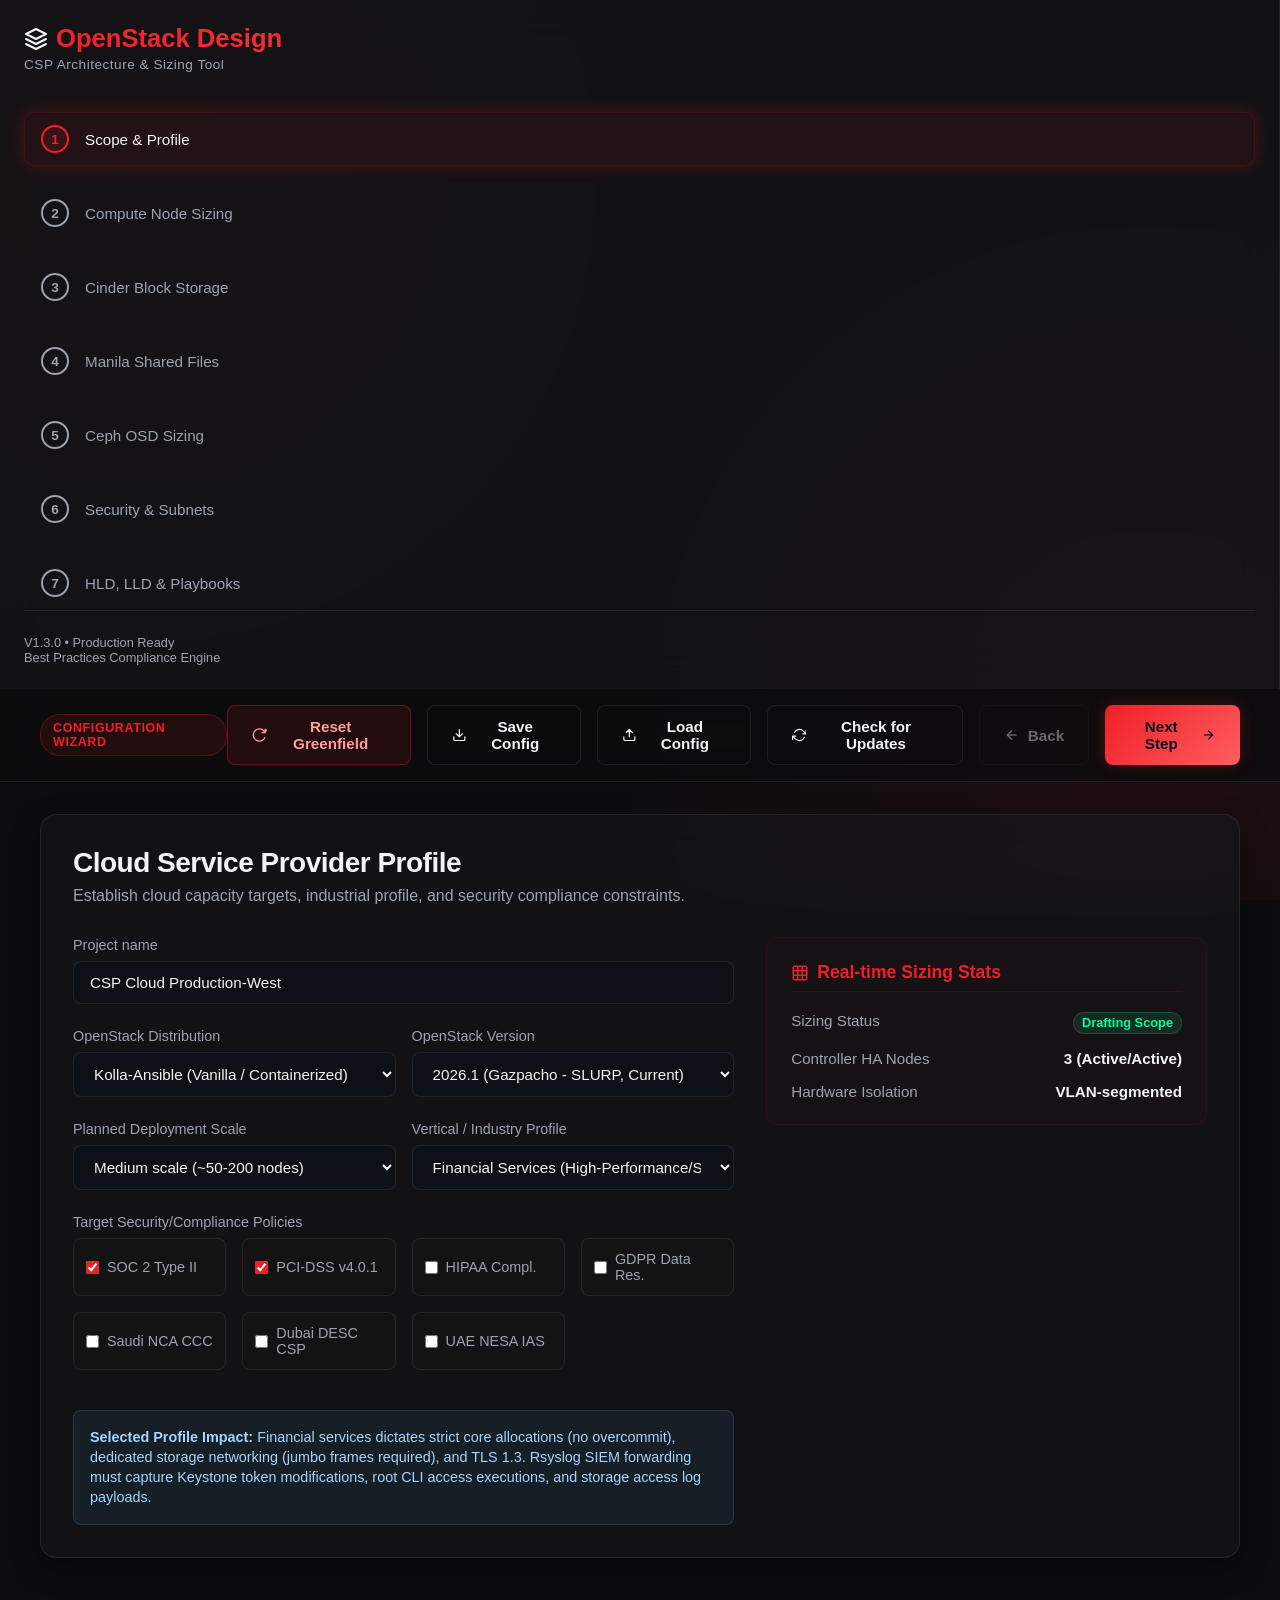
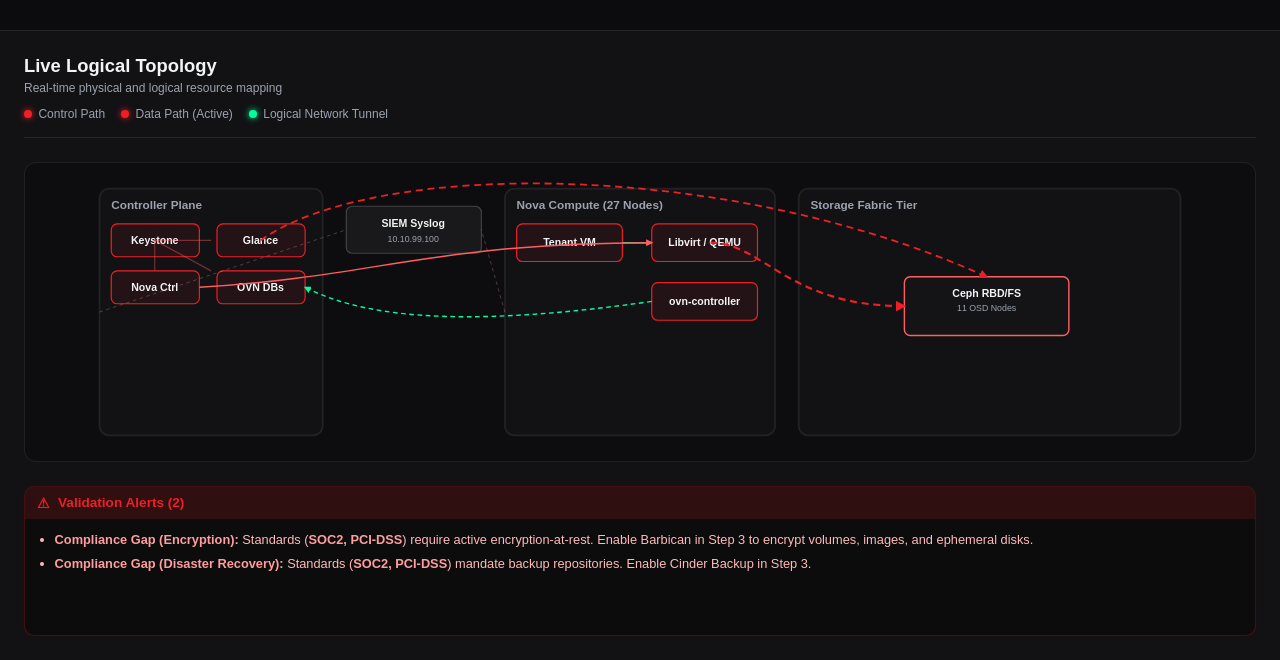
==== openstack_design_tool_standalone.html @ ddc2d39b "Fix page overflowing horizontally when RHOSP/RHOSO is selected .form-group is a child of a CSS grid " ====
<!DOCTYPE html>
<html lang="en">
<head>
  <meta charset="UTF-8">
  <meta name="viewport" content="width=device-width, initial-scale=1.0">
  <title>OpenStack Architecture & Sizing Tool | CSP Edition</title>
  <style>
/*
   OpenStack Architecture & Sizing Tool
   Ultra-Premium Glassmorphic Dark UI Stylesheet

   Intentionally no @import/remote font fetch: this stylesheet ships in an
   air-gapped/dark-site standalone HTML build, so 'Outfit'/'Source Code Pro'
   are first-preference only and fall back to system sans-serif/monospace
   fonts (no network call is made either way).
*/

:root {
  --bg-color: #0c0c0e;
  --glass-bg: rgba(22, 22, 25, 0.7);
  --glass-bg-hover: rgba(35, 35, 39, 0.85);
  --glass-border: rgba(255, 255, 255, 0.08);
  --glass-border-focus: rgba(240, 31, 38, 0.45);
  
  /* Accent Colors */
  --openstack-red: #f01f26;
  --accent-cyan: #f01f26;
  --accent-blue: #ff5e62;
  --accent-purple: #960f12;
  --accent-green: #00fe9c;
  --accent-yellow: #ffe066;
  --accent-red: #ff5e62;
  
  /* Text Colors */
  --text-main: #f3f4f6;
  --text-muted: #9ca3af;
  --text-cyan: #ffe3e3;
  
  --font-main: 'Outfit', sans-serif;
  --font-mono: 'Source Code Pro', monospace;
  
  --shadow-glow-cyan: 0 0 15px rgba(240, 31, 38, 0.25);
  --shadow-glow-blue: 0 0 15px rgba(255, 94, 98, 0.25);
  --shadow-glow-purple: 0 0 20px rgba(150, 15, 18, 0.3);
}

* {
  box-sizing: border-box;
  margin: 0;
  padding: 0;
}

body {
  font-family: var(--font-main);
  background-color: var(--bg-color);
  color: var(--text-main);
  min-height: 100vh;
  overflow-x: hidden;
  background-image: 
    radial-gradient(circle at 10% 20%, rgba(150, 15, 18, 0.08) 0%, transparent 40%),
    radial-gradient(circle at 90% 80%, rgba(240, 31, 38, 0.08) 0%, transparent 40%);
  background-attachment: fixed;
}

/* Scrollbar Customization */
::-webkit-scrollbar {
  width: 8px;
  height: 8px;
}
::-webkit-scrollbar-track {
  background: var(--bg-color);
}
::-webkit-scrollbar-thumb {
  background: var(--glass-border);
  border-radius: 4px;
}
::-webkit-scrollbar-thumb:hover {
  background: var(--accent-blue);
}

/* App Container Layout */
.app-container {
  display: flex;
  min-height: 100vh;
}

/* Sidebar Stepper Styling */
.sidebar {
  width: 320px;
  background: var(--glass-bg);
  border-right: 1px solid var(--glass-border);
  backdrop-filter: blur(20px);
  -webkit-backdrop-filter: blur(20px);
  padding: 2.5rem 1.5rem;
  display: flex;
  flex-direction: column;
  justify-content: space-between;
  position: sticky;
  top: 0;
  height: 100vh;
}

.brand {
  margin-bottom: 2.5rem;
}

.brand h1 {
  font-size: 1.6rem;
  font-weight: 700;
  background: linear-gradient(135deg, var(--accent-cyan), var(--accent-blue));
  -webkit-background-clip: text;
  -webkit-text-fill-color: transparent;
  display: flex;
  align-items: center;
  gap: 0.5rem;
}

.brand p {
  font-size: 0.85rem;
  color: var(--text-muted);
  margin-top: 0.25rem;
  letter-spacing: 0.5px;
}

.stepper {
  list-style: none;
  display: flex;
  flex-direction: column;
  gap: 1.25rem;
  flex-grow: 1;
}

.step-item {
  display: flex;
  align-items: center;
  gap: 1rem;
  padding: 0.75rem 1rem;
  border-radius: 10px;
  cursor: pointer;
  transition: all 0.3s ease;
  border: 1px solid transparent;
}

.step-item:hover {
  background: rgba(255, 255, 255, 0.03);
}

.step-item.active {
  background: rgba(240, 31, 38, 0.06);
  border: 1px solid rgba(240, 31, 38, 0.15);
  box-shadow: var(--shadow-glow-cyan);
}

.step-item.completed .step-number {
  background: var(--accent-green);
  color: #0b0f19;
  border-color: var(--accent-green);
}

.step-number {
  width: 28px;
  height: 28px;
  border-radius: 50%;
  border: 2px solid var(--text-muted);
  display: flex;
  align-items: center;
  justify-content: center;
  font-size: 0.85rem;
  font-weight: 600;
  transition: all 0.3s ease;
  color: var(--text-muted);
  flex-shrink: 0;
}

.step-item.active .step-number {
  border-color: var(--accent-cyan);
  color: var(--accent-cyan);
  background: rgba(240, 31, 38, 0.1);
}

.step-label {
  font-size: 0.95rem;
  font-weight: 500;
  color: var(--text-muted);
  transition: all 0.3s ease;
}

.step-item.active .step-label {
  color: var(--text-main);
}

.sidebar-footer {
  font-size: 0.8rem;
  color: var(--text-muted);
  border-top: 1px solid var(--glass-border);
  padding-top: 1.5rem;
}

/* Main Content Area */
.main-content {
  flex-grow: 1;
  padding: 2.5rem;
  overflow-y: auto;
  display: flex;
  flex-direction: column;
}

/* Card Styling */
.card {
  background: var(--glass-bg);
  border: 1px solid var(--glass-border);
  border-radius: 16px;
  padding: 2rem;
  backdrop-filter: blur(15px);
  -webkit-backdrop-filter: blur(15px);
  box-shadow: 0 10px 30px rgba(0, 0, 0, 0.3);
  margin-bottom: 2rem;
  transition: border 0.3s ease;
}

.card:hover {
  border-color: rgba(255, 255, 255, 0.12);
}

.step-panel {
  display: none;
}

.step-panel.active {
  display: block;
  animation: fadeIn 0.4s ease-out;
}

@keyframes fadeIn {
  from { opacity: 0; transform: translateY(10px); }
  to { opacity: 1; transform: translateY(0); }
}

/* Step Headers */
.step-header {
  margin-bottom: 2rem;
}

.step-header h2 {
  font-size: 1.75rem;
  font-weight: 600;
  margin-bottom: 0.5rem;
  color: var(--text-main);
  letter-spacing: -0.5px;
}

.step-header p {
  color: var(--text-muted);
  font-size: 1rem;
}

/* Split Form/Result Layout */
.form-grid {
  display: grid;
  grid-template-columns: 1.2fr 0.8fr;
  gap: 2rem;
}

@media (max-width: 1100px) {
  .form-grid {
    grid-template-columns: 1fr;
  }
}

.form-section {
  display: flex;
  flex-direction: column;
  gap: 1.5rem;
}

/* Form Controls */
.form-group {
  display: flex;
  flex-direction: column;
  gap: 0.5rem;
  /* Grid/flex items default to min-width:auto, which lets a <select>'s longest
     option text force this wider than its track and overflow the page. */
  min-width: 0;
}

.form-group-row {
  display: grid;
  grid-template-columns: 1fr 1fr;
  gap: 1rem;
}

label {
  font-size: 0.9rem;
  font-weight: 500;
  color: var(--text-muted);
  display: flex;
  align-items: center;
  gap: 0.5rem;
}

.label-info {
  cursor: help;
  color: var(--accent-cyan);
  font-size: 0.85rem;
}

input[type="text"],
input[type="number"],
select {
  background: rgba(10, 15, 26, 0.6);
  border: 1px solid var(--glass-border);
  border-radius: 8px;
  padding: 0.75rem 1rem;
  color: var(--text-main);
  font-family: var(--font-main);
  font-size: 0.95rem;
  outline: none;
  transition: all 0.3s ease;
  width: 100%;
  min-width: 0;
  max-width: 100%;
}

input[type="text"]:focus,
input[type="number"]:focus,
select:focus {
  border-color: var(--accent-cyan);
  box-shadow: 0 0 10px rgba(240, 31, 38, 0.15);
}

/* Checkbox Blocks */
.checkbox-grid {
  display: grid;
  grid-template-columns: repeat(auto-fill, minmax(130px, 1fr));
  gap: 1rem;
}

.checkbox-tile {
  background: rgba(20, 20, 22, 0.4);
  border: 1px solid var(--glass-border);
  border-radius: 8px;
  padding: 0.75rem;
  display: flex;
  align-items: center;
  gap: 0.5rem;
  cursor: pointer;
  transition: all 0.3s ease;
}

.checkbox-tile:hover {
  background: rgba(255, 255, 255, 0.03);
}

.checkbox-tile input {
  accent-color: var(--accent-cyan);
}

/* Sizing Stats Panel (Sticky/Summary) */
.sizing-summary {
  background: rgba(240, 31, 38, 0.02);
  border: 1px solid rgba(240, 31, 38, 0.08);
  border-radius: 12px;
  padding: 1.5rem;
  align-self: start;
  position: sticky;
  top: 2.5rem;
}

.summary-title {
  font-size: 1.1rem;
  font-weight: 600;
  margin-bottom: 1.25rem;
  color: var(--accent-cyan);
  border-bottom: 1px solid rgba(240, 31, 38, 0.1);
  padding-bottom: 0.5rem;
  display: flex;
  align-items: center;
  gap: 0.5rem;
}

.summary-list {
  display: flex;
  flex-direction: column;
  gap: 1rem;
}

.summary-item {
  display: flex;
  justify-content: space-between;
  font-size: 0.95rem;
}

.summary-item .label {
  color: var(--text-muted);
}

.summary-item .value {
  font-weight: 600;
}

.summary-badge {
  background: rgba(0, 254, 156, 0.1);
  color: var(--accent-green);
  border: 1px solid rgba(0, 254, 156, 0.2);
  padding: 0.15rem 0.5rem;
  border-radius: 20px;
  font-size: 0.8rem;
  font-weight: 500;
}

/* Warnings and Alerts */
.ui-warning {
  background: rgba(255, 94, 98, 0.08);
  border: 1px solid rgba(255, 94, 98, 0.2);
  color: #ff9fa2;
  padding: 0.75rem 1rem;
  border-radius: 8px;
  font-size: 0.85rem;
  display: flex;
  align-items: center;
  gap: 0.5rem;
  margin-top: 1rem;
}

.ui-info-block {
  background: rgba(79, 172, 254, 0.08);
  border: 1px solid rgba(79, 172, 254, 0.2);
  color: #a5d5ff;
  padding: 1rem;
  border-radius: 8px;
  font-size: 0.9rem;
  margin-top: 1rem;
  line-height: 1.4;
}

/* Navigation Buttons */
/* Navigation Header */
.wizard-nav-header {
  position: sticky;
  top: -2.5rem;
  margin-top: -2.5rem;
  margin-left: -2.5rem;
  margin-right: -2.5rem;
  margin-bottom: 2rem;
  padding: 1rem 2.5rem;
  background: rgba(12, 12, 14, 0.85);
  backdrop-filter: blur(20px);
  -webkit-backdrop-filter: blur(20px);
  border-bottom: 1px solid var(--glass-border);
  display: flex;
  justify-content: space-between;
  align-items: center;
  z-index: 100;
}

.wizard-nav-title {
  display: flex;
  align-items: center;
}

.nav-badge {
  background: rgba(240, 31, 38, 0.1);
  border: 1px solid rgba(240, 31, 38, 0.25);
  color: var(--openstack-red);
  padding: 0.35rem 0.75rem;
  border-radius: 20px;
  font-size: 0.78rem;
  font-weight: 600;
  letter-spacing: 0.05em;
  text-transform: uppercase;
}

.wizard-nav-buttons {
  display: flex;
  gap: 1rem;
}

.btn {
  font-family: var(--font-main);
  font-size: 0.95rem;
  font-weight: 600;
  padding: 0.75rem 1.5rem;
  border-radius: 8px;
  cursor: pointer;
  transition: all 0.3s ease;
  outline: none;
  display: flex;
  align-items: center;
  gap: 0.5rem;
}

.btn-secondary {
  background: transparent;
  border: 1px solid var(--glass-border);
  color: var(--text-main);
}

.btn-secondary:hover {
  background: rgba(255, 255, 255, 0.03);
  border-color: rgba(255, 255, 255, 0.2);
}

.btn-reset {
  background: rgba(240, 31, 38, 0.1);
  border: 1px solid rgba(240, 31, 38, 0.35);
  color: #ff9e9e;
}

.btn-reset:hover {
  background: rgba(240, 31, 38, 0.22);
  border-color: rgba(240, 31, 38, 0.5);
  color: #ffc2c2;
  transform: translateY(-2px);
}

.btn-primary {
  background: linear-gradient(135deg, var(--accent-cyan), var(--accent-blue));
  border: none;
  color: #0b0f19;
  box-shadow: var(--shadow-glow-cyan);
}

.btn-primary:hover {
  transform: translateY(-2px);
  box-shadow: 0 0 25px rgba(240, 31, 38, 0.4);
}

.btn:disabled {
  opacity: 0.4;
  cursor: not-allowed;
  transform: none !important;
  box-shadow: none !important;
}

/* Multi-Backend Selector Cards */
.backend-selector {
  display: grid;
  grid-template-columns: repeat(auto-fit, minmax(200px, 1fr));
  gap: 1rem;
}

.backend-card {
  background: rgba(20, 20, 22, 0.4);
  border: 1px solid var(--glass-border);
  border-radius: 12px;
  padding: 1.25rem;
  cursor: pointer;
  transition: all 0.3s ease;
  display: flex;
  flex-direction: column;
  gap: 0.5rem;
}

.backend-card:hover {
  border-color: var(--accent-blue);
  background: rgba(45, 45, 50, 0.4);
}

.backend-card.selected {
  border-color: var(--accent-cyan);
  background: rgba(240, 31, 38, 0.05);
  box-shadow: 0 0 12px rgba(240, 31, 38, 0.15);
}

.backend-title {
  font-weight: 600;
  font-size: 1rem;
  display: flex;
  align-items: center;
  justify-content: space-between;
}

.backend-dot {
  width: 8px;
  height: 8px;
  border-radius: 50%;
  background: var(--text-muted);
}

.backend-card.selected .backend-dot {
  background: var(--accent-cyan);
  box-shadow: 0 0 8px var(--accent-cyan);
}

.backend-desc {
  font-size: 0.85rem;
  color: var(--text-muted);
  line-height: 1.3;
}

.backend-specifics {
  margin-top: 1.5rem;
  animation: fadeIn 0.3s ease-out;
}

/* Dynamic Diagram CSS */
.diagram-container {
  background: rgba(5, 8, 16, 0.8);
  border: 1px solid var(--glass-border);
  border-radius: 12px;
  padding: 1.5rem;
  margin-top: 1.5rem;
  display: flex;
  flex-direction: column;
  align-items: center;
  gap: 1rem;
}

.diagram-title {
  font-size: 0.9rem;
  font-weight: 600;
  color: var(--text-cyan);
  align-self: flex-start;
  display: flex;
  align-items: center;
  gap: 0.5rem;
}

.flow-diagram {
  width: 100%;
  max-width: 650px;
  display: grid;
  grid-template-columns: repeat(3, 1fr);
  gap: 2rem;
  position: relative;
  padding: 1.5rem 0;
}

.flow-node {
  background: var(--glass-bg);
  border: 1px solid var(--glass-border);
  border-radius: 10px;
  padding: 1rem;
  display: flex;
  flex-direction: column;
  align-items: center;
  text-align: center;
  gap: 0.5rem;
  z-index: 2;
  transition: all 0.3s ease;
}

.flow-node.active {
  border-color: var(--accent-cyan);
  box-shadow: var(--shadow-glow-cyan);
}

.flow-node-title {
  font-size: 0.85rem;
  font-weight: 600;
}

.flow-node-detail {
  font-size: 0.75rem;
  color: var(--text-muted);
}

/* Lines drawn between nodes using SVG overlays */
.flow-connections {
  position: absolute;
  top: 0;
  left: 0;
  width: 100%;
  height: 100%;
  pointer-events: none;
  z-index: 1;
}

.flow-path {
  fill: none;
  stroke: var(--glass-border);
  stroke-width: 2;
  stroke-dasharray: 5, 5;
  transition: stroke 0.3s, stroke-width 0.3s;
}

.flow-node.active ~ .flow-connections .flow-path.active {
  stroke: var(--accent-cyan);
  stroke-width: 3;
  stroke-dasharray: none;
  animation: flowMove 1.5s linear infinite;
}

@keyframes flowMove {
  from { stroke-dashoffset: 10; }
  to { stroke-dashoffset: 0; }
}

/* Results Viewer Component */
.results-layout {
  display: grid;
  grid-template-columns: 260px 1fr;
  gap: 2rem;
  min-height: 500px;
}

@media (max-width: 900px) {
  .results-layout {
    grid-template-columns: 1fr;
  }
}

.results-tabs {
  display: flex;
  flex-direction: column;
  gap: 0.5rem;
}

.tab-btn {
  background: transparent;
  border: 1px solid transparent;
  color: var(--text-muted);
  text-align: left;
  padding: 0.85rem 1rem;
  border-radius: 8px;
  cursor: pointer;
  font-family: var(--font-main);
  font-size: 0.95rem;
  transition: all 0.3s ease;
  display: flex;
  align-items: center;
  gap: 0.75rem;
}

.tab-btn:hover {
  background: rgba(255, 255, 255, 0.03);
  color: var(--text-main);
}

.tab-btn.active {
  background: rgba(79, 172, 254, 0.08);
  border-color: rgba(79, 172, 254, 0.15);
  color: var(--accent-blue);
  font-weight: 500;
  box-shadow: var(--shadow-glow-blue);
}

.results-display {
  background: rgba(5, 8, 16, 0.6);
  border: 1px solid var(--glass-border);
  border-radius: 12px;
  position: relative;
  min-height: 400px;
  display: flex;
  flex-direction: column;
}

.display-header {
  border-bottom: 1px solid var(--glass-border);
  padding: 0.75rem 1.25rem;
  display: flex;
  justify-content: space-between;
  align-items: center;
  background: rgba(0, 0, 0, 0.2);
  border-top-left-radius: 12px;
  border-top-right-radius: 12px;
}

.display-title {
  font-size: 0.85rem;
  font-family: var(--font-mono);
  color: var(--accent-cyan);
}

.action-bar {
  display: flex;
  gap: 0.5rem;
}

.btn-icon {
  background: rgba(255, 255, 255, 0.05);
  border: 1px solid var(--glass-border);
  color: var(--text-muted);
  padding: 0.4rem 0.75rem;
  border-radius: 6px;
  cursor: pointer;
  font-size: 0.8rem;
  transition: all 0.2s ease;
  font-family: var(--font-main);
  display: flex;
  align-items: center;
  gap: 0.35rem;
}

.btn-icon:hover {
  background: rgba(255, 255, 255, 0.1);
  color: var(--text-main);
  border-color: rgba(255, 255, 255, 0.2);
}

.display-body {
  padding: 1.5rem;
  overflow-y: auto;
  flex-grow: 1;
}

.markdown-rendered {
  line-height: 1.6;
  font-size: 0.95rem;
}

.markdown-rendered h1,
.markdown-rendered h2,
.markdown-rendered h3 {
  margin-top: 1.5rem;
  margin-bottom: 0.75rem;
  color: var(--text-main);
  font-weight: 600;
}

.markdown-rendered h1 {
  font-size: 1.5rem;
  border-bottom: 1px solid var(--glass-border);
  padding-bottom: 0.4rem;
  color: var(--accent-cyan);
}

.markdown-rendered h2 {
  font-size: 1.25rem;
  border-bottom: 1px solid rgba(255,255,255,0.05);
  padding-bottom: 0.25rem;
}

.markdown-rendered h3 {
  font-size: 1.1rem;
}

.markdown-rendered p {
  margin-bottom: 1rem;
  color: #d1d5db;
}

.markdown-rendered ul,
.markdown-rendered ol {
  margin-bottom: 1rem;
  padding-left: 1.5rem;
}

.markdown-rendered li {
  margin-bottom: 0.35rem;
  color: #d1d5db;
}

.markdown-rendered code {
  font-family: var(--font-mono);
  background: rgba(255, 255, 255, 0.08);
  padding: 0.15rem 0.35rem;
  border-radius: 4px;
  font-size: 0.9rem;
  color: #ff9fa2;
}

.markdown-rendered pre {
  background: #060911;
  border: 1px solid var(--glass-border);
  border-radius: 8px;
  padding: 1.25rem;
  overflow-x: auto;
  margin-bottom: 1.25rem;
}

.markdown-rendered pre code {
  background: transparent;
  padding: 0;
  color: #e5e7eb;
  font-size: 0.85rem;
}

.markdown-rendered table {
  width: 100%;
  border-collapse: collapse;
  margin-bottom: 1.5rem;
  font-size: 0.9rem;
}

.markdown-rendered th,
.markdown-rendered td {
  border: 1px solid var(--glass-border);
  padding: 0.6rem 0.85rem;
  text-align: left;
}

.markdown-rendered th {
  background: rgba(255, 255, 255, 0.04);
  font-weight: 600;
  color: var(--text-cyan);
}

.markdown-rendered tr:nth-child(even) {
  background: rgba(255, 255, 255, 0.01);
}

/* Config Code Highlight styles */
.config-code {
  font-family: var(--font-mono);
  font-size: 0.85rem;
  white-space: pre;
  color: #e5e7eb;
  line-height: 1.5;
}

/* Notifications toast */
.toast {
  position: fixed;
  bottom: 2rem;
  right: 2rem;
  background: rgba(13, 20, 35, 0.9);
  border: 1px solid var(--accent-cyan);
  box-shadow: var(--shadow-glow-cyan);
  padding: 1rem 1.5rem;
  border-radius: 8px;
  z-index: 999;
  display: flex;
  align-items: center;
  gap: 0.75rem;
  animation: slideUp 0.3s ease-out;
}

@keyframes slideUp {
  from { transform: translateY(50px); opacity: 0; }
  to { transform: translateY(0); opacity: 1; }
}

.toast-message {
  font-size: 0.9rem;
  font-weight: 500;
}

.toast-icon {
  color: var(--accent-cyan);
}

/* Version & Compliance Reference / Update Check Modal */
.update-modal-overlay {
  position: fixed;
  inset: 0;
  background: rgba(0, 0, 0, 0.6);
  backdrop-filter: blur(4px);
  z-index: 1000;
  display: flex;
  align-items: center;
  justify-content: center;
  padding: 1.5rem;
}

.update-modal {
  background: var(--glass-bg);
  border: 1px solid var(--glass-border);
  border-radius: 12px;
  box-shadow: 0 20px 60px rgba(0, 0, 0, 0.5);
  width: 100%;
  max-width: 640px;
  max-height: 85vh;
  display: flex;
  flex-direction: column;
  overflow: hidden;
}

.update-modal-header {
  display: flex;
  align-items: center;
  justify-content: space-between;
  padding: 1.25rem 1.5rem;
  border-bottom: 1px solid var(--glass-border);
}

.update-modal-header h3 {
  font-size: 1.1rem;
  font-weight: 600;
}

.update-modal-close {
  background: none;
  border: none;
  color: var(--text-muted);
  font-size: 1.5rem;
  line-height: 1;
  cursor: pointer;
  padding: 0.25rem 0.5rem;
}
.update-modal-close:hover {
  color: var(--text-main);
}

.update-modal-body {
  padding: 1.25rem 1.5rem;
  overflow-y: auto;
  font-size: 0.88rem;
  line-height: 1.5;
}

.update-modal-body h4 {
  font-size: 0.95rem;
  margin: 1rem 0 0.4rem;
  color: var(--text-main);
}
.update-modal-body h4:first-child {
  margin-top: 0;
}

.update-modal-body table {
  width: 100%;
  border-collapse: collapse;
  margin-bottom: 0.75rem;
  font-size: 0.85rem;
}
.update-modal-body th, .update-modal-body td {
  text-align: left;
  padding: 0.3rem 0.5rem;
  border-bottom: 1px solid var(--glass-border);
}
.update-modal-body td.status-current { color: var(--accent-green); }
.update-modal-body td.status-eol, .update-modal-body td.status-eol-soon { color: var(--accent-yellow); }

.update-modal-footer {
  display: flex;
  align-items: center;
  justify-content: space-between;
  gap: 1rem;
  padding: 1rem 1.5rem;
  border-top: 1px solid var(--glass-border);
}

.update-modal-status {
  font-size: 0.8rem;
  color: var(--text-muted);
}

/* Tooltip styles */
.tooltip-container {
  position: relative;
  display: inline-flex;
  align-items: center;
  margin-left: 6px;
}

.tooltip-icon {
  cursor: help;
  color: var(--openstack-coral);
  width: 14px;
  height: 14px;
  border-radius: 50%;
  border: 1px solid var(--openstack-coral);
  display: inline-flex;
  align-items: center;
  justify-content: center;
  font-size: 9px;
  font-family: monospace;
  font-weight: bold;
  opacity: 0.6;
  transition: all 0.2s ease;
}

.tooltip-icon:hover {
  opacity: 1;
  background-color: rgba(240, 31, 38, 0.15);
  border-color: var(--openstack-red);
  color: var(--openstack-red);
}

.tooltip-text {
  visibility: hidden;
  position: absolute;
  bottom: 130%;
  left: 50%;
  transform: translateX(-50%);
  background-color: rgba(12, 12, 14, 0.98);
  border: 1px solid var(--glass-border);
  color: var(--text-main);
  text-align: left;
  padding: 8px 12px;
  border-radius: 6px;
  width: 260px;
  font-size: 0.78rem;
  line-height: 1.4;
  z-index: 1100;
  opacity: 0;
  transition: opacity 0.2s ease, visibility 0.2s ease;
  pointer-events: none;
  box-shadow: 0 8px 24px rgba(0, 0, 0, 0.6);
  backdrop-filter: blur(10px);
}

.tooltip-text strong {
  color: var(--openstack-red);
  display: block;
  margin-bottom: 4px;
  font-weight: 600;
}

.tooltip-container:hover .tooltip-text {
  visibility: visible;
  opacity: 1;
}

/* Offset positioning classes for border inputs */
.tooltip-container.left .tooltip-text {
  left: auto;
  right: 0;
  transform: none;
}
.tooltip-container.right .tooltip-text {
  left: 0;
  transform: none;
}

.ui-warning-block {
  background: rgba(240, 31, 38, 0.08);
  border: 1px solid rgba(240, 31, 38, 0.2);
  color: #ff9e9e;
  padding: 1rem;
  border-radius: 8px;
  font-size: 0.9rem;
  margin-top: 1rem;
  line-height: 1.4;
  display: flex;
  align-items: flex-start;
  gap: 0.8rem;
}

/* Right container layout */
.right-container {
  flex-grow: 1;
  display: flex;
  flex-direction: column;
  height: 100vh;
  overflow: hidden;
}

/* Main content adjusts to scrollable flex item */
.main-content {
  flex-grow: 1;
  padding: 2.5rem;
  overflow-y: auto;
}

/* Bottom docked live topology panel */
.topology-panel {
  height: 320px;
  width: 100%;
  background: var(--glass-bg);
  border-top: 1px solid var(--glass-border);
  border-left: none;
  backdrop-filter: blur(20px);
  -webkit-backdrop-filter: blur(20px);
  padding: 1.25rem 2rem;
  display: flex;
  flex-direction: row;
  align-items: center;
  justify-content: space-between;
  box-sizing: border-box;
  z-index: 10;
  gap: 2rem;
}

.topology-sidebar-col {
  width: 200px;
  flex-shrink: 0;
  display: flex;
  flex-direction: column;
  gap: 1.25rem;
  border-right: 1px solid var(--glass-border);
  padding-right: 1.5rem;
  justify-content: center;
}

.topology-header {
  width: 100%;
}

.topology-header h3 {
  font-size: 1.15rem;
  font-weight: 600;
  color: var(--text-main);
  margin: 0;
}

.topology-header p {
  font-size: 0.75rem;
  color: var(--text-muted);
  margin: 0.25rem 0 0 0;
}

.topology-diagram-wrapper {
  flex-grow: 1;
  display: flex;
  align-items: center;
  justify-content: center;
  height: 100%;
  min-height: auto;
  background: rgba(0, 0, 0, 0.25);
  border: 1px solid var(--glass-border);
  border-radius: 12px;
  padding: 0.5rem 1rem;
  box-sizing: border-box;
  overflow: hidden;
}

.topology-diagram-wrapper svg {
  width: 100%;
  height: 100%;
  max-height: 100%;
}

.topology-legend {
  width: 100%;
  display: flex;
  flex-direction: column;
  gap: 0.5rem;
  font-size: 0.75rem;
}

/* Warnings Panel */
.topology-warnings-panel {
  width: 320px;
  flex-shrink: 0;
  height: 100%;
  display: flex;
  flex-direction: column;
  background: rgba(0, 0, 0, 0.3);
  border: 1px solid var(--glass-border);
  border-radius: 10px;
  overflow: hidden;
  transition: all 0.3s ease;
}

.topology-warnings-panel.compliant {
  border-color: rgba(0, 254, 156, 0.2);
  box-shadow: 0 0 10px rgba(0, 254, 156, 0.05);
}

.topology-warnings-panel.has-warnings {
  border-color: rgba(240, 31, 38, 0.25);
  box-shadow: 0 0 10px rgba(240, 31, 38, 0.05);
}

.warnings-header {
  padding: 0.5rem 0.75rem;
  display: flex;
  align-items: center;
  gap: 0.5rem;
  font-weight: 600;
  font-size: 0.85rem;
}

.topology-warnings-panel.compliant .warnings-header {
  background: rgba(0, 254, 156, 0.15);
  color: var(--accent-green);
}

.topology-warnings-panel.has-warnings .warnings-header {
  background: rgba(240, 31, 38, 0.15);
  color: var(--openstack-red);
}

.warnings-content {
  flex-grow: 1;
  padding: 0.75rem;
  overflow-y: auto;
  font-size: 0.8rem;
}

.warnings-content ul {
  margin: 0;
  padding-left: 1.1rem;
  line-height: 1.4;
}

.warnings-content li {
  margin-bottom: 0.4rem;
  color: #ffbaba;
}

.warnings-content li strong {
  color: #ff9e9e;
}

.warnings-content li.compliant-msg {
  color: #a7f3d0;
  list-style-type: none;
  padding-left: 0;
  margin-left: -1.1rem;
}

.legend-item {
  display: flex;
  align-items: center;
  gap: 0.4rem;
  color: var(--text-muted);
}

.legend-dot {
  width: 8px;
  height: 8px;
  border-radius: 50%;
}

.legend-dot.ctrl {
  background: var(--accent-cyan);
  box-shadow: 0 0 6px var(--accent-cyan);
}

.legend-dot.data {
  background: var(--openstack-red);
  box-shadow: 0 0 6px var(--openstack-red);
}

.legend-dot.tunnel {
  background: var(--accent-green);
  box-shadow: 0 0 6px var(--accent-green);
}

/* Animations for connection flows */
@keyframes dash {
  to {
    stroke-dashoffset: -20;
  }
}

.flow-path-animated {
  stroke-dasharray: 6, 4;
  animation: dash 1.2s linear infinite;
}

/* Responsive collapse of topology panel */
@media (max-width: 1300px) {
  .app-container {
    flex-direction: column;
  }
  .sidebar {
    width: 100%;
    height: auto;
    position: relative;
    padding: 1.5rem;
  }
  .right-container {
    height: auto;
    overflow: visible;
  }
  .main-content {
    overflow-y: visible;
  }
  .wizard-nav-header {
    top: 0;
    margin-top: -2.5rem;
    margin-left: -2.5rem;
    margin-right: -2.5rem;
  }
  .topology-panel {
    flex-direction: column;
    height: auto;
    padding: 1.5rem;
    gap: 1.5rem;
  }
  .topology-sidebar-col {
    width: 100%;
    border-right: none;
    border-bottom: 1px solid var(--glass-border);
    padding-right: 0;
    padding-bottom: 1rem;
    gap: 0.75rem;
  }
  .topology-header {
    width: 100%;
  }
  .topology-diagram-wrapper {
    width: 100%;
    height: 300px;
  }
  .topology-legend {
    width: 100%;
    flex-direction: row;
    flex-wrap: wrap;
    gap: 1rem;
  }
  .topology-warnings-panel {
    width: 100%;
    height: auto;
    min-height: 150px;
  }
}

</style>
</head>
<body>
  <div class="app-container">
    <!-- Sidebar Stepper -->
    <aside class="sidebar">
      <div class="brand">
        <h1>
          <svg width="24" height="24" viewBox="0 0 24 24" fill="none" stroke="currentColor" stroke-width="2" stroke-linecap="round" stroke-linejoin="round"><path d="M12 2L2 7l10 5 10-5-10-5zM2 17l10 5 10-5M2 12l10 5 10-5"/></svg>
          OpenStack Design
        </h1>
        <p>CSP Architecture & Sizing Tool</p>
      </div>

      <ul class="stepper" id="stepper">
        <li class="step-item active" data-step="1">
          <span class="step-number">1</span>
          <span class="step-label">Scope & Profile</span>
        </li>
        <li class="step-item" data-step="2">
          <span class="step-number">2</span>
          <span class="step-label">Compute Node Sizing</span>
        </li>
        <li class="step-item" data-step="3">
          <span class="step-number">3</span>
          <span class="step-label">Cinder Block Storage</span>
        </li>
        <li class="step-item" data-step="4">
          <span class="step-number">4</span>
          <span class="step-label">Manila Shared Files</span>
        </li>
        <li class="step-item" data-step="5">
          <span class="step-number">5</span>
          <span class="step-label">Ceph OSD Sizing</span>
        </li>
        <li class="step-item" data-step="6">
          <span class="step-number">6</span>
          <span class="step-label">Security & Subnets</span>
        </li>
        <li class="step-item" data-step="7">
          <span class="step-number">7</span>
          <span class="step-label">HLD, LLD & Playbooks</span>
        </li>
      </ul>

      <div class="sidebar-footer">
        <p>V1.3.0 • Production Ready</p>
        <p>Best Practices Compliance Engine</p>
      </div>
    </aside>

    <!-- Right-hand flex container for main and bottom topology -->
    <div class="right-container">
      <!-- Main Content Panel -->
      <main class="main-content">
        <!-- Sticky Wizard Navigation Header -->
        <header class="wizard-nav-header">
          <div class="wizard-nav-title">
            <span class="nav-badge">Configuration Wizard</span>
          </div>
          <div class="wizard-nav-buttons">
            <button class="btn btn-reset" id="btn-reset" title="Reset all configuration inputs to default greenfield parameters">
              <svg width="16" height="16" viewBox="0 0 24 24" fill="none" stroke="currentColor" stroke-width="2"><path d="M21.5 2v6h-6M21.34 15.57a10 10 0 1 1-.57-8.38l5.67-5.67"/></svg>
              Reset Greenfield
            </button>
            <button class="btn btn-secondary" id="btn-save" title="Export current configuration to JSON file">
              <svg width="16" height="16" viewBox="0 0 24 24" fill="none" stroke="currentColor" stroke-width="2" stroke-linecap="round" stroke-linejoin="round"><path d="M21 15v4a2 2 0 0 1-2 2H5a2 2 0 0 1-2-2v-4M7 10l5 5 5-5M12 15V3"/></svg>
              Save Config
            </button>
            <button class="btn btn-secondary" id="btn-load" title="Import configuration from a JSON file">
              <svg width="16" height="16" viewBox="0 0 24 24" fill="none" stroke="currentColor" stroke-width="2" stroke-linecap="round" stroke-linejoin="round"><path d="M21 15v4a2 2 0 0 1-2 2H5a2 2 0 0 1-2-2v-4M17 8l-5-5-5 5M12 3v12"/></svg>
              Load Config
            </button>
            <input type="file" id="load-config-input" accept=".json" style="display: none;">
            <button class="btn btn-secondary" id="btn-check-updates" title="View bundled version/compliance reference data and check online for updates">
              <svg width="16" height="16" viewBox="0 0 24 24" fill="none" stroke="currentColor" stroke-width="2"><path d="M23 4v6h-6"/><path d="M1 20v-6h6"/><path d="M3.51 9a9 9 0 0 1 14.85-3.36L23 10M1 14l4.64 4.36A9 9 0 0 0 20.49 15"/></svg>
              Check for Updates
            </button>
            <button class="btn btn-secondary" id="btn-prev" disabled>
              <svg width="16" height="16" viewBox="0 0 24 24" fill="none" stroke="currentColor" stroke-width="2"><line x1="19" y1="12" x2="5" y2="12"/><polyline points="12 19 5 12 12 5"/></svg>
              Back
            </button>
            <button class="btn btn-primary" id="btn-next">
              Next Step
              <svg width="16" height="16" viewBox="0 0 24 24" fill="none" stroke="currentColor" stroke-width="2"><line x1="5" y1="12" x2="19" y2="12"/><polyline points="12 5 19 12 12 19"/></svg>
            </button>
          </div>
        </header>

        <!-- STEP 1: PROJECT SCOPE & COMPLIANCE -->
      <section class="step-panel active" id="step-panel-1">
        <div class="card">
          <div class="step-header">
            <h2>Cloud Service Provider Profile</h2>
            <p>Establish cloud capacity targets, industrial profile, and security compliance constraints.</p>
          </div>
          <div class="form-grid">
            <div class="form-section">
              <div class="form-group">
                <label for="projectName">Project name</label>
                <input type="text" id="projectName" value="CSP Cloud Production-West" placeholder="e.g. NextGen Cloud Core">
              </div>

              <div class="form-group-row">
                <div class="form-group">
                  <label for="openstackDistro">OpenStack Distribution</label>
                  <select id="openstackDistro">
                    <option value="kolla" selected>Kolla-Ansible (Vanilla / Containerized)</option>
                    <option value="juju">Canonical Charmed OpenStack (Juju classic charms — see Sunbeam note in Deployment Guide)</option>
                    <option value="rhosp">Red Hat OpenStack Services on OpenShift (RHOSO / RHOSP)</option>
                  </select>
                </div>
                <div class="form-group">
                  <label for="openstackVersion">OpenStack Version</label>
                  <select id="openstackVersion">
                    <option value="2024.1" selected>2024.1 (Caracal)</option>
                    <option value="2023.2">2023.2 (Bobcat)</option>
                    <option value="zed">Zed</option>
                  </select>
                </div>
              </div>

              <div class="form-group-row">
                <div class="form-group">
                  <label for="cspScale">Planned Deployment Scale</label>
                  <select id="cspScale">
                    <option value="small">Small scale (~10-50 nodes)</option>
                    <option value="medium" selected>Medium scale (~50-200 nodes)</option>
                    <option value="large">Large/Enterprise scale (200-1000+ nodes)</option>
                  </select>
                </div>
                <div class="form-group">
                  <label for="industry">Vertical / Industry Profile</label>
                  <select id="industry">
                    <option value="general">General Purpose CSP</option>
                    <option value="financial" selected>Financial Services (High-Performance/Strict SLA)</option>
                    <option value="healthcare">Healthcare & Life Sciences (HIPAA Isolated)</option>
                    <option value="telecom">Telecom NFV (NESA High-Availability)</option>
                    <option value="sovereign">Sovereign Gov Cloud (NCA / DESC Compliant)</option>
                  </select>
                </div>
              </div>

              <div class="form-group">
                <label>Target Security/Compliance Policies</label>
                <div class="checkbox-grid">
                  <label class="checkbox-tile">
                    <input type="checkbox" name="compliance" value="soc2" checked>
                    <span>SOC 2 Type II</span>
                  </label>
                  <label class="checkbox-tile">
                    <input type="checkbox" name="compliance" value="pci-dss" checked>
                    <span>PCI-DSS v4.0.1</span>
                  </label>
                  <label class="checkbox-tile">
                    <input type="checkbox" name="compliance" value="hipaa">
                    <span>HIPAA Compl.</span>
                  </label>
                  <label class="checkbox-tile">
                    <input type="checkbox" name="compliance" value="gdpr">
                    <span>GDPR Data Res.</span>
                  </label>
                  <label class="checkbox-tile">
                    <input type="checkbox" name="compliance" value="nca_cscc">
                    <span>Saudi NCA CCC</span>
                  </label>
                  <label class="checkbox-tile">
                    <input type="checkbox" name="compliance" value="desc_csp">
                    <span>Dubai DESC CSP</span>
                  </label>
                  <label class="checkbox-tile">
                    <input type="checkbox" name="compliance" value="nesa_ias">
                    <span>UAE NESA IAS</span>
                  </label>
                </div>
              </div>

              <div class="ui-info-block" id="compliance-info">
                <strong>Selected Profile Impact:</strong> Financial services dictates strict core allocations (no overcommit), dedicated storage networking (jumbo frames required), and TLS 1.3. Rsyslog SIEM forwarding must capture Keystone token modifications, root CLI access executions, and storage access log payloads.
              </div>
            </div>

            <!-- Side summary widget -->
            <div class="sizing-summary" id="summary-step-1">
              <h3 class="summary-title">
                <svg width="18" height="18" viewBox="0 0 24 24" fill="none" stroke="currentColor" stroke-width="2"><rect x="3" y="3" width="18" height="18" rx="2" ry="2"/><line x1="9" y1="3" x2="9" y2="21"/><line x1="15" y1="3" x2="15" y2="21"/><line x1="3" y1="9" x2="21" y2="9"/><line x1="3" y1="15" x2="21" y2="15"/></svg>
                Real-time Sizing Stats
              </h3>
              <div class="summary-list">
                <div class="summary-item">
                  <span class="label">Sizing Status</span>
                  <span class="value summary-badge">Drafting Scope</span>
                </div>
                <div class="summary-item">
                  <span class="label">Controller HA Nodes</span>
                  <span class="value">3 (Active/Active)</span>
                </div>
                <div class="summary-item">
                  <span class="label">Hardware Isolation</span>
                  <span class="value">VLAN-segmented</span>
                </div>
              </div>
            </div>
          </div>
        </div>
      </section>

      <!-- STEP 2: COMPUTE & HYPERVISOR SIZING -->
      <section class="step-panel" id="step-panel-2">
        <div class="card">
          <div class="step-header">
            <h2>Compute & Hypervisor Sizing</h2>
            <p>Define virtual machine profiles, target scale, overcommit limits, and physical compute hardware.</p>
          </div>
          <div class="form-grid">
            <div class="form-section">
              <h3>Target Workload Specs</h3>
              <div class="form-group-row">
                <div class="form-group">
                  <label for="vmCount">
                    Total Active VMs
                    <span class="tooltip-container">
                      <span class="tooltip-icon">i</span>
                      <span class="tooltip-text">
                        <strong>Total Active VMs</strong>
                        Total number of virtual machines sizing targets.
                        <br><em>Impact:</em> Drives physical node counts, network interface limits, and OVN database scaling.
                      </span>
                    </span>
                  </label>
                  <input type="number" id="vmCount" value="400" min="10">
                </div>
                <div class="form-group">
                  <label for="vmVcpus">
                    vCPUs per VM (Avg)
                    <span class="tooltip-container">
                      <span class="tooltip-icon">i</span>
                      <span class="tooltip-text">
                        <strong>vCPUs per VM</strong>
                        Average virtual CPUs assigned to VMs.
                        <br><em>Impact:</em> Determines the total physical core footprint needed on compute hypervisors.
                      </span>
                    </span>
                  </label>
                  <input type="number" id="vmVcpus" value="4" min="1">
                </div>
              </div>

              <div class="form-group-row">
                <div class="form-group">
                  <label for="vmRam">
                    RAM per VM (GB, Avg)
                    <span class="tooltip-container">
                      <span class="tooltip-icon">i</span>
                      <span class="tooltip-text">
                        <strong>vRAM per VM</strong>
                        Average RAM allocated to virtual machines.
                        <br><em>Impact:</em> Determines total physical RAM demands (GB) on compute hypervisors.
                      </span>
                    </span>
                  </label>
                  <input type="number" id="vmRam" value="16" min="1">
                </div>
                <div class="form-group">
                  <label for="vmDisk">
                    Ephemeral Storage per VM (GB)
                    <span class="tooltip-container">
                      <span class="tooltip-icon">i</span>
                      <span class="tooltip-text">
                        <strong>Ephemeral Disk</strong>
                        Local disk allocation size per instance.
                        <br><em>Impact:</em> Configures local ephemeral disk sizing or Ceph RBD volume pool targets.
                      </span>
                    </span>
                  </label>
                  <input type="number" id="vmDisk" value="50" min="0">
                </div>
              </div>

              <h3>Overcommit Allocation Ratios</h3>
              <div class="form-group-row">
                <div class="form-group">
                  <label for="cpuOvercommit">
                    CPU Overcommit (vCPU:Physical Core)
                    <span class="tooltip-container">
                      <span class="tooltip-icon">i</span>
                      <span class="tooltip-text">
                        <strong>CPU Overcommit</strong>
                        Ratio of virtual cores mapped to a single physical core.
                        <br><em>Impact:</em> Writes <code>cpu_allocation_ratio</code> in <code>nova.conf</code>. Higher ratios increase host density but risk VM performance lag.
                      </span>
                    </span>
                  </label>
                  <input type="number" id="cpuOvercommit" value="3" min="1" max="16" step="0.5">
                </div>
                <div class="form-group">
                  <label for="ramOvercommit">
                    RAM Overcommit (vRAM:Physical RAM)
                    <span class="tooltip-container">
                      <span class="tooltip-icon">i</span>
                      <span class="tooltip-text">
                        <strong>RAM Overcommit</strong>
                        Ratio of virtual RAM mapped to physical RAM.
                        <br><em>Impact:</em> Writes <code>ram_allocation_ratio</code> in <code>nova.conf</code>. Enforced at 1.0 in production to prevent system swapping.
                      </span>
                    </span>
                  </label>
                  <input type="number" id="ramOvercommit" value="1" min="0.5" max="2" step="0.1">
                </div>
              </div>

              <h3>Physical Node Specification</h3>
              <div class="form-group-row">
                <div class="form-group">
                  <label for="nodeCores">Cores per Physical Node</label>
                  <input type="number" id="nodeCores" value="64" min="8">
                </div>
                <div class="form-group">
                  <label for="nodeRam">RAM per Physical Node (GB)</label>
                  <input type="number" id="nodeRam" value="256" min="16">
                </div>
              </div>

              <div class="form-group-row">
                <div class="form-group">
                  <label for="nodeDisk">Local Disk per Node (GB, if Ephemeral)</label>
                  <input type="number" id="nodeDisk" value="1000" min="0">
                </div>
                <div class="form-group">
                  <label for="haBuffer">N+X HA Compute Buffer</label>
                  <input type="number" id="haBuffer" value="2" min="1" max="10">
                </div>
              </div>

              <h3>Nova Compute Customization</h3>
              <div class="form-group-row" style="margin-bottom: 1.5rem;">
                <div class="form-group">
                  <label for="novaCpuMode">
                    Nova CPU Mode
                    <span class="tooltip-container">
                      <span class="tooltip-icon">i</span>
                      <span class="tooltip-text">
                        <strong>Nova CPU Mode</strong>
                        Specifies the instruction set and architecture features exposed to instances.
                        <br><em>Impact:</em> Configures <code>cpu_mode</code> in <code>nova.conf</code>. 'host-passthrough' maximizes hardware capabilities but requires homogeneous host CPUs for live migration.
                      </span>
                    </span>
                  </label>
                  <select id="novaCpuMode">
                    <option value="host-model" selected>Host Model (host-model)</option>
                    <option value="host-passthrough">Host Passthrough (host-passthrough)</option>
                    <option value="custom">Custom (Broadwell-noTSX)</option>
                  </select>
                </div>
                <div class="form-group">
                  <label class="checkbox-tile" style="padding: 0.8rem; flex-direction: row; align-items: center; gap: 0.8rem; justify-content: flex-start; cursor: pointer; height: 100%;">
                    <input type="checkbox" id="novaInstanceHa" style="margin: 0; width: auto;">
                    <span style="font-weight: 600;">
                      Enable Nova Instance HA
                      <span class="tooltip-container">
                        <span class="tooltip-icon">i</span>
                        <span class="tooltip-text">
                          <strong>Nova Instance HA</strong>
                          Orchestrates automatic evacuation and reboot of VMs when their hypervisor host experiences hardware failure.
                          <br><em>Impact:</em> Configures scheduler filters and <code>resume_guests_state_on_host_boot = true</code> in <code>nova.conf</code>.
                        </span>
                      </span>
                    </span>
                  </label>
                </div>
              </div>

              <h3>Kubernetes Overlay (K8s on OpenStack)</h3>
              <div class="form-group" style="margin-bottom: 1rem;">
                <label class="checkbox-tile" style="padding: 0.8rem; flex-direction: row; align-items: center; gap: 0.8rem; justify-content: flex-start; cursor: pointer;">
                  <input type="checkbox" id="enableK8s" style="margin: 0; width: auto;">
                  <span style="font-weight: 600;">Enable Kubernetes VM Sizing Overlay</span>
                </label>
              </div>
              <div id="k8s-opts-group" style="display:none; flex-direction:column; gap:1.2rem; border: 1px solid var(--glass-border); padding: 1.2rem; border-radius: 8px; background: rgba(255,255,255,0.02); margin-bottom: 1.5rem;">
                <div class="form-group-row">
                  <div class="form-group">
                    <label for="k8sMasterCount">Master VMs Count</label>
                    <input type="number" id="k8sMasterCount" value="3" min="1">
                  </div>
                  <div class="form-group">
                    <label for="k8sWorkerCount">Worker VMs Count</label>
                    <input type="number" id="k8sWorkerCount" value="10" min="1">
                  </div>
                </div>
                <div class="form-group-row">
                  <div class="form-group">
                    <label for="k8sMasterVcpus">Master VM vCPUs</label>
                    <input type="number" id="k8sMasterVcpus" value="4" min="1">
                  </div>
                  <div class="form-group">
                    <label for="k8sMasterRam">Master VM RAM (GB)</label>
                    <input type="number" id="k8sMasterRam" value="16" min="1">
                  </div>
                </div>
                <div class="form-group-row">
                  <div class="form-group">
                    <label for="k8sWorkerVcpus">Worker VM vCPUs</label>
                    <input type="number" id="k8sWorkerVcpus" value="8" min="1">
                  </div>
                  <div class="form-group">
                    <label for="k8sWorkerRam">Worker VM RAM (GB)</label>
                    <input type="number" id="k8sWorkerRam" value="32" min="1">
                  </div>
                </div>
                <div class="form-group-row">
                  <div class="form-group">
                    <label for="k8sWorkerDisk">Worker VM Disk (GB)</label>
                    <input type="number" id="k8sWorkerDisk" value="100" min="1">
                  </div>
                  <div class="form-group">
                    <label for="k8sCni">CNI Network Plugin</label>
                    <select id="k8sCni">
                      <option value="calico" selected>Calico (BGP / VXLAN)</option>
                      <option value="cilium">Cilium (eBPF Routing)</option>
                    </select>
                  </div>
                </div>
                <div class="form-group">
                  <label for="k8sCsi">Persistent Volume CSI Driver</label>
                  <select id="k8sCsi">
                    <option value="cinder" selected>OpenStack Cinder CSI</option>
                    <option value="ceph-rbd">Ceph-RBD Native CSI</option>
                  </select>
                </div>
                <div class="form-group" style="margin-top: 1rem;">
                  <label class="checkbox-tile" style="padding: 0.6rem; flex-direction: row; align-items: center; gap: 0.8rem; justify-content: flex-start; cursor: pointer; background: rgba(255,255,255,0.01);">
                    <input type="checkbox" id="enableVelero" style="margin: 0; width: auto;">
                    <span style="font-weight: 500; font-size: 0.9rem;">Enable Velero Backups to StorageGrid S3</span>
                  </label>
                </div>
              </div>
            </div>

            <!-- Sizing statistics panel -->
            <div class="sizing-summary" id="summary-step-2">
              <h3 class="summary-title">
                <svg width="18" height="18" viewBox="0 0 24 24" fill="none" stroke="currentColor" stroke-width="2"><rect x="2" y="2" width="20" height="8" rx="2" ry="2"/><rect x="2" y="14" width="20" height="8" rx="2" ry="2"/><line x1="6" y1="6" x2="6.01" y2="6"/><line x1="6" y1="18" x2="6.01" y2="18"/></svg>
                Hypervisor Results
              </h3>
              <div class="summary-list">
                <div class="summary-item">
                  <span class="label">Total vCPUs Requested</span>
                  <span class="value" id="calc-total-vcpus">1600</span>
                </div>
                <div class="summary-item">
                  <span class="label">Total RAM Requested</span>
                  <span class="value" id="calc-total-ram">6400 GB</span>
                </div>
                <div class="summary-item">
                  <span class="label">Nodes Required for CPU</span>
                  <span class="value" id="calc-nodes-cpu">9</span>
                </div>
                <div class="summary-item">
                  <span class="label">Nodes Required for RAM</span>
                  <span class="value" id="calc-nodes-ram">25</span>
                </div>
                <div class="summary-item" id="row-nodes-storage" style="display:none;">
                  <span class="label">Nodes Required for Local Disk</span>
                  <span class="value" id="calc-nodes-storage">0</span>
                </div>
                <div class="summary-item">
                  <span class="label">Raw Compute Nodes</span>
                  <span class="value" id="calc-raw-nodes">25</span>
                </div>
                <div class="summary-item">
                  <span class="label">Final Nodes (+ HA Buffer)</span>
                  <span class="value summary-badge" id="calc-final-nodes">27 Nodes</span>
                </div>
              </div>

            </div>
          </div>
        </div>
      </section>

      <!-- STEP 3: CINDER STORAGE DESIGN -->
      <section class="step-panel" id="step-panel-3">
        <div class="card">
          <div class="step-header">
            <h2>Cinder Block Storage Integration</h2>
            <p>Determine overall volume capacity targets, choose backend storage solutions, and map out ports, data paths, and configuration specifics.</p>
          </div>
          <div class="form-grid">
            <div class="form-section">
              <div class="form-group">
                <label for="cinderCapacityTb">Total Usable Volume Capacity (TB)</label>
                <input type="number" id="cinderCapacityTb" value="150" min="5">
              </div>

              <h3>Select Block Storage Backend Arrays (Select one or more)</h3>
              <div class="backend-selector">
                <div class="backend-card selected" data-backend="ceph">
                  <div class="backend-title">
                    <span>Ceph RBD (Recommended)</span>
                    <span class="backend-dot"></span>
                  </div>
                  <div class="backend-desc">Distributed software-defined storage using Native RADOS block devices. Standard OpenStack design.</div>
                </div>

                <div class="backend-card" data-backend="netapp">
                  <div class="backend-title">
                    <span>NetApp ONTAP SAN/NAS</span>
                    <span class="backend-dot"></span>
                  </div>
                  <div class="backend-desc">Enterprise hybrid array using iSCSI or NFS protocols. Advanced hardware compression/dedup.</div>
                </div>

                <div class="backend-card" data-backend="emc">
                  <div class="backend-title">
                    <span>Dell EMC PowerFlex</span>
                    <span class="backend-dot"></span>
                  </div>
                  <div class="backend-desc">Software-defined elastic block platform with massive scalability and dedicated SDC driver.</div>
                </div>

                <div class="backend-card" data-backend="pure">
                  <div class="backend-title">
                    <span>Pure Storage FlashArray</span>
                    <span class="backend-dot"></span>
                  </div>
                  <div class="backend-desc">All-flash array with always-on dedup/compression. Official upstream driver over iSCSI, FC, or NVMe.</div>
                </div>

                <div class="backend-card" data-backend="hpe">
                  <div class="backend-title">
                    <span>HPE Alletra / Primera / 3PAR</span>
                    <span class="backend-dot"></span>
                  </div>
                  <div class="backend-desc">Enterprise SAN over FC or iSCSI via the array's WSAPI. Single driver family spans the 3PAR-to-Alletra MP lineage.</div>
                </div>

                <div class="backend-card" data-backend="dellps">
                  <div class="backend-title">
                    <span>Dell PowerStore / PowerMax</span>
                    <span class="backend-dot"></span>
                  </div>
                  <div class="backend-desc">Traditional unified/mainframe-class Dell SAN, distinct from PowerFlex. iSCSI, FC, or NVMe-TCP.</div>
                </div>

                <div class="backend-card" data-backend="vast">
                  <div class="backend-title">
                    <span>VAST Data</span>
                    <span class="backend-dot"></span>
                  </div>
                  <div class="backend-desc">NVMe-TCP block volumes off VAST's Universal Storage platform, managed via the VMS API.</div>
                </div>
              </div>

              <!-- Backend specific options -->
              <div id="cinder-backend-specifics" class="backend-specifics">
                <div id="cinder-opts-ceph" class="backend-opts-group">
                  <div class="ui-info-block">
                    <strong>Ceph Integration Parameters:</strong> Requires installation of <code>librbd1</code> on all Compute hosts. Blocks are mapped directly in QEMU, avoiding OS mount overhead. Port <strong>6789 (TCP)</strong> and OSD ports <strong>6800-7300 (TCP)</strong> must be open on the Storage network.
                  </div>
                </div>

                <div id="cinder-opts-netapp" class="backend-opts-group" style="display:none;">
                  <div class="form-group-row">
                    <div class="form-group">
                      <label for="cinderNetappIp">NetApp Cluster IP / Hostname</label>
                      <input type="text" id="cinderNetappIp" value="10.10.30.50">
                    </div>
                    <div class="form-group">
                      <label for="cinderNetappSvm">ONTAP SVM (Storage Virtual Machine)</label>
                      <input type="text" id="cinderNetappSvm" value="svm_cinder_prod">
                    </div>
                  </div>
                  <div class="form-group-row">
                    <div class="form-group">
                      <label for="cinderNetappProto">Storage Protocol</label>
                      <select id="cinderNetappProto">
                        <option value="iscsi" selected>iSCSI (Block device mapped to Nova via targetcli)</option>
                        <option value="nfs">NFS (Filesystem mounting, raw files as disks)</option>
                      </select>
                    </div>
                    <div class="form-group">
                      <label for="netappDedup">ONTAP Storage Efficiencies</label>
                      <select id="netappDedup">
                        <option value="true" selected>Deduplication & Compression Enabled</option>
                        <option value="false">Thin Provisioning Only</option>
                      </select>
                    </div>
                  </div>
                </div>

                <div id="cinder-opts-emc" class="backend-opts-group" style="display:none;">
                  <div class="form-group-row">
                    <div class="form-group">
                      <label for="cinderEmcIp">Dell PowerFlex Gateway IP</label>
                      <input type="text" id="cinderEmcIp" value="10.10.30.60">
                    </div>
                    <div class="form-group">
                      <label for="cinderEmcPool">PowerFlex Storage Pool</label>
                      <input type="text" id="cinderEmcPool" value="sp_gold_cinder">
                    </div>
                  </div>
                </div>

                <div id="cinder-opts-pure" class="backend-opts-group" style="display:none;">
                  <div class="form-group-row">
                    <div class="form-group">
                      <label for="pureIp">FlashArray Management IP</label>
                      <input type="text" id="pureIp" value="10.10.30.80">
                    </div>
                    <div class="form-group">
                      <label for="pureProto">Storage Protocol</label>
                      <select id="pureProto">
                        <option value="iscsi" selected>iSCSI (PureISCSIDriver)</option>
                        <option value="fc">Fibre Channel (PureFCDriver)</option>
                        <option value="nvme-roce">NVMe-oF / RoCE (PureNVMEDriver)</option>
                        <option value="nvme-tcp">NVMe-oF / TCP (PureNVMEDriver)</option>
                      </select>
                    </div>
                  </div>
                  <div class="ui-info-block">
                    Dedup/compression are always-on at the array level (not driver-toggled). No official Manila driver exists for FlashArray &mdash; file workloads require a separate FlashBlade array.
                  </div>
                </div>

                <div id="cinder-opts-hpe" class="backend-opts-group" style="display:none;">
                  <div class="form-group-row">
                    <div class="form-group">
                      <label for="hpeIp">Array WSAPI IP / Hostname</label>
                      <input type="text" id="hpeIp" value="10.10.30.90">
                    </div>
                    <div class="form-group">
                      <label for="hpePlatform">Array Platform</label>
                      <select id="hpePlatform">
                        <option value="primera_alletra" selected>Primera / Alletra 9k / Alletra MP (WSAPI 443)</option>
                        <option value="3par">3PAR (WSAPI 8080)</option>
                      </select>
                    </div>
                  </div>
                  <div class="form-group">
                    <label for="hpeProto">Storage Protocol</label>
                    <select id="hpeProto">
                      <option value="fc" selected>Fibre Channel (HPE3PARFCDriver)</option>
                      <option value="iscsi">iSCSI (HPE3PARISCSIDriver)</option>
                    </select>
                  </div>
                </div>

                <div id="cinder-opts-dellps" class="backend-opts-group" style="display:none;">
                  <div class="form-group-row">
                    <div class="form-group">
                      <label for="dellpsIp">Management IP (REST Gateway / Unisphere)</label>
                      <input type="text" id="dellpsIp" value="10.10.30.95">
                    </div>
                    <div class="form-group">
                      <label for="dellpsPlatform">Array Platform</label>
                      <select id="dellpsPlatform">
                        <option value="powerstore" selected>PowerStore (direct REST, port 443)</option>
                        <option value="powermax">PowerMax (via Unisphere, port 8443)</option>
                      </select>
                    </div>
                  </div>
                  <div class="form-group">
                    <label for="dellpsProto">Storage Protocol</label>
                    <select id="dellpsProto">
                      <option value="iscsi" selected>iSCSI</option>
                      <option value="fc">Fibre Channel</option>
                      <option value="nvme-tcp">NVMe-TCP</option>
                    </select>
                  </div>
                </div>

                <div id="cinder-opts-vast" class="backend-opts-group" style="display:none;">
                  <div class="form-group-row">
                    <div class="form-group">
                      <label for="vastIp">VMS Management IP</label>
                      <input type="text" id="vastIp" value="10.10.30.110">
                    </div>
                    <div class="form-group">
                      <label for="vastVippool">VIP Pool Name</label>
                      <input type="text" id="vastVippool" value="cinder-vip-pool">
                    </div>
                  </div>
                  <div class="ui-info-block">
                    Block volumes are served over NVMe-TCP only (data VIP port 4420) via <code>VASTVolumeDriver</code>. Requires VAST cluster release &ge; 5.3.
                  </div>
                </div>
              </div>

              <h3>Cinder Volume Backup</h3>
              <div class="form-group" style="margin-bottom: 1rem;">
                <label class="checkbox-tile" style="padding: 0.8rem; flex-direction: row; align-items: center; gap: 0.8rem; justify-content: flex-start; cursor: pointer;">
                  <input type="checkbox" id="enableCinderBackup" style="margin: 0; width: auto;">
                  <span style="font-weight: 600;">Enable Cinder Volume Backups</span>
                </label>
              </div>
              <div id="cinder-backup-opts-group" style="display:none; flex-direction:column; gap:1.2rem; border: 1px solid var(--glass-border); padding: 1.2rem; border-radius: 8px; background: rgba(255,255,255,0.02); margin-bottom: 1.5rem;">
                <div class="form-group">
                  <label for="cinderBackupTarget">Cinder Backup Target Store</label>
                  <select id="cinderBackupTarget">
                    <option value="storagegrid" selected>NetApp StorageGrid S3 Object Store</option>
                    <option value="ceph">Dedicated Ceph Backup Pool</option>
                  </select>
                </div>
              </div>

              <h3>Volume Encryption & DR Replication</h3>
              <div class="form-group-row" style="margin-bottom: 1rem;">
                <div class="form-group">
                  <label class="checkbox-tile" style="padding: 0.8rem; flex-direction: row; align-items: center; gap: 0.8rem; justify-content: flex-start; cursor: pointer; height: 100%;">
                    <input type="checkbox" id="enableBarbican" style="margin: 0; width: auto;">
                    <span style="font-weight: 600;">
                      Enable Volume Encryption (Barbican KMS)
                      <span class="tooltip-container">
                        <span class="tooltip-icon">i</span>
                        <span class="tooltip-text">
                          <strong>Volume Encryption</strong>
                          Secures tenant data-at-rest by encrypting virtual disks on block devices.
                          <br><em>Impact:</em> Configures Barbican integration in <code>cinder.conf</code> and <code>nova.conf</code>. Hypervisor/QEMU encryption incurs 5-15% CPU load.
                        </span>
                      </span>
                    </span>
                  </label>
                </div>
                <div class="form-group">
                  <label class="checkbox-tile" style="padding: 0.8rem; flex-direction: row; align-items: center; gap: 0.8rem; justify-content: flex-start; cursor: pointer; height: 100%;">
                    <input type="checkbox" id="enableCinderReplication" style="margin: 0; width: auto;">
                    <span style="font-weight: 600;">Enable Cinder DR Volume Replication</span>
                  </label>
                </div>
              </div>

              <div id="barbican-opts-group" style="display:none; flex-direction:column; gap:1.2rem; border: 1px solid var(--glass-border); padding: 1.2rem; border-radius: 8px; background: rgba(255,255,255,0.02); margin-bottom: 1.5rem;">
                <div class="form-group">
                  <label for="barbicanBackend">
                    Barbican Key Manager Backend
                    <span class="tooltip-container">
                      <span class="tooltip-icon">i</span>
                      <span class="tooltip-text">
                        <strong>KMS Secrets Backend</strong>
                        Specifies where cryptographic master keys are stored.
                        <br><em>Impact:</em> Determines secret storage interface in Barbican. Appends configuration parameters and deployment steps for Vault or SoftHSM.
                      </span>
                    </span>
                  </label>
                  <select id="barbicanBackend">
                    <option value="vault" selected>HashiCorp Vault (Production-Grade External KMS)</option>
                    <option value="softhsm">SoftHSMv2 (Software-Simulated HSM via PKCS#11)</option>
                    <option value="pkcs11">Hardware HSM (PKCS#11 Vendor Library Integration)</option>
                  </select>
                </div>
              </div>

              <div id="cinder-replication-opts-group" style="display:none; flex-direction:column; gap:1.2rem; border: 1px solid var(--glass-border); padding: 1.2rem; border-radius: 8px; background: rgba(255,255,255,0.02); margin-bottom: 1.5rem;">
                <div class="form-group-row">
                  <div class="form-group">
                    <label for="cinderReplTarget">Replication Target IP / Cluster Name</label>
                    <input type="text" id="cinderReplTarget" value="10.20.30.50">
                  </div>
                  <div class="form-group">
                    <label for="cinderReplMode">Replication Sync Mode</label>
                    <select id="cinderReplMode">
                      <option value="async" selected>Asynchronous (Recommended for WAN/Multi-site)</option>
                      <option value="sync">Synchronous (Requires low latency & high bandwidth)</option>
                    </select>
                  </div>
                </div>
              </div>

              <h3>Cinder Advanced Settings</h3>
              <div class="form-group-row" style="margin-bottom: 1rem;">
                <div class="form-group">
                  <label class="checkbox-tile" style="padding: 0.8rem; flex-direction: row; align-items: center; gap: 0.8rem; justify-content: flex-start; cursor: pointer; height: 100%;">
                    <input type="checkbox" id="cinderMultiAttach" style="margin: 0; width: auto;">
                    <span style="font-weight: 600;">
                      Enable Volume Multi-Attach
                      <span class="tooltip-container">
                        <span class="tooltip-icon">i</span>
                        <span class="tooltip-text">
                          <strong>Volume Multi-Attach</strong>
                          Allows mapping a single volume to multiple instances concurrently.
                          <br><em>Impact:</em> Enables <code>enable_force_upload</code> in <code>cinder.conf</code> and overrides Ceph exclusive locks. Requires clustered filesystems (e.g. GFS2/OCFS2).
                        </span>
                      </span>
                    </span>
                  </label>
                </div>
                <div class="form-group">
                  <label class="checkbox-tile" style="padding: 0.8rem; flex-direction: row; align-items: center; gap: 0.8rem; justify-content: flex-start; cursor: pointer; height: 100%;">
                    <input type="checkbox" id="cinderQosEnable" style="margin: 0; width: auto;">
                    <span style="font-weight: 600;">
                      Enable Cinder QoS Throttling
                      <span class="tooltip-container">
                        <span class="tooltip-icon">i</span>
                        <span class="tooltip-text">
                          <strong>Cinder QoS Throttling</strong>
                          Limits virtual disk IOPS and bandwidth per volume.
                          <br><em>Impact:</em> Generates Cinder QoS volume limits and associates rate-limiting policies to prevent hypervisor disk congestion.
                        </span>
                      </span>
                    </span>
                  </label>
                </div>
              </div>

              <div id="cinder-qos-opts" style="display:none; flex-direction:column; gap:1.2rem; border: 1px solid var(--glass-border); padding: 1.2rem; border-radius: 8px; background: rgba(255,255,255,0.02); margin-bottom: 1.5rem;">
                <div class="form-group-row">
                  <div class="form-group">
                    <label for="cinderQosMaxIops">Max IOPS Limit per Volume</label>
                    <input type="number" id="cinderQosMaxIops" value="5000" min="100">
                  </div>
                  <div class="form-group">
                    <label for="cinderQosMaxBps">Max Throughput Limit (BPS)</label>
                    <input type="number" id="cinderQosMaxBps" value="104857600" min="1048576">
                  </div>
                </div>
              </div>

              <!-- Interactive Data Flow Diagram -->
              <div class="diagram-container">
                <span class="diagram-title">
                  <svg width="16" height="16" viewBox="0 0 24 24" fill="none" stroke="currentColor" stroke-width="2"><polyline points="16 18 22 12 16 6"/><polyline points="8 6 2 12 8 18"/></svg>
                  Interactive Data IO & Control Path
                </span>
                
                <div class="flow-diagram">
                  <div class="flow-node active" id="node-cinder-vm">
                    <div class="flow-node-title">Tenant VM</div>
                    <div class="flow-node-detail">Nova Compute Host</div>
                  </div>
                  <div class="flow-node active" id="node-cinder-svc">
                    <div class="flow-node-title">Cinder Volume Service</div>
                    <div class="flow-node-detail">cinder-volume API</div>
                  </div>
                  <div class="flow-node active" id="node-cinder-backend">
                    <div class="flow-node-title" id="lbl-cinder-backend-node">Ceph Cluster</div>
                    <div class="flow-node-detail" id="lbl-cinder-backend-proto">RADOS Protocol</div>
                  </div>

                  <svg class="flow-connections" viewBox="0 0 600 100">
                    <path class="flow-path active" id="path-cinder-1" d="M 150 50 L 250 50" />
                    <path class="flow-path active" id="path-cinder-2" d="M 350 50 L 450 50" />
                  </svg>
                </div>
                <div class="ui-info-block" id="cinder-diagram-desc" style="width: 100%; margin: 0; font-size: 0.85rem;">
                  <strong>Data Flow:</strong> The Libvirt driver running in Nova loads <code>librbd</code> to directly open the Cinder volume. Writing data routes via the <strong>Storage Frontend Network (VLAN 30)</strong> directly to the Ceph OSD nodes. Control tasks (create/delete) route via the Cinder API.
                </div>
              </div>
            </div>

            <!-- Sizing side widget -->
            <div class="sizing-summary" id="summary-step-3">
              <h3 class="summary-title">
                <svg width="18" height="18" viewBox="0 0 24 24" fill="none" stroke="currentColor" stroke-width="2"><ellipse cx="12" cy="5" rx="9" ry="3"/><path d="M3 5v14c0 1.66 4 3 9 3s9-1.34 9-3V5"/><path d="M3 12c0 1.66 4 3 9 3s9-1.34 9-3"/></svg>
                Cinder Stats
              </h3>
              <div class="summary-list">
                <div class="summary-item">
                  <span class="label">Usable Volume Cap</span>
                  <span class="value" id="calc-cinder-cap">150 TB</span>
                </div>
                <div class="summary-item">
                  <span class="label">Storage Backend</span>
                  <span class="value" id="calc-cinder-backend">Ceph RBD</span>
                </div>
                <div class="summary-item">
                  <span class="label">I/O Target Protocol</span>
                  <span class="value" id="calc-cinder-proto">librbd (RADOS)</span>
                </div>
                <div class="summary-item">
                  <span class="label">Active Ports</span>
                  <span class="value" id="calc-cinder-ports">6789, 6800-7300</span>
                </div>
                <div class="summary-item" id="cinder-dr-bw-row" style="display:none;">
                  <span class="label">DR WAN Bandwidth</span>
                  <span class="value" id="calc-cinder-dr-bw">0 Mbps</span>
                </div>
                <div class="summary-item" id="cinder-dr-lat-row" style="display:none;">
                  <span class="label">DR WAN Latency Limit</span>
                  <span class="value" id="calc-cinder-dr-lat">0 ms RTT</span>
                </div>
              </div>
            </div>
          </div>
        </div>
      </section>

      <!-- STEP 4: MANILA SHARED FILES DESIGN -->
      <section class="step-panel" id="step-panel-4">
        <div class="card">
          <div class="step-header">
            <h2>Manila Shared File Systems Integration</h2>
            <p>Select shared file systems capacity, configure multi-tenant networking via DHSS (Driver Handles Share Servers), and review ports and security boundaries.</p>
          </div>
          <div class="form-grid">
            <div class="form-section">
              <div class="form-group">
                <label for="manilaCapacityTb">Total Usable Shared File Systems Capacity (TB)</label>
                <input type="number" id="manilaCapacityTb" value="50" min="5">
              </div>

              <!-- DHSS selection with detailed explanations -->
              <h3>Driver Handles Share Servers (DHSS) Mode</h3>
              <div class="backend-selector" style="grid-template-columns: 1fr 1fr;">
                <div class="backend-card" data-dhss="true">
                  <div class="backend-title">
                    <span>DHSS Enabled (DHSS = True)</span>
                    <span class="backend-dot"></span>
                  </div>
                  <div class="backend-desc">
                    <strong>Implications:</strong> Manila automatically provisions dedicated Share Servers (virtual machines, containers, or NetApp SVMs) dynamically inside tenant-isolated Neutron networks.
                    <br><strong>Pros:</strong> High security, complete L3 isolation between tenants (DESC/NCA Compliant).
                    <br><strong>Cons:</strong> High storage array overhead, complex setup, requires NetApp cluster API integration.
                  </div>
                </div>

                <div class="backend-card selected" data-dhss="false">
                  <div class="backend-title">
                    <span>DHSS Disabled (DHSS = False)</span>
                    <span class="backend-dot"></span>
                  </div>
                  <div class="backend-desc">
                    <strong>Implications:</strong> Manila routes all traffic to pre-existing, static storage network interfaces. Separation is managed at the filesystem layer.
                    <br><strong>Pros:</strong> Lower latency, lightweight setup, compatible with Native CephFS and simple NFS.
                    <br><strong>Cons:</strong> Tenants share the same storage IP; network isolation must be handled externally.
                  </div>
                </div>
              </div>

              <h3>Select Manila Storage Backends (Select one or more)</h3>
              <div class="backend-selector">
                <div class="backend-card selected" data-manila-backend="cephfs_native">
                  <div class="backend-title">
                    <span>CephFS Native</span>
                    <span class="backend-dot"></span>
                  </div>
                  <div class="backend-desc">Direct Ceph filesystem mount inside VM. Extremely fast, requires tenant access to Ceph OSD network directly.</div>
                </div>

                <div class="backend-card" data-manila-backend="cephfs_ganesha">
                  <div class="backend-title">
                    <span>CephFS via NFS-Ganesha</span>
                    <span class="backend-dot"></span>
                  </div>
                  <div class="backend-desc">CephFS mounted via NFS-Ganesha gateways. Safer, hides Ceph network behind an NFS proxy layer.</div>
                </div>

                <div class="backend-card" data-manila-backend="netapp">
                  <div class="backend-title">
                    <span>NetApp ONTAP NAS</span>
                    <span class="backend-dot"></span>
                  </div>
                  <div class="backend-desc">Provisions NFS/CIFS shares on dynamic SVMs (DHSS=True) or a static SVM (DHSS=False) over standard network interfaces.</div>
                </div>

                <div class="backend-card" data-manila-backend="vast">
                  <div class="backend-title">
                    <span>VAST Data (NFS)</span>
                    <span class="backend-dot"></span>
                  </div>
                  <div class="backend-desc">Official upstream NFS share driver (VASTShareDriver) off the same VMS management plane as VAST's Cinder block driver. DHSS=False only.</div>
                </div>
              </div>

              <div id="manila-opts-vast" class="backend-opts-group" style="display:none;">
                <div class="form-group">
                  <label for="vastRootExport">VAST Root Export Name</label>
                  <input type="text" id="vastRootExport" value="manila">
                </div>
                <div class="ui-info-block">
                  Uses the VMS management IP configured under the Cinder VAST Data card (Step 3), if enabled. Requires "Trash Folder Access" enabled on the VAST cluster.
                </div>
              </div>

              <h3>Manila Share Replication</h3>
              <div class="form-group" style="margin-bottom: 1rem;">
                <label class="checkbox-tile" style="padding: 0.8rem; flex-direction: row; align-items: center; gap: 0.8rem; justify-content: flex-start; cursor: pointer;">
                  <input type="checkbox" id="enableManilaReplication" style="margin: 0; width: auto;">
                  <span style="font-weight: 600;">Enable Manila Share Replication (SnapMirror / DR mirroring)</span>
                </label>
              </div>

              <!-- Dynamic warning/info about DHSS & Backend compatibility -->
              <div class="ui-warning" id="manila-compat-warning" style="display:none;">
                <svg width="16" height="16" viewBox="0 0 24 24" fill="none" stroke="currentColor" stroke-width="2"><path d="M10.29 3.86L1.82 18a2 2 0 0 0 1.71 3h16.94a2 2 0 0 0 1.71-3L13.71 3.86a2 2 0 0 0-3.42 0z"/><line x1="12" y1="9" x2="12" y2="13"/><line x1="12" y1="17" x2="12.01" y2="17"/></svg>
                <span id="manila-compat-warning-text">Compat Warning text.</span>
              </div>

              <!-- Interactive Shared File Systems Diagram -->
              <div class="diagram-container">
                <span class="diagram-title">
                  <svg width="16" height="16" viewBox="0 0 24 24" fill="none" stroke="currentColor" stroke-width="2"><path d="M17 21v-2a4 4 0 0 0-4-4H5a4 4 0 0 0-4 4v2"/><circle cx="9" cy="7" r="4"/><path d="M23 21v-2a4 4 0 0 0-3-3.87"/><path d="M16 3.13a4 4 0 0 1 0 7.75"/></svg>
                  Shared System Network Partition
                </span>
                
                <div class="flow-diagram">
                  <div class="flow-node active" id="node-manila-tenant">
                    <div class="flow-node-title">Tenant Network</div>
                    <div class="flow-node-detail" id="lbl-manila-net-type">Flat Static Net</div>
                  </div>
                  <div class="flow-node active" id="node-manila-server">
                    <div class="flow-node-title" id="lbl-manila-gw-title">Manila MDS Mount</div>
                    <div class="flow-node-detail" id="lbl-manila-gw-desc">Native Client</div>
                  </div>
                  <div class="flow-node active" id="node-manila-storage">
                    <div class="flow-node-title" id="lbl-manila-storage-title">CephFS Array</div>
                    <div class="flow-node-detail" id="lbl-manila-storage-proto">CEPHFS Protocol</div>
                  </div>

                  <svg class="flow-connections" viewBox="0 0 600 100">
                    <path class="flow-path active" id="path-manila-1" d="M 150 50 L 250 50" />
                    <path class="flow-path active" id="path-manila-2" d="M 350 50 L 450 50" />
                  </svg>
                </div>
                <div class="ui-info-block" id="manila-diagram-desc" style="width: 100%; margin: 0; font-size: 0.85rem;">
                  <strong>Data Access:</strong> Under DHSS=False, the VM mounts the storage share directly over the shared Storage Frontend network. Isolation must be managed with Ceph auth keys (cephx) or exporting parameters.
                </div>
              </div>
            </div>

            <!-- Sizing summary panel -->
            <div class="sizing-summary" id="summary-step-4">
              <h3 class="summary-title">
                <svg width="18" height="18" viewBox="0 0 24 24" fill="none" stroke="currentColor" stroke-width="2"><path d="M22 19a2 2 0 0 1-2 2H4a2 2 0 0 1-2-2V5a2 2 0 0 1 2-2h5l2 3h9a2 2 0 0 1 2 2z"/><line x1="12" y1="11" x2="12" y2="17"/><line x1="9" y1="14" x2="15" y2="14"/></svg>
                Manila Stats
              </h3>
              <div class="summary-list">
                <div class="summary-item">
                  <span class="label">Usable Share Cap</span>
                  <span class="value" id="calc-manila-cap">50 TB</span>
                </div>
                <div class="summary-item">
                  <span class="label">DHSS Mode</span>
                  <span class="value" id="calc-manila-dhss">DHSS = False</span>
                </div>
                <div class="summary-item">
                  <span class="label">Active Backend</span>
                  <span class="value" id="calc-manila-backend">CephFS Native</span>
                </div>
                <div class="summary-item">
                  <span class="label">Ports & Protocols</span>
                  <span class="value" id="calc-manila-ports">6789, CephFS</span>
                </div>
              </div>
            </div>
          </div>
        </div>
      </section>

      <!-- STEP 5: CEPH INTEGRATION & SIZING -->
      <section class="step-panel" id="step-panel-5">
        <div class="card">
          <div class="step-header">
            <h2>Ceph Cluster Sizing & PG Allocation</h2>
            <p>Design a colocated or dedicated Ceph storage node layout, select OSD parameters, and auto-calculate Placement Groups (PGs).</p>
          </div>
          <div class="form-grid">
            <div class="form-section">
              <div class="form-group-row">
                <div class="form-group">
                  <label for="osdSizeTb">Individual Disk Size (TB)</label>
                  <input type="number" id="osdSizeTb" value="8" min="1" max="22">
                </div>
                <div class="form-group">
                  <label for="osdPerNode">Disks (OSDs) per Host Node</label>
                  <input type="number" id="osdPerNode" value="12" min="4" max="36">
                </div>
              </div>

              <div class="form-group-row">
                <div class="form-group">
                  <label for="osdMedia">OSD Media Type</label>
                  <select id="osdMedia">
                    <option value="hdd">Rotational HDD (with NVMe DB/WAL partitions)</option>
                    <option value="ssd" selected>SATA/SAS Enterprise SSDs</option>
                    <option value="nvme">High-Performance NVMe (Pure flash cluster)</option>
                  </select>
                </div>
                <div class="form-group">
                  <label for="replicaFactor">Ceph Pool Replication Factor</label>
                  <select id="replicaFactor">
                    <option value="2">2x Replication (Testing only, Not CSP Grade)</option>
                    <option value="3" selected>3x Replication (Recommended for CSP)</option>
                    <option value="4">4x Replication (Ultra-Secure/Government)</option>
                  </select>
                </div>
              </div>

              <div class="form-group-row">
                <div class="form-group">
                  <label for="glanceCapacityTb">Glance Image Pool Size (TB)</label>
                  <input type="number" id="glanceCapacityTb" value="5" min="1">
                </div>
                <div class="form-group">
                  <label for="utilizationLimit">Ceph Safety Limit (Near-Full Threshold)</label>
                  <select id="utilizationLimit">
                    <option value="0.70">70% (Very Conservative)</option>
                    <option value="0.75" selected>75% (Recommended Standard)</option>
                    <option value="0.80">80% (Absolute Maximum)</option>
                  </select>
                </div>
              </div>

              <div class="form-group">
                <label for="growthBuffer">Storage Growth Buffer Ratio</label>
                <select id="growthBuffer">
                  <option value="1.0">1.0x (No Growth Buffer)</option>
                  <option value="1.2" selected>1.2x (20% Headroom for scaling)</option>
                  <option value="1.5">1.5x (50% Large Growth Headroom)</option>
                </select>
              </div>

              <h3>Glance Image Customization</h3>
              <div class="form-group" style="margin-bottom: 1.5rem;">
                <label for="glanceBackend">
                  Glance Image Store Backend
                  <span class="tooltip-container">
                    <span class="tooltip-icon">i</span>
                    <span class="tooltip-text">
                      <strong>Glance Storage Backend</strong>
                      Specifies the underlying storage layer for storing virtual machine image templates.
                      <br><em>Impact:</em> Sets <code>default_store</code> in <code>glance-api.conf</code>. Ceph RBD (<code>rbd</code>) is direct and fast; StorageGrid (<code>s3</code>) offloads space to external S3 object stores.
                    </span>
                  </span>
                </label>
                <select id="glanceBackend">
                  <option value="rbd" selected>Ceph RBD (Standard OpenStack direct block-device store)</option>
                  <option value="s3">NetApp StorageGrid S3 (External S3 object registry)</option>
                  <option value="file">Local Filesystem (Stored locally on Controller host partitions)</option>
                </select>
              </div>

              <div class="ui-info-block" id="ceph-calculation-details">
                <strong>PG Auto-Sizing Mechanism:</strong> PGs must be sizing-compatible with BlueStore resource allocation. A target of ~100 PGs per OSD is normal. This sizing tool dynamically allocates PGs based on raw OSD counts and next power of 2 targets.
              </div>
            </div>

            <!-- Ceph sizing summary -->
            <div class="sizing-summary" id="summary-step-5">
              <h3 class="summary-title">
                <svg width="18" height="18" viewBox="0 0 24 24" fill="none" stroke="currentColor" stroke-width="2"><path d="M12 2L2 7l10 5 10-5-10-5zM2 17l10 5 10-5M2 12l10 5 10-5"/></svg>
                Ceph Sizing Results
              </h3>
              <div class="summary-list">
                <div class="summary-item">
                  <span class="label">Total Usable Storage</span>
                  <span class="value" id="calc-ceph-usable">205 TB</span>
                </div>
                <div class="summary-item">
                  <span class="label">Raw Cap Needed (incl Replicas)</span>
                  <span class="value" id="calc-ceph-raw">820 TB</span>
                </div>
                <div class="summary-item">
                  <span class="label">Minimum OSD Disks</span>
                  <span class="value" id="calc-ceph-osds">103 OSDs</span>
                </div>
                <div class="summary-item">
                  <span class="label">Dedicated Storage Nodes</span>
                  <span class="value summary-badge" id="calc-ceph-nodes">9 Nodes</span>
                </div>
                <div class="summary-item">
                  <span class="label">Target PGs (Volumes Pool)</span>
                  <span class="value" id="calc-ceph-pool-pgs">1024</span>
                </div>
              </div>
            </div>
          </div>
        </div>
      </section>

      <!-- STEP 6: SECURITY, SUBNETS & OBJECT STORAGE -->
      <section class="step-panel" id="step-panel-6">
        <div class="card">
          <div class="step-header">
            <h2>Security, Subnets & Object Storage</h2>
            <p>Enforce network subnets IP configurations, secure syslog shipping, and S3-based StorageGrid object storage endpoints.</p>
          </div>
          <div class="form-grid">
            <div class="form-section" style="gap: 1.2rem;">
              
              <!-- Network Subnet Inputs -->
              <h3>Network Subnets Customization</h3>
              <div class="form-group-row">
                <div class="form-group">
                  <label for="mgmtSubnet">Management Network Subnet (VLAN 10)</label>
                  <input type="text" id="mgmtSubnet" value="10.10.10.0/24">
                </div>
                <div class="form-group">
                  <label for="apiSubnet">Internal API Network Subnet (VLAN 20)</label>
                  <input type="text" id="apiSubnet" value="10.10.20.0/24">
                </div>
              </div>

              <div class="form-group-row">
                <div class="form-group">
                  <label for="storageFrontSubnet">Storage Frontend Subnet (VLAN 30)</label>
                  <input type="text" id="storageFrontSubnet" value="10.10.30.0/24">
                </div>
                <div class="form-group">
                  <label for="storageBackSubnet">Storage Backend Replication Subnet (VLAN 40)</label>
                  <input type="text" id="storageBackSubnet" value="10.10.40.0/24">
                </div>
              </div>

              <div class="form-group-row">
                <div class="form-group">
                  <label for="tenantSubnet">Tenant Tunnel Overlay Subnet (VLAN 50)</label>
                  <input type="text" id="tenantSubnet" value="10.10.50.0/24">
                </div>
                <div class="form-group">
                  <label for="extSubnet">External Public API Subnet (VLAN 100)</label>
                  <input type="text" id="extSubnet" value="10.10.100.0/24">
                </div>
              </div>

              <!-- IP Suffix Ranges -->
              <h3>IP Allocation Bounds (Suffix Pools)</h3>
              <div class="form-group-row">
                <div class="form-group">
                  <label for="mgmtCtrlStart">Control VIP/Nodes Suffix Start</label>
                  <input type="number" id="mgmtCtrlStart" value="11" min="1" max="254">
                </div>
                <div class="form-group">
                  <label for="mgmtCtrlEnd">Control VIP/Nodes Suffix End</label>
                  <input type="number" id="mgmtCtrlEnd" value="20" min="1" max="254">
                </div>
              </div>
              <div class="form-group-row">
                <div class="form-group">
                  <label for="mgmtCompStart">Compute Nodes Suffix Start</label>
                  <input type="number" id="mgmtCompStart" value="101" min="1" max="254">
                </div>
                <div class="form-group">
                  <label for="mgmtCompEnd">Compute Nodes Suffix End</label>
                  <input type="number" id="mgmtCompEnd" value="200" min="1" max="254">
                </div>
              </div>
              <div class="form-group-row">
                <div class="form-group">
                  <label for="mgmtCephStart">Ceph Nodes Suffix Start</label>
                  <input type="number" id="mgmtCephStart" value="201" min="1" max="254">
                </div>
                <div class="form-group">
                  <label for="mgmtCephEnd">Ceph Nodes Suffix End</label>
                  <input type="number" id="mgmtCephEnd" value="250" min="1" max="254">
                </div>
              </div>

              <!-- SIEM syslog options -->
              <h3>SIEM Log Shipping</h3>
              <div class="form-group-row">
                <div class="form-group">
                  <label for="siemIp">SIEM / Rsyslog Target IP</label>
                  <input type="text" id="siemIp" value="10.10.99.100">
                </div>
                <div class="form-group">
                  <label for="siemPort">Syslog Port</label>
                  <input type="number" id="siemPort" value="514" min="1" max="65535">
                </div>
              </div>

              <div class="form-group-row">
                <div class="form-group">
                  <label for="linkSpeedGbps">Interface Network Interface Link Speed</label>
                  <select id="linkSpeedGbps">
                    <option value="10" selected>10 Gbps LACP (Active-Active)</option>
                    <option value="25">25 Gbps LACP (High Performance)</option>
                    <option value="100">100 Gbps LACP (Hyperscale Cloud)</option>
                  </select>
                </div>
                <div class="form-group">
                  <label>Additional network bonding</label>
                  <div class="ui-info-block" style="margin: 0; padding: 0.5rem 0.8rem; font-size: 0.8rem;">
                    LACP mode 4 active-active is standard.
                  </div>
                </div>
              </div>

              <!-- StorageGrid S3 Object store integration -->
              <h3>Object Storage Backend (NetApp StorageGrid)</h3>
              <div class="backend-selector" style="grid-template-columns: 1fr;">
                <div class="backend-card" id="card-enable-storagegrid" style="padding: 1rem; cursor: default; pointer-events: none;">
                  <div class="backend-title">
                    <span>NetApp StorageGrid S3 Integration Status</span>
                    <span class="backend-dot" style="background-color: var(--openstack-grey);"></span>
                  </div>
                  <div class="backend-desc" id="storagegrid-status-desc">Inactive. (Automatically activated when selecting NetApp StorageGrid S3 as Glance store, Cinder backup target, or Kubernetes Velero target).</div>
                </div>
              </div>

              <div id="storagegrid-opts-group" style="display:none; flex-direction:column; gap:1.2rem; border: 1px solid var(--glass-border); padding: 1.2rem; border-radius: 8px; background: rgba(255,255,255,0.02); margin-bottom: 1.5rem;">
                <div class="form-group-row">
                  <div class="form-group">
                    <label for="storagegridIp">StorageGrid S3 Endpoint IP</label>
                    <input type="text" id="storagegridIp" value="10.10.30.70">
                  </div>
                  <div class="form-group">
                    <label for="storagegridPort">S3 HTTPS Gateway Port</label>
                    <input type="number" id="storagegridPort" value="10443">
                  </div>
                </div>
                <div class="form-group-row">
                  <div class="form-group">
                    <label for="storagegridAccessKey">S3 Access Key ID</label>
                    <input type="text" id="storagegridAccessKey" value="SG_ACCESS_KEY_ID">
                  </div>
                  <div class="form-group">
                    <label for="storagegridSecretKey">S3 Secret Access Key</label>
                    <input type="text" id="storagegridSecretKey" value="SG_SECRET_ACCESS_KEY">
                  </div>
                </div>
                <div class="form-group-row">
                  <div class="form-group">
                    <label for="storagegridBucket">Glance S3 Bucket Name</label>
                    <input type="text" id="storagegridBucket" value="glance-images">
                  </div>
                  <div class="form-group">
                    <label for="storagegridIlm">ILM Replication Policy Name</label>
                    <input type="text" id="storagegridIlm" value="2_Copies_Dual_Site">
                  </div>
                </div>
                <div class="form-group">
                  <label for="storagegridCapacityTb">Target StorageGrid S3 Capacity (TB)</label>
                  <input type="number" id="storagegridCapacityTb" value="50" min="5">
                </div>
              </div>

              <h3>Neutron Networking Tunables</h3>
              <div class="form-group-row" style="margin-bottom: 1rem;">
                <div class="form-group">
                  <label for="neutronDriver">
                    Neutron Backend Driver
                    <span class="tooltip-container">
                      <span class="tooltip-icon">i</span>
                      <span class="tooltip-text">
                        <strong>Neutron Backend Driver</strong>
                        Specifies the SDN architecture and driver for managing virtual ports and routing.
                        <br><em>Impact:</em> Configures <code>mechanism_drivers</code> under <code>[ml2]</code> in <code>neutron.conf</code>. 'ovn' replaces central neutron-agents with distributed databases.
                      </span>
                    </span>
                  </label>
                  <select id="neutronDriver">
                    <option value="ovn" selected>OVN (Open Virtual Network - Modern Standard)</option>
                    <option value="ml2ovs">ML2/OVS (Open vSwitch - Legacy Classic)</option>
                  </select>
                </div>
                <div class="form-group">
                  <label for="tenantTunnelProto">
                    Tenant Overlay Tunnel Protocol
                    <span class="tooltip-container">
                      <span class="tooltip-icon">i</span>
                      <span class="tooltip-text">
                        <strong>Overlay Tunnel Protocol</strong>
                        Selects the packet encapsulation type for routing tenant networks over physical switches.
                        <br><em>Impact:</em> Sets <code>tenant_network_types</code> in <code>neutron.conf</code>. 'GENEVE' is optimized for OVN metadata distribution.
                      </span>
                    </span>
                  </label>
                  <select id="tenantTunnelProto">
                    <option value="geneve" selected>GENEVE (Recommended for OVN)</option>
                    <option value="vxlan">VXLAN (Standard Overlay)</option>
                    <option value="vlan">VLAN (Flat/Provider Networks)</option>
                  </select>
                </div>
              </div>

            </div>

            <!-- Sizing statistics panel -->
            <div class="sizing-summary" id="summary-step-6">
              <h3 class="summary-title">
                <svg width="18" height="18" viewBox="0 0 24 24" fill="none" stroke="currentColor" stroke-width="2"><rect x="3" y="11" width="18" height="11" rx="2" ry="2"/><path d="M7 11V7a5 5 0 0 1 10 0v4"/></svg>
                Security Stats
              </h3>
              <div class="summary-list">
                <div class="summary-item">
                  <span class="label">SIEM Transport</span>
                  <span class="value">syslog-rfc5424/TCP</span>
                </div>
                <div class="summary-item">
                  <span class="label">Keystone Tokens</span>
                  <span class="value">Fernet Encrypted</span>
                </div>
                <div class="summary-item">
                  <span class="label">API SSL/TLS</span>
                  <span class="value">TLS 1.3 / HSTS</span>
                </div>
              </div>
            </div>
          </div>
        </div>
      </section>

      <!-- STEP 7: FINAL OUTPUTS (HLD, LLD, CONFIGS, PLAYBOOKS) -->
      <section class="step-panel" id="step-panel-7">
        <div class="card" style="padding: 1.5rem;">
          <div class="step-header" style="margin-bottom: 1.5rem;">
            <h2>Architecture HLD, LLD & Deployment Packages</h2>
            <p>Review the generated High-Level Design, Low-Level Design, Operational Playbooks, and OpenStack system configuration files.</p>
          </div>
          
          <div class="results-layout">
            <!-- Left Tabs navigation -->
            <div class="results-tabs">
              <button class="tab-btn active" data-tab="proposal_design">
                <svg width="16" height="16" viewBox="0 0 24 24" fill="none" stroke="currentColor" stroke-width="2"><path d="M14 2H6a2 2 0 0 0-2 2v16a2 2 0 0 0 2 2h12a2 2 0 0 0 2-2V8z"/><polyline points="14 2 14 8 20 8"/></svg>
                Proposal & Design Document
              </button>
              <button class="tab-btn" data-tab="hld">
                <svg width="16" height="16" viewBox="0 0 24 24" fill="none" stroke="currentColor" stroke-width="2"><path d="M14 2H6a2 2 0 0 0-2 2v16a2 2 0 0 0 2 2h12a2 2 0 0 0 2-2V8z"/><polyline points="14 2 14 8 20 8"/></svg>
                High-Level Design (HLD)
              </button>
              <button class="tab-btn" data-tab="lld">
                <svg width="16" height="16" viewBox="0 0 24 24" fill="none" stroke="currentColor" stroke-width="2"><path d="M14 2H6a2 2 0 0 0-2 2v16a2 2 0 0 0 2 2h12a2 2 0 0 0 2-2V8z"/><polyline points="14 2 14 8 20 8"/></svg>
                Low-Level Design (LLD)
              </button>
              <button class="tab-btn" data-tab="ansible" id="tab-btn-ansible">
                <svg width="16" height="16" viewBox="0 0 24 24" fill="none" stroke="currentColor" stroke-width="2"><polygon points="12 2 2 7 12 12 22 7 12 2"/><polyline points="2 17 12 22 22 17"/><polyline points="2 12 12 17 22 12"/></svg>
                Kolla-Ansible Configs
              </button>
              <button class="tab-btn" data-tab="juju_bundle" id="tab-btn-juju" style="display:none;">
                <svg width="16" height="16" viewBox="0 0 24 24" fill="none" stroke="currentColor" stroke-width="2"><polygon points="12 2 2 7 12 12 22 7 12 2"/><polyline points="2 17 12 22 22 17"/><polyline points="2 12 12 17 22 12"/></svg>
                Juju Bundle
              </button>
              <button class="tab-btn" data-tab="rhosp_templates" id="tab-btn-rhosp" style="display:none;">
                <svg width="16" height="16" viewBox="0 0 24 24" fill="none" stroke="currentColor" stroke-width="2"><polygon points="12 2 2 7 12 12 22 7 12 2"/><polyline points="2 17 12 22 22 17"/><polyline points="2 12 12 17 22 12"/></svg>
                RHOSP Templates
              </button>
              <button class="tab-btn" data-tab="kubernetes_csi" id="tab-btn-k8s-csi" style="display:none;">
                <svg width="16" height="16" viewBox="0 0 24 24" fill="none" stroke="currentColor" stroke-width="2"><path d="M14 2H6a2 2 0 0 0-2 2v16a2 2 0 0 0 2 2h12a2 2 0 0 0 2-2V8z"/><polyline points="14 2 14 8 20 8"/></svg>
                cinder-csi.yaml
              </button>
              <button class="tab-btn" data-tab="cloud_config" id="tab-btn-cloud-config" style="display:none;">
                <svg width="16" height="16" viewBox="0 0 24 24" fill="none" stroke="currentColor" stroke-width="2"><path d="M14 2H6a2 2 0 0 0-2 2v16a2 2 0 0 0 2 2h12a2 2 0 0 0 2-2V8z"/><polyline points="14 2 14 8 20 8"/></svg>
                cloud-config
              </button>
              <button class="tab-btn" data-tab="k8s_velero" id="tab-btn-k8s-velero" style="display:none;">
                <svg width="16" height="16" viewBox="0 0 24 24" fill="none" stroke="currentColor" stroke-width="2"><path d="M14 2H6a2 2 0 0 0-2 2v16a2 2 0 0 0 2 2h12a2 2 0 0 0 2-2V8z"/><polyline points="14 2 14 8 20 8"/></svg>
                velero-backup.yaml
              </button>
              <button class="tab-btn" data-tab="deployment_steps">
                <svg width="16" height="16" viewBox="0 0 24 24" fill="none" stroke="currentColor" stroke-width="2"><path d="M14 2H6a2 2 0 0 0-2 2v16a2 2 0 0 0 2 2h12a2 2 0 0 0 2-2V8z"/><polyline points="14 2 14 8 20 8"/></svg>
                Deployment Guide
              </button>
              <button class="tab-btn" data-tab="nova_conf">
                <svg width="16" height="16" viewBox="0 0 24 24" fill="none" stroke="currentColor" stroke-width="2"><path d="M14 2H6a2 2 0 0 0-2 2v16a2 2 0 0 0 2 2h12a2 2 0 0 0 2-2V8z"/><polyline points="14 2 14 8 20 8"/></svg>
                nova.conf
              </button>
              <button class="tab-btn" data-tab="neutron_conf">
                <svg width="16" height="16" viewBox="0 0 24 24" fill="none" stroke="currentColor" stroke-width="2"><path d="M14 2H6a2 2 0 0 0-2 2v16a2 2 0 0 0 2 2h12a2 2 0 0 0 2-2V8z"/><polyline points="14 2 14 8 20 8"/></svg>
                neutron.conf
              </button>
              <button class="tab-btn" data-tab="keystone_conf">
                <svg width="16" height="16" viewBox="0 0 24 24" fill="none" stroke="currentColor" stroke-width="2"><path d="M14 2H6a2 2 0 0 0-2 2v16a2 2 0 0 0 2 2h12a2 2 0 0 0 2-2V8z"/><polyline points="14 2 14 8 20 8"/></svg>
                keystone.conf
              </button>
              <button class="tab-btn" data-tab="glance_conf">
                <svg width="16" height="16" viewBox="0 0 24 24" fill="none" stroke="currentColor" stroke-width="2"><path d="M14 2H6a2 2 0 0 0-2 2v16a2 2 0 0 0 2 2h12a2 2 0 0 0 2-2V8z"/><polyline points="14 2 14 8 20 8"/></svg>
                glance.conf
              </button>
              <button class="tab-btn" data-tab="cinder_conf">
                <svg width="16" height="16" viewBox="0 0 24 24" fill="none" stroke="currentColor" stroke-width="2"><path d="M14 2H6a2 2 0 0 0-2 2v16a2 2 0 0 0 2 2h12a2 2 0 0 0 2-2V8z"/><polyline points="14 2 14 8 20 8"/></svg>
                cinder.conf
              </button>
              <button class="tab-btn" data-tab="manila_conf">
                <svg width="16" height="16" viewBox="0 0 24 24" fill="none" stroke="currentColor" stroke-width="2"><path d="M14 2H6a2 2 0 0 0-2 2v16a2 2 0 0 0 2 2h12a2 2 0 0 0 2-2V8z"/><polyline points="14 2 14 8 20 8"/></svg>
                manila.conf
              </button>
              <button class="tab-btn" data-tab="ceph_conf">
                <svg width="16" height="16" viewBox="0 0 24 24" fill="none" stroke="currentColor" stroke-width="2"><path d="M14 2H6a2 2 0 0 0-2 2v16a2 2 0 0 0 2 2h12a2 2 0 0 0 2-2V8z"/><polyline points="14 2 14 8 20 8"/></svg>
                ceph.conf
              </button>
              <button class="tab-btn" data-tab="siem_conf">
                <svg width="16" height="16" viewBox="0 0 24 24" fill="none" stroke="currentColor" stroke-width="2"><path d="M14 2H6a2 2 0 0 0-2 2v16a2 2 0 0 0 2 2h12a2 2 0 0 0 2-2V8z"/><polyline points="14 2 14 8 20 8"/></svg>
                SIEM / Rsyslog Config
              </button>
            </div>

            <!-- Right display area -->
            <div class="results-display">
              <div class="display-header">
                <span class="display-title" id="display-filename">high_level_design.md</span>
                <div class="action-bar">
                  <button class="btn-icon" id="btn-copy">
                    <svg width="12" height="12" viewBox="0 0 24 24" fill="none" stroke="currentColor" stroke-width="2"><rect x="9" y="9" width="13" height="13" rx="2" ry="2"/><path d="M5 15H4a2 2 0 0 1-2-2V4a2 2 0 0 1 2-2h9a2 2 0 0 1 2 2v1"/></svg>
                    Copy
                  </button>
                  <button class="btn-icon" id="btn-download">
                    <svg width="12" height="12" viewBox="0 0 24 24" fill="none" stroke="currentColor" stroke-width="2"><path d="M21 15v4a2 2 0 0 1-2 2H5a2 2 0 0 1-2-2v-4"/><polyline points="7 10 12 15 17 10"/><line x1="12" y1="15" x2="12" y2="3"/></svg>
                    Download
                  </button>
                </div>
              </div>
              
              <div class="display-body">
                <div id="display-content" class="markdown-rendered">
                  <!-- Generated text will go here dynamically -->
                </div>
              </div>
            </div>
          </div>
        </div>
      </section>


    </main>

    <!-- Live Topology Panel -->
    <aside class="topology-panel">
      <!-- Column 1: Header & Legend -->
      <div class="topology-sidebar-col">
        <div class="topology-header">
          <h3>Live Logical Topology</h3>
          <p>Real-time physical and logical resource mapping</p>
        </div>
        <div class="topology-legend">
          <div class="legend-item"><span class="legend-dot ctrl"></span>Control Path</div>
          <div class="legend-item"><span class="legend-dot data"></span>Data Path (Active)</div>
          <div class="legend-item"><span class="legend-dot tunnel"></span>Logical Network Tunnel</div>
        </div>
      </div>

      <!-- Column 2: SVG diagram -->
      <div id="topology-diagram-wrapper" class="topology-diagram-wrapper">
        <!-- SVG content is dynamically rendered here -->
      </div>

      <!-- Column 3: Live warnings panel -->
      <div id="topology-warnings-panel" class="topology-warnings-panel compliant">
        <div class="warnings-header">
          <span id="warnings-status-icon">✓</span>
          <h4 id="warnings-title">Configuration Compliant</h4>
        </div>
        <div class="warnings-content">
          <ul id="live-validation-list">
            <li class="compliant-msg">Sizing baseline satisfies target security controls and hypervisor limits.</li>
          </ul>
        </div>
      </div>
    </aside>
    </div>
  </div>

  <!-- Dynamic Notification Area -->
  <div id="toast-container" style="display:none;">
    <div class="toast">
      <span class="toast-icon">✓</span>
      <span class="toast-message" id="toast-text">Sizing recalculated successfully!</span>
    </div>
  </div>

  <!-- Version & Compliance Reference / Update Check Modal -->
  <div id="update-modal-overlay" class="update-modal-overlay" style="display:none;">
    <div class="update-modal">
      <div class="update-modal-header">
        <h3>Version & Compliance Reference</h3>
        <button id="update-modal-close" class="update-modal-close" aria-label="Close">&times;</button>
      </div>
      <div class="update-modal-body" id="update-modal-body">
        <p>Loading bundled reference data...</p>
      </div>
      <div class="update-modal-footer">
        <span id="update-modal-status" class="update-modal-status"></span>
        <button id="btn-fetch-updates" class="btn btn-secondary">Check Online for Updates</button>
      </div>
    </div>
  </div>

  <script type="application/json" id="version-manifest">
{
  "manifestVersion": 1,
  "generatedAt": "2026-08-14T00:00:00Z",
  "sourceNote": "Curated snapshot, web-verified as of 2026-08-14. Refresh via check_for_updates.py or the in-app Check for Updates button.",
  "openstack": {
    "latest": "2026.1",
    "releases": [
      { "value": "2026.1", "codename": "Gazpacho", "slurp": true, "releaseDate": "2026-04-01", "status": "current" },
      { "value": "2025.2", "codename": "Flamingo", "slurp": false, "releaseDate": "2025-10-01", "status": "supported" },
      { "value": "2025.1", "codename": "Epoxy", "slurp": true, "releaseDate": "2025-04-02", "status": "supported" },
      { "value": "2024.2", "codename": "Dalmatian", "slurp": false, "releaseDate": "2024-10-02", "status": "supported" },
      { "value": "2024.1", "codename": "Caracal", "slurp": true, "releaseDate": "2024-04-03", "status": "supported" },
      { "value": "2023.2", "codename": "Bobcat", "slurp": false, "releaseDate": "2023-10-04", "status": "eol-soon" },
      { "value": "2023.1", "codename": "Antelope", "slurp": true, "releaseDate": "2023-03-22", "status": "eol-soon" },
      { "value": "zed", "codename": "Zed", "slurp": false, "releaseDate": "2022-10-05", "status": "eol" },
      { "value": "yoga", "codename": "Yoga", "slurp": false, "releaseDate": "2022-03-30", "status": "eol" }
    ],
    "source": "https://releases.openstack.org/"
  },
  "redhat": {
    "current": "18.0",
    "options": [
      { "value": "18.0", "label": "RHOSO 18.0 (OpenStack Services on OpenShift)", "status": "current" },
      { "value": "17.1", "label": "RHOSP 17.1 (Classic Director-based)", "status": "deprecated", "deprecatedDate": "2027-09-22" },
      { "value": "16.2", "label": "RHOSP 16.2 (Classic)", "status": "deprecated", "deprecatedDate": "2027-04-30" },
      { "value": "13.0", "label": "RHOSP 13.0", "status": "eol", "eolDate": "2023-06-27" }
    ],
    "source": "https://access.redhat.com/support/policy/updates/openstack/platform"
  },
  "adjacentProjects": {
    "kollaAnsible": { "status": "actively maintained", "notes": "Tracks the upstream OpenStack release train." },
    "canonicalCharmedOpenstack": {
      "status": "actively maintained, classic machine-charm bundles",
      "notes": "Canonical now steers new small/edge-scale deployments toward Sunbeam (K8s-native, sunbeam cluster bootstrap) instead. Sunbeam is not yet at full outcome parity with classic Charmed OpenStack for large multi-site builds."
    },
    "ceph": { "current": "Tentacle (20.2.x)", "prior": ["Squid (19.x)", "Reef (18.x)"], "source": "https://docs.ceph.com/en/latest/releases/tentacle/" },
    "neutronSdn": { "recommended": "ML2/OVN", "legacy": "ML2/OVS", "notes": "OVN has been the recommended default since the Xena/Yoga era; OVS is legacy." }
  },
  "compliance": {
    "pciDss": { "current": "v4.0.1", "next": "v5.0 (in development, no release date)", "source": "https://blog.pcisecuritystandards.org/just-published-pci-dss-v4-0-1" },
    "saudiNca": {
      "correctFrameworkName": "NCA CCC (Cloud Cybersecurity Controls)",
      "current": "CCC-2:2024",
      "notes": "NCA CSCC (Critical Systems Cybersecurity Controls) is a different, non-cloud-specific framework and should not be used as the label for cloud controls.",
      "source": "https://nca.gov.sa/en/regulatory-documents/controls-list/ccc/"
    },
    "dubaiDesc": {
      "current": "DESC CSP Security Standard, layered on Information Security Regulation (ISR) v3.0",
      "source": "https://www.desc.gov.ae/"
    },
    "uaeNesa": {
      "current": "UAE IAR/IAS v2 (Sept 2025), administered by TDRA / Cyber Security Council",
      "notes": "NESA was operationally succeeded by the Signals Intelligence Agency (SIA); 'NESA IAS' remains the common colloquial label industry-wide.",
      "source": "https://business-ciso.com/blog/uae-iar-nesa-compliance-vciso-guide"
    },
    "hipaa": {
      "status": "NPRM proposed, not final as of 2026-08",
      "notes": "Encryption-at-rest/in-transit and MFA would become mandatory (currently addressable) under the pending HIPAA Security Rule update.",
      "source": "https://qubika.com/blog/hipaa-security-rule-2025-nprm-changes-preparation/"
    },
    "gdpr": {
      "notes": "Core GDPR text unchanged; EU Data Act Chapter VII (effective 2025-09-12) adds binding cloud data-sovereignty/egress-fee provisions worth citing alongside GDPR for EU data-residency claims.",
      "source": "https://www.reedsmith.com/articles/the-eu-commissions-digital-package-reforming-gdpr/"
    }
  },
  "storageVendors": {
    "pure": {
      "name": "Pure Storage FlashArray",
      "cinderProtocols": ["iscsi", "fc", "nvme-roce", "nvme-tcp"],
      "cinderDriverClasses": {
        "iscsi": "cinder.volume.drivers.pure.PureISCSIDriver",
        "fc": "cinder.volume.drivers.pure.PureFCDriver",
        "nvme-roce": "cinder.volume.drivers.pure.PureNVMEDriver",
        "nvme-tcp": "cinder.volume.drivers.pure.PureNVMEDriver"
      },
      "manilaDriver": null,
      "manilaNote": "No official Manila driver for FlashArray; Pure's Manila support targets the separate FlashBlade platform.",
      "mgmtPort": 443,
      "source": "https://docs.openstack.org/cinder/latest/configuration/block-storage/drivers/pure-storage-driver.html"
    },
    "hpe": {
      "name": "HPE Alletra / Primera / 3PAR",
      "cinderProtocols": ["fc", "iscsi"],
      "cinderDriverClasses": {
        "fc": "cinder.volume.drivers.hpe.hpe_3par_fc.HPE3PARFCDriver",
        "iscsi": "cinder.volume.drivers.hpe.hpe_3par_iscsi.HPE3PARISCSIDriver"
      },
      "manilaDriver": null,
      "manilaNote": "No official Manila driver confirmed for this HPE product line.",
      "wsapiPort": { "3par": 8080, "primera_alletra": 443 },
      "source": "https://docs.openstack.org/cinder/latest/configuration/block-storage/drivers/hpe-3par-driver.html"
    },
    "dellps": {
      "name": "Dell PowerStore / PowerMax",
      "cinderProtocols": ["iscsi", "fc", "nvme-tcp"],
      "powerstoreDriverClass": "cinder.volume.drivers.dell_emc.powerstore.driver.PowerStoreDriver",
      "powermaxDriverClasses": {
        "iscsi": "PowerMaxISCSIDriver",
        "fc": "PowerMaxFCDriver",
        "nvme-tcp": "PowerMaxNVMETCPDriver"
      },
      "manilaDriver": null,
      "manilaNote": "No official Manila driver confirmed for PowerStore or PowerMax.",
      "mgmtPort": { "powerstore": 443, "powermax": 8443 },
      "source": "https://docs.openstack.org/cinder/latest/configuration/block-storage/drivers/dell-emc-powerstore-driver.html"
    },
    "vast": {
      "name": "VAST Data",
      "cinderProtocols": ["nvme-tcp"],
      "cinderDriverClass": "cinder.volume.drivers.vastdata.driver.VASTVolumeDriver",
      "manilaDriver": "manila.share.drivers.vastdata.driver.VASTShareDriver",
      "manilaProtocol": "nfs",
      "mgmtPort": 443,
      "dataPort": 4420,
      "notes": "Uniquely ships both an official Cinder block driver and Manila file driver from the same VMS management plane.",
      "source": "https://docs.openstack.org/cinder/latest/configuration/block-storage/drivers/vastdata-volume-driver.html"
    }
  }
}

</script>
<script type="text/javascript">

// --- openstack Sizing Calculator Module ---
/**
 * OpenStack Architecture & Sizing Calculator
 * Provides calculations for Compute, Ceph Storage, Network, and Port requirements.
 */

function calculateCompute(inputs) {
  const {
    vmCount,
    vmVcpus,
    vmRam,
    vmDisk,
    cpuOvercommit,
    ramOvercommit,
    nodeCores,
    nodeRam,
    nodeDisk,
    haBuffer,
    compliance = [],
    
    // Kubernetes integration
    enableK8s = false,
    k8sMasterCount = 3,
    k8sMasterVcpus = 4,
    k8sMasterRam = 16,
    k8sWorkerCount = 10,
    k8sWorkerVcpus = 8,
    k8sWorkerRam = 32,
    k8sWorkerDisk = 100,

    // IP Suffix Range Controls
    mgmtCtrlStart = 11,
    mgmtCtrlEnd = 20,
    mgmtCompStart = 101,
    mgmtCompEnd = 200,
    mgmtCephStart = 201,
    mgmtCephEnd = 250
  } = inputs;

  // Defensive clamps: guard against zero/negative values (typed input, or a loaded
  // config file) turning node counts into Infinity/NaN and corrupting downstream state.
  const safeNodeCores = nodeCores > 0 ? nodeCores : 1;
  const safeNodeRam = nodeRam > 0 ? nodeRam : 1;
  const safeCpuOvercommit = cpuOvercommit > 0 ? cpuOvercommit : 1;
  const safeRamOvercommit = ramOvercommit > 0 ? ramOvercommit : 1;
  const safeHaBuffer = haBuffer >= 0 ? haBuffer : 0;

  // 1. Calculate Kubernetes virtual resource footprint
  let k8sTotalVcpus = 0;
  let k8sTotalRam = 0;
  let k8sTotalDisk = 0;
  
  if (enableK8s) {
    k8sTotalVcpus = (k8sMasterCount * k8sMasterVcpus) + (k8sWorkerCount * k8sWorkerVcpus);
    k8sTotalRam = (k8sMasterCount * k8sMasterRam) + (k8sWorkerCount * k8sWorkerRam);
    k8sTotalDisk = (k8sWorkerCount * k8sWorkerDisk);
  }

  // 2. Aggregate standard workloads with Kubernetes node VM demands
  const totalVcpusNeeded = (vmCount * vmVcpus) + k8sTotalVcpus;
  const totalRamNeeded = (vmCount * vmRam) + k8sTotalRam;
  const totalLocalDiskNeeded = (vmCount * vmDisk) + k8sTotalDisk;

  // Effective resources per physical node (including overcommit)
  const effectiveCoresPerNode = safeNodeCores * safeCpuOvercommit;
  const effectiveRamPerNode = safeNodeRam * safeRamOvercommit;

  // Raw nodes needed
  const nodesForCpu = Math.ceil(totalVcpusNeeded / effectiveCoresPerNode);
  const nodesForRam = Math.ceil(totalRamNeeded / effectiveRamPerNode);

  // Storage sizing if using local disks on compute nodes
  const nodesForStorage = nodeDisk > 0 ? Math.ceil(totalLocalDiskNeeded / nodeDisk) : 0;

  // Base compute nodes is the max of CPU, RAM, or local-disk (ephemeral) constraints
  const rawComputeNodes = Math.max(nodesForCpu, nodesForRam, nodesForStorage);

  // Total compute nodes including HA buffer
  const finalComputeNodes = rawComputeNodes + safeHaBuffer;

  // Total physical resources provisioned
  const totalPhysicalCores = finalComputeNodes * safeNodeCores;
  const totalPhysicalRam = finalComputeNodes * safeNodeRam;
  const totalPhysicalLocalDisk = finalComputeNodes * nodeDisk;

  // Real ratios (kept numeric — callers format for display; do not pre-stringify)
  const realCpuRatio = totalVcpusNeeded / totalPhysicalCores;
  const realRamRatio = totalRamNeeded / totalPhysicalRam;

  // Compliance Alerts and Checks
  const complianceWarnings = [];
  
  if (compliance.includes('nca_cscc')) {
    if (cpuOvercommit > 2) {
      complianceWarnings.push("NCA CCC (Saudi Arabia, Cloud Cybersecurity Controls CCC-2:2024) Compliance Warning: resource-governance controls recommend capping CPU overcommit at 2:1 for critical environments to maintain performance guarantees.");
    }
    if (ramOvercommit > 1) {
      complianceWarnings.push("NCA CCC (Saudi Arabia, Cloud Cybersecurity Controls CCC-2:2024) Compliance Warning: resource-governance controls dictate 1:1 RAM allocation (no RAM overcommit) for cloud database nodes.");
    }
  }

  if (compliance.includes('desc_csp')) {
    if (cpuOvercommit > 3) {
      complianceWarnings.push("DESC CSP (Dubai, Information Security Regulation v3.0) Compliance Warning: multi-tenant SLA controls recommend CPU overcommit should not exceed 3:1 to protect co-tenant performance.");
    }
    if (ramOvercommit > 1) {
      complianceWarnings.push("DESC CSP (Dubai, Information Security Regulation v3.0) Compliance Warning: resource controls recommend 1:1 RAM allocation to prevent memory pressure swap events on hypervisors.");
    }
  }

  if (compliance.includes('nesa_ias')) {
    if (cpuOvercommit > 4) {
      complianceWarnings.push("NESA IAS (UAE IAR/IAS v2, TDRA / Cyber Security Council) compliance recommends limiting CPU overcommit below 4:1 to prevent denial-of-service conditions via resource starvation.");
    }
  }

  // 3. IP Pool Validation Engine
  const ctrlRangeSize = mgmtCtrlEnd - mgmtCtrlStart + 1;
  const compRangeSize = mgmtCompEnd - mgmtCompStart + 1;
  const cephRangeSize = mgmtCephEnd - mgmtCephStart + 1;

  // Check capacity limits
  if (3 > ctrlRangeSize) {
    complianceWarnings.push(`IP Range Error: Controllers pool (${mgmtCtrlStart}-${mgmtCtrlEnd}) has only ${ctrlRangeSize} addresses, but 3 dedicated IPs are required for HA.`);
  }
  if (finalComputeNodes > compRangeSize) {
    complianceWarnings.push(`IP Range Error: Computes pool (${mgmtCompStart}-${mgmtCompEnd}) has only ${compRangeSize} addresses, but the sizing sizing requests ${finalComputeNodes} Compute hosts.`);
  }
  
  // Check overlaps
  const checkOverlap = (s1, e1, s2, e2, name1, name2) => {
    if (s1 <= e2 && s2 <= e1) {
      complianceWarnings.push(`IP Range Overlap Error: ${name1} range (${s1}-${e1}) overlaps with ${name2} range (${s2}-${e2}). Adjust pool suffix ranges.`);
    }
  };

  checkOverlap(mgmtCtrlStart, mgmtCtrlEnd, mgmtCompStart, mgmtCompEnd, "Controllers", "Computes");
  checkOverlap(mgmtCompStart, mgmtCompEnd, mgmtCephStart, mgmtCephEnd, "Computes", "Ceph Nodes");
  checkOverlap(mgmtCtrlStart, mgmtCtrlEnd, mgmtCephStart, mgmtCephEnd, "Controllers", "Ceph Nodes");

  // 4. Cinder replication DR bandwidth estimations
  let drBandwidthMbps = 0;
  let drLatencyMsLimit = 0;
  let drDailyChangeGb = 0;
  const { enableCinderReplication = false, cinderReplMode = 'async', cinderCapacityTb = 150 } = inputs;
  if (enableCinderReplication) {
    drDailyChangeGb = (cinderCapacityTb * 1024 * 0.05); // 5% daily churn rate standard
    if (cinderReplMode === 'sync') {
      drBandwidthMbps = 1000;
      drLatencyMsLimit = 2; // Sync needs <= 2ms RTT
    } else {
      drBandwidthMbps = Math.round(((drDailyChangeGb * 1024) / 14400) * 8);
      drLatencyMsLimit = 50; // Async allows up to 50ms RTT
    }
  }

  return {
    totalVcpusNeeded,
    totalRamNeeded,
    totalLocalDiskNeeded,
    nodesForCpu,
    nodesForRam,
    nodesForStorage,
    rawComputeNodes,
    finalComputeNodes,
    totalPhysicalCores,
    totalPhysicalRam,
    totalPhysicalLocalDisk,
    realCpuRatio,
    realRamRatio,
    complianceWarnings,
    k8sTotalVcpus,
    k8sTotalRam,
    k8sTotalDisk,
    drBandwidthMbps,
    drLatencyMsLimit,
    drDailyChangeGb
  };
}

function calculateCeph(inputs) {
  const {
    cinderCapacityTb,
    manilaCapacityTb,
    glanceCapacityTb,
    replicaFactor,
    osdSizeTb,
    osdPerNode,
    utilizationLimit, // e.g. 0.75
    growthBuffer, // e.g. 1.2 for 20%
    enableStoragegrid = false,
    storagegridCapacityTb = 0,
    
    // IP Suffix Range Controls
    mgmtCephStart = 201,
    mgmtCephEnd = 250
  } = inputs;

  // Defensive clamps: guard against zero/negative typed or loaded-config values.
  const safeOsdSizeTb = osdSizeTb > 0 ? osdSizeTb : 1;
  const safeOsdPerNode = osdPerNode > 0 ? osdPerNode : 1;
  const safeUtilizationLimit = utilizationLimit > 0 ? utilizationLimit : 0.75;

  // Total Usable capacity needed on Ceph
  const totalUsableCapacityTb = (cinderCapacityTb + manilaCapacityTb + glanceCapacityTb) * growthBuffer;

  // Raw capacity needed (accounting for replicas and the safe utilization limit)
  const rawCapacityNeededTb = (totalUsableCapacityTb * replicaFactor) / safeUtilizationLimit;

  // Total number of OSDs needed
  const totalOsdNeeded = Math.ceil(rawCapacityNeededTb / safeOsdSizeTb);

  // Ceph Storage Node requirements
  const rawCephNodes = Math.max(3, Math.ceil(totalOsdNeeded / safeOsdPerNode)); // Min 3 nodes for Ceph HA

  // Recalculate OSDs to distribute evenly across nodes if necessary
  const finalOsdCount = Math.max(totalOsdNeeded, rawCephNodes * safeOsdPerNode);

  // PG Calculations
  const targetTotalPgs = (finalOsdCount * 100) / replicaFactor;
  
  const poolAllocations = [
    { name: 'volumes (Cinder)', pct: 0.50, key: 'cinder' },
    { name: 'shares (Manila)', pct: 0.20, key: 'manila' },
    { name: 'images (Glance)', pct: 0.10, key: 'glance' },
    { name: 'vms (Nova Ephemeral)', pct: 0.20, key: 'nova' }
  ];

  const pools = poolAllocations.map(pool => {
    const rawPg = (targetTotalPgs * pool.pct);
    const pg = nextPowerOf2(rawPg);
    return {
      name: pool.name,
      key: pool.key,
      pct: pool.pct * 100,
      pgCount: Math.max(16, pg)
    };
  });

  const totalCalculatedPgs = pools.reduce((sum, p) => sum + p.pgCount, 0);

  // StorageGrid specific sizing metrics
  const storagegridRawCapacityNeededTb = enableStoragegrid ? (storagegridCapacityTb * 1.3) : 0; // 30% metadata and overhead

  // IP validation warnings for Ceph Nodes
  const cephRangeSize = mgmtCephEnd - mgmtCephStart + 1;
  const cephIpWarnings = [];
  if (rawCephNodes > cephRangeSize) {
    cephIpWarnings.push(`Ceph IP Range Error: Ceph OSD pool (${mgmtCephStart}-${mgmtCephEnd}) has only ${cephRangeSize} addresses, but Ceph sizing requires ${rawCephNodes} nodes.`);
  }

  return {
    totalUsableCapacityTb,
    rawCapacityNeededTb,
    totalOsdNeeded,
    cephNodes: rawCephNodes,
    finalOsdCount,
    pools,
    totalCalculatedPgs,
    osdRamRequirementGb: finalOsdCount * 4,
    osdCpuRequirementCores: Math.ceil(finalOsdCount * 1),
    storagegridRawCapacityNeededTb,
    cephIpWarnings
  };
}

// Helper to find the next power of 2 for PG counts
function nextPowerOf2(number) {
  if (number <= 0) return 16;
  let power = 1;
  while (power < number) {
    power *= 2;
  }
  return power;
}

function calculateNetwork(inputs) {
  const {
    computeNodes,
    cephNodes,
    controllerNodes = 3,
    linkSpeedGbps = 10,
    enableStoragegrid = false
  } = inputs;

  const storageNodesCount = cephNodes + (enableStoragegrid ? 2 : 0);
  const storageFabricBandwidthGbps = storageNodesCount * linkSpeedGbps * 2;
  const overlayFabricBandwidthGbps = computeNodes * linkSpeedGbps;

  return {
    totalPortsRequired: (computeNodes + cephNodes + controllerNodes + (enableStoragegrid ? 2 : 0)) * 4,
    recommendedSwitchPorts: Math.ceil(((computeNodes + cephNodes + controllerNodes + (enableStoragegrid ? 2 : 0)) * 4) * 1.2),
    storageFabricBandwidthGbps,
    overlayFabricBandwidthGbps
  };
}


// --- OpenStack Templates Module ---
/**
 * OpenStack Architecture & Sizing Tool
 * Templates generator for HLD, LLD, Glance, Nova, Neutron, Keystone, Cinder, Manila, Ceph, Ansible, SIEM, Juju, RHOSP, and Kubernetes.
 */

// Subnet parsing helper to compute host-by-host IP addresses supporting wide masks
function getIpAddress(subnetCidr, hostIndex) {
  if (!subnetCidr) return '';
  const cleanIp = subnetCidr.split('/')[0];
  const parts = cleanIp.split('.').map(Number);
  if (parts.length !== 4 || parts.some(isNaN)) return subnetCidr;
  
  // Calculate base IP integer value
  const ipNum = parts[0] * 16777216 + parts[1] * 65536 + parts[2] * 256 + parts[3];
  
  // Parse hostIndex as integer to avoid string concatenation
  const indexNum = parseInt(hostIndex, 10) || 0;
  
  // Compute resulting IP integer
  const resultNum = ipNum + indexNum;
  
  // Convert back to dot-decimal
  const octet1 = Math.floor(resultNum / 16777216) % 256;
  const octet2 = Math.floor(resultNum / 65536) % 256;
  const octet3 = Math.floor(resultNum / 256) % 256;
  const octet4 = resultNum % 256;
  
  return `${octet1}.${octet2}.${octet3}.${octet4}`;
}

// Helper to generate dynamic regulatory compliance comment headers
function getComplianceComments(inputs, service) {
  const compliance = inputs.compliance || [];
  if (compliance.length === 0) return '';

  let comments = `# =====================================================================\n`;
  comments += `# REGULATORY COMPLIANCE COMPONENT AUDIT & ALIGNMENT NOTES\n`;
  comments += `# Active Standards: ${compliance.map(c => c.toUpperCase()).join(', ')}\n`;
  
  let hasDirectives = false;

  if (compliance.includes('nca_cscc')) {
    hasDirectives = true;
    comments += `# [NCA CCC (Cloud Cybersecurity Controls) CCC-2:2024 - Saudi Arabia]:\n`;
    if (service === 'keystone') {
      comments += `#   - Identity domain: Strict password complexity and 1-hour token expiration active.\n`;
    } else if (service === 'cinder' || service === 'nova') {
      comments += `#   - Cryptography domain: Volume Encryption-at-Rest via Barbican KMS is ${inputs.enableBarbican ? 'ENABLED (Compliant)' : 'DISABLED (Non-Compliant - Action Required)'}.\n`;
      comments += `#   - Backup & recovery domain: Backup & DR replication is ${(inputs.enableCinderBackup === 'true' && inputs.enableCinderReplication) ? 'configured. Bandwidth/RTT constraints verified.' : 'NOT fully configured (Non-Compliant - Action Required).'}\n`;
    } else if (service === 'neutron') {
      comments += `#   - Logging & monitoring domain: Log forwarding shipping all Neutron API/state events to SIEM IP ${inputs.siemIp || '10.10.99.100'}.\n`;
    } else if (service === 'ceph') {
      comments += `#   - Data & information protection domain: Ceph replication pool size set to 3 (Min replication of 3 is mandated for data durability).\n`;
    }
  }

  if (compliance.includes('desc_csp')) {
    hasDirectives = true;
    comments += `# [DESC CSP Security Standard, Information Security Regulation (ISR) v3.0 - Dubai]:\n`;
    if (service === 'keystone') {
      comments += `#   - Authentication rules aligned. Max token lifetime set to 3600 seconds.\n`;
    } else if (service === 'cinder' || service === 'nova') {
      comments += `#   - Storage Encryption-at-Rest via Barbican is ${inputs.enableBarbican ? 'ENABLED (Compliant). FIPS 140-2 compliance supported.' : 'DISABLED (Non-Compliant - Action Required).'}\n`;
      comments += `#   - Off-site backups to StorageGrid S3 are ${inputs.enableCinderBackup === 'true' ? 'ACTIVE.' : 'NOT configured (Non-Compliant).'} DR replication is ${inputs.enableCinderReplication ? 'ACTIVE.' : 'NOT configured.'}\n`;
    } else if (service === 'manila') {
      comments += `#   - Tenant data isolation: Manila multi-tenancy isolated share servers (DHSS = ${inputs.manilaDhss === 'true' ? 'True (Compliant)' : 'False (Non-Compliant - DHSS=True required)'}).\n`;
    } else if (service === 'neutron') {
      comments += `#   - Network security: Neutron security groups stateful OVS driver enforced. Audit log shipping to Syslog active.\n`;
    }
  }

  if (compliance.includes('nesa_ias')) {
    hasDirectives = true;
    comments += `# [NESA IAS, now UAE IAR/IAS v2 - TDRA / Cyber Security Council]:\n`;
    comments += `#   - Access Control & Cryptography: Validated secure TLS endpoints, ${inputs.enableBarbican ? 'Barbican encryption integration ACTIVE,' : 'Barbican encryption integration NOT configured (Action Required),'} and SIEM event auditing.\n`;
  }

  if (compliance.includes('pci-dss')) {
    hasDirectives = true;
    comments += `# [PCI-DSS v4.0.1]:\n`;
    comments += `#   - Requirement 3: Cardholder data at rest must be encrypted. Barbican encryption is ${inputs.enableBarbican ? 'ENABLED (Compliant)' : 'DISABLED (Non-Compliant)'}.\n`;
    comments += `#   - Requirement 8: MFA/Keystone password complexity limits and token duration restricted.\n`;
    comments += `#   - Requirement 10: Event logs sent to central SIEM host ${inputs.siemIp || '10.10.99.100'}.\n`;
  }

  if (compliance.includes('gdpr') || compliance.includes('soc2')) {
    hasDirectives = true;
    comments += `# [GDPR / SOC 2]:\n`;
    comments += `#   - Tenant isolation and log auditing are enforced. Encryption-at-rest is ${inputs.enableBarbican ? 'ACTIVE' : 'NOT configured (Action Required)'}, and DR replicas are ${inputs.enableCinderReplication ? 'ACTIVE' : 'NOT configured'}.\n`;
  }

  if (!hasDirectives) {
    comments += `#   - Baseline security policies enforced.\n`;
  }

  comments += `# =====================================================================\n\n`;
  return comments;
}

// Helper to format lists of placement groups
function formatPgPools(pools) {
  return pools.map(p => `  - Pool: \`${p.name}\` -> PGs: \`${p.pgCount}\` (${p.pct}% target workload)`).join('\n');
}

function generateIpPlanningTable(inputs, computeResult, cephResult) {
  const compNodes = computeResult.finalComputeNodes || 3;
  const cephNodes = cephResult.cephNodes || 3;
  const cinderBackends = inputs.cinderBackends || ['ceph'];
  const manilaBackends = inputs.manilaBackends || ['cephfs_native'];
  const enableStoragegrid = inputs.enableStoragegrid || false;

  const mgmtSubnet = inputs.mgmtSubnet || '10.10.10.0/24';
  const apiSubnet = inputs.apiSubnet || '10.10.20.0/24';
  const storageFrontSubnet = inputs.storageFrontSubnet || '10.10.30.0/24';
  const storageBackSubnet = inputs.storageBackSubnet || '10.10.40.0/24';
  const tenantSubnet = inputs.tenantSubnet || '10.10.50.0/24';
  const extSubnet = inputs.extSubnet || '10.10.100.0/24';

  const ctrlStart = parseInt(inputs.mgmtCtrlStart) || 11;
  const compStart = parseInt(inputs.mgmtCompStart) || 101;
  const cephStart = parseInt(inputs.mgmtCephStart) || 201;

  const isCeph = cinderBackends.includes('ceph') || manilaBackends.some(b => b.startsWith('cephfs'));
  
  let md = `| Hostname | Role | Mgmt (${mgmtSubnet.split('/')[0]}) | Internal API (${apiSubnet.split('/')[0]}) | Storage Front (${storageFrontSubnet.split('/')[0]}) | Storage Back (${storageBackSubnet.split('/')[0]}) | Tenant VTEP (${tenantSubnet.split('/')[0]}) | External API (${extSubnet.split('/')[0]}) |\n`;
  md += `|---|---|---|---|---|---|---|---|\n`;
  
  // Controllers
  for (let i = 1; i <= 3; i++) {
    const suffix = ctrlStart + i - 1;
    md += `| \`controller0${i}\` | Controller (HA) | \`${getIpAddress(mgmtSubnet, suffix)}\` | \`${getIpAddress(apiSubnet, suffix)}\` | \`${getIpAddress(storageFrontSubnet, suffix)}\` | - | \`${getIpAddress(tenantSubnet, suffix)}\` | \`${getIpAddress(extSubnet, suffix)}\` |\n`;
  }
  
  // VIPs
  md += `| \`api-vip\` | Keepalived VIP | - | \`${getIpAddress(apiSubnet, ctrlStart - 1)}\` | - | - | - | \`${getIpAddress(extSubnet, ctrlStart - 1)}\` |\n`;

  // Computes
  for (let i = 1; i <= compNodes; i++) {
    const pad = String(i).padStart(2, '0');
    const suffix = compStart + i - 1;
    md += `| \`compute${pad}\` | Hypervisor | \`${getIpAddress(mgmtSubnet, suffix)}\` | - | \`${getIpAddress(storageFrontSubnet, suffix)}\` | - | \`${getIpAddress(tenantSubnet, suffix)}\` | - |\n`;
  }

  // Ceph Storage nodes
  if (isCeph) {
    for (let i = 1; i <= cephNodes; i++) {
      const pad = String(i).padStart(2, '0');
      const suffix = cephStart + i - 1;
      md += `| \`cephstorage${pad}\` | Ceph OSD Node | \`${getIpAddress(mgmtSubnet, suffix)}\` | - | \`${getIpAddress(storageFrontSubnet, suffix)}\` | \`${getIpAddress(storageBackSubnet, suffix)}\` | - | - |\n`;
    }
  }

  // External Storage Interfaces
  if (cinderBackends.includes('netapp') || manilaBackends.includes('netapp')) {
    md += `| \`netapp-controller\` | NetApp Storage | - | - | \`${inputs.netappIp || getIpAddress(storageFrontSubnet, 250)}\` | - | - | - |\n`;
  }
  if (cinderBackends.includes('emc')) {
    md += `| \`powerflex-gateway\` | Dell EMC Gateway | - | - | \`${inputs.emcIp || getIpAddress(storageFrontSubnet, 251)}\` | - | - | - |\n`;
  }
  if (cinderBackends.includes('pure')) {
    md += `| \`pure-flasharray\` | Pure Storage FlashArray | - | - | \`${inputs.pureIp || getIpAddress(storageFrontSubnet, 253)}\` | - | - | - |\n`;
  }
  if (cinderBackends.includes('hpe')) {
    md += `| \`hpe-san-array\` | HPE SAN Array | - | - | \`${inputs.hpeIp || getIpAddress(storageFrontSubnet, 254)}\` | - | - | - |\n`;
  }
  if (cinderBackends.includes('dellps')) {
    md += `| \`dell-powerstore-max\` | Dell PowerStore/PowerMax | - | - | \`${inputs.dellpsIp || getIpAddress(storageFrontSubnet, 255)}\` | - | - | - |\n`;
  }
  if (cinderBackends.includes('vast') || manilaBackends.includes('vast')) {
    md += `| \`vast-cluster\` | VAST Data Cluster | - | - | \`${inputs.vastIp || getIpAddress(storageFrontSubnet, 249)}\` | - | - | - |\n`;
  }
  if (enableStoragegrid) {
    md += `| \`storagegrid-s3\` | NetApp StorageGrid | - | - | \`${inputs.storagegridIp || getIpAddress(storageFrontSubnet, 252)}\` | - | - | - |\n`;
  }

  return md;
}

function generateHLD(inputs, computeResult, cephResult) {
  const {
    projectName = 'Enterprise OpenStack Cloud',
    cspScale = 'medium',
    industry = 'financial',
    compliance = ['soc2', 'pci-dss'],
    controllerNodes = 3,
    cinderBackends = ['ceph'],
    manilaBackends = ['cephfs_native'],
    manilaDhss = 'false',
    enableStoragegrid = false,
    openstackDistro = 'kolla',
    openstackVersion = '2024.1',
    enableK8s = false,
    k8sMasterCount = 3,
    k8sWorkerCount = 10
  } = inputs;

  const complianceText = compliance.map(c => c.toUpperCase()).join(', ');

  const distroText = {
    kolla: "Kolla-Ansible Production Orchestrated containers",
    juju: "Canonical Charmed OpenStack (Juju model-driven LCM)",
    rhosp: "Red Hat OpenStack Platform (RHOSP director templates)"
  };

  const scaleText = {
    small: "Small-scale CSP Node (~10-50 Compute Hosts)",
    medium: "Medium-scale CSP Core (~50-200 Compute Hosts)",
    large: "Large/Enterprise Hyperscale Zone (200-1000+ Compute Hosts)"
  };

  const industryText = {
    general: "General Purpose Cloud Hosting Services",
    financial: "Financial Services Hosting (Strict PCI-DSS v4.0.1 / DESC ISR v3.0 Compliance)",
    healthcare: "Healthcare & Life Sciences Hosting (HIPAA Security Rule / GDPR Data Residency)",
    telecom: "Telecom NFV Edge Platform (NESA/UAE IAR-IAS v2 High-Availability Mandates)",
    sovereign: "Sovereign Gov Cloud (Saudi NCA CCC-2:2024 / DESC ISR v3.0 Compliant)"
  };

  return `# High-Level Design (HLD)
## Project: ${projectName}
**OpenStack Distribution:** ${distroText[openstackDistro]} (Version: ${openstackVersion})
**Industry Profile:** ${industryText[industry]}
**Designed Scale:** ${scaleText[cspScale]}
**Compliance & Security Baseline:** ${complianceText || 'Standard Security'}

---

## 1. Executive Summary
This document defines the high-level architecture and physical sizing for a production-grade OpenStack cloud deployment. Tailored specifically for Cloud Service Provider (CSP) standards, this design guarantees **99.999% infrastructure availability** by employing a fully redundant control plane (3x Controller nodes in HA), segregated network zones, and enterprise-class multi-backend block, file, and object storage systems.

### Sizing and Physical Node Breakdown
- **Nova Compute Hosts:** \`${computeResult.finalComputeNodes}\` physical hypervisors (includes N+${inputs.haBuffer} HA buffer).
- **Control Plane Nodes:** \`${controllerNodes}\` dedicated controllers (Galera DB, RabbitMQ Active-Active HA).
- **Storage Nodes:** \`${cephBackendUsed(cinderBackends, manilaBackends) ? cephResult.cephNodes : 0}\` dedicated Ceph OSD nodes (if Ceph is used).
- **StorageGrid Object Storage:** \`${enableStoragegrid ? 'Integrated S3 Grid' : 'Not Provisioned'}\`.
- **Aggregate Storage Network Bandwidth:** \`${cephResult.cephNodes * inputs.linkSpeedGbps * 2}\` Gbps aggregated backend capacity.
${enableK8s ? `- **Kubernetes Cluster Overlay:** Sized for \`${k8sMasterCount}\` Master and \`${k8sWorkerCount}\` Worker VMs hosted on Nova hypervisors.` : ''}

---

## 2. Core Architecture Topology & Zone Isolation
The OpenStack deployment is split into distinct physical and logical networks (zones) to establish clear traffic boundaries, security isolation, and compliance parameters:

### Core Network Zones Matrix
| Zone Name | VLAN | Encompassed Services & Traffic | Security & Isolation Policies |
|---|---|---|---|
| **Public API Zone** | VLAN 100 | HAProxy Public endpoints, Horizon Web GUI, Octavia load balancer targets. | Exposed to the internet. TLS 1.3 enforced. HSTS headers active. |
| **Management & Deployment** | VLAN 10 | SSH, Ansible execution, monitoring (Prometheus/Grafana), Juju controller / RHOSP Director SSH commands. | Strictly private. Access permitted only via secure VPN gateways or corporate bastions. |
| **Internal API Control Plane** | VLAN 20 | Inter-service API communication (Nova talking to Keystone), Galera DB sync, RabbitMQ messaging. | Fully isolated. Hypervisors (computes) and storage targets are strictly blocked from joining. |
| **Tenant Overlay Data** | VLAN 50 | GENEVE and VXLAN virtual tunnel endpoints (VTEPs) carrying guest VM and K8s node traffic. | Isolated from all physical controllers. Zero routing allowed to storage controllers or management shells. |
| **Storage Frontend Data** | VLAN 30 | QEMU/Libvirt block connections, NetApp iSCSI/NFS LIFs, PowerFlex SDC-to-SDS endpoints, Ceph Public Network. | Dedicated high-bandwidth zone. Jumbo frames (MTU 9000) configured. Blocked from external routing. |
| **Storage Backend (Replication)**| VLAN 40 | Ceph internal OSD-to-OSD data mirroring, disk scrubbing, and cluster heartbeat traffic. | Private Ceph network. Hypervisors (computes) and controllers have zero network interfaces on this VLAN. |

### Architectural Flow Map
\`\`\`
                                  [ INTERNET / USER CLIENT ]
                                              |
                                              | (VLAN 100 - Public API Zone)
                                              v
                                     [ HAProxy / Keepalived ]
                                              |
                                              | (VLAN 20 - Internal API Zone)
                                              v
                                   [ 3x Controllers HA Cluster ]
                                     |                       |
      (VLAN 10 - Management Zone)    |                       | (VLAN 30 - Storage Frontend)
                                     v                       v
                         [ Compute Hypervisors ] <=======> [ Storage Nodes / Arrays ]
                                     |                             |
                                     | (VLAN 50 - Tenant Overlay)  | (VLAN 40 - Storage Backend)
                                     v                             v
                       [ Isolated VMs & K8s Nodes ]        [ Ceph replication / OSDs ]
\`\`\`

---

## 3. Storage Architecture & Business Continuity Decisions

### Cinder Block Storage Backends
${cinderBackends.map(b => `#### Backend: ${b.toUpperCase()}
${getCinderBackendHldDescription(b, inputs)}`).join('\n\n')}

### Manila Shared File Systems
${manilaBackends.map(b => `#### Shared Backend: ${b.toUpperCase()} (DHSS = ${manilaDhss.toUpperCase()})
- **DHSS Choice:** \`driver_handles_share_servers = ${manilaDhss.toUpperCase()}\`
- **Implications & Impact on Backend:**
${getManilaDhssHldDescription(manilaDhss, b)}`).join('\n\n')}

### Business Continuity, Replication & Backup Policies
- **Cinder Volumes Backup:** ${inputs.enableCinderBackup === 'true' ? `Enabled. Vol backups are shipped to **${inputs.cinderBackupTarget === 'storagegrid' ? 'NetApp StorageGrid S3' : 'Ceph Backup Pool'}** using multi-stream compression.` : 'Disabled. (Check compliance checklist; NCA CCC recommends external volume backup targets).'}
- **Manila Share Replication:** ${inputs.enableManilaReplication === 'true' ? `Active share mirroring configured. NetApp ONTAP handles this via SVM SnapMirror active sync; CephFS utilizes active-passive MDS mirroring daemon.` : 'Not Configured.'}
- **Ceph RBD Mirroring:** For Ceph backends, active-passive asynchronous journaling mirrors RBD images across two geodistributed data centers over WAN interfaces.
- **S3 Data Protection (StorageGrid):** S3 bucket objects replication rules are managed by the StorageGrid Information Lifecycle Management (ILM) engine, ensuring dual-site active replica copies.
- **Cinder Volume Replication (Disaster Recovery):** ${inputs.enableCinderReplication ? `Enabled. Mode: **${inputs.cinderReplMode.toUpperCase()}**. WAN Target: **${inputs.cinderReplTarget}**.
  - *Implications:* ${inputs.cinderReplMode === 'sync' ? 'Synchronous mode guarantees zero data loss (RPO=0) but adds write network latency directly to QEMU write operations. Maximum supported distance is 100km (RTT < 2ms).' : 'Asynchronous mode permits infinite geo-distribution but exposes an RPO equal to the sync replication cycle (e.g. 5 minutes).'}` : 'Disabled.'}
- **Volume Encryption (Barbican KMS):** ${inputs.enableBarbican ? `Enabled. Boot volumes are encrypted using Castellan wrapper and Barbican API key manager.
  - *Implications:* Enhances security compliance (FIPS 140-2 / DESC CSP). Adds a 5-15% CPU load overhead on hypervisors during high disk IOPS workloads due to real-time QEMU decryption.` : 'Disabled.'}
- **Kubernetes Velero Backup:** ${inputs.enableVelero ? 'Enabled. Schedule backups of container namespaces and PV snapshots directly to NetApp StorageGrid S3 buckets.' : 'Disabled.'}

---

## 4. Kubernetes (K8s-on-OpenStack) Architectural Overlay
When Kubernetes integration is active, standard tenant virtual resources are expanded to host containerized workloads:
- **Tenant Control Plane**: 3x HA Master VMs hosted on separate compute hypervisors via Nova server group anti-affinity rules.
- **Persistent Volume Driver**: Dynamically provisioned via the OpenStack Cinder CSI driver, translating K8s PersistentVolumeClaims (PVCs) into Cinder block devices.
- **CNI Networking**: Calico configured to route container traffic directly over the Neutron VLAN/overlay interfaces.
`;
}

function generateLLD(inputs, computeResult, cephResult) {
  const {
    cinderBackends = ['ceph'],
    manilaBackends = ['cephfs_native'],
    manilaDhss = 'false',
    projectName = 'Enterprise OpenStack Cloud',
    linkSpeedGbps = 10,
    replicaFactor = 3,
    netappSvm = 'svm_openstack',
    netappIp = '10.10.30.50',
    netappProto = 'iscsi',
    emcPool = 'pool_cinder',
    emcIp = '10.10.30.60',
    pureIp = '10.10.30.80',
    pureProto = 'iscsi',
    hpeIp = '10.10.30.90',
    hpePlatform = 'primera_alletra',
    hpeProto = 'fc',
    dellpsIp = '10.10.30.95',
    dellpsPlatform = 'powerstore',
    dellpsProto = 'iscsi',
    vastIp = '10.10.30.110',
    vastVippool = 'cinder-vip-pool',
    enableStoragegrid = false,
    storagegridIp = '10.10.30.70',
    storagegridPort = '10443',
    storagegridBucket = 'glance-images',
    storagegridIlm = '2_Copies_Dual_Site',
    compliance = [],
    enableK8s = false,
    k8sCni = 'calico',
    k8sCsi = 'cinder'
  } = inputs;

  const isCephUsed = cephBackendUsed(cinderBackends, manilaBackends);

  return `# Low-Level Design (LLD)
## Project: ${projectName}
**Target Environment:** CSP Highly Available Infrastructure

---

## 1. Network Interface Planning & IP Address Allocation
All hosts (Controllers, Computes, Storage) utilize at least four physical ports bonded into two logical interfaces:
- \`bond0\` (Active/Backup or LACP): Connects to the **Management & API Network**.
- \`bond1\` (LACP): Dedicated to the high-performance **Storage Data & Tenant Overlay Network**.

### Dynamic IP Address Assignment Table
The following table outlines the IP address planning across the sized physical infrastructure:

${generateIpPlanningTable(inputs, computeResult, cephResult)}

### Logical Network Segmentation (VLANs)
| VLAN ID | Subnet Name | Description | MTU | Bandwidth Requirement |
|---|---|---|---|---|
| **VLAN 10** | Management Network | Internal host communication, SSH, Ansible, DB clustering. | 1500 | 1 Gbps |
| **VLAN 20** | Internal API Network | OpenStack service-to-service communication. | 1500 | 10/25 Gbps |
| **VLAN 30** | Storage Frontend Network | VMs and Cinder-volume services reaching Storage targets. | 9000 | 10/25/100 Gbps |
| **VLAN 40** | Storage Backend (Replication) | Ceph internal OSD-to-OSD replication and heartbeats. | 9000 | 25/100 Gbps |
| **VLAN 50** | Tenant Overlay Network | Geneve/VXLAN overlay tunnel endpoints (VTEPs). | 9000 | 10/25 Gbps |
| **VLAN 100**| External/API Public | Public API access, SNAT/DNAT floating IPs. | 1500 | 10/25 Gbps |

---

## 2. Regulatory & Compliance Framework Mapping
Below is the compliance mapping detailing how this architecture drives compliance with Middle East and Global directives:

| Regulatory Directive | Requirement Details | Solution Implementation Measure | Compliance Driver |
|---|---|---|---|
| **Saudi Arabia NCA CCC-2:2024** | Resource governance domain | Enforced CPU overcommit <= 2:1 and 1:1 RAM mapping on compute nodes. | Resource predictability & prevention of VM starvation. |
| **Saudi Arabia NCA CCC-2:2024** | Cryptography domain: Encryption-at-Rest | Active Ceph OSD encryption using \`dm-crypt\` and NetApp Volume Encryption (NVE). | Prevents data leakage from physical disk theft. |
| **Dubai DESC CSP Standard, ISR v3.0** | Tenant Data Isolation | Manila \`DHSS = True\` SVM provisioning, separating tenant network namespaces. | Multi-tenant boundary verification and traffic geofencing. |
| **Dubai DESC CSP Standard, ISR v3.0** | Log Preservation & Shipping | Rsyslog TLS forwarding of all Keystone auth and audit events to SIEM. | Centralized auditing and non-repudiation tracking. |
| **UAE NESA IAS (now IAR/IAS v2)** | Zone Isolation & Security | strict VLAN separation and LACP bonding on separate physical switch fabrics. | Prevention of lateral movement in case of compromised host. |
| **PCI-DSS v4.0.1** | Requirement 4/8: Encryption & Token Security | Keystone Fernet tokens rotated daily; SSL/TLS 1.3 enforced on all APIs. | Protects Cardholder Data (CHD) in transit and auth credentials. |
| **GDPR / EU Data Act Ch. VII** | Data Residency & Sovereign Access Control | Ceph pool CRUSH rules pinned to domestic physical storage hosts only. | Compliance with sovereign borders data processing laws and blocking unlawful non-EU access requests. |

---

## 3. Ports and Network Firewall Matrix
The following TCP/UDP ports must be permitted across interfaces:

### Storage & Shared File Systems TCP/UDP Ports
| Source Zone | Destination Zone | Port / Protocol | Service Name | Purpose |
|---|---|---|---|---|
| Compute Nodes | Storage Cluster | \`6789 / TCP\` | Ceph MON | RADOS cluster management / mapping |
| Compute Nodes | Storage Cluster | \`3300 / TCP\` | Ceph v2 Messenger | Secure RADOS protocol |
| Compute Nodes | Storage Cluster | \`6800-7300 / TCP\` | Ceph OSD | Direct read/write to BlueStore OSDs |
| Compute Nodes | NetApp Controller | \`3260 / TCP\` | iSCSI | Cinder volumes mapping (NetApp iSCSI) |
| Compute Nodes | NetApp / Dell Array | \`2049 / TCP\` | NFS | Cinder NFS / Manila Shared NFS |
| Compute / Tenants| NetApp / Dell Array | \`445 / TCP\` | CIFS/SMB | Manila Shared CIFS (Windows shares) |
| Compute Nodes | Dell PowerFlex | \`7011 / TCP\` | PowerFlex SDC | PowerFlex Storage Data Client API |
| Controller Nodes| NetApp Controller | \`443 / TCP\` | NetApp ONTAPI | Cinder/Manila control plane volume provisioning |
| Compute Nodes | Pure FlashArray | \`3260 / TCP\` | iSCSI | Cinder volumes mapping (Pure iSCSI) |
| Compute Nodes | Pure FlashArray | \`4420 / TCP\` | NVMe-oF/TCP | Cinder volumes mapping (Pure NVMe) |
| Controller Nodes| Pure FlashArray | \`443 / TCP\` | Pure REST API | Cinder control plane volume provisioning |
| Compute Nodes | HPE SAN Array | \`3260 / TCP\` | iSCSI | Cinder volumes mapping (HPE iSCSI) |
| Controller Nodes| HPE SAN Array | \`443 / 8080 / TCP\` | HPE WSAPI | Cinder control plane (443 Primera/Alletra, 8080 3PAR) |
| Compute Nodes | Dell PowerStore/PowerMax | \`3260 / TCP\` | iSCSI | Cinder volumes mapping (Dell iSCSI) |
| Compute Nodes | Dell PowerStore/PowerMax | \`4420 / TCP\` | NVMe-TCP | Cinder volumes mapping (Dell NVMe-TCP) |
| Controller Nodes| Dell PowerStore/PowerMax | \`443 / 8443 / TCP\` | REST / Unisphere | Cinder control plane (443 PowerStore, 8443 PowerMax) |
| Compute Nodes | VAST Data Cluster | \`4420 / TCP\` | NVMe-oF/TCP | Cinder volumes mapping (VAST) |
| Compute / Tenants| VAST Data Cluster | \`2049 / TCP\` | NFS | Manila Shared NFS (VAST) |
| Controller Nodes| VAST Data Cluster | \`443 / TCP\` | VAST VMS REST | Cinder/Manila control plane volume provisioning |
| Glance / Controllers| StorageGrid Endpoint| \`${storagegridPort} / TCP\` | StorageGrid S3 | Object storage API for Glance images |

### Control Plane Management Ports
| Source Zone | Destination Zone | Port / Protocol | Service Name | Purpose |
|---|---|---|---|---|
| Compute Nodes | Controllers | \`8774 / TCP\` | Nova API | Compute management actions |
| Compute Nodes | Controllers | \`9696 / TCP\` | Neutron API | VM network updates |
| Compute Nodes | Controllers | \`8776 / TCP\` | Cinder API | Disk provisioning triggers |
| Compute Nodes | Controllers | \`8786 / TCP\` | Manila API | Share provisioning triggers |
| All Hosts | SIEM / Syslog Server| \`514 / UDP & TCP\` | Rsyslog | Shipping audit and system logs |

${enableK8s ? `### Kubernetes Cluster Traffic Ports
| Source Zone | Destination Zone | Port / Protocol | Service Name | Purpose |
|---|---|---|---|---|
| Worker Nodes | Master Nodes | \`6443 / TCP\` | K8s API Server | Kubelet node status and API communication |
| Master Nodes | Master Nodes | \`2379-2380 / TCP\` | etcd Cluster | Key-value store replication |
| Worker / Master | Worker / Master | \`10250 / TCP\` | Kubelet API | Node agent monitoring |
| Worker / Master | Worker / Master | \`179 / TCP\` | Calico BGP | Dynamic container route advertisement (CNI) |
| Worker / Master | Worker / Master | \`4789 / UDP\` | VXLAN Overlay | Encapsulated pod-to-pod data paths |
` : ''}

---

## 4. Cinder Storage Low-Level Details & Data Flow
The deployment leverages multi-backend block storage arrays. Data flows and configuration limits are detailed below:

${(() => {
  const hpeWsapiPort = hpePlatform === '3par' ? 8080 : 443;
  const dellpsMgmtPort = dellpsPlatform === 'powermax' ? 8443 : 443;
  const dellpsMgmtLabel = dellpsPlatform === 'powermax' ? 'Unisphere' : 'REST';
  const controllerLabel = {
    ceph: 'Ceph RADOS Cluster (OSDs 6800-7300)',
    netapp: `NetApp ONTAP Cluster (SVM - ${netappProto.toUpperCase()} Port ${netappProto === 'iscsi' ? '3260' : '2049'})`,
    emc: 'Dell EMC PowerFlex MDM/SDS (Port 7011)',
    pure: `Pure Storage FlashArray (${pureProto.toUpperCase()}, REST 443)`,
    hpe: `HPE ${hpePlatform === '3par' ? '3PAR' : 'Primera/Alletra'} (${hpeProto.toUpperCase()}, WSAPI ${hpeWsapiPort})`,
    dellps: `Dell ${dellpsPlatform === 'powermax' ? 'PowerMax' : 'PowerStore'} (${dellpsProto.toUpperCase()}, ${dellpsMgmtLabel} ${dellpsMgmtPort})`,
    vast: `VAST Data Cluster (NVMe-oF/TCP, VMS REST 443)`
  };
  const dataPathDetail = {
    ceph: '  - **Ceph RBD:** Compute node hosts a librbd driver directly in QEMU. QEMU directly contacts OSD ports (`6800-7300`) over the Storage Frontend network.',
    netapp: netappProto === 'iscsi'
      ? '  - **NetApp iSCSI:** QEMU/Libvirt initiates an iSCSI session to the target portal (Port 3260). The block device is exposed as a local SCSI block (e.g. `/dev/sdX`) and attached to the VM.'
      : '  - **NetApp NFS:** Compute node mounts the NFS share (Port 2049). The VM disk is stored as a `.raw` or `.qcow2` image file on the mounted directory.',
    emc: '  - **Dell PowerFlex:** SDC driver intercepts system calls and maps logical volumes directly to block devices over PowerFlex network ports.',
    pure: `  - **Pure Storage FlashArray (${pureProto.toUpperCase()}):** ${pureProto === 'fc' ? 'Libvirt attaches the LUN over a zoned FC fabric path.' : pureProto.startsWith('nvme') ? 'Libvirt attaches the volume over an NVMe-oF namespace (port 4420).' : 'QEMU/Libvirt initiates an iSCSI session to the target portal (Port 3260).'} Dedup/compression run continuously at the array controller, invisible to the data path.`,
    hpe: `  - **HPE ${hpeProto.toUpperCase()}:** ${hpeProto === 'fc' ? 'Libvirt attaches the LUN over a zoned FC fabric path.' : 'QEMU/Libvirt initiates an iSCSI session to the target portal (Port 3260).'} Control-plane volume operations route through the array's WSAPI (port ${hpeWsapiPort}).`,
    dellps: `  - **Dell ${dellpsPlatform === 'powermax' ? 'PowerMax' : 'PowerStore'} (${dellpsProto.toUpperCase()}):** ${dellpsProto === 'fc' ? 'Libvirt attaches the LUN over a zoned FC fabric path.' : dellpsProto === 'nvme-tcp' ? 'Libvirt attaches the volume over an NVMe-oF/TCP namespace (port 4420).' : 'QEMU/Libvirt initiates an iSCSI session to the target portal (Port 3260).'} ${dellpsPlatform === 'powermax' ? 'Control-plane operations route through Unisphere for PowerMax, not the array directly.' : 'Control-plane operations talk directly to the array REST gateway.'}`,
    vast: '  - **VAST Data (NVMe-oF/TCP):** Libvirt attaches the volume over an NVMe-oF/TCP namespace served from the cluster VIP pool (port 4420). Control-plane volume operations route through the VMS management API (port 443).'
  };
  return cinderBackends.map(b => `### Backend: ${b.toUpperCase()}
\`\`\`
[ Tenant VM ] (Inside Compute Node)
     |
     | (VirtIO-Block / SCSI Driver)
     v
[ Libvirt / QEMU ] (Nova Compute Host)
     |
     | ===> Data IO Path (Runs on Storage Frontend Network VLAN 30)
     |
     v
+--------------------------------------------------------------------------+
|                        BACKEND STORAGE CONTROLLER                        |
+--------------------------------------------------------------------------+
|  ${controllerLabel[b] || b.toUpperCase()} |
+--------------------------------------------------------------------------+
\`\`\`

#### IO Flow Details (${b.toUpperCase()})
- **Control Path:** The user requests a volume attach. \`cinder-api\` validates and writes to the DB. \`cinder-scheduler\` forwards to \`cinder-volume\` managing the selected backend.
- **Data Path:**
${dataPathDetail[b] || `  - Data path details for backend "${b}" are not yet documented in this template.`}`).join('\n\n');
})()}

---

## 5. Manila Shared File Systems Low-Level Design
Manila manages multi-tenant shared filesystems. The LLD changes based on the **DHSS** configuration:

### DHSS = ${manilaDhss.toUpperCase()} Network Architecture
- **Tenant Share Server Isolation:**
  - ${manilaDhss === 'true' ? 'Manila creates separate Share Servers (VMs or dedicated Storage Virtual Machines - SVMs) inside Neutron networks. The backend array must support dynamic API creation of interfaces/SVMs.' : 'Manila does NOT handle share servers. Manila mounts shares directly on predefined, shared backend interfaces. Tenants mount the shared filesystems from the same storage controller IP.'}
- **Security Implications:**
  - ${manilaDhss === 'true' ? 'High Security (DESC Compliant). Network traffic is completely segregated per tenant via dedicated VLANs. There is zero routing between different tenants\' shares.' : 'Medium Security. Network isolation must be enforced externally at the routing/firewall layer, or shares must be explicitly controlled using CephX auth or export rules.'}

---

## 6. Storage System Native Provisioning & Compliance Guidelines

### A. Ceph Storage Cluster Configuration (Ceph CLI)
Run these commands on the Ceph admin host to provision pools and authorize keys:
\`\`\`bash
# 1. Create standard OpenStack pools
ceph osd pool create images 64 64 replicated
ceph osd pool create vms 128 128 replicated
ceph osd pool create volumes 1024 1024 replicated

# 2. Configure replication limits (compliance audit baseline)
ceph osd pool set volumes size ${replicaFactor}
ceph osd pool set volumes min_size 2

# 3. Create client keyrings with scoped permissions
ceph auth get-or-create client.cinder mon 'profile rbd' osd 'profile rbd pool=volumes, profile rbd pool=vms, profile rbd-read-only pool=images' -o /etc/ceph/ceph.client.cinder.keyring
ceph auth get-or-create client.glance mon 'profile rbd' osd 'profile rbd pool=images' -o /etc/ceph/ceph.client.glance.keyring
\`\`\`

### B. NetApp ONTAP Native Configuration (ONTAP Shell)
Run these commands on the NetApp ONTAP cluster shell to provision SVM and storage endpoints:
\`\`\`bash
# 1. Create dedicated Storage Virtual Machine (SVM)
vserver create -vserver ${netappSvm} -subtype default -ipspace Default

# 2. Enable iSCSI and NFS protocols
vserver modify -vserver ${netappSvm} -protocols iscsi,nfs

# 3. Create logical data interface (LIF) on Storage VLAN 30
network interface create -vserver ${netappSvm} -lif lif_data_01 -service-policy default-data-blocks -home-node node01 -home-port a0a-30 -address ${netappIp} -netmask 255.255.255.0

# 4. Start iSCSI Target service
iscsi create -vserver ${netappSvm} -target-alias target_openstack
iscsi start -vserver ${netappSvm}

# 5. Create NFS export policy rule allowing compute subnet access
vserver export-policy rule create -vserver ${netappSvm} -policyname default -clientmatch 10.10.30.0/24 -protocol nfs3,nfs4 -rorule sys -rwrule sys -superuser sys

# 6. Configure storage efficiency parameters (Deduplication & Compression - DESC v2 Compliant)
volume efficiency modify -vserver ${netappSvm} -volume vol_cinder_* -policy auto -compression true -inline-compression true -dedupe true -inline-dedupe true
\`\`\`

#### Host-Side multipath configuration (\`multipath.conf\` - ALUA Enabled)
\`\`\`ini
devices {
    device {
        vendor                "NETAPP"
        product               "LUN.*"
        path_grouping_policy  "group_by_prio"
        path_checker          "tur"
        features              "2 pg_init_retries 50"
        hardware_handler      "1 alua"
        prio                  "ontap"
        failback              "immediate"
        rr_weight             "uniform"
        rr_min_io_rq          1
        detect_prio           yes
        retain_attached_hw_handler yes
    }
}
\`\`\`

### C. Dell EMC PowerFlex Configuration (PowerFlex CLI)
Run these commands on the PowerFlex MDM nodes to authorize SDC clients and storage volumes:
\`\`\`bash
# 1. Register Compute Hosts (SDC) to MDM cluster
${Array.from({ length: computeResult.finalComputeNodes }).map((_, i) => `scli --add_sdc --sdc_ip ${getIpAddress(inputs.storageFrontSubnet || '10.10.30.0/24', (parseInt(inputs.mgmtCompStart) || 101) + i)} --sdc_name compute${String(i+1).padStart(2, '0')}`).slice(0, 3).join('\n')}
# ... [repeated for all ${computeResult.finalComputeNodes} Compute Hosts] ...

# 2. Create Storage Pool mapping
scli --add_storage_pool --protection_domain_name pd01 --storage_pool_name ${emcPool}

# 3. Enable high performance multipath parameters
scli --set_performance_parameters --sdc_all --performance_profile high_performance
\`\`\`

${enableStoragegrid ? `### D. NetApp StorageGrid Configuration (StorageGrid Shell / API)
Run these configuration guidelines for StorageGrid:
\`\`\`bash
# 1. Create S3 Storage Tenant
storagegrid tenant create --name "openstack-tenant" --protocol s3 --allow-platform-services true

# 2. Create S3 Bucket for Glance Images
storagegrid s3 create-bucket --tenant "openstack-tenant" --bucket "${storagegridBucket}"

# 3. Apply Information Lifecycle Management (ILM) Replication Policy (DESC Compliant)
# Enforces that all Glance images are replicated twice across separate datacenters
storagegrid ilm rule create --name "${storagegridIlm}" --match-all --replicate 2 --locations "site1,site2"
\`\`\`
` : ''}

---

${isCephUsed ? `## 7. Ceph Cluster Storage Architecture & Placement Groups
### OSD Layout and CRUSH Rules
- **Total Physical OSDs:** \`${cephResult.finalOsdCount}\` disks.
- **Drive Size:** \`${inputs.osdSizeTb}\` TB.
- **Total OSD Nodes:** \`${cephResult.cephNodes}\` hosts.
- **OSD Media:** \`${inputs.osdMedia.toUpperCase()}\`.
- **Target CRUSH Failure Domain:** \`host\` (Allows any single host to fail completely without data loss).

### PG Configuration
For optimal performance, the PG count must match the next power of 2 from the target allocation.
${formatPgPools(cephResult.pools)}
` : ''}
`;
}

function generateAnsible(inputs, computeResult, cephResult) {
  const {
    cinderBackends = ['ceph'],
    manilaBackends = ['cephfs_native'],
    enableStoragegrid = false,
    openstackVersion = '2024.1'
  } = inputs;

  const openstackCodenames = {
    '2026.1': 'Gazpacho', '2025.2': 'Flamingo', '2025.1': 'Epoxy', '2024.2': 'Dalmatian',
    '2024.1': 'Caracal', '2023.2': 'Bobcat', '2023.1': 'Antelope', zed: 'Zed', yoga: 'Yoga'
  };
  const openstackCodename = openstackCodenames[openstackVersion] || openstackVersion;

  const isCeph = cephBackendUsed(cinderBackends, manilaBackends);
  const mgmtSubnet = inputs.mgmtSubnet || '10.10.10.0/24';
  const apiSubnet = inputs.apiSubnet || '10.10.20.0/24';
  const ctrlStart = parseInt(inputs.mgmtCtrlStart) || 11;
  const compStart = parseInt(inputs.mgmtCompStart) || 101;
  const cephStart = parseInt(inputs.mgmtCephStart) || 201;

  return `# Kolla-Ansible Production Inventory & Global Configuration
# Reference: Operational HLD/LLD Deployment Automation

---
# File: /etc/kolla/inventory/multinode
[control]
# Dedicated high-availability controllers
controller01 ansible_host=${getIpAddress(mgmtSubnet, ctrlStart)} ansible_user=kolla
controller02 ansible_host=${getIpAddress(mgmtSubnet, ctrlStart + 1)} ansible_user=kolla
controller03 ansible_host=${getIpAddress(mgmtSubnet, ctrlStart + 2)} ansible_user=kolla

[network]
controller01
controller02
controller03

[compute]
# Dynamic list of Compute Nodes based on sizing (${computeResult.finalComputeNodes} Nodes)
${Array.from({ length: computeResult.finalComputeNodes }).map((_, i) => `compute${String(i+1).padStart(2, '0')} ansible_host=${getIpAddress(mgmtSubnet, compStart + i)} ansible_user=kolla`).join('\n')}

[monitoring]
controller01

[storage]
# Storage controllers/gateways (Ansible connects via Management network)
${isCeph ? Array.from({ length: cephResult.cephNodes }).map((_, i) => `cephstorage${String(i+1).padStart(2, '0')} ansible_host=${getIpAddress(mgmtSubnet, cephStart + i)} ansible_user=kolla`).join('\n') : '# External Storage arrays configured directly via driver APIs'}

---
# File: /etc/kolla/globals.yml
---
kolla_base_distro: "ubuntu"
kolla_install_type: "source"
openstack_release: "${openstackVersion}" # ${openstackCodename}

# HA configuration
kolla_internal_vip_address: "${getIpAddress(apiSubnet, ctrlStart - 1)}"
kolla_external_vip_address: "${getIpAddress(inputs.extSubnet || '10.10.100.0/24', ctrlStart - 1)}"
enable_haproxy: "yes"
keepalived_virtual_router_id: "51"

# Core OpenStack Services
enable_cinder: "yes"
enable_manila: "yes"
enable_neutron: "yes"
enable_nova: "yes"
enable_glance: "yes"
enable_keystone: "yes"

# Storage Backends Integration
cinder_backend_ceph: "${cinderBackends.includes('ceph') ? 'yes' : 'no'}"
enable_cinder_backend_netapp: "${cinderBackends.includes('netapp') ? 'yes' : 'no'}"
enable_cinder_backend_dell_emc: "${cinderBackends.includes('emc') ? 'yes' : 'no'}"
# NOTE: Kolla-Ansible has no built-in role for Pure/HPE/Dell PowerStore-PowerMax/VAST like it
# does for the vendors above. These are represented here as sizing flags only; the actual driver
# stanza must be injected via /etc/kolla/config/cinder/cinder-volume.conf (see cinder.conf tab).
enable_cinder_backend_pure: "${cinderBackends.includes('pure') ? 'yes' : 'no'}"
enable_cinder_backend_hpe: "${cinderBackends.includes('hpe') ? 'yes' : 'no'}"
enable_cinder_backend_dellps: "${cinderBackends.includes('dellps') ? 'yes' : 'no'}"
enable_cinder_backend_vast: "${cinderBackends.includes('vast') ? 'yes' : 'no'}"

# Manila (Shared File Systems) Backend Selection
manila_backend_cephfs: "${manilaBackends.some(b => b.startsWith('cephfs')) ? 'yes' : 'no'}"
enable_manila_backend_netapp: "${manilaBackends.includes('netapp') ? 'yes' : 'no'}"
enable_manila_backend_vast: "${manilaBackends.includes('vast') ? 'yes' : 'no'}"

# Glance Object Backend Selection
glance_backend_s3: "${enableStoragegrid ? 'yes' : 'no'}"

# Logging & External SIEM Forwarding
enable_central_logging: "yes"
openstack_logging_debug: "no"
`;
}

function generateJujuBundle(inputs) {
  const {
    cpuOvercommit = 3,
    ramOvercommit = 1,
    manilaDhss = 'false',
    cinderBackends = ['ceph'],
    manilaBackends = ['cephfs_native'],
    glanceBackend = 'rbd'
  } = inputs;

  const hasCinderCeph = cinderBackends.includes('ceph');
  const hasCinderNetapp = cinderBackends.includes('netapp');
  const hasCinderEmc = cinderBackends.includes('emc');
  const hasCinderPure = cinderBackends.includes('pure');
  const hasCinderHpe = cinderBackends.includes('hpe');
  const hasCinderDellps = cinderBackends.includes('dellps');
  const hasCinderVast = cinderBackends.includes('vast');
  const hasManilaCephfs = manilaBackends.some(b => b.startsWith('cephfs'));
  const hasManilaNetapp = manilaBackends.includes('netapp');
  const hasManilaVast = manilaBackends.includes('vast');
  const hasCeph = hasCinderCeph || hasManilaCephfs || glanceBackend === 'rbd';

  const defaultVolumeType = hasCinderCeph ? 'ceph_rbd' : (hasCinderNetapp ? 'netapp_iscsi' : (hasCinderEmc ? 'powerflex' : (hasCinderPure ? 'pure_backend' : (hasCinderHpe ? 'hpe_backend' : (hasCinderDellps ? 'dellps_backend' : (hasCinderVast ? 'vast_backend' : 'ceph_rbd'))))));

  let cephMonCharm = '';
  let cephMonRelations = '';
  if (hasCeph) {
    cephMonCharm = `  ceph-mon:
    charm: ch:ceph-mon
    num_units: 3
    to:
      - 'lxd:0'
      - 'lxd:1'
      - 'lxd:2'
`;
    if (glanceBackend === 'rbd') {
      cephMonRelations = `  - - glance:ceph
    - ceph-mon:client
`;
    }
  }

  let cinderBackendCharms = '';
  if (hasCinderCeph) {
    cinderBackendCharms += `  cinder-ceph:
    charm: ch:cinder-ceph
`;
  }
  if (hasCinderNetapp) {
    cinderBackendCharms += `  cinder-netapp:
    charm: ch:cinder-netapp
`;
  }
  if (hasCinderEmc) {
    cinderBackendCharms += `  # NOTE: No official Charmhub charm exists for Dell EMC PowerFlex.
  # Deploy cinder-dell-emc equivalent manually or via a custom charm and relate to cinder:storage-backend.
`;
  }
  if (hasCinderPure) {
    cinderBackendCharms += `  # NOTE: No official Charmhub charm exists for Pure Storage FlashArray.
  # Inject the [pure_backend] stanza (see cinder.conf tab) via cinder's config overlay and relate manually.
`;
  }
  if (hasCinderHpe) {
    cinderBackendCharms += `  # NOTE: No official Charmhub charm exists for HPE Alletra/Primera/3PAR.
  # Inject the [hpe_backend] stanza (see cinder.conf tab) via cinder's config overlay and relate manually.
`;
  }
  if (hasCinderDellps) {
    cinderBackendCharms += `  # NOTE: No official Charmhub charm exists for Dell PowerStore/PowerMax.
  # Inject the [dellps_backend] stanza (see cinder.conf tab) via cinder's config overlay and relate manually.
`;
  }
  if (hasCinderVast) {
    cinderBackendCharms += `  # NOTE: No official Charmhub charm exists for VAST Data.
  # Inject the [vast_backend] stanza (see cinder.conf tab) via cinder's config overlay and relate manually.
`;
  }

  let manilaBackendCharms = '';
  if (hasManilaCephfs) {
    manilaBackendCharms += `  manila-ganesha:
    charm: ch:manila-ganesha
    num_units: 1
`;
  }
  if (hasManilaNetapp) {
    manilaBackendCharms += `  # NOTE: Configure manila's netapp-nas-* options directly, or relate a manila-generic subordinate
  # charm for NetApp ONTAP NAS backend support.
`;
  }
  if (hasManilaVast) {
    manilaBackendCharms += `  # NOTE: No official Charmhub charm exists for VAST Data Manila support.
  # Inject the [vast_shares] stanza (see manila.conf tab) via manila's config overlay and relate manually.
`;
  }

  let cinderBackendRelations = '';
  if (hasCinderCeph) {
    cinderBackendRelations += `  - - cinder-ceph:storage-backend
    - cinder:storage-backend
  - - cinder-ceph:ceph
    - ceph-mon:client
`;
  }
  if (hasCinderNetapp) {
    cinderBackendRelations += `  - - cinder-netapp:storage-backend
    - cinder:storage-backend
`;
  }

  let manilaBackendRelations = '';
  if (hasManilaCephfs) {
    manilaBackendRelations += `  - - manila-ganesha:manila-plugin
    - manila:manila-plugin
  - - manila-ganesha:ceph-client
    - ceph-mon:client
`;
  }

  return `# Canonical Juju Bundle - bundle.yaml
# Dynamic configuration bundle for Canonical Charmed OpenStack
series: jammy
applications:
  mysql:
    charm: ch:mysql-innodb-cluster
    num_units: 3
    to:
      - 'lxd:0'
      - 'lxd:1'
      - 'lxd:2'
  rabbitmq-server:
    charm: ch:rabbitmq-server
    num_units: 3
    to:
      - 'lxd:0'
      - 'lxd:1'
      - 'lxd:2'
  keystone:
    charm: ch:keystone
    num_units: 3
    options:
      token-provider: fernet
    to:
      - 'lxd:0'
      - 'lxd:1'
      - 'lxd:2'
  nova-cloud-controller:
    charm: ch:nova-cloud-controller
    num_units: 3
    options:
      cpu-allocation-ratio: ${cpuOvercommit}
      ram-allocation-ratio: ${ramOvercommit}
    to:
      - 'lxd:0'
      - 'lxd:1'
      - 'lxd:2'
  nova-compute:
    charm: ch:nova-compute
    options:
      enable-resize: true
      enable-live-migration: true
  # Sized: glance_backend = ${glanceBackend === 'rbd' ? 'Ceph RBD (via glance-ceph relation)' : glanceBackend === 's3' ? 'StorageGrid S3 (configure swift/s3 options manually)' : 'Local Filesystem'}
  glance:
    charm: ch:glance
    num_units: 3
    to:
      - 'lxd:0'
      - 'lxd:1'
      - 'lxd:2'
  cinder:
    charm: ch:cinder
    num_units: 3
    options:
      default-volume-type: ${defaultVolumeType}
    to:
      - 'lxd:0'
      - 'lxd:1'
      - 'lxd:2'
${cinderBackendCharms}${cephMonCharm}  manila:
    charm: ch:manila
    num_units: 3
    options:
      driver-handles-share-servers: ${manilaDhss === 'true' ? 'True' : 'False'}
    to:
      - 'lxd:0'
      - 'lxd:1'
      - 'lxd:2'
${manilaBackendCharms}relations:
  - - keystone:shared-db
    - mysql:shared-db
  - - nova-cloud-controller:amqp
    - rabbitmq-server:amqp
  - - cinder:image-service
    - glance:image-service
  - - glance:shared-db
    - mysql:shared-db
  - - glance:identity-service
    - keystone:identity-service
${cephMonRelations}${cinderBackendRelations}${manilaBackendRelations}`;
}

function generateRhospTemplates(inputs) {
  const {
    cpuOvercommit = 3,
    ramOvercommit = 1,
    apiSubnet = '10.10.20.0/24',
    mgmtSubnet = '10.10.10.0/24',
    openstackVersion = '2024.1'
  } = inputs;

  if (openstackVersion === '18.0') {
    const cb = inputs.cinderBackends || ['ceph'];
    const rhosoCinderBlocks = [];
    if (cb.includes('ceph')) {
      rhosoCinderBlocks.push(`        ceph-backend:
          customServiceConfig: |
            [ceph-backend]
            volume_backend_name = ceph
            volume_driver = cinder.volume.drivers.rbd.RBDDriver
            rbd_pool = volumes
            rbd_user = openstack
            rbd_secret_uuid = $secret_uuid`);
    }
    if (cb.includes('netapp')) {
      rhosoCinderBlocks.push(`        netapp-backend:
          customServiceConfig: |
            [netapp-backend]
            volume_backend_name = netapp_backend
            volume_driver = cinder.volume.drivers.netapp.common.NetAppDriver
            netapp_storage_family = ontap_cluster
            netapp_storage_protocol = ${inputs.netappProto || 'iscsi'}
            netapp_server_hostname = ${inputs.netappIp || '10.10.30.50'}`);
    }
    if (cb.includes('emc')) {
      rhosoCinderBlocks.push(`        powerflex-backend:
          customServiceConfig: |
            [powerflex-backend]
            volume_backend_name = powerflex_backend
            volume_driver = cinder.volume.drivers.dell_emc.powerflex.driver.PowerFlexDriver
            san_ip = ${inputs.emcIp || '10.10.30.60'}
            powerflex_storage_pools = ${inputs.emcPool || 'sp_gold_cinder'}`);
    }
    if (cb.includes('pure')) {
      rhosoCinderBlocks.push(`        pure-backend:
          customServiceConfig: |
            [pure-backend]
            volume_backend_name = pure_backend
            volume_driver = cinder.volume.drivers.pure.${(inputs.pureProto || 'iscsi') === 'fc' ? 'PureFCDriver' : (inputs.pureProto || 'iscsi').startsWith('nvme') ? 'PureNVMEDriver' : 'PureISCSIDriver'}
            san_ip = ${inputs.pureIp || '10.10.30.80'}`);
    }
    if (cb.includes('hpe')) {
      rhosoCinderBlocks.push(`        hpe-backend:
          customServiceConfig: |
            [hpe-backend]
            volume_backend_name = hpe_backend
            volume_driver = cinder.volume.drivers.hpe.hpe_3par_${(inputs.hpeProto || 'fc') === 'iscsi' ? 'iscsi.HPE3PARISCSIDriver' : 'fc.HPE3PARFCDriver'}
            hpe3par_api_url = https://${inputs.hpeIp || '10.10.30.90'}:${(inputs.hpePlatform || 'primera_alletra') === '3par' ? 8080 : 443}/api/v1`);
    }
    if (cb.includes('dellps')) {
      const isPmax = inputs.dellpsPlatform === 'powermax';
      rhosoCinderBlocks.push(`        dellps-backend:
          customServiceConfig: |
            [dellps-backend]
            volume_backend_name = dellps_backend
            ${isPmax ? `volume_driver = cinder.volume.drivers.dell_emc.powermax.PowerMaxISCSIDriver\n            san_api_port = 8443` : `volume_driver = cinder.volume.drivers.dell_emc.powerstore.driver.PowerStoreDriver`}
            san_ip = ${inputs.dellpsIp || '10.10.30.95'}`);
    }
    if (cb.includes('vast')) {
      rhosoCinderBlocks.push(`        vast-backend:
          customServiceConfig: |
            [vast-backend]
            volume_backend_name = vast_backend
            volume_driver = cinder.volume.drivers.vastdata.driver.VASTVolumeDriver
            san_ip = ${inputs.vastIp || '10.10.30.110'}
            vast_vippool_name = ${inputs.vastVippool || 'cinder-vip-pool'}`);
    }
    const rhosoCinderVolumesYaml = rhosoCinderBlocks.length > 0 ? rhosoCinderBlocks.join('\n') : `        ceph-backend:
          customServiceConfig: |
            [ceph-backend]
            volume_backend_name = ceph
            volume_driver = cinder.volume.drivers.rbd.RBDDriver`;

    return `# Red Hat OpenStack Services on OpenShift (RHOSO) 18.0 Custom Resource
# File: openstack-control-plane.yaml
apiVersion: core.openstack.org/v1beta1
kind: OpenStackControlPlane
metadata:
  name: openstack-control-plane
  namespace: openstack
spec:
  secret: osp-secret
  storageClass: ${inputs.cinderBackends && inputs.cinderBackends.includes('ceph') ? 'ocs-storagecluster-ceph-rbd' : 'local-storage'}
  
  keystone:
    template:
      databaseInstance: openstack
      secret: osp-secret

  placement:
    template:
      databaseInstance: openstack
      secret: osp-secret

  glance:
    template:
      databaseInstance: openstack
      customServiceConfig: |
        [DEFAULT]
        enabled_backends = default_backend:rbd
        [default_backend]
        rbd_store_pool = images
        store_description = Ceph RBD image store
      storageClass: local-storage
      storageRequest: ${inputs.glanceCapacityTb || 5}Gi

  cinder:
    template:
      databaseInstance: openstack
      secret: osp-secret
      cinderAPI:
        replicas: ${inputs.haBuffer || 2}
      cinderScheduler:
        replicas: ${inputs.haBuffer || 2}
      cinderBackup:
        replicas: ${inputs.enableCinderBackup === 'true' || inputs.enableCinderBackup === true ? (inputs.haBuffer || 2) : 0}
      cinderVolumes:
${rhosoCinderVolumesYaml}

  nova:
    template:
      secret: osp-secret
      databaseInstance: openstack
      metadataServiceTemplate:
        replicas: ${inputs.haBuffer || 2}
      novaAPI:
        replicas: ${inputs.haBuffer || 2}
      novaConductor:
        replicas: ${inputs.haBuffer || 2}
      novaScheduler:
        replicas: ${inputs.haBuffer || 2}
      # Allocation ratios configuration
      customServiceConfig: |
        [DEFAULT]
        cpu_allocation_ratio = ${cpuOvercommit}.0
        ram_allocation_ratio = ${ramOvercommit}.0

  neutron:
    template:
      databaseInstance: openstack
      secret: osp-secret
      neutronAPI:
        replicas: ${inputs.haBuffer || 2}

  rabbitmq:
    templates:
      rabbitmq:
        replicas: ${inputs.haBuffer || 2}
`;
  }

  const ctrlStart = parseInt(inputs.mgmtCtrlStart) || 11;

  return `# Red Hat OpenStack director (TripleO) Environment file
# File: network-environment.yaml
parameter_defaults:
  # Overcommit parameters
  NovaCpuAllocationRatio: ${cpuOvercommit}.0
  NovaRamAllocationRatio: ${ramOvercommit}.0

  # IP Addressing VIP boundaries
  ControlPlaneDefaultRoute: ${getIpAddress(mgmtSubnet, 1)}
  EC2MetadataIp: ${getIpAddress(mgmtSubnet, 1)}
  
  # Static VIP assignments
  InternalApiVirtualFixedIPs:
    - ip_address: ${getIpAddress(apiSubnet, ctrlStart - 1)}
  PublicVirtualFixedIPs:
    - ip_address: ${getIpAddress(inputs.extSubnet || '10.10.100.0/24', ctrlStart - 1)}

  # VLAN interface configurations mapping
  ControlPlaneSubnetCidr: ${mgmtSubnet.split('/')[1]}
  InternalApiNetworkVlanID: 20
  StorageNetworkVlanID: 30
  StorageMgmtNetworkVlanID: 40
  TenantNetworkVlanID: 50
  ExternalNetworkVlanID: 100

# File: overcloud_deploy.sh
# Run this script to execute RHOSP deployment
# openstack overcloud deploy \\
#   --templates \\
#   -e /usr/share/openstack-tripleo-heat-templates/environments/network-isolation.yaml \\
#   -e network-environment.yaml \\
#   -e /usr/share/openstack-tripleo-heat-templates/environments/storage-ceph.yaml
`;
}

function generateK8sCsi(inputs) {
  return `# Kubernetes Cinder CSI StorageClass & Driver config
# File: cinder-csi.yaml
apiVersion: storage.k8s.io/v1
kind: StorageClass
metadata:
  name: openstack-cinder-sc
  annotations:
    storageclass.kubernetes.io/is-default-class: "true"
provisioner: cinder.csi.openstack.org
volumeBindingMode: WaitForFirstConsumer
allowVolumeExpansion: true
parameters:
  # Targets Cinder volume type defined in cinder.conf
  type: ceph_rbd
  availability: Nova
---
apiVersion: storage.k8s.io/v1
kind: CSIDriver
metadata:
  name: cinder.csi.openstack.org
spec:
  attachRequired: true
  podInfoOnMount: true
  volumeLifecycleModes:
    - Persistent
`;
}

function generateCloudConfig(inputs) {
  const {
    apiSubnet = '10.10.20.0/24'
  } = inputs;

  const ctrlStart = parseInt(inputs.mgmtCtrlStart) || 11;

  return `# Kubernetes OpenStack Cloud Provider Configuration
# File: /etc/kubernetes/cloud-config
[Global]
# Auth API pointing to the HA Keystone VIP on Internal API (VLAN 20)
auth-url = https://${getIpAddress(apiSubnet, ctrlStart - 1)}:5000/v3
username = k8s-cloud-provider
password = K8sSecretPass123!
project-name = k8s-project
domain-name = Default
region = RegionOne

[BlockStorage]
# Cinder v3 block volume configurations
bs-version = v3
trust-device-path = false
ignore-volume-az = true
`;
}

function generateCinderConf(inputs) {
  const {
    cinderBackends = ['ceph'],
    netappIp = '10.10.30.50',
    netappSvm = 'svm_cinder_prod',
    netappProto = 'iscsi',
    emcIp = '10.10.30.60',
    emcPool = 'sp_gold_cinder',
    pureIp = '10.10.30.80',
    pureProto = 'iscsi',
    hpeIp = '10.10.30.90',
    hpePlatform = 'primera_alletra',
    hpeProto = 'fc',
    dellpsIp = '10.10.30.95',
    dellpsPlatform = 'powerstore',
    dellpsProto = 'iscsi',
    vastIp = '10.10.30.110',
    vastVippool = 'cinder-vip-pool',
    apiSubnet = '10.10.20.0/24',
    netappDedup = 'true',
    netappCompression = 'true',
    enableCinderBackup = 'false',
    cinderBackupTarget = 'storagegrid',
    storagegridIp = '10.10.30.70',
    storagegridPort = '10443',
    storagegridBucket = 'cinder-backups',
    storagegridAccessKey = 'SG_ACCESS_KEY_ID',
    storagegridSecretKey = 'SG_SECRET_ACCESS_KEY',
    enableBarbican = false,
    barbicanBackend = 'vault',
    enableCinderReplication = false,
    cinderReplTarget = '10.20.30.50',
    cinderReplMode = 'async',
    cinderMultiAttach = false,
    cinderQosEnable = false,
    cinderQosMaxIops = 5000,
    cinderQosMaxBps = 104857600,
    compliance = []
  } = inputs;

  const ctrlStart = parseInt(inputs.mgmtCtrlStart) || 11;

  let enabledBackendsList = [];
  let backendsConfigs = '';

  const multiAttachDefault = cinderMultiAttach ? '\nenable_force_upload = true' : '';
  const cephMultiAttach = cinderMultiAttach ? '\nrbd_exclusive_cbs = false\nrbd_exclusive_lock = false' : '';

  if (cinderBackends.includes('ceph')) {
    enabledBackendsList.push('ceph_rbd');
    backendsConfigs += `\n[ceph_rbd]
# CONSIDERATION: Ceph RBD Driver for Glance/Cinder Direct VM Disk Ingestion.
volume_driver = cinder.volume.drivers.rbd.RBDDriver
volume_backend_name = ceph_rbd
rbd_pool = volumes
rbd_ceph_conf = /etc/ceph/ceph.conf
rbd_flatten_volume_from_snapshot = false
rbd_max_clone_depth = 5
rbd_store_chunk_size = 4
rados_connect_timeout = -1
rbd_user = cinder
rbd_secret_uuid = 4a9f3d9d-64bc-4d82-824f-9e73b22b10a2
${enableCinderReplication ? `replication_device = backend_id:ceph_rbd_replica,conf:/etc/ceph/ceph.conf,user:cinder-replica,pool:volumes` : ''}${cephMultiAttach}\n`;
  }

  if (cinderBackends.includes('netapp')) {
    enabledBackendsList.push('netapp_backend');
    backendsConfigs += `\n[netapp_backend]
# CONSIDERATION: NetApp ONTAP Unified Driver integration.
volume_driver = cinder.volume.drivers.netapp.common.NetAppDriver
volume_backend_name = netapp_backend
netapp_storage_family = ontap_cluster
netapp_storage_protocol = ${netappProto}
netapp_server_hostname = ${netappIp}
netapp_server_port = 443
netapp_user_name = admin
netapp_password = NetAppSecurePass123!
netapp_vserver = ${netappSvm}
netapp_lun_space_reservation = false
netapp_dedup = ${netappDedup}
netapp_compression = ${netappCompression}
${netappProto === 'nfs' ? 'nfs_shares_config = /etc/cinder/nfs_shares' : ''}
${enableCinderReplication ? `netapp_replication_device = target_device_ip:${cinderReplTarget},vserver:${netappSvm}_replica,username:admin,password:NetAppSecurePass123!,sync_type=${cinderReplMode === 'sync' ? 'sync' : 'async'}` : ''}\n`;
  }

  if (cinderBackends.includes('emc')) {
    enabledBackendsList.push('powerflex_backend');
    backendsConfigs += `\n[powerflex_backend]
# CONSIDERATION: Dell EMC PowerFlex backend.
volume_driver = cinder.volume.drivers.dell_emc.powerflex.driver.PowerFlexDriver
volume_backend_name = powerflex_backend
san_ip = ${emcIp}
san_login = admin
san_password = PowerFlexSecurePass123!
powerflex_storage_pools = ${emcPool}
powerflex_server_api_port = 443
powerflex_round_robin_device_numbering = true
powerflex_allow_non_disruptive_volume_refresh = true\n`;
  }

  if (cinderBackends.includes('pure')) {
    enabledBackendsList.push('pure_backend');
    const pureDriverClass = {
      iscsi: 'cinder.volume.drivers.pure.PureISCSIDriver',
      fc: 'cinder.volume.drivers.pure.PureFCDriver',
      'nvme-roce': 'cinder.volume.drivers.pure.PureNVMEDriver',
      'nvme-tcp': 'cinder.volume.drivers.pure.PureNVMEDriver'
    }[pureProto] || 'cinder.volume.drivers.pure.PureISCSIDriver';
    backendsConfigs += `\n[pure_backend]
# CONSIDERATION: Pure Storage FlashArray driver. Dedup/compression are always-on at the array (not driver-toggled).
volume_driver = ${pureDriverClass}
volume_backend_name = pure_backend
san_ip = ${pureIp}
pure_api_token = PURE_API_TOKEN_PLACEHOLDER
${pureProto === 'nvme-roce' ? 'pure_nvme_transport = roce' : (pureProto === 'nvme-tcp' ? 'pure_nvme_transport = tcp' : '')}
${enableCinderReplication ? `pure_replica_interval_default = 3600\nreplication_device = backend_id:pure-replica,pure_api_token:PURE_REPLICA_API_TOKEN_PLACEHOLDER,san_ip:${cinderReplTarget}` : ''}\n`;
  }

  if (cinderBackends.includes('hpe')) {
    enabledBackendsList.push('hpe_backend');
    const hpeDriverClass = hpeProto === 'iscsi' ? 'cinder.volume.drivers.hpe.hpe_3par_iscsi.HPE3PARISCSIDriver' : 'cinder.volume.drivers.hpe.hpe_3par_fc.HPE3PARFCDriver';
    const hpeWsapiPort = hpePlatform === '3par' ? 8080 : 443;
    backendsConfigs += `\n[hpe_backend]
# CONSIDERATION: HPE ${hpePlatform === '3par' ? '3PAR' : 'Primera/Alletra 9k/Alletra MP'} driver (WSAPI port ${hpeWsapiPort}). Requires python-3parclient.
volume_driver = ${hpeDriverClass}
volume_backend_name = hpe_backend
hpe3par_api_url = https://${hpeIp}:${hpeWsapiPort}/api/v1
hpe3par_username = admin
hpe3par_password = HPESecurePass123!
hpe3par_san_ip = ${hpeIp}
hpe3par_san_login = admin
hpe3par_san_password = HPESecurePass123!
hpe3par_cpg = OpenStack_CPG${enableCinderReplication ? `\nreplication_device = backend_id:hpe-replica,hpe3par_api_url:https://${cinderReplTarget}:${hpeWsapiPort}/api/v1,hpe3par_username:admin,hpe3par_password:HPESecurePass123!,hpe3par_san_ip:${cinderReplTarget},cpg_map:OpenStack_CPG:OpenStack_CPG` : ''}\n`;
  }

  if (cinderBackends.includes('dellps')) {
    enabledBackendsList.push('dellps_backend');
    const dellpsIsPowerMax = dellpsPlatform === 'powermax';
    const dellpsDriverClass = dellpsIsPowerMax
      ? { iscsi: 'PowerMaxISCSIDriver', fc: 'PowerMaxFCDriver', 'nvme-tcp': 'PowerMaxNVMETCPDriver' }[dellpsProto] || 'PowerMaxISCSIDriver'
      : (dellpsProto === 'nvme-tcp' ? 'cinder.volume.drivers.dell_emc.powerstore.driver.PowerStoreDriver' : 'cinder.volume.drivers.dell_emc.powerstore.driver.PowerStoreDriver');
    backendsConfigs += dellpsIsPowerMax ? `\n[dellps_backend]
# CONSIDERATION: Dell PowerMax driver, managed via Unisphere for PowerMax (port 8443), not direct-to-array.
volume_driver = cinder.volume.drivers.dell_emc.powermax.${dellpsDriverClass}
volume_backend_name = dellps_backend
san_ip = ${dellpsIp}
san_api_port = 8443
san_login = admin
san_password = PowerMaxSecurePass123!
powermax_srp = SRP_1
powermax_array = 000000000001${enableCinderReplication ? `\nreplication_device = target_device_id:000000000002,remote_port_group:OS-PG,remote_pool:SRP_1,rdf_group_label:23,mode:${cinderReplMode === 'sync' ? 'Synchronous' : 'Asynchronous'}` : ''}\n` : `\n[dellps_backend]
# CONSIDERATION: Dell PowerStore driver, direct-to-array REST gateway (port 443).
volume_driver = ${dellpsDriverClass}
volume_backend_name = dellps_backend
san_ip = ${dellpsIp}
san_login = admin
san_password = PowerStoreSecurePass123!
storage_protocol = ${dellpsProto === 'nvme-tcp' ? 'NVMe-TCP' : dellpsProto.toUpperCase()}${enableCinderReplication ? `\nreplication_device = backend_id:dellps-replica,san_ip:${cinderReplTarget},san_login:admin,san_password:PowerStoreSecurePass123!,storage_protocol:${dellpsProto.toUpperCase()}` : ''}\n`;
  }

  if (cinderBackends.includes('vast')) {
    enabledBackendsList.push('vast_backend');
    backendsConfigs += `\n[vast_backend]
# CONSIDERATION: VAST Data driver. NVMe-oF/TCP only, requires VAST cluster release >= 5.3.
volume_driver = cinder.volume.drivers.vastdata.driver.VASTVolumeDriver
volume_backend_name = vast_backend
san_ip = ${vastIp}
san_api_port = 443
san_login = admin
san_password = VastSecurePass123!
vast_vippool_name = ${vastVippool}\n`;
  }

  const enabledBackendsStr = enabledBackendsList.join(', ');
  const defaultVolumeType = enabledBackendsList[0] || 'ceph_rbd';

  // Backup configuration block
  let backupConfig = '';
  if (enableCinderBackup === 'true') {
    if (cinderBackupTarget === 'storagegrid') {
      backupConfig = `
[backup]
# ADVANCED PROTECTION: Cinder Backups to StorageGrid S3 Object store
backup_driver = cinder.backup.drivers.s3.S3BackupDriver
backup_s3_store_host = https://${storagegridIp}:${storagegridPort}/
backup_s3_store_access_key = ${storagegridAccessKey}
backup_s3_store_secret_key = ${storagegridSecretKey}
backup_s3_store_bucket = ${storagegridBucket}
backup_s3_store_create_bucket_on_put = true
backup_s3_store_cacert = /etc/ssl/certs/StorageGrid_CA.pem
backup_compression_algorithm = zlib`;
    } else {
      backupConfig = `
[backup]
# ADVANCED PROTECTION: Cinder Backups to dedicated Ceph RADOS pool
backup_driver = cinder.backup.drivers.ceph.CephBackupDriver
backup_ceph_conf = /etc/ceph/ceph.conf
backup_ceph_user = cinder-backup
backup_ceph_pool = backups
backup_ceph_stripe_unit = 4194304
backup_ceph_stripe_count = 8
backup_compression_algorithm = zlib`;
    }
  }

  let barbicanConfig = '';
  if (enableBarbican) {
    barbicanConfig = `
[key_manager]
# KEY MANAGEMENT INTEGRATION: Encrypts virtual disks using Barbican KMS.
# Performance implications: QEMU/dm-crypt introduces a 5-15% CPU hypervisor overhead.
backend = barbican
api_class = castellan.key_manager.barbican_key_manager.BarbicanKeyManager
barbican_api_endpoint = https://${getIpAddress(apiSubnet, ctrlStart - 1)}:9311
barbican_auth_type = keystone

# Selected KMS Backend: ${barbicanBackend.toUpperCase()}
# Refer to the deployment guide tab for steps to register keys in ${barbicanBackend === 'vault' ? 'HashiCorp Vault' : barbicanBackend === 'softhsm' ? 'SoftHSMv2' : 'Hardware HSM'}.`;
  }

  let qosConfig = '';
  if (cinderQosEnable) {
    qosConfig = `
# CINDER QOS VOLUMES THROTTLING ACTIVE
# Target Limits: Max IOPS = ${cinderQosMaxIops}, Max BPS = ${cinderQosMaxBps}
# Note: Admin must create corresponding QoS specs in OpenStack:
#   openstack volume qos create --property maxIOPS=${cinderQosMaxIops} --property maxBPS=${cinderQosMaxBps} qos-limits
#   openstack volume qos associate qos-limits <volume_type_uuid>`;
  }

  return `${getComplianceComments(inputs, 'cinder')}# /etc/cinder/cinder.conf
# Dynamic configuration for OpenStack Cinder backends

[database]
connection = mysql+pymysql://cinder:CinderPass123!@${getIpAddress(apiSubnet, ctrlStart - 1)}/cinder

[keystone_authtoken]
www_authenticate_uri = https://${getIpAddress(inputs.extSubnet || '10.10.100.0/24', ctrlStart - 1)}:5000
auth_url = https://${getIpAddress(apiSubnet, ctrlStart - 1)}:5000
memcached_servers = ${getIpAddress(apiSubnet, ctrlStart)}:11211,${getIpAddress(apiSubnet, ctrlStart + 1)}:11211,${getIpAddress(apiSubnet, ctrlStart + 2)}:11211
auth_type = password
project_domain_name = Default
user_domain_name = Default
project_name = service
username = cinder
password = CinderServicePass123!

[DEFAULT]
enabled_backends = ${enabledBackendsStr}
default_volume_type = ${defaultVolumeType}${multiAttachDefault}
${backendsConfigs}
${backupConfig}
${barbicanConfig}
${qosConfig}
`;
}

function generateManilaConf(inputs) {
  const {
    manilaBackends = ['cephfs_native'],
    manilaDhss = 'false',
    netappIp = '10.10.30.50',
    netappSvm = 'svm_manila_shares',
    vastIp = '10.10.30.110',
    vastRootExport = 'manila',
    apiSubnet = '10.10.20.0/24',
    enableManilaReplication = 'false',
    compliance = []
  } = inputs;

  const ctrlStart = parseInt(inputs.mgmtCtrlStart) || 11;

  let enabledBackendsList = [];
  let backendConfig = '';
  const dhssBool = manilaDhss === 'true' ? 'True' : 'False';

  if (manilaBackends.includes('cephfs_native')) {
    enabledBackendsList.push('cephfs_native');
    backendConfig += `\n[cephfs_native]
share_driver = manila.share.drivers.cephfs.driver.CephFSDriver
share_backend_name = cephfs_native
cephfs_conf_path = /etc/ceph/ceph.conf
cephfs_auth_id = manila
cephfs_cluster_name = ceph
cephfs_enable_snapshots = True
driver_handles_share_servers = False\n`;
  }

  if (manilaBackends.includes('cephfs_ganesha')) {
    enabledBackendsList.push('cephfs_nfs');
    backendConfig += `\n[cephfs_nfs]
share_driver = manila.share.drivers.cephfs.driver.CephFSDriver
share_backend_name = cephfs_nfs
cephfs_conf_path = /etc/ceph/ceph.conf
cephfs_auth_id = manila
cephfs_cluster_name = ceph
driver_handles_share_servers = False
cephfs_protocol_helper_type = NFS
cephfs_nfs_cluster_id = ganesha-nfs-cluster\n`;
  }

  if (manilaBackends.includes('netapp')) {
    enabledBackendsList.push('netapp_shares');
    backendConfig += `\n[netapp_shares]
share_driver = manila.share.drivers.netapp.common.NetAppDriver
share_backend_name = netapp_shares
netapp_storage_family = ontap_cluster
netapp_server_hostname = ${netappIp}
netapp_server_port = 443
netapp_user_name = admin
netapp_password = NetAppSecurePass123!
driver_handles_share_servers = ${dhssBool}
${manilaDhss === 'false' ? `netapp_vserver = ${netappSvm}` : '# SVM dynamically managed and created by Manila driver over Neutron vlan segmentation'}
# BUSINESS CONTINUITY: Manila Share replication (SnapMirror)
${enableManilaReplication === 'true' ? 'replica_state_update_interval = 300\nreplication_domain = snapmirror_dr_domain' : ''}\n`;
  }

  if (manilaBackends.includes('vast')) {
    enabledBackendsList.push('vast_shares');
    backendConfig += `\n[vast_shares]
# CONSIDERATION: VAST Data NFS share driver. DHSS=False only, no share-server VMs.
share_driver = manila.share.drivers.vastdata.driver.VASTShareDriver
share_backend_name = vast_shares
driver_handles_share_servers = False
vast_mgmt_host = ${vastIp}
vast_mgmt_user = admin
vast_mgmt_password = VastSecurePass123!
vast_root_export = ${vastRootExport}\n`;
  }

  const enabledBackendsStr = enabledBackendsList.join(', ');
  const protocolsList = [];
  if (manilaBackends.some(b => b.startsWith('cephfs'))) protocolsList.push('CEPHFS');
  if (manilaBackends.includes('netapp')) protocolsList.push('NFS', 'CIFS');
  if (manilaBackends.includes('vast')) protocolsList.push('NFS');
  const enabledProtocols = [...new Set(protocolsList)].join(', ') || 'CEPHFS';

  return `${getComplianceComments(inputs, 'manila')}# /etc/manila/manila.conf
# Dynamic configuration for OpenStack Manila backend

[database]
connection = mysql+pymysql://manila:ManilaPass123!@${getIpAddress(apiSubnet, ctrlStart - 1)}/manila

[keystone_authtoken]
www_authenticate_uri = https://${getIpAddress(inputs.extSubnet || '10.10.100.0/24', ctrlStart - 1)}:5000
auth_url = https://${getIpAddress(apiSubnet, ctrlStart - 1)}:5000
memcached_servers = ${getIpAddress(apiSubnet, ctrlStart)}:11211,${getIpAddress(apiSubnet, ctrlStart + 1)}:11211,${getIpAddress(apiSubnet, ctrlStart + 2)}:11211
auth_type = password
project_domain_name = Default
user_domain_name = Default
project_name = service
username = manila
password = ManilaServicePass123!

[DEFAULT]
enabled_share_backends = ${enabledBackendsStr}
enabled_share_protocols = ${enabledProtocols}
${backendConfig}
`;
}

function generateCephConf(inputs, cephResult) {
  const {
    replicaFactor = 3,
    osdMedia = 'ssd',
    enableCinderReplication = false,
    compliance = []
  } = inputs;

  const storageFrontSubnet = inputs.storageFrontSubnet || '10.10.30.0/24';
  const storageBackSubnet = inputs.storageBackSubnet || '10.10.40.0/24';
  const cephStart = parseInt(inputs.mgmtCephStart) || 201;

  // Enforce replica size minimum of 3 for critical compliance standards
  const isSovereign = compliance.includes('nca_cscc') || compliance.includes('desc_csp');
  const finalReplicaFactor = isSovereign ? Math.max(3, replicaFactor) : replicaFactor;

  return `${getComplianceComments(inputs, 'ceph')}# /etc/ceph/ceph.conf
# Dynamic configuration for Ceph Storage cluster

[global]
fsid = d3b3f27f-94d7-40c2-9e90-2580a13e51fe
mon_initial_members = cephmon01, cephmon02, cephmon03
mon_host = ${getIpAddress(storageFrontSubnet, cephStart)}, ${getIpAddress(storageFrontSubnet, cephStart + 1)}, ${getIpAddress(storageFrontSubnet, cephStart + 2)}
auth_cluster_required = cephx
auth_service_required = cephx
auth_client_required = cephx

public_network = ${storageFrontSubnet}
cluster_network = ${storageBackSubnet}

osd_pool_default_size = ${finalReplicaFactor}
osd_pool_default_min_size = 2
${isSovereign && replicaFactor < 3 ? '# Compliance Override: pool default size forced to 3 (NCA CCC-2:2024 data-durability domain / DESC CSP ISR v3.0)\n' : ''}
enable_experimental_unrecoverable_data_corrupting_features = ""
bluestore_block_db_size = ${osdMedia === 'hdd' ? '21474836480' : '0'}
bluestore_block_wal_size = ${osdMedia === 'hdd' ? '5368709120' : '0'}
osd_memory_target = ${osdMedia === 'nvme' ? '8589934592' : '4294967296'}

[mon]
mon_allow_pool_delete = false
mon_warn_on_legacy_crush_tunables = true

[osd]
osd_max_backfills = 1
osd_recovery_max_active = 2
osd_recovery_op_priority = 3
osd_client_op_priority = 63

[client.cinder]
rbd_default_features = ${enableCinderReplication ? '125' : '61'} # 125 enables exclusive-lock, journaling, object-map, fast-diff for journal-based replication mirroring; 61 is standard base features.
`;
}

function generateSIEMConf(inputs) {
  const {
    siemIp = '10.10.99.100',
    siemPort = '514',
    compliance = []
  } = inputs;

  return `${getComplianceComments(inputs, 'neutron')}# /etc/rsyslog.d/99-openstack-siem.conf
module(load="imfile")
template(name="SIEMFormat" type="string" string="<%PRI%>%TIMESTAMP:::date-rfc3339% %HOSTNAME% %APP-NAME%[%PROCID%]: %msg%\\n")

input(type="imfile" File="/var/log/audit/audit.log" Tag="auditd" Severity="info" Facility="local6")
input(type="imfile" File="/var/log/kolla/keystone/keystone-apache-public-access.log" Tag="keystone-auth" Severity="info" Facility="local6")
input(type="imfile" File="/var/log/kolla/nova/nova-api.log" Tag="nova-api" Severity="info" Facility="local6")
input(type="imfile" File="/var/log/kolla/cinder/cinder-api.log" Tag="cinder-api" Severity="info" Facility="local6")
input(type="imfile" File="/var/log/kolla/manila/manila-api.log" Tag="manila-api" Severity="info" Facility="local6")

local6.* action(type="omfwd"
                Target="${siemIp}"
                Port="${siemPort}"
                Protocol="tcp"
                template="SIEMFormat"
                action.resumeRetryCount="-1"
                queue.type="linkedlist"
                queue.size="50000"
                queue.saveonshutdown="on")
`;
}

function generateGlanceConf(inputs) {
  const {
    glanceBackend = 'rbd',
    storagegridIp = '10.10.30.70',
    storagegridPort = '10443',
    storagegridBucket = 'glance-images',
    storagegridAccessKey = 'SG_ACCESS_KEY_ID',
    storagegridSecretKey = 'SG_SECRET_ACCESS_KEY',
    apiSubnet = '10.10.20.0/24',
    compliance = []
  } = inputs;

  const ctrlStart = parseInt(inputs.mgmtCtrlStart) || 11;

  let storeBackend = glanceBackend;
  let storeConfig = '';

  if (glanceBackend === 'rbd') {
    storeConfig = `[glance_store]
stores = rbd, http
default_store = rbd
rbd_store_pool = images
rbd_store_user = glance
rbd_store_ceph_conf = /etc/ceph/ceph.conf
rbd_store_chunk_size = 8`;
  } else if (glanceBackend === 's3') {
    storeConfig = `[glance_store]
stores = s3, http
default_store = s3
s3_store_host = https://${storagegridIp}:${storagegridPort}/
s3_store_access_key = ${storagegridAccessKey}
s3_store_secret_key = ${storagegridSecretKey}
s3_store_bucket = ${storagegridBucket}
s3_store_create_bucket_on_put = true
s3_store_bucket_url_format = path
s3_store_cacert = /etc/ssl/certs/StorageGrid_CA.pem`;
  } else {
    storeBackend = 'file';
    storeConfig = `[glance_store]
stores = file, http
default_store = file
filesystem_store_datadir = /var/lib/glance/images/`;
  }

  return `${getComplianceComments(inputs, 'glance')}# /etc/glance/glance-api.conf
# Dynamic configuration for OpenStack Glance Image Service

[DEFAULT]
debug = False
bind_host = ${getIpAddress(apiSubnet, ctrlStart - 1)}
bind_port = 9292

[database]
connection = mysql+pymysql://glance:GlancePass123!@${getIpAddress(apiSubnet, ctrlStart - 1)}/glance

[keystone_authtoken]
www_authenticate_uri = https://${getIpAddress(inputs.extSubnet || '10.10.100.0/24', ctrlStart - 1)}:5000
auth_url = https://${getIpAddress(apiSubnet, ctrlStart - 1)}:5000
auth_type = password
project_domain_name = Default
user_domain_name = Default
project_name = service
username = glance
password = GlanceServicePass123!

${storeConfig}
`;
}

function generateNovaConf(inputs, computeResult) {
  const {
    cpuOvercommit = 3,
    ramOvercommit = 1,
    cinderBackends = ['ceph'],
    apiSubnet = '10.10.20.0/24',
    enableBarbican = false,
    novaCpuMode = 'host-model',
    novaInstanceHa = false,
    compliance = []
  } = inputs;

  const isCeph = cinderBackends.includes('ceph');
  const ctrlStart = parseInt(inputs.mgmtCtrlStart) || 11;

  let barbicanConfig = '';
  if (enableBarbican) {
    barbicanConfig = `
[key_manager]
# KEY MANAGER INTEGRATION: Required for Nova to boot encrypted volumes.
backend = barbican
api_class = castellan.key_manager.barbican_key_manager.BarbicanKeyManager
barbican_api_endpoint = https://${getIpAddress(apiSubnet, ctrlStart - 1)}:9311
barbican_auth_type = keystone`;
  }

  let cpuModeConfig = `cpu_mode = ${novaCpuMode}`;
  if (novaCpuMode === 'custom') {
    cpuModeConfig = `cpu_mode = custom
cpu_model = Broadwell-noTSX`;
  }

  let instanceHaConfig = '';
  let schedulerHaConfig = '';
  if (novaInstanceHa) {
    instanceHaConfig = `
# INSTANCE HA TUNING
resume_guests_state_on_host_boot = true`;
    schedulerHaConfig = `
[scheduler]
# Enable evacuation anti-affinity filters to schedule around failed compute hosts
enabled_filters = ComputeFilter,ImagePropertiesFilter,ServerGroupAntiAffinityFilter,ServerGroupAffinityFilter`;
  }

  return `${getComplianceComments(inputs, 'nova')}# /etc/nova/nova.conf
# Dynamic configuration for OpenStack Nova Compute Service

[DEFAULT]
my_ip = ${getIpAddress(apiSubnet, ctrlStart)}
log_dir = /var/log/kolla/nova
state_path = /var/lib/nova

cpu_allocation_ratio = ${cpuOvercommit}.0
ram_allocation_ratio = ${ramOvercommit}.0
disk_allocation_ratio = 1.0

compute_driver = libvirt.LibvirtDriver${instanceHaConfig}

[database]
connection = mysql+pymysql://nova:NovaPass123!@${getIpAddress(apiSubnet, ctrlStart - 1)}/nova

[api_database]
connection = mysql+pymysql://nova_api:NovaApiPass123!@${getIpAddress(apiSubnet, ctrlStart - 1)}/nova_api

[keystone_authtoken]
www_authenticate_uri = https://${getIpAddress(inputs.extSubnet || '10.10.100.0/24', ctrlStart - 1)}:5000
auth_url = https://${getIpAddress(apiSubnet, ctrlStart - 1)}:5000
auth_type = password
project_domain_name = Default
user_domain_name = Default
project_name = service
username = nova
password = NovaServicePass123!

[libvirt]
virt_type = kvm
${cpuModeConfig}
images_type = ${isCeph ? 'rbd' : 'raw'}
${isCeph ? `images_rbd_pool = vms
images_rbd_ceph_conf = /etc/ceph/ceph.conf
rbd_user = cinder
rbd_secret_uuid = 4a9f3d9d-64bc-4d82-824f-9e73b22b10a2
disk_cachemodes = "writeback"
hw_disk_discard = "unmap"` : '# Ephemeral disks managed locally by Libvirt filesystem'}

[vnc]
enabled = true
server_listen = 0.0.0.0
server_proxyclient_address = \$my_ip
novncproxy_base_url = https://${getIpAddress(inputs.extSubnet || '10.10.100.0/24', ctrlStart - 1)}:6080/vnc_lite.html
${barbicanConfig}${schedulerHaConfig}
`;
}

function generateNeutronConf(inputs) {
  const {
    apiSubnet = '10.10.20.0/24',
    neutronDriver = 'ovn',
    tenantTunnelProto = 'geneve',
    compliance = []
  } = inputs;

  const ctrlStart = parseInt(inputs.mgmtCtrlStart) || 11;
  const isComplianceActive = compliance.length > 0;
  const firewallDriver = isComplianceActive ? 'neutron.agent.firewall.OvsFirewallDriver' : 'neutron.agent.firewall.NoopFirewallDriver';

  const isOvn = neutronDriver === 'ovn';
  const mechanismDrivers = isOvn ? 'ovn' : 'openvswitch,l2population';

  let ovnConfig = '';
  if (isOvn) {
    ovnConfig = `
[ovn]
# OVN DATABASE CONNECTION SCHEMES (Clustered database endpoints on VLAN 20 API subnet)
ovn_nb_connection = tcp:${getIpAddress(apiSubnet, ctrlStart)}:6641,tcp:${getIpAddress(apiSubnet, ctrlStart + 1)}:6641,tcp:${getIpAddress(apiSubnet, ctrlStart + 2)}:6641
ovn_sb_connection = tcp:${getIpAddress(apiSubnet, ctrlStart)}:6642,tcp:${getIpAddress(apiSubnet, ctrlStart + 1)}:6642,tcp:${getIpAddress(apiSubnet, ctrlStart + 2)}:6642
ovn_l3_mode = true
ovn_metadata_enabled = true`;
  }

  return `${getComplianceComments(inputs, 'neutron')}# /etc/neutron/neutron.conf
# Dynamic configuration for OpenStack Neutron Network Service

[DEFAULT]
core_plugin = ml2
service_plugins = router,octavia
bind_host = ${getIpAddress(apiSubnet, ctrlStart - 1)}
bind_port = 9696
auth_strategy = keystone
global_physnet_mtu = 9000

[database]
connection = mysql+pymysql://neutron:NeutronPass123!@${getIpAddress(apiSubnet, ctrlStart - 1)}/neutron

[keystone_authtoken]
www_authenticate_uri = https://${getIpAddress(inputs.extSubnet || '10.10.100.0/24', ctrlStart - 1)}:5000
auth_url = https://${getIpAddress(apiSubnet, ctrlStart - 1)}:5000
auth_type = password
project_domain_name = Default
user_domain_name = Default
project_name = service
username = neutron
password = NeutronServicePass123!

[ml2]
type_drivers = flat,vlan,vxlan,geneve
tenant_network_types = ${tenantTunnelProto}
mechanism_drivers = ${mechanismDrivers}
extension_drivers = port_security

[ml2_type_geneve]
vni_ranges = 1000:5000
max_header_size = 50

[ml2_type_vxlan]
vxlan_group = 239.1.1.1
vni_ranges = 1000:5000

[securitygroup]
enable_security_group = true
firewall_driver = ${firewallDriver}
${isComplianceActive ? '# Compliance Override: OvsFirewallDriver enforced to secure tenant traffic segmentation (NCA CCC-2:2024 network security domain / DESC CSP ISR v3.0)\n' : ''}${ovnConfig}
`;
}

function generateKeystoneConf(inputs) {
  const {
    apiSubnet = '10.10.20.0/24',
    compliance = []
  } = inputs;

  const isNca = compliance.includes('nca_cscc') || compliance.includes('desc_csp');
  const ctrlStart = parseInt(inputs.mgmtCtrlStart) || 11;

  return `${getComplianceComments(inputs, 'keystone')}# /etc/keystone/keystone.conf
# Dynamic configuration for OpenStack Keystone Identity Service

[DEFAULT]
debug = False
log_dir = /var/log/kolla/keystone
token_expiration = ${isNca ? '3600' : '14400'}

[database]
connection = mysql+pymysql://keystone:KeystonePass123!@${getIpAddress(apiSubnet, ctrlStart - 1)}/keystone

[token]
provider = fernet

[security_compliance]
password_regex = ^(?=.*[a-z])(?=.*[A-Z])(?=.*\\d)(?=.*[@\$!%*?&])[A-Za-z\\d@\$!%*?&]{12,}\$
password_regex_description = Password must be at least 12 characters and contain uppercase, lowercase, numbers, and symbols.
lockout_failure_attempts = 5
lockout_duration = 1800
unique_last_password_count = 5
`;
}

function generateDeploymentSteps(inputs) {
  const {
    openstackDistro = 'kolla',
    openstackVersion = '2024.1',
    cinderBackends = ['ceph'],
    manilaBackends = ['cephfs_native'],
    enableStoragegrid = false,
    enableK8s = false,
    k8sCni = 'calico',
    k8sCsi = 'cinder',
    enableBarbican = false,
    barbicanBackend = 'vault',
    enableCinderReplication = false,
    enableVelero = false,
    neutronDriver = 'ovn',
    tenantTunnelProto = 'geneve',
    cinderMultiAttach = false,
    cinderQosEnable = false,
    cinderQosMaxIops = 5000,
    cinderQosMaxBps = 104857600
  } = inputs;

  const mgmtSubnet = inputs.mgmtSubnet || '10.10.10.0/24';
  const apiSubnet = inputs.apiSubnet || '10.10.20.0/24';
  const storageFrontSubnet = inputs.storageFrontSubnet || '10.10.30.0/24';
  const storageBackSubnet = inputs.storageBackSubnet || '10.10.40.0/24';
  const tenantSubnet = inputs.tenantSubnet || '10.10.50.0/24';
  const ctrlStart = parseInt(inputs.mgmtCtrlStart) || 11;

  let distroSteps = '';
  if (openstackDistro === 'kolla') {
    distroSteps = `## 2. Kolla-Ansible Automation Platform Initialization
Perform these steps on your deployment host (Ansible control node):
1. **Install Kolla-Ansible package and dependencies:**
   \`\`\`bash
   # Install python3-pip and virtualenv
   apt-get update && apt-get install -y python3-pip python3-venv
   python3 -m venv /opt/kolla-venv
   source /opt/kolla-venv/bin/activate
   pip install --upgrade pip
   pip install "ansible-core>=2.14,<2.16" kolla-ansible==${openstackVersion}
   \`\`\`
2. **Copy configuration templates:**
   \`\`\`bash
   mkdir -p /etc/kolla
   cp -r /opt/kolla-venv/share/kolla-ansible/etc_examples/kolla/* /etc/kolla/
   cp /opt/kolla-venv/share/kolla-ansible/ansible/inventory/multinode .
   \`\`\`
3. **Configure multinode inventory and globals.yml:**
   Replace the contents of \`/etc/kolla/inventory/multinode\` and \`/etc/kolla/globals.yml\` with the generated configurations from the tabs above.
4. **Run server bootstrapping:**
   Prepare control and compute hypervisors (installs Docker, configures hostname resolution, restarts SSH):
   \`\`\`bash
   kolla-ansible -i multinode bootstrap-servers
   \`\`\`
5. **Run deployment pre-checks:**
   \`\`\`bash
   kolla-ansible -i multinode prechecks
   \`\`\`
6. **Deploy the OpenStack cloud:**
   \`\`\`bash
   kolla-ansible -i multinode deploy
   \`\`\`
7. **Post-deploy credentials generation:**
   \`\`\`bash
   kolla-ansible -i multinode post-deploy
   source /etc/kolla/admin-openrc.sh
   openstack service list
   \`\`\``;
  } else if (openstackDistro === 'juju') {
    distroSteps = `## 2. Canonical Charmed OpenStack (Juju) Platform Initialization
Perform these steps on your deployment host (Juju client machine):
1. **Install Juju and launch the Controller:**
   \`\`\`bash
   # Install Juju client via snap
   snap install juju --channel=3.1/stable
   
   # Bootstrap Juju controller onto MAAS (Metal-as-a-Service) cloud fabric
   # (Ensure MAAS credentials are pre-configured in ~/.config/juju/clouds.yaml)
   juju bootstrap maas-cloud openstack-controller
   \`\`\`
2. **Add Juju model for OpenStack:**
   \`\`\`bash
   juju add-model openstack-prod
   \`\`\`
3. **Deploy the Charmed OpenStack bundle:**
   Copy the generated \`bundle.yaml\` from the tab above to the client, and execute:
   \`\`\`bash
   juju deploy ./bundle.yaml
   \`\`\`
4. **Monitor deployment status:**
   \`\`\`bash
   # Wait for all charms to transition to active/idle state
   juju status --watch 5s
   \`\`\`
5. **Download the Keystone admin-openrc file:**
   \`\`\`bash
   juju run keystone/leader get-admin-credentials
   # Source credentials to gain CLI access
   source ./openrc
   openstack service list
   \`\`\`

> **Note on Canonical Sunbeam:** the steps above target the classic machine-charm bundle this tool generates. Canonical now also ships **Sunbeam** — a Kubernetes-native, Juju-orchestrated deployment model positioned as its recommended path for new small/edge-scale OpenStack clouds (\`sunbeam cluster bootstrap\`, not a \`bundle.yaml\`). Sunbeam does not yet have full outcome parity with classic Charmed OpenStack for large multi-site CSP deployments, so this tool continues to target the classic charm bundle; evaluate Sunbeam directly if you are starting a new small-scale deployment.`;
  } else if (openstackDistro === 'rhosp') {
    if (openstackVersion === '18.0') {
      distroSteps = `## 2. Red Hat OpenStack Services on OpenShift (RHOSO) 18.0 Operator Deployment
Perform these steps on your OpenShift Container Platform (RHOCP) bastion or control node:
1. **Access the cluster and create namespace:**
   \`\`\`bash
   oc login -u admin -p password https://api.openshift.example.com:6443
   oc new-project openstack
   \`\`\`
2. **Install RHOSO Operator:**
   Install the **Red Hat OpenStack Services on OpenShift** operator via the OpenShift OperatorHub or using Subscription manifests:
   \`\`\`bash
   cat <<EOF | oc apply -f -
   apiVersion: operators.coreos.com/v1alpha1
   kind: Subscription
   metadata:
     name: openstack-operator
     namespace: openstack
   spec:
     channel: stable-18.0
     installPlanApproval: Automatic
     name: openstack-operator
     source: redhat-operators
     sourceNamespace: openshift-marketplace
   EOF
   \`\`\`
3. **Deploy prerequisites & credentials secret:**
   Create the \`osp-secret\` custom secret holding database passwords, rabbitmq users, and service admin passwords:
   \`\`\`bash
   oc create secret generic osp-secret \\
     --from-literal=AdminPassword=admin_secure_pass \\
     --from-literal=DatabasePassword=db_secure_pass \\
     --from-literal=RabbitMqPassword=mq_secure_pass
   \`\`\`
4. **Deploy the OpenStack Control Plane:**
   Copy the generated \`openstack-control-plane.yaml\` from the tab above and deploy it:
   \`\`\`bash
   oc apply -f openstack-control-plane.yaml
   \`\`\`
5. **Monitor the deployment status:**
   Verify that all OpenStack control plane components initialize and transitions to 'Ready' state:
   \`\`\`bash
   oc get openstackcontrolplane -w
   # Confirm that all service pods in the openstack namespace are Running:
   oc get pods -n openstack
   \`\`\``;
    } else {
      distroSteps = `## 2. Red Hat OpenStack Platform (RHOSP) ${openstackVersion} Director Platform Initialization
Perform these steps on your Undercloud host (Director client node):
1. **Install RHOSP TripleO packages:**
   \`\`\`bash
   # Enable Red Hat repositories
   subscription-manager register --username=redhat_user --password=redhat_pass
   subscription-manager release --set=8.8
   subscription-manager repos --enable=openstack-${openstackVersion}-for-rhel-8-x86_64-rpms
   dnf install -y python3-tripleoclient
   \`\`\`
2. **Configure Undercloud environment:**
   Create and configure \`undercloud.conf\` for local provisioning services, then install:
   \`\`\`bash
   openstack undercloud install
   source stackrc
   \`\`\`
3. **Register Bare Metal Nodes:**
   Prepare \`instackenv.json\` listing all IPMI control IPs, MAC addresses, and disk indexes for controllers, computes, and storage nodes:
   \`\`\`bash
   openstack overcloud node import instackenv.json
   openstack overcloud node introspect --all-manageable --provide
   \`\`\`
4. **Write network-environment.yaml:**
   Copy the generated \`network-environment.yaml\` from the tab above to \`/home/stack/\`.
5. **Deploy the Overcloud:**
   Run the deployment shell script generated in the tab above:
   \`\`\`bash
   chmod +x overcloud_deploy.sh
   ./overcloud_deploy.sh
   \`\`\``;
    }
  }

  return `# Step-by-Step Production Deployment & Hardening Guide

Follow these steps to deploy and configure all sized components in the designed environment:

---

## 1. Network Zoning & Switches Configuration
Run these actions on your physical Leaf/Spine network switches:
- **VLAN Provisioning:** Tag ports connected to compute and storage node interfaces for VLAN 10 (Mgmt), VLAN 20 (API), VLAN 30 (Storage Front), VLAN 40 (Storage Back), and VLAN 50 (Tenant VTEP).
- **MTU 9000 (Jumbo Frames):** Enforce MTU 9000 on all switch interfaces mapped to VLAN 30 (Storage Front) and VLAN 40 (Storage Back) to prevent IP packet fragmentation during high-throughput iSCSI/Ceph traffic.

---

${distroSteps}

---

## 3. Controllers & HA Plane Deployment
Configure these parameters on the three Controller Hosts (\`controller01\`, \`02\`, \`03\`):
1. **HAProxy & Keepalived VIP configuration:**
   Initialize virtual IP bindings on VLAN 20 and VLAN 100:
   \`\`\`bash
   # Ensure Keepalived daemon is active and configured
   systemctl enable --now keepalived
   # Verify VIP binds correctly to VLAN 20 virtual interface
   ip addr show bond0.20
   \`\`\`
2. **Database & Message Queue Clustering:**
   Bootstrap Galera DB and RabbitMQ clusters across controllers:
   \`\`\`bash
   # Initialize Galera cluster on controller01
   galera_new_cluster
   # Join controller02 and 03
   systemctl start mysql
   # Verify cluster size equals 3
   mysql -u root -e "SHOW STATUS LIKE 'wsrep_cluster_size';"
   \`\`\`
${(() => {
  if (!enableBarbican) return '';
  let backendDetails = '';
  if (barbicanBackend === 'vault') {
    backendDetails = `
   - **Vault Integration Steps:**
     1. Initialize HashiCorp Vault transit engine on external KMS node:
        \`\`\`bash
        export VAULT_ADDR='https://vault.internal.local:8200'
        vault secrets enable transit
        vault write -f transit/keys/barbican-key
        \`\`\`
     2. Create Vault access policy for Barbican:
        \`\`\`hcl
        path "transit/encrypt/barbican-key" { capabilities = ["update"] }
        path "transit/decrypt/barbican-key" { capabilities = ["update"] }
        \`\`\`
     3. Generate AppRole credentials for Barbican container mapping:
        \`\`\`bash
        vault auth enable approle
        vault write auth/approle/role/barbican-role policies="barbican" token_num_uses=0
        vault read auth/approle/role/barbican-role/role-id
        vault write -f auth/approle/role/barbican-role/secret-id
        \`\`\`
     4. Save role-id and secret-id, and configure them inside the Barbican config.`;
  } else if (barbicanBackend === 'softhsm') {
    backendDetails = `
   - **SoftHSMv2 Setup Steps:**
     1. Install SoftHSMv2 package on Barbican/Controller hosts:
        \`\`\`bash
        apt-get install -y softhsm2
        \`\`\`
     2. Initialize SoftHSM slot 0 for Barbican keyring:
        \`\`\`bash
        softhsm2-util --init-token --slot 0 --label "barbican_token" --pin 1234 --so-pin 4321
        \`\`\`
     3. Configure slot directory permissions for the \`barbican\` user:
        \`\`\`bash
        chown -R barbican:barbican /var/lib/softhsm/tokens/
        \`\`\`
     4. Map PKCS#11 library provider link \`/usr/lib/softhsm/libsofthsm2.so\` in Barbican plugin config.`;
  } else if (barbicanBackend === 'pkcs11') {
    backendDetails = `
   - **Hardware HSM (PKCS#11) Setup Steps:**
     1. Load vendor HSM PKCS11 dynamic link library (e.g. \`libCryptoki.so\`).
     2. Configure slot index and token PIN in Barbican PKCS#11 backend parameters.
     3. Verify PKCS#11 slot list:
        \`\`\`bash
        pkcs11-tool --module /usr/lib/hsm/libCryptoki.so --list-slots
        \`\`\``;
  }

  return `3. **Barbican KMS Key Manager Bootstrap:**
   Bootstrap and configure Barbican key management APIs for Volume Encryption:
   \`\`\`bash
   # Execute Kolla playbooks targeting Barbican microservices
   kolla-ansible -i multinode deploy --tags barbican
   \`\`\`
   ${backendDetails}
   - **Verify Barbican Response:**
     \`\`\`bash
     openstack secret store --name "test_key" --payload "my-super-secret-key-material"
     openstack secret list
     \`\`\`\n`;
})()}
${(() => {
  if (neutronDriver !== 'ovn') return '';
  return `4. **OVN Database Clustered Service Bootstrap:**
   On the first controller (\`controller01\`), initialize OVN Northbound and Southbound databases:
   \`\`\`bash
   # Initialize clustered NB and SB databases
   ovn-ctl start_northd \\
     --db-nb-create-cluster-local-addr=${getIpAddress(apiSubnet, ctrlStart)} \\
     --db-sb-create-cluster-local-addr=${getIpAddress(apiSubnet, ctrlStart)}
   \`\`\`
   On \`controller02\` and \`controller03\`, join the active OVN database cluster:
   \`\`\`bash
   # Join Northbound DB cluster
   ovn-ctl start_northd \\
     --db-nb-join-cluster-addr=${getIpAddress(apiSubnet, ctrlStart)} \\
     --db-nb-cluster-local-addr=\$(ip addr show dev bond0.20 | grep 'inet ' | awk '{print \$2}' | cut -d/ -f1)
   # Join Southbound DB cluster
   ovn-ctl start_northd \\
     --db-sb-join-cluster-addr=${getIpAddress(apiSubnet, ctrlStart)} \\
     --db-sb-cluster-local-addr=\$(ip addr show dev bond0.20 | grep 'inet ' | awk '{print \$2}' | cut -d/ -f1)
   \`\`\`
   Verify database cluster synchronization status:
   \`\`\`bash
   ovs-appctl -t /var/run/ovn/ovnnb_db.ctl raft/list-peers
   ovs-appctl -t /var/run/ovn/ovnsb_db.ctl raft/list-peers
   \`\`\`\n`;
})()}

---

## 4. Storage Backends Native Integration

${cinderBackends.includes('ceph') ? `### A. Ceph RADOS Storage Cluster
1. **Bootstrap Cephadm:**
   Run Cephadm bootstrap on the first Ceph manager node over Storage Frontend:
   \`\`\`bash
   cephadm bootstrap --mon-ip ${getIpAddress(storageFrontSubnet, parseInt(inputs.mgmtCephStart) || 201)} --single-host-defaults
   \`\`\`
2. **Add OSD storage disks:**
   Orchestrate and deploy OSDs dynamically across the ${inputs.osdPerNode} SSDs per host:
   \`\`\`bash
   ceph orch device search
   ceph orch apply osd --all-available-devices
   \`\`\`
3. **DB/WAL Placement (if HDD media selected):**
   If rotational drives are used, offload DB and WAL writes to NVMe partitions (20GB DB / 5GB WAL):
   \`\`\`bash
   ceph-volume lvm batch --db-devices /dev/nvme0n1 --osd-devices /dev/sdb /dev/sdd
   \`\`\`
${enableCinderReplication ? `4. **Ceph RBD Mirroring Configuration (Disaster Recovery):**
   Enable pool-level journaling and register remote DR cluster peer:
   \`\`\`bash
   # Enable exclusive-lock and journaling features on volumes pool
   rbd mirror pool enable volumes pool
   # Create a bootstrap token for target cluster peering
   rbd mirror pool peer bootstrap create volumes > /tmp/peer_token.txt
   # (On secondary site cluster) Import the token to establish DR relations:
   rbd mirror pool peer bootstrap import volumes /tmp/peer_token.txt
   \`\`\`
` : ''}
` : ''}

${cinderBackends.includes('netapp') ? `### B. NetApp ONTAP SAN/NAS Integration
1. **Vserver & LIF creation:**
   Run these vserver configuration steps in the ONTAP shell:
   \`\`\`bash
   vserver create -vserver ${inputs.netappSvm} -subtype default
   network interface create -vserver ${inputs.netappSvm} -lif lif_data_01 -service-policy default-data-blocks -home-node node01 -home-port a0a-30 -address ${inputs.netappIp} -netmask 255.255.255.0
   \`\`\`
2. **iSCSI portals and igroup mappings:**
   Register the IQNs of all compute hosts in the ONTAP igroup:
   \`\`\`bash
   igroup create -vserver ${inputs.netappSvm} -igroup igroup_computes -protocol iscsi -ostype linux
   # Register compute initiators dynamically
   igroup add -vserver ${inputs.netappSvm} -igroup igroup_computes -initiator iqn.1993-08.org.debian:01:compute01
   \`\`\`
3. **NFS Export Policies:**
   If using NFS, restrict export paths to VLAN 30 compute subnets:
   \`\`\`bash
   vserver export-policy rule create -vserver ${inputs.netappSvm} -policyname default -clientmatch ${storageFrontSubnet} -protocol nfs3,nfs4 -rorule sys -rwrule sys -superuser sys
   \`\`\`
${enableCinderReplication ? `4. **ONTAP SnapMirror SVM Peering (Disaster Recovery):**
   Create and initialize the SVM SnapMirror relationship to secondary array:
   \`\`\`bash
   # Peering vservers between primary and secondary ONTAP clusters
   vserver peer create -vserver ${inputs.netappSvm} -peer-vserver ${inputs.netappSvm}_replica -applications snapmirror -peer-cluster cluster_dr
   # Initialize SnapMirror pipe
   snapmirror create -source-path ${inputs.netappSvm}: -destination-path ${inputs.netappSvm}_replica: -type XDP -policy MirrorAllSnapshots
   snapmirror initialize -destination-path ${inputs.netappSvm}_replica:
   \`\`\`
` : ''}
` : ''}

${enableStoragegrid ? `### C. NetApp StorageGrid Object Storage
1. **S3 Tenant Account & Access Credentials:**
   Generate S3 credentials via StorageGrid Management API.
2. **Glance Bucket Provisioning & ILM Replication rules:**
   Apply policies enforcing dual-site replication copies:
   - Rule Name: \`${inputs.storagegridIlm}\`
   - Data Protection: Replicate 2 copies across Site 1 and Site 2.
` : ''}

${(cinderMultiAttach || cinderQosEnable) ? `### D. Cinder Advanced Policy & Volumes Tuning
${cinderMultiAttach ? `1. **Multi-Attach Configuration:** Create a multi-attach capable volume type to allow clustering filesystems:
   \`\`\`bash
   openstack volume type create multiattach-type
   openstack volume type set --property multiattach="<is> True" multiattach-type
   # Create a shared volume and attach to multiple instances
   openstack volume create --size 20 --type multiattach-type shared-vol-01
   openstack server add volume instance-01 shared-vol-01
   openstack server add volume instance-02 shared-vol-01
   \`\`\`` : ''}
${cinderQosEnable ? `${cinderMultiAttach ? '2' : '1'}. **QoS Rate-Limiting Policy:** Enforce IOPS and Throughput caps on tenant volume operations to prevent noisy neighbors:
   \`\`\`bash
   # Create QoS spec in Cinder
   openstack volume qos create --property maxIOPS=${cinderQosMaxIops} --property maxBPS=${cinderQosMaxBps} qos-limit-spec
   # Associate QoS with volume type
   openstack volume qos associate qos-limit-spec ${cinderBackends.includes('ceph') ? 'ceph_rbd' : cinderBackends[0] || 'volumes'}
   \`\`\`` : ''}
` : ''}

---

## 5. Compute Hosts Configuration
Run these actions on all sized hypervisors (\`compute01\` to \`computeNN\`):
- **Enable virtualization dependencies:**
  \`\`\`bash
  apt-get install -y qemu-kvm libvirt-daemon-system multipath-tools
  \`\`\`
- **Multipath configuration for SAN (NetApp iSCSI):**
  Configure \`/etc/multipath.conf\` with ONTAP optimized ALUA devices parameters, and reload daemon:
  \`\`\`bash
  systemctl enable --now multipathd
  multipath -r
  \`\`\`
- **OVS/Neutron Agent Configuration:**
${neutronDriver === 'ovn' ? `  Configure the local Open vSwitch chassis to route tunnel traffic via OVN:
  \`\`\`bash
  # Configure local encap protocol and IP for VTEP (using VLAN 50 overlay network)
  ovs-vsctl set open_vswitch . external_ids:ovn-encap-type=${tenantTunnelProto}
  ovs-vsctl set open_vswitch . external_ids:ovn-encap-ip=\$(ip addr show dev bond0.50 | grep 'inet ' | awk '{print \$2}' | cut -d/ -f1)
  # Establish northbound/southbound DB remote endpoint bindings
  ovs-vsctl set open_vswitch . external_ids:ovn-remote="tcp:${getIpAddress(apiSubnet, ctrlStart)}:6642,tcp:${getIpAddress(apiSubnet, ctrlStart+1)}:6642,tcp:${getIpAddress(apiSubnet, ctrlStart+2)}:6642"
  # Start the OVN agent controller
  systemctl enable --now ovn-controller
  \`\`\`` : `  Configure Open vSwitch local agent tunnel endpoint:
  \`\`\`bash
  # Create local integration bridge and register tunnel IP mapping
  ovs-vsctl add-br br-int
  ovs-vsctl add-br br-tun
  # Start openvswitch l2 agent on the hypervisor
  systemctl enable --now neutron-openvswitch-agent
  \`\`\``}

---

## 6. Kubernetes Cluster Deployment ( Magnum / Kubeadm )
If hosting Kubernetes VMs on OpenStack hypervisors:
1. **Cloud Controller Manager (CCM) setup:**
   Copy the generated [cloud-config](file:///etc/kubernetes/cloud-config) to all master VMs.
2. **Kubernetes Bootstrap (kubeadm):**
   Initialize the master plane pointing to internal VIP:
   \`\`\`bash
   kubeadm init --control-plane-endpoint "${getIpAddress(apiSubnet, ctrlStart - 1)}:6443" --pod-network-cidr=192.168.0.0/16
   \`\`\`
3. **CNI calico deployment:**
   Apply Calico manifests routing pods overlay traffic over GENEVE:
   \`\`\`bash
   kubectl apply -f https://raw.githubusercontent.com/projectcalico/calico/v3.25.0/manifests/calico.yaml
   \`\`\`
4. **Volume CSI Driver mount:**
   Apply Cinder CSI configurations allowing dynamic disk mapping:
   \`\`\`bash
   kubectl apply -f cinder-csi.yaml
   \`\`\`
${enableVelero ? `5. **Velero K8s Backup Bootstrap:**
   Install Velero CLI and bootstrap backup agents pointing to StorageGrid S3:
   \`\`\`bash
   # Download Velero binary
   wget https://github.com/vmware-tanzu/velero/releases/download/v1.11.0/velero-v1.11.0-linux-amd64.tar.gz
   tar -xvf velero-v1.11.0-linux-amd64.tar.gz && mv velero-v1.11.0-linux-amd64/velero /usr/local/bin/
   # Install backup scheduler in Kubernetes
   velero install \\
     --provider aws \\
     --plugins velero/velero-plugin-for-aws:v1.7.0 \\
     --bucket ${inputs.storagegridBucket || 'k8s-backups'} \\
     --secret-file ./credentials-velero \\
     --use-node-agent \\
     --backup-location-config region=us-east-1,s3ForcePathStyle="true",s3Url=https://${inputs.storagegridIp}:${inputs.storagegridPort}
   \`\`\`
` : ''}
`;
}

// Internal helpers
function cephBackendUsed(cinderBackends, manilaBackends) {
  return cinderBackends.includes('ceph') || manilaBackends.some(b => b.startsWith('cephfs'));
}

function getCinderBackendHldDescription(backend, inputs) {
  if (backend === 'ceph') {
    return `- **Architecture Choice:** Ceph RBD (RADOS Block Device) integrated directly with QEMU/KVM hypervisors.
- **Protocol:** Native RADOS (runs directly over TCP network, skipping local filesystem translation layers).
- **Redundancy:** Data is replication-scoped inside Ceph pools across physical hosts.
- **Advantages:** Cost-effective, zero vendor lock-in, extreme performance for virtual disk reads/writes using direct block mapping.`;
  } else if (backend === 'netapp') {
    return `- **Architecture Choice:** NetApp ONTAP Storage System.
- **Protocol:** \`${inputs.netappProto.toUpperCase()}\` (runs over Dedicated Storage network).
- **Storage Family:** Clustered ONTAP.
- **Efficiency:** Hardware-deduplication (\`${inputs.netappDedup === 'true' ? 'enabled' : 'disabled'}\`) and compression (\`${inputs.netappCompression === 'true' ? 'enabled' : 'disabled'}\`) configured.
- **Host Multipathing:** ALUA enabled on hypervisors to handle active/non-optimized path failovers.`;
  } else if (backend === 'emc') {
    return `- **Architecture Choice:** Dell EMC PowerFlex software-defined storage.
- **Protocol:** Custom SDC block driver.
- **Advantages:** Massively parallel block distribution, millisecond latency profiles, linear scale-out and enterprise multi-pathing natively handled by the Storage Data Client daemon on compute nodes.`;
  }
}

function getManilaDhssHldDescription(dhss, backend) {
  if (dhss === 'true') {
    return `- **Implications:** Manila dynamically deploys Share Servers (e.g. NetApp SVMs) directly inside the tenant's Neutron private networks. This guarantees complete isolation at the IP layer (DESC compliant).
- **Backend Storage Overhead:** Storage backend must support automated SVM generation and dynamic IP interface bindings. High overhead per tenant, but satisfies security isolation (e.g., PCI-DSS/HIPAA).
- **Best Use Case:** Public clouds serving multiple untrusted enterprise clients.`;
  } else {
    return `- **Implications:** Manila provisions shares on a single, shared storage interface or pre-provisioned storage servers (e.g., single SVM or native CephFS cluster). Network separation is flat.
- **Backend Storage Overhead:** Lower setup times, lower cluster CPU overhead. Shares are separated using access control lists (export rules or CephX keys) rather than direct virtual networking boundaries.
- **Best Use Case:** Single-tenant private cloud, or highly cooperative internal team deployments.`;
  }
}

function generateK8sVelero(inputs) {
  const {
    storagegridIp = '10.10.30.70',
    storagegridPort = '10443',
    storagegridBucket = 'k8s-backups',
    storagegridAccessKey = 'SG_ACCESS_KEY_ID',
    storagegridSecretKey = 'SG_SECRET_ACCESS_KEY'
  } = inputs;

  return `# Kubernetes Velero Backup Configuration & Manifests
# File: velero-backup.yaml
# IMPLICATIONS: Backup of Kubernetes namespaces and CSI persistent volumes
# directly to NetApp StorageGrid S3. Incremental backups are executed via Restic/Kopia.

apiVersion: velero.io/v1
kind: BackupStorageLocation
metadata:
  name: storagegrid-s3
  namespace: velero
spec:
  provider: aws
  objectStore:
    bucket: ${storagegridBucket}
    prefix: k8s-cluster-backups
  config:
    region: us-east-1
    s3ForcePathStyle: "true"
    s3Url: https://${storagegridIp}:${storagegridPort}
---
apiVersion: velero.io/v1
kind: VolumeSnapshotLocation
metadata:
  name: openstack-cinder
  namespace: velero
spec:
  provider: cinder.csi.openstack.org
  config:
    region: RegionOne
---
# S3 Credentials Secret
# kubectl create secret generic cloud-credentials --namespace velero --from-literal=aws="[access-key]:[secret-key]"
apiVersion: v1
kind: Secret
metadata:
  name: cloud-credentials
  namespace: velero
type: Opaque
stringData:
  cloud: |
    [default]
    aws_access_key_id = ${storagegridAccessKey}
    aws_secret_access_key = ${storagegridSecretKey}
`;
}

function generateProposalDesign(inputs, computeResult, cephResult) {
  const {
    projectName = 'Enterprise OpenStack Cloud',
    openstackDistro = 'kolla',
    openstackVersion = '2024.1',
    cspScale = 'medium',
    industry = 'financial',
    compliance = ['soc2', 'pci-dss'],
    vmCount = 400,
    vmVcpus = 4,
    vmRam = 16,
    vmDisk = 50,
    cpuOvercommit = 3,
    ramOvercommit = 1,
    nodeCores = 64,
    nodeRam = 256,
    nodeDisk = 1000,
    haBuffer = 2,
    novaCpuMode = 'host-model',
    cinderCapacityTb = 150,
    cinderBackends = ['ceph'],
    netappIp = '10.10.30.50',
    netappSvm = 'svm_cinder_prod',
    netappProto = 'iscsi',
    netappDedup = 'true',
    netappCompression = 'true',
    pureIp = '10.10.30.80',
    pureProto = 'iscsi',
    hpeIp = '10.10.30.90',
    hpePlatform = 'primera_alletra',
    hpeProto = 'fc',
    dellpsIp = '10.10.30.95',
    dellpsPlatform = 'powerstore',
    dellpsProto = 'iscsi',
    vastIp = '10.10.30.110',
    vastVippool = 'cinder-vip-pool',
    enableCinderBackup = 'false',
    enableBarbican = false,
    barbicanBackend = 'vault',
    enableCinderReplication = false,
    cinderReplTarget = '10.20.30.50',
    cinderReplMode = 'async',
    manilaCapacityTb = 50,
    manilaDhss = 'false',
    manilaBackends = ['cephfs_native'],
    glanceCapacityTb = 5,
    glanceBackend = 'rbd',
    storageFrontSubnet = '10.10.30.0/24',
    siemIp = '10.10.99.100',
    siemPort = 514,
    tenantTunnelProto = 'geneve',
    osdMedia = 'ssd'
  } = inputs;

  const complianceText = compliance.length > 0 
    ? compliance.map(c => c.toUpperCase()).join(', ') 
    : 'Standard Cloud Security Baseline';

  const distroNames = {
    kolla: 'Kolla-Ansible Containerized Deployment',
    juju: 'Charmed OpenStack (Juju Model-Driven)',
    rhosp: 'Red Hat OpenStack Platform (Director Templates)'
  };
  const distroName = distroNames[openstackDistro] || openstackDistro;

  const hasNetApp = cinderBackends.includes('netapp') || manilaBackends.includes('netapp');
  const hasCeph = cinderBackends.includes('ceph') || manilaBackends.includes('cephfs_native') || glanceBackend === 'rbd';
  const hasPowerFlex = cinderBackends.includes('emc');
  const hasPure = cinderBackends.includes('pure');
  const hasHpe = cinderBackends.includes('hpe');
  const hasDellps = cinderBackends.includes('dellps');
  const hasVast = cinderBackends.includes('vast') || manilaBackends.includes('vast');

  // NetApp Section
  let netappSection = '';
  if (hasNetApp) {
    netappSection = `### 4.1 NetApp ONTAP Storage Array Integration
NetApp ONTAP is configured as a key storage controller backend, providing high-availability block and file access.

* **Complementing OpenStack with Copy Offloading (COT):**
  * **Instant Volume Clones:** By deploying the **NetApp Copy Offload Tool (COT)**, the hypervisor bypasses standard block copying when spawning instances from Glance images or cloning existing volumes. Instead, ONTAP clones the volume instantly at the hardware level (File/LUN-level cloning).
  * **Network & Host CPU Savings:** Bypassing host CPU cycle utilization and keeping high-bandwidth traffic off the **${storageFrontSubnet}** storage front-end network decreases VM provisioning times from minutes to seconds.
* **Storage Efficiencies:**
  * Native hardware-assisted **inline deduplication** (Sized: \`${netappDedup === 'true' ? 'Enabled' : 'Disabled'}\`), **compression** (Sized: \`${netappCompression === 'true' ? 'Enabled' : 'Disabled'}\`), and **compaction** reduce the physical storage footprint on the controller shelves without exposing compute nodes to overhead.
* **SnapMirror Disaster Recovery:**
  * Leverages **ONTAP SnapMirror** to replicate Cinder volume blocks directly to the secondary array at \`${cinderReplTarget}\` (${cinderReplMode === 'sync' ? 'Synchronously' : 'Asynchronously'}). This provides business continuity and hardware-level replication that doesn't consume hypervisor host cycles or VM resources.
* **Network Lif Isolation:**
  * **SVM Data LIF Topology:** Management traffic is separated from storage paths by assigning multiple Logical Interfaces (LIFs) to the Storage Virtual Machine (\`${netappSvm}\`). Block data flows through dedicated storage LIFs mapped directly to iSCSI/NFS target networks.`;
  }

  // Ceph Section
  let cephSection = '';
  if (hasCeph) {
    const cephNodes = cephResult.cephNodes || 3;
    const targetPgs = cephResult.totalCalculatedPgs || 128;
    const replicaCount = inputs.replicaFactor || 3;
    cephSection = `### 4.2 Ceph Unified Storage Cluster Integration
A high-performance Ceph cluster is sized with **${cephNodes} storage nodes** to support unified block (RBD) and file (CephFS) storage paths.

* **BlueStore WAL/DB NVMe Partitioning:**
  * For production deployments, all OSDs run on the BlueStore storage engine.
  * **Metadata Offloading:** Write-Ahead Log (WAL) and DB partitions are isolated onto dedicated NVMe SSDs, while the bulk block data resides on larger ${osdMedia.toUpperCase()}s. This eliminates write latency bottlenecks and accelerates small metadata updates.
* **Placement Group (PG) Allocation:**
  * To ensure even data distribution and protect against cluster degradation, PGs are calculated with the formula: \`(OSDs * 100) / Replica Factor\` rounded up to the nearest power of 2.
  * Sized configuration target is set to **${targetPgs} PGs** per pool to support optimal performance.
* **Ceph RBD Mirroring (Disaster Recovery):**
  * Leverages the \`rbd-mirror\` daemon to asynchronously replicate volume pools to a remote Ceph cluster. Mirroring journals write operations continuously, ensuring safe and resilient data synchronization across geographic sites.
* **CRUSH Map High Availability:**
  * The CRUSH map rules are structured with a failure domain of \`host\`, ensuring that replicas (replica count: \`${replicaCount}\`) are never written to the same physical chassis, keeping the cluster functional even during a complete node failure.`;
  }

  // PowerFlex Section
  let powerflexSection = '';
  if (hasPowerFlex) {
    powerflexSection = `### 4.3 Dell PowerFlex High-Performance Block Storage
Dell PowerFlex is configured to deliver software-defined block storage with extreme scale and performance.

* **Storage Data Client (SDC) Architecture:**
  * Instead of legacy iSCSI protocols, a lightweight software client (SDC) is installed on every Nova Compute host.
  * **Bypassing SCSI Layer:** The SDC bypasses the traditional SCSI layer and communicates directly with the Storage Data Servers (SDS) via a proprietary TCP/IP-based protocol, slashing execution path lengths and reducing compute latency.
* **Active-Active Multipathing & Elastic Sizing:**
  * SDC establishes simultaneous connections to all SDS nodes in the cluster.
  * **Dynamic Load Balancing:** Block read/write calls are automatically load-balanced across all physical data paths and network interfaces, eliminating the need for complex multipath configuration daemons (like multipathd) and providing seamless throughput.`;
  }

  // Pure Storage FlashArray Section
  let pureSection = '';
  if (hasPure) {
    pureSection = `### 4.4 Pure Storage FlashArray Integration
Pure Storage FlashArray is configured as an all-flash Cinder backend over **${pureProto === 'fc' ? 'Fibre Channel' : pureProto === 'iscsi' ? 'iSCSI' : 'NVMe-oF'}** (array management: \`${pureIp}\`).

* **Always-On Storage Efficiency:**
  * Deduplication and compression run continuously at the array controller level and are not toggled by the Cinder driver &mdash; there is no thin/thick provisioning tradeoff to size for.
* **Replication & DR:**
  * FlashArray supports asynchronous replication, synchronous replication via a stretched **ActiveCluster Pod**, and 3-site simultaneous sync+async ("Trisync") topologies for regulated multi-site deployments.
* **File Workloads:**
  * FlashArray itself has **no official Manila (file share) driver** &mdash; Pure's Manila support targets the separate **FlashBlade** platform. File workloads on this design continue to route through the Ceph/NetApp/VAST Manila backends configured elsewhere in this document.`;
  }

  // HPE Alletra/Primera/3PAR Section
  let hpeSection = '';
  if (hasHpe) {
    const hpeWsapiPort = hpePlatform === '3par' ? 8080 : 443;
    hpeSection = `### 4.5 HPE ${hpePlatform === '3par' ? '3PAR' : 'Primera / Alletra 9k / Alletra MP'} Integration
HPE's enterprise SAN array is configured as a Cinder backend over **${hpeProto === 'fc' ? 'Fibre Channel' : 'iSCSI'}**, managed through the array's WSAPI on port **${hpeWsapiPort}** (\`${hpeIp}\`).

* **Single Driver Family:** The same HPE 3PAR driver codebase (\`hpe_3par_fc\`/\`hpe_3par_iscsi\`) spans the 3PAR-through-Alletra-MP lineage, version-gated by storage OS release.
* **Storage Efficiency:** Primera/Alletra platforms combine dedup and compression into a single "deco" provisioning mode, mutually exclusive with plain thin provisioning.
* **Replication:** "Peer Persistence" provides synchronous host-transparent failover with a quorum witness for split-brain protection.
* **File Workloads:** No official Manila (file share) driver was confirmed for this HPE product line at time of writing &mdash; verify current vendor support before relying on it for file workloads.`;
  }

  // Dell PowerStore/PowerMax Section
  let dellpsSection = '';
  if (hasDellps) {
    const isPowerMax = dellpsPlatform === 'powermax';
    dellpsSection = `### 4.6 Dell ${isPowerMax ? 'PowerMax' : 'PowerStore'} Integration
Dell ${isPowerMax ? 'PowerMax' : 'PowerStore'} is configured as a Cinder backend over **${dellpsProto === 'nvme-tcp' ? 'NVMe-TCP' : dellpsProto === 'fc' ? 'Fibre Channel' : 'iSCSI'}**${isPowerMax ? `, managed through **Unisphere for PowerMax** (port 8443) rather than direct array REST` : ', talking directly to the array REST gateway (port 443)'} (\`${dellpsIp}\`).

${isPowerMax ? `* **Gateway Architecture:** Unlike PowerStore, PowerMax is managed through a Unisphere management server rather than direct array REST &mdash; Unisphere version must be paired with the target PowerMax OS release.
* **Replication:** SRDF (Symmetrix Remote Data Facility) provides Synchronous, Asynchronous, and Metro replication modes, requiring pre-established SRDF groups.` : `* **Storage Efficiency:** PowerStore volumes are thin-provisioned and compressed by default; thick provisioning is not supported.
* **Replication:** Cinder replication v2.1 with failover, plus "Metro volume" active/active clustering across a PowerStore pair.`}
* **File Workloads:** No official Manila (file share) driver was confirmed for ${isPowerMax ? 'PowerMax' : 'PowerStore'} &mdash; Dell's historical Manila support targets the separate Unity/PowerScale product line.`;
  }

  // VAST Data Section
  let vastSection = '';
  if (hasVast) {
    const vastParts = [];
    if (cinderBackends.includes('vast')) {
      vastParts.push(`* **Block (Cinder):** \`VASTVolumeDriver\` presents NVMe-oF/TCP volumes off VIP pool \`${vastVippool}\` (data path port 4420). Requires VAST cluster release &ge; 5.3.`);
    }
    if (manilaBackends.includes('vast')) {
      vastParts.push(`* **File (Manila):** \`VASTShareDriver\` presents NFS shares (\`driver_handles_share_servers = False\`) from the same VMS-managed cluster. Requires "Trash Folder Access" enabled on the VAST cluster.`);
    }
    vastSection = `### 4.7 VAST Data Universal Storage Integration
VAST Data is configured against VMS management endpoint \`${vastIp}\`. It is unique among this design's storage vendors in shipping **both** an official upstream Cinder block driver and Manila file driver from a single management plane:

${vastParts.join('\n')}
* **Sizing Note:** VAST's own replication/efficiency behavior is not standardized in the upstream OpenStack driver documentation &mdash; confirm dedup, compression, and DR capabilities directly against VAST's current cluster release notes before committing to capacity or RPO/RTO targets in a customer-facing SOW.`;
  }

  return `# Technical Proposal & OpenStack Cloud Architecture Design
**Project Target:** ${projectName}
**Orchestration Distribution:** ${distroName}
**OpenStack Release:** Release ${openstackVersion}
**Compliance Level:** ${complianceText}

---

## 1. Executive Summary
This document provides the high-level and low-level architectural design details for a production-grade OpenStack private cloud. Custom-tailored to support **${vmCount} active virtual machines**, the infrastructure guarantees resilience, high-performance workload delivery, and security compliance.

The sized physical hypervisor footprint requires **${computeResult.finalComputeNodes} Nova Compute nodes** and a control plane composed of 3 Controller nodes configured in an Active/Active clustering design. The unified storage fabric is sized to accommodate **${cinderCapacityTb} TB of Cinder block volumes** and **${manilaCapacityTb} TB of Manila share file capacity**.

---

## 2. Infrastructure Advantages & Core Concepts

### 2.1 Neutron OVN SDN Advantage
This deployment leverages the **Open Virtual Network (OVN)** SDN driver for Neutron:
* **Distributed Services:** Layer 3 routing, distributed DHCP, and local metadata services run directly on the Nova compute hosts, removing the centralized Network Node bottleneck.
* **Logical Flow Compilation:** Network layout modifications are processed by the central OVN database and compiled locally into Open vSwitch flows via the \`ovn-controller\` daemon running on each hypervisor.
* **Operational Simplicity:** Legacy agents (\`neutron-l3-agent\`, \`neutron-dhcp-agent\`) are replaced by standard OVS interfaces, lowering troubleshooting complexity.

### 2.2 Glance Storage Offloading
* **Storage Ingestion Routing:** Rather than routing image transfer streams through the controllers, image downloads are directed straight to the Compute nodes from the **${glanceBackend === 's3' ? 'S3/StorageGrid Object Store' : 'Ceph RBD Pool'}**. This eliminates ephemeral space exhaustion on the controller nodes during simultaneous VM provisioning.

---

## 3. Storage Integration & Lifecycle

### 3.1 Cinder Volume Ingestion Path
* **Hypervisor Direct Mount:** Cinder manages block device lifecycles (creation, deletion, snapping), but the active read/write data paths flow directly from Compute nodes to the storage array:
  * **QEMU Integration:** Libvirt configures the VM to attach the volume directly via **${netappProto.toUpperCase()}** or **librbd** over the storage network, bypassing any intermediate OS mounts on the hypervisor host.
  * **Traffic Separation:** All storage block traffic is isolated on the **${storageFrontSubnet}** network.

### 3.2 Manila File Share Lifecycle
* **Multi-Tenant Share Exports:** Manila provisions shared filesystems dynamically. For native CephFS, compute nodes mount the file shares directly, while NetApp ONTAP configures export policies and routes traffic through dedicated Storage Virtual Machine interfaces.

---

## 4. Vendor Storage Architecture & Best Practices

${netappSection || '*No NetApp backends selected in current sizing configuration.*'}

${cephSection || '*No Ceph backends selected in current sizing configuration.*'}

${powerflexSection || '*No Dell PowerFlex backends selected in current sizing configuration.*'}

${pureSection}
${hpeSection}
${dellpsSection}
${vastSection}

---

## 5. Deployment Implementation Guide

### 5.1 Step-by-Step Orchestration
1. **Host Configuration:** Install target operating system (e.g. RHEL or Ubuntu), configure network bonding (LACP), and set Jumbo Frames (MTU 9000).
2. **Deploy Control Plane:** Run distribution-specific playbooks (e.g. \`kolla-ansible deploy\`) to launch containerized control services.
3. **Configure Cinder/Manila Backends:** Inject vendor configuration snippets into \`/etc/cinder/cinder.conf\` and \`/etc/manila/manila.conf\`.
4. **Barbican KMS Hardening:** If active, connect Barbican to the secure Key Management system.
5. **SIEM Event Forwarding:** Configure local syslog agents to ship OpenStack logs to the central SIEM receiver at \`${siemIp}:${siemPort}\`.

---

## 6. Security Baseline and Regulatory Compliance

To satisfy the **${complianceText}** requirements, the following baseline configurations are ${(enableBarbican && enableCinderBackup === 'true') ? 'applied' : 'targeted'}:
* **Barbican Encryption at Rest:** ${enableBarbican ? `Barbican coordinates keys via the **${barbicanBackend.toUpperCase()}** backend to encrypt block volumes, glance images, and ephemeral VM drives.` : '**NOT CONFIGURED.** Barbican volume/image encryption-at-rest is currently disabled in this sizing. Enable it in Step 3 to satisfy encryption-at-rest requirements.'}
* **Automated Cinder Backups:** ${enableCinderBackup === 'true' ? 'Volume backups are continuously captured and pushed to an offsite S3 backup target.' : '**NOT CONFIGURED.** Cinder Volume Backup is currently disabled in this sizing. Enable it in Step 3 to satisfy backup/disaster-recovery requirements.'}
* **Centralized Auditing:** API audit trails are forwarded immediately to SIEM to ensure non-repudiation.
`;
}

function generateLiveTopologySVG(inputs, computeResult, cephResult) {
  const {
    projectName = 'CSP Cloud',
    openstackDistro = 'kolla',
    openstackVersion = '2024.1',
    vmCount = 400,
    enableK8s = false,
    k8sWorkerCount = 10,
    k8sCsi = 'cinder',
    cinderCapacityTb = 150,
    cinderBackends = ['ceph'],
    manilaCapacityTb = 50,
    manilaBackends = ['cephfs_native'],
    glanceCapacityTb = 5,
    glanceBackend = 'rbd',
    enableCinderBackup = 'false',
    cinderBackupTarget = 'storagegrid',
    enableBarbican = false,
    barbicanBackend = 'vault',
    enableStoragegrid = false,
    siemIp = '',
    neutronDriver = 'ovn',
    tenantTunnelProto = 'geneve',
    osdMedia = 'ssd'
  } = inputs;

  const computeNodes = (computeResult && computeResult.finalComputeNodes) || Math.max(3, Math.ceil(vmCount / 10));
  const cephNodes = (cephResult && cephResult.cephNodes) || 3;

  const hasCeph = cinderBackends.includes('ceph') || manilaBackends.includes('cephfs_native') || glanceBackend === 'rbd';
  const hasNetApp = cinderBackends.includes('netapp') || manilaBackends.includes('netapp');
  const hasPowerFlex = cinderBackends.includes('emc');
  const hasStorageGrid = enableStoragegrid;

  // Build storage layout
  const activeStorage = [];
  if (hasCeph) {
    activeStorage.push({
      id: 'ceph',
      label: 'Ceph RBD/FS',
      detail: `${cephNodes} OSD Nodes`,
      color: '#ff5e62',
      glow: 'glow-red'
    });
  }
  if (hasNetApp) {
    activeStorage.push({
      id: 'netapp',
      label: 'NetApp ONTAP',
      detail: 'ONTAP SVM',
      color: '#f01f26',
      glow: 'glow-red'
    });
  }
  if (hasPowerFlex) {
    activeStorage.push({
      id: 'emc',
      label: 'PowerFlex',
      detail: 'SDC Transport',
      color: '#ffe066',
      glow: 'glow-cyan'
    });
  }
  if (hasStorageGrid) {
    activeStorage.push({
      id: 'storagegrid',
      label: 'StorageGrid',
      detail: 'S3 Object Store',
      color: '#00fe9c',
      glow: 'glow-cyan'
    });
  }

  const N = activeStorage.length;
  const storageBlocks = [];
  if (N === 1) {
    storageBlocks.push({ ...activeStorage[0], x: 700, y: 90, w: 140, h: 50, cx: 770, cy: 115 });
  } else if (N === 2) {
    storageBlocks.push({ ...activeStorage[0], x: 625, y: 90, w: 140, h: 50, cx: 695, cy: 115 });
    storageBlocks.push({ ...activeStorage[1], x: 785, y: 90, w: 140, h: 50, cx: 855, cy: 115 });
  } else if (N === 3) {
    storageBlocks.push({ ...activeStorage[0], x: 625, y: 55, w: 140, h: 45, cx: 695, cy: 77 });
    storageBlocks.push({ ...activeStorage[1], x: 785, y: 55, w: 140, h: 45, cx: 855, cy: 77 });
    storageBlocks.push({ ...activeStorage[2], x: 705, y: 120, w: 140, h: 45, cx: 775, cy: 142 });
  } else if (N === 4) {
    storageBlocks.push({ ...activeStorage[0], x: 625, y: 55, w: 140, h: 45, cx: 695, cy: 77 });
    storageBlocks.push({ ...activeStorage[1], x: 785, y: 55, w: 140, h: 45, cx: 855, cy: 77 });
    storageBlocks.push({ ...activeStorage[2], x: 625, y: 120, w: 140, h: 45, cx: 695, cy: 142 });
    storageBlocks.push({ ...activeStorage[3], x: 785, y: 120, w: 140, h: 45, cx: 855, cy: 142 });
  }

  // Start SVG string
  let svg = `<svg width="100%" height="100%" viewBox="0 0 950 240" xmlns="http://www.w3.org/2000/svg">
  <defs>
    <filter id="glow-red" x="-20%" y="-20%" width="140%" height="140%">
      <feGaussianBlur stdDeviation="3" result="blur" />
      <feComposite in="SourceGraphic" in2="blur" operator="over" />
    </filter>
    <filter id="glow-cyan" x="-20%" y="-20%" width="140%" height="140%">
      <feGaussianBlur stdDeviation="3" result="blur" />
      <feComposite in="SourceGraphic" in2="blur" operator="over" />
    </filter>
    <marker id="arrow-blue" viewBox="0 0 10 10" refX="8" refY="5" markerWidth="5" markerHeight="5" orient="auto-start-reverse">
      <path d="M 0 0 L 10 5 L 0 10 z" fill="#ff5e62" />
    </marker>
    <marker id="arrow-red" viewBox="0 0 10 10" refX="8" refY="5" markerWidth="5" markerHeight="5" orient="auto-start-reverse">
      <path d="M 0 0 L 10 5 L 0 10 z" fill="#f01f26" />
    </marker>
    <marker id="arrow-green" viewBox="0 0 10 10" refX="8" refY="5" markerWidth="5" markerHeight="5" orient="auto-start-reverse">
      <path d="M 0 0 L 10 5 L 0 10 z" fill="#00fe9c" />
    </marker>
  </defs>

  <!-- 1. Controller Plane Container -->
  <rect x="15" y="15" width="190" height="210" rx="8" ry="8" fill="rgba(22, 22, 25, 0.65)" stroke="rgba(255, 255, 255, 0.08)" stroke-width="1.5" />
  <text x="25" y="32" font-family="'Outfit', sans-serif" font-size="10px" font-weight="600" fill="var(--text-muted)">Controller Plane</text>

  <!-- Controller Services -->
  <!-- Keystone -->
  <g transform="translate(25, 45)">
    <rect x="0" y="0" width="75" height="28" rx="5" ry="5" fill="rgba(240, 31, 38, 0.08)" stroke="#f01f26" stroke-width="1" />
    <text x="37" y="17" font-family="'Outfit', sans-serif" font-size="9px" font-weight="600" fill="#f3f4f6" text-anchor="middle">Keystone</text>
  </g>

  <!-- Glance -->
  <g transform="translate(115, 45)">
    <rect x="0" y="0" width="75" height="28" rx="5" ry="5" fill="rgba(240, 31, 38, 0.08)" stroke="#f01f26" stroke-width="1" />
    <text x="37" y="17" font-family="'Outfit', sans-serif" font-size="9px" font-weight="600" fill="#f3f4f6" text-anchor="middle">Glance</text>
  </g>

  <!-- Nova Ctrl -->
  <g transform="translate(25, 85)">
    <rect x="0" y="0" width="75" height="28" rx="5" ry="5" fill="rgba(240, 31, 38, 0.08)" stroke="#f01f26" stroke-width="1" />
    <text x="37" y="17" font-family="'Outfit', sans-serif" font-size="9px" font-weight="600" fill="#f3f4f6" text-anchor="middle">Nova Ctrl</text>
  </g>

  <!-- Neutron DBs -->
  <g transform="translate(115, 85)">
    <rect x="0" y="0" width="75" height="28" rx="5" ry="5" fill="rgba(240, 31, 38, 0.08)" stroke="#f01f26" stroke-width="1" />
    <text x="37" y="17" font-family="'Outfit', sans-serif" font-size="9px" font-weight="600" fill="#f3f4f6" text-anchor="middle">OVN DBs</text>
  </g>
`;

  // Barbican & KMS backend
  if (enableBarbican) {
    let kmsLabel = 'SoftHSM v2';
    if (barbicanBackend === 'vault') kmsLabel = 'Vault KMS';
    if (barbicanBackend === 'pkcs11') kmsLabel = 'Hardware HSM';

    svg += `
  <!-- Barbican API -->
  <g transform="translate(25, 125)">
    <rect x="0" y="0" width="165" height="26" rx="5" ry="5" fill="rgba(255, 94, 98, 0.08)" stroke="#ff5e62" stroke-width="1" />
    <text x="82" y="16" font-family="'Outfit', sans-serif" font-size="9px" font-weight="600" fill="#f3f4f6" text-anchor="middle">Barbican KMS API</text>
  </g>

  <!-- KMS Backend -->
  <g transform="translate(25, 165)">
    <rect x="0" y="0" width="165" height="26" rx="5" ry="5" fill="rgba(255, 94, 98, 0.1)" stroke="#ff5e62" stroke-width="1" />
    <text x="82" y="16" font-family="'Outfit', sans-serif" font-size="9px" font-weight="600" fill="#f3f4f6" text-anchor="middle">${kmsLabel}</text>
  </g>
`;
  }

  // 2. Middle Layer (SIEM & Backups)
  const hasSiem = siemIp && siemIp.trim() !== '';
  if (hasSiem) {
    svg += `
  <!-- SIEM Logger -->
  <g transform="translate(225, 30)">
    <rect x="0" y="0" width="115" height="40" rx="5" ry="5" fill="rgba(255, 255, 255, 0.05)" stroke="rgba(255,255,255,0.2)" stroke-width="1" />
    <text x="57" y="18" font-family="'Outfit', sans-serif" font-size="9px" font-weight="600" fill="#f3f4f6" text-anchor="middle">SIEM Syslog</text>
    <text x="57" y="30" font-family="'Outfit', sans-serif" font-size="7.5px" fill="var(--text-muted)" text-anchor="middle">${siemIp}</text>
  </g>
`;
  }

  const hasBackup = enableCinderBackup === 'true';
  if (hasBackup) {
    svg += `
  <!-- Backup Target -->
  <g transform="translate(225, 90)">
    <rect x="0" y="0" width="115" height="40" rx="5" ry="5" fill="rgba(255, 220, 102, 0.06)" stroke="var(--accent-yellow)" stroke-width="1" />
    <text x="57" y="18" font-family="'Outfit', sans-serif" font-size="9px" font-weight="600" fill="var(--accent-yellow)" text-anchor="middle">Cinder Backup</text>
    <text x="57" y="30" font-family="'Outfit', sans-serif" font-size="7.5px" fill="var(--text-muted)" text-anchor="middle">${cinderBackupTarget.toUpperCase()}</text>
  </g>
`;
  }

  // 3. Compute Plane Container
  svg += `
  <!-- Compute Plane Container -->
  <rect x="360" y="15" width="230" height="210" rx="8" ry="8" fill="rgba(22, 22, 25, 0.65)" stroke="rgba(255, 255, 255, 0.08)" stroke-width="1.5" />
  <text x="370" y="32" font-family="'Outfit', sans-serif" font-size="10px" font-weight="600" fill="var(--text-muted)">Nova Compute (${computeNodes} Nodes)</text>

  <!-- Compute Nodes -->
  <!-- Tenant VM -->
  <g transform="translate(370, 45)">
    <rect x="0" y="0" width="90" height="32" rx="5" ry="5" fill="rgba(240, 31, 38, 0.08)" stroke="#f01f26" stroke-width="1" />
    <text x="45" y="19" font-family="'Outfit', sans-serif" font-size="9px" font-weight="600" fill="#f3f4f6" text-anchor="middle">Tenant VM</text>
  </g>

  <!-- Libvirt / QEMU -->
  <g transform="translate(485, 45)">
    <rect x="0" y="0" width="90" height="32" rx="5" ry="5" fill="rgba(240, 31, 38, 0.08)" stroke="#f01f26" stroke-width="1" />
    <text x="45" y="19" font-family="'Outfit', sans-serif" font-size="9px" font-weight="600" fill="#f3f4f6" text-anchor="middle">Libvirt / QEMU</text>
  </g>

  <!-- SDN local agent -->
  <g transform="translate(485, 95)">
    <rect x="0" y="0" width="90" height="32" rx="5" ry="5" fill="rgba(240, 31, 38, 0.08)" stroke="#f01f26" stroke-width="1" />
    <text x="45" y="19" font-family="'Outfit', sans-serif" font-size="9px" font-weight="600" fill="#f3f4f6" text-anchor="middle">${neutronDriver === 'ovn' ? 'ovn-controller' : 'OVS Agent'}</text>
  </g>
`;

  if (enableK8s) {
    svg += `
  <!-- Kubernetes Cluster overlay -->
  <g transform="translate(370, 145)">
    <rect x="0" y="0" width="205" height="45" rx="5" ry="5" fill="rgba(0, 254, 156, 0.05)" stroke="#00fe9c" stroke-width="1" />
    <text x="10" y="16" font-family="'Outfit', sans-serif" font-size="9px" font-weight="600" fill="#00fe9c">Kubernetes Workloads</text>
    <text x="10" y="29" font-family="'Outfit', sans-serif" font-size="8px" fill="var(--text-muted)">Workers: ${k8sWorkerCount} | CSI: ${k8sCsi.toUpperCase()}</text>
  </g>
`;
  }

  // 4. Storage Fabric Tier
  svg += `
  <!-- Storage Tier Container -->
  <rect x="610" y="15" width="325" height="210" rx="8" ry="8" fill="rgba(22, 22, 25, 0.65)" stroke="rgba(255, 255, 255, 0.08)" stroke-width="1.5" />
  <text x="620" y="32" font-family="'Outfit', sans-serif" font-size="10px" font-weight="600" fill="var(--text-muted)">Storage Fabric Tier</text>
`;

  // Draw dynamically positioned active storage backends
  if (N === 0) {
    svg += `
  <text x="772" y="120" font-family="'Outfit', sans-serif" font-size="11px" fill="var(--text-muted)" text-anchor="middle">*No Active Storage Backends*</text>
`;
  } else {
    storageBlocks.forEach(s => {
      svg += `
  <!-- Storage Block: ${s.id} -->
  <g transform="translate(${s.x}, ${s.y})">
    <rect x="0" y="0" width="${s.w}" height="${s.h}" rx="5" ry="5" fill="rgba(22, 22, 25, 0.7)" stroke="${s.color}" stroke-width="1.2" />
    <text x="${s.w / 2}" y="17" font-family="'Outfit', sans-serif" font-size="9px" font-weight="600" fill="#f3f4f6" text-anchor="middle">${s.label}</text>
    <text x="${s.w / 2}" y="29" font-family="'Outfit', sans-serif" font-size="7.5px" fill="var(--text-muted)" text-anchor="middle">${s.detail}</text>
  </g>
`;
    });
  }

  // 5. Connection Paths (Horizontal curves)
  svg += `<!-- Connection Flows -->\n`;

  // Keystone control lines
  svg += `  <!-- Keystone Authentication Lines -->
  <path d="M 62 59 L 110 59" stroke="#ff5e62" stroke-width="1" fill="none" opacity="0.4" />
  <path d="M 62 59 L 62 85" stroke="#ff5e62" stroke-width="1" fill="none" opacity="0.4" />
  <path d="M 62 59 L 110 85" stroke="#ff5e62" stroke-width="1" fill="none" opacity="0.4" />
`;

  if (enableBarbican) {
    svg += `  <path d="M 62 59 L 62 125" stroke="#ff5e62" stroke-width="1" fill="none" opacity="0.4" />
  <!-- Barbican KMS link -->
  <path d="M 105 138 L 105 165" stroke="#ff5e62" stroke-width="1.2" fill="none" marker-end="url(#arrow-blue)" />
`;
  }

  // Glance storage path
  if (glanceBackend === 'rbd' && hasCeph) {
    const cephBlock = storageBlocks.find(b => b.id === 'ceph');
    if (cephBlock) {
      svg += `  <!-- Glance to Ceph RBD -->
  <path d="M 152 59 C 250 -10 550 -10 ${cephBlock.cx} ${cephBlock.y}" stroke="#f01f26" stroke-width="1.5" class="flow-path-animated" fill="none" marker-end="url(#arrow-red)" />
`;
    }
  } else if (glanceBackend === 's3' && hasStorageGrid) {
    const sgBlock = storageBlocks.find(b => b.id === 'storagegrid');
    if (sgBlock) {
      svg += `  <!-- Glance to StorageGrid S3 -->
  <path d="M 152 59 C 250 -10 550 -10 ${sgBlock.cx} ${sgBlock.y}" stroke="#00fe9c" stroke-width="1.5" class="flow-path-animated" fill="none" marker-end="url(#arrow-green)" />
`;
    }
  }

  // VM network line
  svg += `  <!-- Tenant VM to Local Agent -->
  <path d="M 460 61 L 485 61" stroke="#00fe9c" stroke-width="1.2" fill="none" />
  <!-- Local SDN Controller agent to Neutron DBs -->
  <path d="M 485 111 C 350 130 250 130 190 99" stroke="#00fe9c" stroke-width="1.2" stroke-dasharray="4,3" fill="none" marker-end="url(#arrow-green)" />
`;

  // Nova Control to Libvirt
  svg += `  <!-- Nova API to Libvirt Control Path -->
  <path d="M 100 99 C 250 90 300 61 485 61" stroke="#ff5e62" stroke-width="1.2" fill="none" marker-end="url(#arrow-blue)" />
`;

  // Cinder Libvirt Mount Storage Paths (Active data paths)
  storageBlocks.forEach(s => {
    if (s.id !== 'storagegrid') {
      svg += `  <!-- Libvirt / QEMU to Cinder ${s.label} Data Path -->
  <path d="M 535 61 C 580 61 600 ${s.cy} ${s.x} ${s.cy}" stroke="#f01f26" stroke-width="1.8" class="flow-path-animated" fill="none" marker-end="url(#arrow-red)" />
`;
    }
  });

  // K8s CSI driver mounting Cinder Volumes
  if (enableK8s) {
    svg += `  <!-- K8s CSI Mount Path -->
  <path d="M 480 145 C 480 115 535 115 535 77" stroke="#00fe9c" stroke-width="1.2" stroke-dasharray="3,3" fill="none" marker-end="url(#arrow-green)" />
`;
  }

  // Backup flow
  if (hasBackup) {
    const backupTargetBlock = glanceBackend === 's3' || cinderBackupTarget === 'storagegrid' ? 'storagegrid' : 'ceph';
    const tgt = storageBlocks.find(b => b.id === backupTargetBlock);
    if (tgt) {
      svg += `  <!-- Cinder Backup to ${tgt.label} -->
  <path d="M 535 61 C 380 90 350 100 340 110" stroke="#ff5e62" stroke-width="1.2" stroke-dasharray="4,4" fill="none" marker-end="url(#arrow-blue)" />
`;
    }
  }

  // SIEM logging paths
  if (hasSiem) {
    svg += `  <!-- SIEM syslog auditing streams -->
    <path d="M 15 120 L 225 50" stroke="#ff9e9e" stroke-width="0.8" stroke-dasharray="3,3" fill="none" opacity="0.3" />
    <path d="M 360 120 L 340 50" stroke="#ff9e9e" stroke-width="0.8" stroke-dasharray="3,3" fill="none" opacity="0.3" />
`;
  }

  svg += `</svg>`;
  return svg;
}



// --- Application Core ---



// Application State
const state = {
  currentStep: 1,
  inputs: {
    projectName: 'CSP Cloud Production-West',
    openstackDistro: 'kolla',
    openstackVersion: '2026.1',
    cspScale: 'medium',
    industry: 'financial',
    compliance: ['soc2', 'pci-dss'],
    
    // Compute & K8s sizing
    vmCount: 400,
    vmVcpus: 4,
    vmRam: 16,
    vmDisk: 50,
    cpuOvercommit: 3,
    ramOvercommit: 1,
    nodeCores: 64,
    nodeRam: 256,
    nodeDisk: 1000,
    haBuffer: 2,
    novaCpuMode: 'host-model',
    novaInstanceHa: false,
    enableK8s: false,
    k8sMasterCount: 3,
    k8sMasterVcpus: 4,
    k8sMasterRam: 16,
    k8sWorkerCount: 10,
    k8sWorkerVcpus: 8,
    k8sWorkerRam: 32,
    k8sWorkerDisk: 100,
    k8sCni: 'calico',
    k8sCsi: 'cinder',
    enableVelero: false,

    // Cinder
    cinderCapacityTb: 150,
    cinderBackends: ['ceph'],
    netappIp: '10.10.30.50',
    netappSvm: 'svm_cinder_prod',
    netappProto: 'iscsi',
    netappDedup: 'true',
    netappCompression: 'true',
    emcIp: '10.10.30.60',
    emcPool: 'sp_gold_cinder',
    pureIp: '10.10.30.80',
    pureProto: 'iscsi',
    hpeIp: '10.10.30.90',
    hpePlatform: 'primera_alletra',
    hpeProto: 'fc',
    dellpsIp: '10.10.30.95',
    dellpsPlatform: 'powerstore',
    dellpsProto: 'iscsi',
    vastIp: '10.10.30.110',
    vastVippool: 'cinder-vip-pool',
    vastRootExport: 'manila',
    enableCinderBackup: 'false',
    cinderBackupTarget: 'storagegrid',
    enableBarbican: false,
    barbicanBackend: 'vault',
    enableCinderReplication: false,
    cinderReplTarget: '10.20.30.50',
    cinderReplMode: 'async',
    cinderMultiAttach: false,
    cinderQosEnable: false,
    cinderQosMaxIops: 5000,
    cinderQosMaxBps: 104857600,
 
    // Manila
    manilaCapacityTb: 50,
    manilaDhss: 'false',
    manilaBackends: ['cephfs_native'],
    enableManilaReplication: 'false',
 
    // Ceph
    osdSizeTb: 8,
    osdPerNode: 12,
    osdMedia: 'ssd',
    replicaFactor: 3,
    glanceCapacityTb: 5,
    glanceBackend: 'rbd',
    utilizationLimit: 0.75,
    growthBuffer: 1.2,
 
    // Security, Network & Object Storage
    mgmtSubnet: '10.10.10.0/24',
    apiSubnet: '10.10.20.0/24',
    storageFrontSubnet: '10.10.30.0/24',
    storageBackSubnet: '10.10.40.0/24',
    tenantSubnet: '10.10.50.0/24',
    extSubnet: '10.10.100.0/24',
    siemIp: '10.10.99.100',
    siemPort: 514,
    linkSpeedGbps: 10,
    neutronDriver: 'ovn',
    tenantTunnelProto: 'geneve',
    
    // IP Suffixes
    mgmtCtrlStart: 11,
    mgmtCtrlEnd: 20,
    mgmtCompStart: 101,
    mgmtCompEnd: 200,
    mgmtCephStart: 201,
    mgmtCephEnd: 250,

    // StorageGrid
    enableStoragegrid: false,
    storagegridIp: '10.10.30.70',
    storagegridPort: 10443,
    storagegridAccessKey: 'SG_ACCESS_KEY_ID',
    storagegridSecretKey: 'SG_SECRET_ACCESS_KEY',
    storagegridBucket: 'glance-images',
    storagegridIlm: '2_Copies_Dual_Site',
    storagegridCapacityTb: 50
  },
  results: {
    compute: {},
    ceph: {},
    network: {}
  },
  currentTab: 'proposal_design',
  manifest: null,
  manifestSource: 'bundled'
};

// Greenfield Defaults Backup
const defaultInputs = JSON.parse(JSON.stringify(state.inputs));

// Bundled version/compliance reference manifest (baked in for the offline standalone build;
// the modular dev build overwrites this from data/versions.json on load if reachable).
// This is DATA ONLY -- never executed as code, whether loaded locally or fetched from MANIFEST_URL.
const EMBEDDED_MANIFEST = {
  manifestVersion: 1,
  generatedAt: '2026-08-14T00:00:00Z',
  sourceNote: 'Curated snapshot, web-verified as of 2026-08-14.',
  openstack: {
    latest: '2026.1',
    releases: [
      { value: '2026.1', codename: 'Gazpacho', slurp: true, releaseDate: '2026-04-01', status: 'current' },
      { value: '2025.2', codename: 'Flamingo', slurp: false, releaseDate: '2025-10-01', status: 'supported' },
      { value: '2025.1', codename: 'Epoxy', slurp: true, releaseDate: '2025-04-02', status: 'supported' },
      { value: '2024.2', codename: 'Dalmatian', slurp: false, releaseDate: '2024-10-02', status: 'supported' },
      { value: '2024.1', codename: 'Caracal', slurp: true, releaseDate: '2024-04-03', status: 'supported' },
      { value: '2023.2', codename: 'Bobcat', slurp: false, releaseDate: '2023-10-04', status: 'eol-soon' },
      { value: '2023.1', codename: 'Antelope', slurp: true, releaseDate: '2023-03-22', status: 'eol-soon' },
      { value: 'zed', codename: 'Zed', slurp: false, releaseDate: '2022-10-05', status: 'eol' },
      { value: 'yoga', codename: 'Yoga', slurp: false, releaseDate: '2022-03-30', status: 'eol' }
    ]
  },
  redhat: {
    current: '18.0',
    options: [
      { value: '18.0', label: 'RHOSO 18.0', status: 'current' },
      { value: '17.1', label: 'RHOSP 17.1 (Classic)', status: 'deprecated', deprecatedDate: '2027-09-22' },
      { value: '16.2', label: 'RHOSP 16.2 (Classic)', status: 'deprecated', deprecatedDate: '2027-04-30' },
      { value: '13.0', label: 'RHOSP 13.0', status: 'eol', eolDate: '2023-06-27' }
    ]
  },
  adjacentProjects: {
    kollaAnsible: 'Actively maintained, tracks the upstream release train.',
    canonicalCharmedOpenstack: 'Actively maintained (classic charms); Canonical steers new small/edge deployments toward Sunbeam (K8s-native) instead.',
    ceph: 'Current stable: Tentacle (20.2.x). Prior: Squid (19.x), Reef (18.x).',
    neutronSdn: 'ML2/OVN is the recommended default; ML2/OVS is legacy.'
  },
  compliance: {
    pciDss: 'v4.0.1 current. v5.0 in development, no release date.',
    saudiNca: 'Correct framework name is NCA CCC (Cloud Cybersecurity Controls), current CCC-2:2024. "CSCC" is a different, non-cloud-specific framework.',
    dubaiDesc: 'DESC CSP Security Standard, layered on Information Security Regulation (ISR) v3.0.',
    uaeNesa: 'UAE IAR/IAS v2 (Sept 2025), administered by TDRA / Cyber Security Council. "NESA IAS" remains the common colloquial label.',
    hipaa: 'Encryption/MFA mandate is a proposed NPRM, not yet final as of 2026-08.',
    gdpr: 'Core text unchanged; EU Data Act Ch. VII (effective 2025-09-12) adds binding data-sovereignty/egress provisions worth citing alongside GDPR.'
  },
  storageVendors: {
    pure: 'Pure Storage FlashArray -- Cinder: iSCSI/FC/NVMe-RoCE/NVMe-TCP. No official Manila driver (FlashBlade only).',
    hpe: 'HPE Alletra/Primera/3PAR -- Cinder: FC/iSCSI via WSAPI (443 Primera/Alletra, 8080 3PAR). No official Manila driver confirmed.',
    dellps: 'Dell PowerStore/PowerMax -- Cinder: iSCSI/FC/NVMe-TCP. PowerMax managed via Unisphere (8443). No official Manila driver confirmed.',
    vast: 'VAST Data -- Cinder (NVMe-TCP) AND Manila (NFS) both officially supported from one VMS management plane.'
  }
};

// URL the in-app "Check for Updates" button fetches for a fresher manifest. Only ever
// used for an explicit, user-triggered fetch (never automatic/background) -- see btn-fetch-updates.
const MANIFEST_URL = 'https://raw.githubusercontent.com/ebeauzec/OpenStack/main/data/versions.json';

// DOM Elements
const elements = {
  stepperItems: document.querySelectorAll('.step-item'),
  panels: document.querySelectorAll('.step-panel'),
  btnPrev: document.getElementById('btn-prev'),
  btnNext: document.getElementById('btn-next'),
  btnReset: document.getElementById('btn-reset'),
  toastContainer: document.getElementById('toast-container'),
  toastText: document.getElementById('toast-text'),
  btnCheckUpdates: document.getElementById('btn-check-updates'),
  updateModalOverlay: document.getElementById('update-modal-overlay'),
  updateModalClose: document.getElementById('update-modal-close'),
  updateModalBody: document.getElementById('update-modal-body'),
  updateModalStatus: document.getElementById('update-modal-status'),
  btnFetchUpdates: document.getElementById('btn-fetch-updates'),

  // Results Tab Buttons & Outputs
  tabButtons: document.querySelectorAll('.tab-btn'),
  displayFilename: document.getElementById('display-filename'),
  displayContent: document.getElementById('display-content'),
  btnCopy: document.getElementById('btn-copy'),
  btnDownload: document.getElementById('btn-download')
};
 
// Initialize Application
document.addEventListener('DOMContentLoaded', () => {
  setupEventListeners();
  toggleDynamicViews();
  updateComplianceText();
  updateCinderDiagram();
  updateManilaDiagram();
  runCalculations();
  updateUI();
  loadLocalManifest();
});

function toggleDynamicViews() {
  // 1. Dynamic OpenStack version dropdown options update
  updateVersionOptions();

  // 2. Kubernetes options panel visibility
  const k8sOpts = document.getElementById('k8s-opts-group');
  if (k8sOpts) {
    k8sOpts.style.display = state.inputs.enableK8s ? 'flex' : 'none';
  }

  // 3. Cinder Backup options panel visibility
  const backupOpts = document.getElementById('cinder-backup-opts-group');
  if (backupOpts) {
    backupOpts.style.display = state.inputs.enableCinderBackup === 'true' ? 'flex' : 'none';
  }

  // 4. Cinder Replication options panel visibility
  const replOpts = document.getElementById('cinder-replication-opts-group');
  if (replOpts) {
    replOpts.style.display = state.inputs.enableCinderReplication ? 'flex' : 'none';
  }

  // 4a. Barbican Options visibility
  const barbicanOpts = document.getElementById('barbican-opts-group');
  if (barbicanOpts) {
    barbicanOpts.style.display = state.inputs.enableBarbican ? 'flex' : 'none';
  }

  // 4b. Cinder QoS Options visibility
  const qosOpts = document.getElementById('cinder-qos-opts');
  if (qosOpts) {
    qosOpts.style.display = state.inputs.cinderQosEnable ? 'flex' : 'none';
  }

  // 4c. Auto-compute NetApp StorageGrid Status
  const sgActive = state.inputs.glanceBackend === 's3' || 
                   (state.inputs.enableCinderBackup === 'true' && state.inputs.cinderBackupTarget === 'storagegrid') ||
                   (state.inputs.enableK8s && state.inputs.enableVelero);

  state.inputs.enableStoragegrid = sgActive;
  
  const sgCard = document.getElementById('card-enable-storagegrid');
  const sgStatusDesc = document.getElementById('storagegrid-status-desc');
  const sgDot = sgCard ? sgCard.querySelector('.backend-dot') : null;
  const sgOpts = document.getElementById('storagegrid-opts-group');

  if (sgCard) {
    sgCard.classList.toggle('selected', sgActive);
    if (sgStatusDesc) {
      sgStatusDesc.innerText = sgActive 
        ? 'Active. Configured dynamically as S3 backend storage for Glance/Cinder/Kubernetes.'
        : 'Inactive. (Automatically activated when selecting NetApp StorageGrid S3 as Glance store, Cinder backup target, or Kubernetes Velero target).';
    }
    if (sgDot) {
      sgDot.style.backgroundColor = sgActive ? 'var(--openstack-red)' : 'var(--openstack-grey)';
    }
  }

  if (sgOpts) {
    sgOpts.style.display = sgActive ? 'flex' : 'none';
  }

  // 5. Tab buttons visibility in Step 7
  const btnAnsible = document.getElementById('tab-btn-ansible');
  const btnJuju = document.getElementById('tab-btn-juju');
  const btnRhosp = document.getElementById('tab-btn-rhosp');
  const btnK8sCsi = document.getElementById('tab-btn-k8s-csi');
  const btnCloudConfig = document.getElementById('tab-btn-cloud-config');
  const btnK8sVelero = document.getElementById('tab-btn-k8s-velero');

  if (btnAnsible) btnAnsible.style.display = state.inputs.openstackDistro === 'kolla' ? 'block' : 'none';
  if (btnJuju) btnJuju.style.display = state.inputs.openstackDistro === 'juju' ? 'block' : 'none';
  if (btnRhosp) btnRhosp.style.display = state.inputs.openstackDistro === 'rhosp' ? 'block' : 'none';

  const showK8sTabs = state.inputs.enableK8s;
  if (btnK8sCsi) btnK8sCsi.style.display = showK8sTabs ? 'block' : 'none';
  if (btnCloudConfig) btnCloudConfig.style.display = showK8sTabs ? 'block' : 'none';

  const showVeleroTab = showK8sTabs && state.inputs.enableVelero;
  if (btnK8sVelero) btnK8sVelero.style.display = showVeleroTab ? 'block' : 'none';

  // If the active tab was hidden, reset to HLD
  const distro = state.inputs.openstackDistro;
  if (state.currentTab === 'ansible' && distro !== 'kolla') state.currentTab = 'proposal_design';
  if (state.currentTab === 'juju_bundle' && distro !== 'juju') state.currentTab = 'proposal_design';
  if (state.currentTab === 'rhosp_templates' && distro !== 'rhosp') state.currentTab = 'proposal_design';
  if ((state.currentTab === 'kubernetes_csi' || state.currentTab === 'cloud_config') && !showK8sTabs) state.currentTab = 'proposal_design';
  if (state.currentTab === 'k8s_velero' && !showVeleroTab) state.currentTab = 'proposal_design';

  // Reset tab button highlight
  document.querySelectorAll('.tab-btn').forEach(btn => {
    btn.classList.toggle('active', btn.dataset.tab === state.currentTab);
  });
}

function updateVersionOptions() {
  const distro = state.inputs.openstackDistro;
  const versionSelect = document.getElementById('openstackVersion');
  if (!versionSelect) return;

  const versionsMap = {
    kolla: [
      { value: '2026.1', label: '2026.1 (Gazpacho - SLURP, Current)' },
      { value: '2025.2', label: '2025.2 (Flamingo)' },
      { value: '2025.1', label: '2025.1 (Epoxy - SLURP)' },
      { value: '2024.2', label: '2024.2 (Dalmatian)' },
      { value: '2024.1', label: '2024.1 (Caracal - SLURP)' },
      { value: '2023.2', label: '2023.2 (Bobcat)' },
      { value: '2023.1', label: '2023.1 (Antelope - SLURP)' },
      { value: 'zed', label: 'Zed (EOL)' },
      { value: 'yoga', label: 'Yoga (EOL)' }
    ],
    juju: [
      { value: '2026.1', label: '2026.1 (Gazpacho - SLURP, Current)' },
      { value: '2025.2', label: '2025.2 (Flamingo)' },
      { value: '2025.1', label: '2025.1 (Epoxy - SLURP)' },
      { value: '2024.2', label: '2024.2 (Dalmatian)' },
      { value: '2024.1', label: '2024.1 (Caracal - SLURP)' },
      { value: '2023.2', label: '2023.2 (Bobcat)' },
      { value: '2023.1', label: '2023.1 (Antelope - SLURP)' },
      { value: 'zed', label: 'Zed (EOL)' },
      { value: 'yoga', label: 'Yoga (EOL)' }
    ],
    rhosp: [
      { value: '18.0', label: 'RHOSO 18.0 (OpenStack Services on OpenShift - Current)' },
      { value: '17.1', label: 'RHOSP 17.1 (Classic Director-based, deprecated 2027-09-22)' },
      { value: '16.2', label: 'RHOSP 16.2 (Classic, deprecated 2027-04-30)' },
      { value: '13.0', label: 'RHOSP 13.0 (EOL - unsupported since 2023-06-27)' }
    ]
  };

  const currentOptions = versionsMap[distro] || [];
  const oldVal = state.inputs.openstackVersion;

  // Render options only if they differ to avoid resets
  const existingOptions = Array.from(versionSelect.options).map(o => o.value);
  const newOptions = currentOptions.map(o => o.value);
  if (JSON.stringify(existingOptions) === JSON.stringify(newOptions)) {
    return;
  }

  versionSelect.innerHTML = '';
  currentOptions.forEach(opt => {
    const option = document.createElement('option');
    option.value = opt.value;
    option.text = opt.label;
    if (opt.value === oldVal) {
      option.selected = true;
    }
    versionSelect.appendChild(option);
  });

  if (!newOptions.includes(oldVal) && currentOptions.length > 0) {
    versionSelect.value = currentOptions[0].value;
    state.inputs.openstackVersion = currentOptions[0].value;
  }
}

function resetGreenfield() {
  if (!confirm("Are you sure you want to reset all configurations to greenfield defaults and start over?")) {
    return;
  }
  
  // 1. Reset inputs state to deep clone of defaultInputs
  state.inputs = JSON.parse(JSON.stringify(defaultInputs));
  state.currentStep = 1;
  state.currentTab = 'proposal_design';

  // 2. Sync all DOM inputs to the new state
  syncDOMFromState();

  // 3. Navigate back to step 1
  goToStep(1);

  // 4. Re-calculate and update UI
  toggleDynamicViews();
  updateCinderDiagram();
  updateManilaDiagram();
  runCalculations();
  updateUI();
  
  showToast("Configuration reset to Greenfield default parameters.");
}

const CINDER_BACKEND_OPTS_IDS = {
  ceph: 'cinder-opts-ceph',
  netapp: 'cinder-opts-netapp',
  emc: 'cinder-opts-emc',
  pure: 'cinder-opts-pure',
  hpe: 'cinder-opts-hpe',
  dellps: 'cinder-opts-dellps',
  vast: 'cinder-opts-vast'
};

function updateCinderBackendOptsVisibility(activeBackends) {
  Object.entries(CINDER_BACKEND_OPTS_IDS).forEach(([backend, elId]) => {
    const el = document.getElementById(elId);
    if (el) el.style.display = activeBackends.includes(backend) ? 'block' : 'none';
  });
}

function updateManilaBackendOptsVisibility(activeBackends) {
  const vastOpts = document.getElementById('manila-opts-vast');
  if (vastOpts) vastOpts.style.display = activeBackends.includes('vast') ? 'block' : 'none';
}

function syncDOMFromState() {
  // 1. Standard inputs (text, number, selects, checkboxes)
  for (const [key, val] of Object.entries(state.inputs)) {
    let domId = key;
    if (key === 'netappIp') domId = 'cinderNetAppIp';
    else if (key === 'netappSvm') domId = 'cinderNetAppSvm';
    else if (key === 'netappProto') domId = 'cinderNetAppProto';
    else if (key === 'emcIp') domId = 'cinderEmcIp';
    else if (key === 'emcPool') domId = 'cinderEmcPool';

    const el = document.getElementById(domId);
    if (el) {
      if (el.type === 'checkbox') {
        if (domId === 'enableCinderBackup' || domId === 'enableManilaReplication') {
          el.checked = (val === 'true');
        } else {
          el.checked = !!val;
        }
      } else {
        el.value = val;
      }
    }
  }

  // 2. Compliance checkbox group
  const complianceList = state.inputs.compliance || [];
  document.querySelectorAll('input[name="compliance"]').forEach(cb => {
    cb.checked = complianceList.includes(cb.value);
  });
  updateComplianceText();

  // 3. Multi-select Cinder Backend cards
  const cinderBackends = state.inputs.cinderBackends || [];
  document.querySelectorAll('[data-backend]').forEach(card => {
    const isSelected = cinderBackends.includes(card.dataset.backend);
    card.classList.toggle('selected', isSelected);
  });
  // Toggle option groups
  updateCinderBackendOptsVisibility(cinderBackends);

  // 4. Multi-select Manila Backend cards
  const manilaBackends = state.inputs.manilaBackends || [];
  document.querySelectorAll('[data-manila-backend]').forEach(card => {
    const isSelected = manilaBackends.includes(card.getAttribute('data-manila-backend') || card.dataset.manilaBackend);
    card.classList.toggle('selected', isSelected);
  });
  updateManilaBackendOptsVisibility(manilaBackends);

  // 5. Manila DHSS cards
  const manilaDhss = state.inputs.manilaDhss;
  document.querySelectorAll('[data-dhss]').forEach(card => {
    card.classList.toggle('selected', card.dataset.dhss === manilaDhss);
  });

  // Sync version options
  updateVersionOptions();
}
 
// Setup Form and Navigation Event Listeners
function setupEventListeners() {
  // Stepper Click Navigation
  elements.stepperItems.forEach(item => {
    item.addEventListener('click', () => {
      const targetStep = parseInt(item.dataset.step);
      const movingForwardPastManilaGate = targetStep > state.currentStep && targetStep >= 4;
      if (targetStep < state.currentStep || (validateStep(state.currentStep) && (!movingForwardPastManilaGate || validateManilaCompat()))) {
        goToStep(targetStep);
      } else if (movingForwardPastManilaGate) {
        goToStep(4);
        showToast('Resolve the Manila DHSS/backend compatibility warning below before continuing.');
      }
    });
  });
 
  // Next / Back Buttons
  elements.btnNext.addEventListener('click', () => {
    if (state.currentStep < 7) {
      if (validateStep(state.currentStep)) {
        goToStep(state.currentStep + 1);
      }
    } else {
      showToast('Architecture design package generated and verified!');
    }
  });
 
  elements.btnPrev.addEventListener('click', () => {
    if (state.currentStep > 1) {
      goToStep(state.currentStep - 1);
    }
  });

  if (elements.btnReset) {
    elements.btnReset.addEventListener('click', () => {
      resetGreenfield();
    });
  }

  // Version & Compliance Reference / Check for Updates
  if (elements.btnCheckUpdates) {
    elements.btnCheckUpdates.addEventListener('click', openUpdateModal);
  }
  if (elements.updateModalClose) {
    elements.updateModalClose.addEventListener('click', closeUpdateModal);
  }
  if (elements.updateModalOverlay) {
    elements.updateModalOverlay.addEventListener('click', (e) => {
      if (e.target === elements.updateModalOverlay) closeUpdateModal();
    });
  }
  if (elements.btnFetchUpdates) {
    elements.btnFetchUpdates.addEventListener('click', checkForUpdatesOnline);
  }

  // Dynamic Inputs Watcher
  const inputsToWatch = [
    'projectName', 'openstackDistro', 'openstackVersion', 'cspScale', 'industry', 'vmCount', 'vmVcpus', 'vmRam', 'vmDisk',
    'cpuOvercommit', 'ramOvercommit', 'nodeCores', 'nodeRam', 'nodeDisk', 'haBuffer',
    'novaCpuMode', 'novaInstanceHa',
    'enableK8s', 'k8sMasterCount', 'k8sWorkerCount', 'k8sMasterVcpus', 'k8sMasterRam',
    'k8sWorkerVcpus', 'k8sWorkerRam', 'k8sWorkerDisk', 'k8sCni', 'k8sCsi', 'enableVelero',
    'cinderCapacityTb', 'cinderNetAppIp', 'cinderNetAppSvm', 'cinderNetAppProto', 'netappDedup',
    'cinderEmcIp', 'cinderEmcPool',
    'pureIp', 'pureProto', 'hpeIp', 'hpePlatform', 'hpeProto', 'dellpsIp', 'dellpsPlatform', 'dellpsProto',
    'vastIp', 'vastVippool', 'vastRootExport',
    'enableCinderBackup', 'cinderBackupTarget',
    'enableBarbican', 'barbicanBackend', 'enableCinderReplication', 'cinderReplTarget', 'cinderReplMode',
    'cinderMultiAttach', 'cinderQosEnable', 'cinderQosMaxIops', 'cinderQosMaxBps', 'manilaCapacityTb',
    'enableManilaReplication', 'osdSizeTb', 'osdPerNode',
    'osdMedia', 'replicaFactor', 'glanceCapacityTb', 'glanceBackend', 'utilizationLimit', 'growthBuffer',
    'mgmtSubnet', 'apiSubnet', 'storageFrontSubnet', 'storageBackSubnet', 'tenantSubnet', 'extSubnet',
    'siemIp', 'siemPort', 'linkSpeedGbps',
    'mgmtCtrlStart', 'mgmtCtrlEnd', 'mgmtCompStart', 'mgmtCompEnd', 'mgmtCephStart', 'mgmtCephEnd',
    'storagegridIp', 'storagegridPort', 'storagegridAccessKey', 'storagegridSecretKey',
    'storagegridBucket', 'storagegridIlm', 'storagegridCapacityTb',
    'neutronDriver', 'tenantTunnelProto'
  ];
 
  inputsToWatch.forEach(id => {
    const el = document.getElementById(id);
    if (el) {
      const updateValue = (e) => {
        let val = e.target.value;
        if (e.target.type === 'checkbox') {
          if (id === 'enableCinderBackup' || id === 'enableManilaReplication') {
            val = e.target.checked ? 'true' : 'false';
          } else {
            val = e.target.checked;
          }
        } else if (e.target.type === 'number') {
          val = parseFloat(val) || 0;
        }
        
        let key = id;
        if (id === 'cinderNetAppIp') key = 'netappIp';
        else if (id === 'cinderNetAppSvm') key = 'netappSvm';
        else if (id === 'cinderNetAppProto') key = 'netappProto';
        else if (id === 'cinderEmcIp') key = 'emcIp';
        else if (id === 'cinderEmcPool') key = 'emcPool';
        
        state.inputs[key] = val;

        // Custom Driver-to-Tunnel mapping defaults sync
        if (id === 'neutronDriver') {
          const protoSelect = document.getElementById('tenantTunnelProto');
          if (protoSelect) {
            if (val === 'ovn') {
              state.inputs.tenantTunnelProto = 'geneve';
              protoSelect.value = 'geneve';
            } else if (val === 'ml2ovs') {
              state.inputs.tenantTunnelProto = 'vxlan';
              protoSelect.value = 'vxlan';
            }
          }
        }
        
        toggleDynamicViews();
        runCalculations();
        updateUI();
      };
      
      el.addEventListener('input', updateValue);
      el.addEventListener('change', updateValue);
    }
  });
 
  // Compliance checkboxes
  document.querySelectorAll('input[name="compliance"]').forEach(cb => {
    cb.addEventListener('change', () => {
      const activeCompliance = [];
      document.querySelectorAll('input[name="compliance"]:checked').forEach(c => {
        activeCompliance.push(c.value);
      });
      state.inputs.compliance = activeCompliance;
      updateComplianceText();
      runCalculations();
      updateUI();
    });
  });

  // Vertical dropdown changes: auto-set defaults
  const industryEl = document.getElementById('industry');
  if (industryEl) {
    industryEl.addEventListener('change', (e) => {
      const selected = e.target.value;
      state.inputs.industry = selected;
      
      const compCheckboxes = document.querySelectorAll('input[name="compliance"]');
      compCheckboxes.forEach(cb => cb.checked = false);

      if (selected === 'financial') {
        setComplianceCheckbox('soc2', true);
        setComplianceCheckbox('pci-dss', true);
        state.inputs.cpuOvercommit = 3;
        state.inputs.ramOvercommit = 1;
      } else if (selected === 'healthcare') {
        setComplianceCheckbox('gdpr', true);
        setComplianceCheckbox('hipaa', true);
        state.inputs.cpuOvercommit = 4;
        state.inputs.ramOvercommit = 1;
      } else if (selected === 'telecom') {
        setComplianceCheckbox('nesa_ias', true);
        state.inputs.cpuOvercommit = 4;
        state.inputs.ramOvercommit = 1;
      } else if (selected === 'sovereign') {
        setComplianceCheckbox('nca_cscc', true);
        setComplianceCheckbox('desc_csp', true);
        state.inputs.cpuOvercommit = 2; // NCA CCC-2:2024 default
        state.inputs.ramOvercommit = 1; // Strict
        state.inputs.manilaDhss = 'true'; // DESC mandated
        
        // Update Manila DHSS Cards UI
        document.querySelectorAll('[data-dhss]').forEach(card => {
          card.classList.toggle('selected', card.dataset.dhss === 'true');
        });
      }

      // Sync inputs back to fields
      document.getElementById('cpuOvercommit').value = state.inputs.cpuOvercommit;
      document.getElementById('ramOvercommit').value = state.inputs.ramOvercommit;

      const activeCompliance = [];
      document.querySelectorAll('input[name="compliance"]:checked').forEach(c => {
        activeCompliance.push(c.value);
      });
      state.inputs.compliance = activeCompliance;

      updateComplianceText();
      runCalculations();
      updateUI();
    });
  }
 
  // Cinder Backend Selector (Multi-select)
  document.querySelectorAll('[data-backend]').forEach(card => {
    card.addEventListener('click', () => {
      const backend = card.dataset.backend;
      
      // Toggle selection
      if (card.classList.contains('selected')) {
        const selectedCards = document.querySelectorAll('[data-backend].selected');
        if (selectedCards.length > 1) {
          card.classList.remove('selected');
        }
      } else {
        card.classList.add('selected');
      }
      
      // Collect selected backends
      const activeBackends = [];
      document.querySelectorAll('[data-backend].selected').forEach(c => {
        activeBackends.push(c.dataset.backend);
      });
      state.inputs.cinderBackends = activeBackends;

      // Hide/show option groups
      updateCinderBackendOptsVisibility(activeBackends);

      runCalculations();
      updateCinderDiagram();
      updateUI();
    });
  });

  // Manila Backend Selector (Multi-select)
  document.querySelectorAll('[data-manila-backend]').forEach(card => {
    card.addEventListener('click', () => {
      const backend = card.dataset.manilaBackend || card.getAttribute('data-manila-backend');
      
      // Toggle selection (allow multi-select)
      if (card.classList.contains('selected')) {
        const selectedCards = document.querySelectorAll('[data-manila-backend].selected');
        if (selectedCards.length > 1) {
          card.classList.remove('selected');
        }
      } else {
        card.classList.add('selected');
      }
      
      const activeBackends = [];
      document.querySelectorAll('[data-manila-backend].selected').forEach(c => {
        activeBackends.push(c.getAttribute('data-manila-backend'));
      });
      state.inputs.manilaBackends = activeBackends;
      updateManilaBackendOptsVisibility(activeBackends);

      validateManilaCompat();
      runCalculations();
      updateManilaDiagram();
      updateUI();
    });
  });

  // Manila DHSS Selector
  document.querySelectorAll('[data-dhss]').forEach(card => {
    card.addEventListener('click', () => {
      document.querySelectorAll('[data-dhss]').forEach(c => c.classList.remove('selected'));
      card.classList.add('selected');
      state.inputs.manilaDhss = card.dataset.dhss;

      validateManilaCompat();
      runCalculations();
      updateManilaDiagram();
      updateUI();
    });
  });

  // StorageGrid Toggle card
  const storagegridCard = document.getElementById('card-enable-storagegrid');
  if (storagegridCard) {
    storagegridCard.addEventListener('click', () => {
      storagegridCard.classList.toggle('selected');
      const isEnabled = storagegridCard.classList.contains('selected');
      state.inputs.enableStoragegrid = isEnabled;
      
      document.getElementById('storagegrid-opts-group').style.display = isEnabled ? 'flex' : 'none';
      
      runCalculations();
      updateUI();
    });
  }
 
  // Results Tab Buttons
  elements.tabButtons.forEach(btn => {
    btn.addEventListener('click', () => {
      elements.tabButtons.forEach(b => b.classList.remove('active'));
      btn.classList.add('active');
      state.currentTab = btn.dataset.tab;
      renderActiveTab();
    });
  });
 
  // Copy to Clipboard
  elements.btnCopy.addEventListener('click', () => {
    const rawContent = getRawContentForTab(state.currentTab);
    navigator.clipboard.writeText(rawContent).then(() => {
      showToast('Content copied to clipboard!');
    }).catch(err => {
      console.error('Failed to copy: ', err);
    });
  });
 
  // Download File
  elements.btnDownload.addEventListener('click', () => {
    const rawContent = getRawContentForTab(state.currentTab);
    const filename = getFilenameForTab(state.currentTab);
    const blob = new Blob([rawContent], { type: 'text/plain;charset=utf-8' });
    const url = URL.createObjectURL(blob);
    const a = document.createElement('a');
    a.href = url;
    a.download = filename;
    document.body.appendChild(a);
    a.click();
    document.body.removeChild(a);
    URL.revokeObjectURL(url);
    showToast(`Downloading file: ${filename}`);
  });

  // Save Sizing Configuration
  const btnSave = document.getElementById('btn-save');
  if (btnSave) {
    btnSave.addEventListener('click', () => {
      const jsonContent = JSON.stringify(state.inputs, null, 2);
      const blob = new Blob([jsonContent], { type: 'application/json;charset=utf-8' });
      const url = URL.createObjectURL(blob);
      const a = document.createElement('a');
      a.href = url;
      const safeProjectName = (state.inputs.projectName || 'openstack').toLowerCase().replace(/[^a-z0-9_-]/g, '_');
      a.download = `${safeProjectName}_config.json`;
      document.body.appendChild(a);
      a.click();
      document.body.removeChild(a);
      URL.revokeObjectURL(url);
      showToast("Configuration exported successfully.");
    });
  }

  // Load Sizing Configuration
  const btnLoad = document.getElementById('btn-load');
  const loadInput = document.getElementById('load-config-input');
  if (btnLoad && loadInput) {
    btnLoad.addEventListener('click', () => {
      loadInput.click();
    });

    loadInput.addEventListener('change', (e) => {
      const file = e.target.files[0];
      if (!file) return;

      const reader = new FileReader();
      reader.onload = (event) => {
        try {
          const parsed = JSON.parse(event.target.result);
          
          // Basic validation to confirm it is an OpenStack configuration
          if (!parsed || typeof parsed !== 'object' || !parsed.projectName) {
            throw new Error("Invalid configuration file format.");
          }
          
          // Merge parsed configuration into state.inputs
          state.inputs = Object.assign({}, defaultInputs, parsed);
          
          // Sync all UI inputs and refresh state/calculations/diagrams
          syncDOMFromState();
          toggleDynamicViews();
          updateCinderDiagram();
          updateManilaDiagram();
          runCalculations();
          updateUI();
          
          showToast("Configuration loaded successfully!");
        } catch (err) {
          showToast("Error loading configuration: " + err.message);
        }
        // Clear input to allow uploading the same file again
        loadInput.value = '';
      };
      reader.readAsText(file);
    });
  }
}

function setComplianceCheckbox(val, stateBool) {
  const cb = document.querySelector(`input[name="compliance"][value="${val}"]`);
  if (cb) {
    cb.checked = stateBool;
  }
}
 
// Perform Architecture Sizing Calculations
function runCalculations() {
  // 1. Initial calculations
  let compResult = calculateCompute(state.inputs);
  
  const glanceCap = state.inputs.glanceCapacityTb;
  const cinderCap = state.inputs.cinderBackends.includes('ceph') ? state.inputs.cinderCapacityTb : 0;
  const hasCephFs = state.inputs.manilaBackends.some(b => b.startsWith('cephfs'));
  const manilaCap = hasCephFs ? state.inputs.manilaCapacityTb : 0;
  
  let cephResult = calculateCeph({
    cinderCapacityTb: cinderCap,
    manilaCapacityTb: manilaCap,
    glanceCapacityTb: glanceCap,
    replicaFactor: state.inputs.replicaFactor,
    osdSizeTb: state.inputs.osdSizeTb,
    osdPerNode: state.inputs.osdPerNode,
    utilizationLimit: state.inputs.utilizationLimit,
    growthBuffer: state.inputs.growthBuffer,
    enableStoragegrid: state.inputs.enableStoragegrid,
    storagegridCapacityTb: state.inputs.storagegridCapacityTb
  });

  // 2. Subnet auto-accommodation check
  const finalComputeNodes = compResult.finalComputeNodes;
  const cephNodes = cephResult.cephNodes;

  const ctrlSize = 10;
  const compSize = Math.max(100, finalComputeNodes + 10);
  const cephSize = Math.max(50, cephNodes + 10);

  const ctrlStart = parseInt(state.inputs.mgmtCtrlStart) || 11;
  const ctrlEnd = parseInt(state.inputs.mgmtCtrlEnd) || 20;
  const compStart = parseInt(state.inputs.mgmtCompStart) || 101;
  const compEnd = parseInt(state.inputs.mgmtCompEnd) || 200;
  const cephStart = parseInt(state.inputs.mgmtCephStart) || 201;
  const cephEnd = parseInt(state.inputs.mgmtCephEnd) || 250;

  const currentCtrlSize = ctrlEnd - ctrlStart + 1;
  const currentCompSize = compEnd - compStart + 1;
  const currentCephSize = cephEnd - cephStart + 1;

  const hasOverlap = (s1, e1, s2, e2) => s1 <= e2 && s2 <= e1;
  const overlaps = hasOverlap(ctrlStart, ctrlEnd, compStart, compEnd) ||
                   hasOverlap(compStart, compEnd, cephStart, cephEnd) ||
                   hasOverlap(ctrlStart, ctrlEnd, cephStart, cephEnd);

  const needAdjustment = overlaps || (finalComputeNodes > currentCompSize) || (cephNodes > currentCephSize);

  if (needAdjustment) {
    const newCtrlStart = 11;
    const newCtrlEnd = 20;
    const newCompStart = 31;
    const newCompEnd = newCompStart + compSize - 1;
    const newCephStart = newCompEnd + 11;
    const newCephEnd = newCephStart + cephSize - 1;

    state.inputs.mgmtCtrlStart = newCtrlStart;
    state.inputs.mgmtCtrlEnd = newCtrlEnd;
    state.inputs.mgmtCompStart = newCompStart;
    state.inputs.mgmtCompEnd = newCompEnd;
    state.inputs.mgmtCephStart = newCephStart;
    state.inputs.mgmtCephEnd = newCephEnd;

    // Subnet mask calculation
    const maxIndex = newCephEnd;
    let newMask = 24;
    if (maxIndex > 254) {
      const requiredSize = maxIndex + 2;
      const powerOf2 = Math.pow(2, Math.ceil(Math.log2(requiredSize)));
      newMask = 32 - Math.log2(powerOf2);
    }

    const updateCidr = (cidr, mask) => {
      if (!cidr) return cidr;
      if (cidr.includes('/')) return cidr.replace(/\/\d+$/, '/' + mask);
      return cidr + '/' + mask;
    };

    state.inputs.mgmtSubnet = updateCidr(state.inputs.mgmtSubnet, newMask);
    state.inputs.apiSubnet = updateCidr(state.inputs.apiSubnet, newMask);
    state.inputs.storageFrontSubnet = updateCidr(state.inputs.storageFrontSubnet, newMask);
    state.inputs.storageBackSubnet = updateCidr(state.inputs.storageBackSubnet, newMask);
    state.inputs.tenantSubnet = updateCidr(state.inputs.tenantSubnet, newMask);
    if (state.inputs.extSubnet) {
      state.inputs.extSubnet = updateCidr(state.inputs.extSubnet, newMask);
    }

    // Sync state values back to HTML inputs in Step 6
    const syncDOM = (id, val) => {
      const el = document.getElementById(id);
      if (el) el.value = val;
    };

    syncDOM('mgmtCtrlStart', newCtrlStart);
    syncDOM('mgmtCtrlEnd', newCtrlEnd);
    syncDOM('mgmtCompStart', newCompStart);
    syncDOM('mgmtCompEnd', newCompEnd);
    syncDOM('mgmtCephStart', newCephStart);
    syncDOM('mgmtCephEnd', newCephEnd);

    syncDOM('mgmtSubnet', state.inputs.mgmtSubnet);
    syncDOM('apiSubnet', state.inputs.apiSubnet);
    syncDOM('storageFrontSubnet', state.inputs.storageFrontSubnet);
    syncDOM('storageBackSubnet', state.inputs.storageBackSubnet);
    syncDOM('tenantSubnet', state.inputs.tenantSubnet);
    if (document.getElementById('extSubnet')) {
      syncDOM('extSubnet', state.inputs.extSubnet);
    }

    showToast(`IP ranges & subnets expanded to /${newMask} to accommodate sized hosts.`);

    // Re-run calculations with expanded inputs
    compResult = calculateCompute(state.inputs);
    cephResult = calculateCeph({
      cinderCapacityTb: cinderCap,
      manilaCapacityTb: manilaCap,
      glanceCapacityTb: glanceCap,
      replicaFactor: state.inputs.replicaFactor,
      osdSizeTb: state.inputs.osdSizeTb,
      osdPerNode: state.inputs.osdPerNode,
      utilizationLimit: state.inputs.utilizationLimit,
      growthBuffer: state.inputs.growthBuffer,
      enableStoragegrid: state.inputs.enableStoragegrid,
      storagegridCapacityTb: state.inputs.storagegridCapacityTb
    });
  }

  state.results.compute = compResult;
  state.results.ceph = cephResult;

  state.results.network = calculateNetwork({
    computeNodes: state.results.compute.finalComputeNodes,
    cephNodes: state.results.ceph.cephNodes,
    linkSpeedGbps: state.inputs.linkSpeedGbps,
    enableStoragegrid: state.inputs.enableStoragegrid
  });

  runLiveValidation();
}

function runLiveValidation() {
  const banner = document.getElementById('topology-warnings-panel');
  const list = document.getElementById('live-validation-list');
  const statusIcon = document.getElementById('warnings-status-icon');
  const warningsTitle = document.getElementById('warnings-title');
  if (!banner || !list) return;

  list.innerHTML = '';
  const warnings = [];

  // 1. VM Sizing Boundaries
  const vmVcpus = parseFloat(state.inputs.vmVcpus) || 0;
  const nodeCores = parseFloat(state.inputs.nodeCores) || 0;
  const vmRam = parseFloat(state.inputs.vmRam) || 0;
  const nodeRam = parseFloat(state.inputs.nodeRam) || 0;

  if (vmVcpus > nodeCores) {
    warnings.push(`<strong>Hypervisor Core Overrun:</strong> Sized VM requests ${vmVcpus} vCPUs, which exceeds the physical core count of a single hypervisor node (${nodeCores} Cores). An individual VM cannot span multiple physical hosts.`);
  }
  if (vmRam > nodeRam) {
    warnings.push(`<strong>Hypervisor RAM Overrun:</strong> Sized VM requests ${vmRam} GB RAM, which exceeds the physical memory capacity of a single hypervisor node (${nodeRam} GB). A single instance must reside within NUMA nodes of a single host.`);
  }

  // 1b. Overcommit & Sizing Warnings from Compute results
  const comp = state.results.compute;
  if (comp) {
    const cpuOvercommit = parseFloat(state.inputs.cpuOvercommit) || 0;
    const ramOvercommit = parseFloat(state.inputs.ramOvercommit) || 0;
    if (comp.realCpuRatio > cpuOvercommit) {
      warnings.push(`<strong>CPU Overcommit Exceeded:</strong> Target CPU overcommit is ${cpuOvercommit}:1, but currently calculating ${comp.realCpuRatio.toFixed(1)}:1 based on VM sizing.`);
    }
    if (comp.realRamRatio > ramOvercommit) {
      warnings.push(`<strong>RAM Overcommit Exceeded:</strong> Target RAM overcommit is ${ramOvercommit}:1, but currently calculating ${comp.realRamRatio.toFixed(1)}:1 based on VM sizing.`);
    }
    if (comp.complianceWarnings && comp.complianceWarnings.length > 0) {
      comp.complianceWarnings.forEach(warn => {
        warnings.push(`<strong>Sizing/Compliance Warning:</strong> ${warn}`);
      });
    }
  }

  // 1c. Storage Node Warning from Ceph results
  const ceph = state.results.ceph;
  if (ceph && ceph.cephNodes < 3) {
    warnings.push(`<strong>Storage Quorum Danger:</strong> Ceph requires a minimum of 3 physical storage nodes to guarantee quorum and data replication integrity.`);
  }

  // 2. Glance Registry Pool Discrepancy
  const glanceBackend = state.inputs.glanceBackend;
  const glanceCapacityTb = parseFloat(state.inputs.glanceCapacityTb) || 0;
  if (glanceBackend !== 'rbd' && glanceCapacityTb > 0) {
    const backendLabel = glanceBackend === 's3' ? 'S3/StorageGrid' : 'Swift Object';
    warnings.push(`<strong>Glance Pool Mismatch:</strong> Glance registry is configured for <strong>${backendLabel}</strong>, but Ceph RBD capacity of ${glanceCapacityTb} TB is allocated. Set Glance capacity to 0 TB or change backend to Ceph (RBD).`);
  }

  // 3. Manila Backend CephFS DHSS Incompatibility
  const manilaBackends = state.inputs.manilaBackends || [];
  const manilaDhss = state.inputs.manilaDhss;
  if (manilaBackends.includes('cephfs_native') && manilaDhss === 'true') {
    warnings.push(`<strong>Manila CephFS DHSS Incompatibility:</strong> The native CephFS share driver does not support DHSS enabled. Change DHSS to 'false' (DHSS = False) in Step 4.`);
  }

  // 4. Barbican KMS Backend Warnings
  if (state.inputs.enableBarbican) {
    const backend = state.inputs.barbicanBackend;
    if (backend === 'softhsm') {
      warnings.push(`<strong>Insecure Barbican Backend:</strong> Barbican is configured with SoftHSM. SoftHSM stores keys in a local software database and is strictly for dev/PoC, not production.`);
    } else if (backend === 'pkcs11') {
      warnings.push(`<strong>Hardware HSM Integration Required:</strong> Barbican PKCS#11 requires a physical HSM. Ensure proper network routing and slot configuration.`);
    }
  }

  // 5. Cinder NetApp iSCSI vs Manila CephFS
  const cinderBackends = state.inputs.cinderBackends || [];
  const netappProto = state.inputs.netappProto;
  if (cinderBackends.includes('netapp') && netappProto === 'iscsi' && manilaBackends.includes('cephfs_native')) {
    warnings.push(`<strong>Storage Fabric Conflict:</strong> NetApp iSCSI SAN runs over separate block network fabrics, while CephFS native mounts communicate over Ceph public/cluster Ethernet fabrics. Ensure distinct fabrics.`);
  }

  // 6. Regulatory Compliance Gaps
  const complianceList = state.inputs.compliance || [];
  if (complianceList.length > 0) {
    const compText = complianceList.map(c => c.toUpperCase()).join(', ');
    if (!state.inputs.enableBarbican) {
      warnings.push(`<strong>Compliance Gap (Encryption):</strong> Standards (<strong>${compText}</strong>) require active encryption-at-rest. Enable Barbican in Step 3 to encrypt volumes, images, and ephemeral disks.`);
    }
    if (state.inputs.enableCinderBackup === 'false') {
      warnings.push(`<strong>Compliance Gap (Disaster Recovery):</strong> Standards (<strong>${compText}</strong>) mandate backup repositories. Enable Cinder Backup in Step 3.`);
    }
    const replicaFactor = parseInt(state.inputs.replicaFactor) || 0;
    if (replicaFactor < 3) {
      warnings.push(`<strong>Compliance Gap (Redundancy):</strong> Ceph replica factor is ${replicaFactor}, violating the minimum floor of 3 required by <strong>${compText}</strong>.`);
    }
  }

  if (warnings.length > 0) {
    warnings.forEach(warn => {
      const li = document.createElement('li');
      li.innerHTML = warn;
      list.appendChild(li);
    });
    banner.className = 'topology-warnings-panel has-warnings';
    if (statusIcon) statusIcon.innerText = '⚠';
    if (warningsTitle) warningsTitle.innerText = `Validation Alerts (${warnings.length})`;
  } else {
    const li = document.createElement('li');
    li.className = 'compliant-msg';
    li.innerText = 'Sizing baseline satisfies target security controls and hypervisor limits.';
    list.appendChild(li);
    banner.className = 'topology-warnings-panel compliant';
    if (statusIcon) statusIcon.innerText = '✓';
    if (warningsTitle) warningsTitle.innerText = 'Configuration Compliant';
  }
}

// Protocol/port label helpers for the newer Cinder array backends (Pure, HPE, Dell PowerStore/PowerMax, VAST)
function getPureProtoLabel() {
  const map = { iscsi: 'iSCSI', fc: 'Fibre Channel', 'nvme-roce': 'NVMe-oF/RoCE', 'nvme-tcp': 'NVMe-oF/TCP' };
  return map[state.inputs.pureProto] || 'iSCSI';
}
function getPurePorts() {
  const proto = state.inputs.pureProto;
  const dataPort = proto === 'fc' ? 'FC Fabric (zoned)' : (proto.startsWith('nvme') ? '4420 (NVMe/TCP)' : '3260 (iSCSI)');
  return `${dataPort}, 443 (REST)`;
}
function getHpeWsapiPort() {
  return state.inputs.hpePlatform === '3par' ? 8080 : 443;
}
function getHpeProtoLabel() {
  return state.inputs.hpeProto === 'iscsi' ? 'iSCSI' : 'Fibre Channel';
}
function getHpePorts() {
  const dataPort = state.inputs.hpeProto === 'iscsi' ? '3260 (iSCSI)' : 'FC Fabric (zoned)';
  return `${dataPort}, ${getHpeWsapiPort()} (WSAPI)`;
}
function getDellpsProtoLabel() {
  const map = { iscsi: 'iSCSI', fc: 'Fibre Channel', 'nvme-tcp': 'NVMe-TCP' };
  return map[state.inputs.dellpsProto] || 'iSCSI';
}
function getDellpsMgmtPort() {
  return state.inputs.dellpsPlatform === 'powermax' ? { port: 8443, label: 'Unisphere' } : { port: 443, label: 'REST' };
}
function getDellpsPorts() {
  const proto = state.inputs.dellpsProto;
  const dataPort = proto === 'fc' ? 'FC Fabric (zoned)' : (proto === 'nvme-tcp' ? '4420 (NVMe/TCP)' : '3260 (iSCSI)');
  const mgmt = getDellpsMgmtPort();
  return `${dataPort}, ${mgmt.port} (${mgmt.label})`;
}

// Update UI fields and components based on calculations
function updateUI() {
  // Step 2 (Compute) Outputs
  const comp = state.results.compute;
  document.getElementById('calc-total-vcpus').innerText = comp.totalVcpusNeeded;
  document.getElementById('calc-total-ram').innerText = `${comp.totalRamNeeded} GB`;
  document.getElementById('calc-nodes-cpu').innerText = comp.nodesForCpu;
  document.getElementById('calc-nodes-ram').innerText = comp.nodesForRam;
  const rowNodesStorage = document.getElementById('row-nodes-storage');
  if (rowNodesStorage) {
    rowNodesStorage.style.display = comp.nodesForStorage > 0 ? 'flex' : 'none';
    document.getElementById('calc-nodes-storage').innerText = comp.nodesForStorage;
  }
  document.getElementById('calc-raw-nodes').innerText = comp.rawComputeNodes;
  document.getElementById('calc-final-nodes').innerText = `${comp.finalComputeNodes} Nodes`;
 
  // Step 3 (Cinder) Summary
  document.getElementById('calc-cinder-cap').innerText = `${state.inputs.cinderCapacityTb} TB`;
  const cinderBackendNames = {
    ceph: 'Ceph RBD',
    netapp: 'NetApp ONTAP',
    emc: 'Dell EMC PowerFlex',
    pure: 'Pure Storage FlashArray',
    hpe: state.inputs.hpePlatform === '3par' ? 'HPE 3PAR' : 'HPE Primera/Alletra',
    dellps: state.inputs.dellpsPlatform === 'powermax' ? 'Dell PowerMax' : 'Dell PowerStore',
    vast: 'VAST Data'
  };
  const cinderProtocols = {
    ceph: 'librbd (RADOS)',
    netapp: state.inputs.netappProto.toUpperCase(),
    emc: 'SDC driver',
    pure: getPureProtoLabel(),
    hpe: getHpeProtoLabel(),
    dellps: getDellpsProtoLabel(),
    vast: 'NVMe-oF/TCP'
  };
  const cinderPorts = {
    ceph: '6789 (MON), 6800-7300 (OSDs)',
    netapp: state.inputs.netappProto === 'iscsi' ? '3260 (iSCSI), 443 (ONTAPI)' : '2049 (NFS), 443 (ONTAPI)',
    emc: '7011 (SDC API), 443 (Gateway)',
    pure: getPurePorts(),
    hpe: getHpePorts(),
    dellps: getDellpsPorts(),
    vast: '4420 (NVMe/TCP data VIP), 443 (VMS REST)'
  };
  
  const selectedBackends = state.inputs.cinderBackends || ['ceph'];
  document.getElementById('calc-cinder-backend').innerText = selectedBackends.map(b => cinderBackendNames[b]).join(' + ');
  document.getElementById('calc-cinder-proto').innerText = selectedBackends.map(b => cinderProtocols[b]).join(' | ');
  document.getElementById('calc-cinder-ports').innerText = selectedBackends.map(b => cinderPorts[b]).join(' / ');
 
  const replBwRow = document.getElementById('cinder-dr-bw-row');
  const replLatRow = document.getElementById('cinder-dr-lat-row');
  if (state.inputs.enableCinderReplication) {
    if (replBwRow) replBwRow.style.display = 'flex';
    if (replLatRow) replLatRow.style.display = 'flex';
    document.getElementById('calc-cinder-dr-bw').innerText = `${comp.drBandwidthMbps} Mbps (daily change: ~${Math.round(comp.drDailyChangeGb)} GB)`;
    document.getElementById('calc-cinder-dr-lat').innerText = `<= ${comp.drLatencyMsLimit} ms RTT`;
  } else {
    if (replBwRow) replBwRow.style.display = 'none';
    if (replLatRow) replLatRow.style.display = 'none';
  }
 
  // Step 4 (Manila) Summary
  document.getElementById('calc-manila-cap').innerText = `${state.inputs.manilaCapacityTb} TB`;
  document.getElementById('calc-manila-dhss').innerText = `DHSS = ${state.inputs.manilaDhss === 'true' ? 'True' : 'False'}`;
  const manilaBackendNames = {
    cephfs_native: 'CephFS Native',
    cephfs_ganesha: 'CephFS NFS-Ganesha',
    netapp: 'NetApp ONTAP',
    vast: 'VAST Data'
  };
  const manilaPorts = {
    cephfs_native: '6789 (MDS & OSDs)',
    cephfs_ganesha: '2049 (NFS)',
    netapp: '2049 (NFS), 445 (CIFS)',
    vast: '2049 (NFS), 443 (VMS REST)'
  };
  const selectedManila = state.inputs.manilaBackends || ['cephfs_native'];
  document.getElementById('calc-manila-backend').innerText = selectedManila.map(b => manilaBackendNames[b]).join(' + ');
  document.getElementById('calc-manila-ports').innerText = selectedManila.map(b => manilaPorts[b]).join(' / ');
 
  // Step 5 (Ceph) Outputs
  const ceph = state.results.ceph;
  document.getElementById('calc-ceph-usable').innerText = `${ceph.totalUsableCapacityTb.toFixed(1)} TB`;
  document.getElementById('calc-ceph-raw').innerText = `${ceph.rawCapacityNeededTb.toFixed(1)} TB`;
  document.getElementById('calc-ceph-osds').innerText = `${ceph.finalOsdCount} OSDs`;
  document.getElementById('calc-ceph-nodes').innerText = `${ceph.cephNodes} Nodes`;
  
  // Find Volumes pool PG count
  const volumesPool = ceph.pools.find(p => p.key === 'cinder');
  document.getElementById('calc-ceph-pool-pgs').innerText = volumesPool ? volumesPool.pgCount : '1024';
 
  // Toggle dynamic warning/message based on calculations
  const bufferDesc = document.getElementById('ceph-calculation-details');
  if (ceph.cephNodes < 3) {
    bufferDesc.innerHTML = `<span style="color:var(--accent-red)"><strong>CRITICAL SIZING ERROR:</strong> A production HA Ceph cluster requires a minimum of 3 physical storage nodes to guarantee quorum and data replication integrity. Sizing is overriding minimum nodes to 3.</span>`;
  } else {
    bufferDesc.innerHTML = `<strong>Ceph Sizing Matrix:</strong> Calculated <code>${ceph.finalOsdCount}</code> OSDs distributed across <code>${ceph.cephNodes}</code> nodes. Estimated hardware requirements: <strong>${ceph.osdCpuRequirementCores} CPU Cores</strong> and <strong>${ceph.osdRamRequirementGb} GB Memory</strong> for storage daemons.`;
  }

  // Render Live Logical Topology Diagram
  const wrapper = document.getElementById('topology-diagram-wrapper');
  if (wrapper) {
    wrapper.innerHTML = generateLiveTopologySVG(state.inputs, state.results.compute, state.results.ceph);
  }
}
 
// Step Verification & Routing
function validateStep(step) {
  if (step === 2) {
    if (state.inputs.vmCount <= 0 || state.inputs.nodeCores <= 0) {
      alert('Total active VMs and hardware core counts must be greater than zero.');
      return false;
    }
  }
  if (step === 4) {
    return validateManilaCompat();
  }
  return true;
}
 
function validateManilaCompat() {
  const warning = document.getElementById('manila-compat-warning');
  const selectedManila = state.inputs.manilaBackends || ['cephfs_native'];
  const hasCeph = selectedManila.some(b => b.startsWith('cephfs'));
  const hasVast = selectedManila.includes('vast');
  const dhss = state.inputs.manilaDhss;

  // CephFS and VAST's Manila driver (driver_handles_share_servers=False) do NOT support DHSS = True
  if ((hasCeph || hasVast) && dhss === 'true') {
    warning.style.display = 'flex';
    const offender = hasCeph && hasVast ? 'CephFS and VAST Data backends do' : (hasCeph ? 'CephFS backend does' : 'VAST Data backend does');
    warning.querySelector('#manila-compat-warning-text').innerText = `Warning: the ${offender} not support DHSS=True. You must configure DHSS to False for these shares, or switch to NetApp ONTAP.`;
    elements.btnNext.disabled = true;
    return false;
  }

  warning.style.display = 'none';
  elements.btnNext.disabled = false;
  return true;
}
 
// Step Navigation Handler
function goToStep(stepNumber) {
  state.currentStep = stepNumber;
 
  // Update Stepper HTML classes
  elements.stepperItems.forEach(item => {
    const itemStep = parseInt(item.dataset.step);
    item.classList.remove('active');
    item.classList.remove('completed');
    
    if (itemStep === stepNumber) {
      item.classList.add('active');
    } else if (itemStep < stepNumber) {
      item.classList.add('completed');
    }
  });
 
  // Update panels visibility
  elements.panels.forEach(panel => {
    panel.classList.remove('active');
  });
  document.getElementById(`step-panel-${stepNumber}`).classList.add('active');
 
  // Disable/Enable Back and Next
  elements.btnPrev.disabled = stepNumber === 1;

  // The Manila DHSS/backend compat gate only applies (and is only visible) on step 4 --
  // resync it here so Next is never left stuck disabled on an unrelated step (e.g. after
  // navigating away from step 4 without fixing an incompatibility).
  if (stepNumber === 4) {
    validateManilaCompat();
  } else {
    const manilaWarning = document.getElementById('manila-compat-warning');
    if (manilaWarning) manilaWarning.style.display = 'none';
    elements.btnNext.disabled = false;
  }

  if (stepNumber === 7) {
    elements.btnNext.innerHTML = `Verify Design <svg width="16" height="16" viewBox="0 0 24 24" fill="none" stroke="currentColor" stroke-width="2"><polyline points="20 6 9 17 4 12"/></svg>`;
    renderActiveTab();
  } else {
    elements.btnNext.innerHTML = `Next Step <svg width="16" height="16" viewBox="0 0 24 24" fill="none" stroke="currentColor" stroke-width="2"><line x1="5" y1="12" x2="19" y2="12"/><polyline points="12 5 19 12 12 19"/></svg>`;
  }
}
 
// Compliance Text changes based on profile
function updateComplianceText() {
  const infoBlock = document.getElementById('compliance-info');
  const ind = state.inputs.industry;
  const list = state.inputs.compliance;
  
  let text = '<strong>Selected Profile Impact:</strong> ';
  if (ind === 'financial') {
    text += 'Financial services dictates strict core allocations (no overcommit), dedicated storage networking (jumbo frames required), and TLS 1.3.';
  } else if (ind === 'healthcare') {
    text += 'Healthcare mandates strict project networking isolation, encryption-at-rest for Cinder and Manila shares, and syslog forwarding of admin tokens.';
  } else if (ind === 'telecom') {
    text += 'Telecom NFV dictates NESA/UAE IAR-IAS v2 High-Availability controls with link protection, separate data routing planes, and zero packet-drop tuning.';
  } else if (ind === 'sovereign') {
    text += 'Sovereign Government Cloud enforces Dubai DESC CSP (ISR v3.0) and Saudi NCA CCC-2:2024 directives. Data residency must remain local, 1:1 resource sizing is enforced, and encryption keys must be handled in-country.';
  } else {
    text += 'Standard general purpose configurations apply.';
  }
 
  if (list.includes('nca_cscc') || list.includes('desc_csp') || list.includes('soc2') || list.includes('pci-dss')) {
    text += ' Rsyslog SIEM forwarding must capture Keystone token modifications, root CLI access executions, and storage access log payloads.';
  }
 
  infoBlock.innerHTML = text;
}
 
// Interactive Cinder Diagram state management
function updateCinderDiagram() {
  const backendNodeTitle = document.getElementById('lbl-cinder-backend-node');
  const backendNodeProto = document.getElementById('lbl-cinder-backend-proto');
  const desc = document.getElementById('cinder-diagram-desc');
 
  const backends = state.inputs.cinderBackends || ['ceph'];
 
  const names = [];
  const protos = [];
  const descs = [];
 
  if (backends.includes('ceph')) {
    names.push('Ceph OSDs');
    protos.push('librbd (6800-7300)');
    descs.push('Direct RADOS traffic to Ceph OSDs over VLAN 30.');
  }
  if (backends.includes('netapp')) {
    names.push('NetApp SVM');
    protos.push(state.inputs.netappProto.toUpperCase() + ' (3260/2049)');
    descs.push(`Multipath I/O to NetApp controller (${state.inputs.netappIp}).`);
  }
  if (backends.includes('emc')) {
    names.push('PowerFlex SDS');
    protos.push('SDC (7011)');
    descs.push(`Parallel I/O lines to PowerFlex cluster (${state.inputs.emcIp}).`);
  }
  if (backends.includes('pure')) {
    names.push('FlashArray');
    protos.push(getPureProtoLabel() + ' (' + getPurePorts() + ')');
    descs.push(`${getPureProtoLabel()} I/O to Pure Storage FlashArray (${state.inputs.pureIp}).`);
  }
  if (backends.includes('hpe')) {
    names.push('HPE SAN Array');
    protos.push(getHpeProtoLabel() + ' (' + getHpePorts() + ')');
    descs.push(`${getHpeProtoLabel()} I/O to HPE array WSAPI (${state.inputs.hpeIp}).`);
  }
  if (backends.includes('dellps')) {
    names.push(state.inputs.dellpsPlatform === 'powermax' ? 'PowerMax' : 'PowerStore');
    protos.push(getDellpsProtoLabel() + ' (' + getDellpsPorts() + ')');
    descs.push(`${getDellpsProtoLabel()} I/O to Dell ${state.inputs.dellpsPlatform === 'powermax' ? 'PowerMax (via Unisphere)' : 'PowerStore'} (${state.inputs.dellpsIp}).`);
  }
  if (backends.includes('vast')) {
    names.push('VAST Cluster');
    protos.push('NVMe-oF/TCP (VIP Pool)');
    descs.push(`NVMe-oF/TCP to VAST VIP pool "${state.inputs.vastVippool}" (VMS: ${state.inputs.vastIp}).`);
  }

  backendNodeTitle.innerText = names.join(' + ');
  backendNodeProto.innerText = protos.join(' | ');
  desc.innerHTML = '<strong>Data Flow:</strong> ' + descs.join(' ');
}
 
// Interactive Manila Diagram state management
function updateManilaDiagram() {
  const netNodeDetail = document.getElementById('lbl-manila-net-type');
  const gwNodeTitle = document.getElementById('lbl-manila-gw-title');
  const gwNodeDesc = document.getElementById('lbl-manila-gw-desc');
  const storageNodeTitle = document.getElementById('lbl-manila-storage-title');
  const storageNodeProto = document.getElementById('lbl-manila-storage-proto');
  const desc = document.getElementById('manila-diagram-desc');
 
  const backends = state.inputs.manilaBackends || ['cephfs_native'];
  const dhss = state.inputs.manilaDhss;
 
  if (dhss === 'true') {
    netNodeDetail.innerText = 'Tenant VXLAN/VLAN';
    gwNodeTitle.innerText = 'Dynamic Share Server';
    gwNodeDesc.innerText = 'Provisioned in Tenant Network';
    
    if (backends.includes('netapp')) {
      storageNodeTitle.innerText = 'NetApp Controller';
      storageNodeProto.innerText = 'ONTAP API (SVM per tenant)';
      desc.innerHTML = '<strong>Data Isolation:</strong> High (DESC Compliant). Each tenant gets a separate dedicated interface or SVM routed inside their Neutron overlay fabric. Manila controls the SVM life cycle.';
    }
  } else {
    netNodeDetail.innerText = 'Flat Storage Network';
    gwNodeTitle.innerText = 'Static Mount gateway';
    
    const names = [];
    const protos = [];
    const flows = [];

    if (backends.includes('cephfs_native')) {
      gwNodeDesc.innerText = 'CephFS FUSE Client';
      names.push('Ceph MDS / OSDs');
      protos.push('CephFS (Port 6789)');
      flows.push('Tenant mounts CephFS metadata server directly. Auth keys (cephx) isolate pools.');
    }
    if (backends.includes('cephfs_ganesha')) {
      gwNodeDesc.innerText = 'NFS-Ganesha Server';
      names.push('Ceph MDS / Ganesha');
      protos.push('NFSv4 (Port 2049)');
      flows.push('NFS-Ganesha serves as a proxy gateway. VM mounts NFS directly.');
    }
    if (backends.includes('netapp')) {
      gwNodeDesc.innerText = 'Static NFS SVM Mount';
      names.push('NetApp ONTAP Cluster');
      protos.push('NFS/CIFS (Shared SVM)');
      flows.push('Manila creates separate export paths on a single pre-existing ONTAP SVM.');
    }
    if (backends.includes('vast')) {
      gwNodeDesc.innerText = 'Static NFS VIP Mount';
      names.push('VAST Cluster');
      protos.push('NFS (Port 2049)');
      flows.push(`Manila exports "${state.inputs.vastRootExport}" from the VAST cluster's Element Store via NFS. DHSS=False only (no share-server VMs).`);
    }

    storageNodeTitle.innerText = names.join(' + ');
    storageNodeProto.innerText = protos.join(' | ');
    desc.innerHTML = '<strong>Data Isolation:</strong> ' + flows.join(' ');
  }
}
 
// Generate tab contents and render in Step 7
function renderActiveTab() {
  const contentEl = elements.displayContent;
  const tab = state.currentTab;
 
  elements.displayFilename.innerText = getFilenameForTab(tab);
  
  const rawContent = getRawContentForTab(tab);
  
  const markdownTabs = ['proposal_design', 'hld', 'lld', 'deployment_steps'];
  if (markdownTabs.includes(tab)) {
    contentEl.innerHTML = parseMarkdown(rawContent);
  } else {
    // Escape HTML tags to prevent rendering issues in config files
    const escaped = rawContent
      .replace(/&/g, '&amp;')
      .replace(/</g, '&lt;')
      .replace(/>/g, '&gt;');
    contentEl.innerHTML = `<pre><code class="config-code">${escaped}</code></pre>`;
  }
}
 
function getFilenameForTab(tab) {
  const files = {
    proposal_design: 'proposal_architecture_design.md',
    hld: 'high_level_design.md',
    lld: 'low_level_design.md',
    ansible: 'kolla_ansible_playbook.yml',
    juju_bundle: 'bundle.yaml',
    rhosp_templates: 'network-environment.yaml',
    kubernetes_csi: 'cinder-csi.yaml',
    cloud_config: 'cloud-config',
    k8s_velero: 'velero-backup.yaml',
    deployment_steps: 'deployment_steps.md',
    nova_conf: 'nova.conf',
    neutron_conf: 'neutron.conf',
    keystone_conf: 'keystone.conf',
    glance_conf: 'glance.conf',
    cinder_conf: 'cinder.conf',
    manila_conf: 'manila.conf',
    ceph_conf: 'ceph.conf',
    siem_conf: 'rsyslog_siem.conf'
  };
  return files[tab];
}
 
function getRawContentForTab(tab) {
  switch(tab) {
    case 'proposal_design':
      return generateProposalDesign(state.inputs, state.results.compute, state.results.ceph);
    case 'hld':
      return generateHLD(state.inputs, state.results.compute, state.results.ceph);
    case 'lld':
      return generateLLD(state.inputs, state.results.compute, state.results.ceph);
    case 'ansible':
      return generateAnsible(state.inputs, state.results.compute, state.results.ceph);
    case 'juju_bundle':
      return generateJujuBundle(state.inputs);
    case 'rhosp_templates':
      return generateRhospTemplates(state.inputs);
    case 'kubernetes_csi':
      return generateK8sCsi(state.inputs);
    case 'cloud_config':
      return generateCloudConfig(state.inputs);
    case 'k8s_velero':
      return generateK8sVelero(state.inputs);
    case 'deployment_steps':
      return generateDeploymentSteps(state.inputs);
    case 'nova_conf':
      return generateNovaConf(state.inputs, state.results.compute);
    case 'neutron_conf':
      return generateNeutronConf(state.inputs);
    case 'keystone_conf':
      return generateKeystoneConf(state.inputs);
    case 'glance_conf':
      return generateGlanceConf(state.inputs);
    case 'cinder_conf':
      return generateCinderConf(state.inputs);
    case 'manila_conf':
      return generateManilaConf(state.inputs);
    case 'ceph_conf':
      return generateCephConf(state.inputs, state.results.ceph);
    case 'siem_conf':
      return generateSIEMConf(state.inputs);
    default:
      return '';
  }
}
 
// Client-side markdown renderer parser (regex based)
function parseMarkdown(md) {
  let html = md;
 
  // Escape HTML characters
  html = html
    .replace(/&/g, '&amp;')
    .replace(/</g, '&lt;')
    .replace(/>/g, '&gt;');
 
  // Code blocks
  html = html.replace(/```(yaml|bash|ini|sh|diff|json|mermaid|)?\n([\s\S]*?)```/g, (match, lang, code) => {
    return `<pre><code class="config-code">${code.trim()}</code></pre>`;
  });
 
  // Inline code blocks
  html = html.replace(/`([^`]+)`/g, '<code>$1</code>');
 
  // Headers
  html = html.replace(/^# (.*$)/gim, '<h1>$1</h1>');
  html = html.replace(/^## (.*$)/gim, '<h2>$1</h2>');
  html = html.replace(/^### (.*$)/gim, '<h3>$1</h3>');
 
  // Tables
  const lines = html.split('\n');
  let inTable = false;
  let tableRows = [];
  
  for (let i = 0; i < lines.length; i++) {
    const line = lines[i].trim();
    if (line.startsWith('|')) {
      if (!inTable) {
        inTable = true;
        tableRows = [];
      }
      tableRows.push(line);
      lines[i] = '';
    } else {
      if (inTable) {
        const tableHtml = buildTableHtml(tableRows);
        lines[i - 1] = tableHtml;
        inTable = false;
      }
    }
  }
  
  if (inTable) {
    lines[lines.length - 1] = buildTableHtml(tableRows);
  }
  
  html = lines.join('\n');
 
  // Unordered Lists
  html = html.replace(/^\-\s(.*$)/gim, '<li>$1</li>');
  
  // Horizontal Rule
  html = html.replace(/^---$/gim, '<hr style="border:0; border-top:1px solid var(--glass-border); margin:1.5rem 0;">');
 
  return html;
}
 
// Convert table rows arrays to HTML table string
function buildTableHtml(rows) {
  let table = '<table>';
  let isHeaderRow = true;
 
  rows.forEach(row => {
    const cells = row.split('|').map(c => c.trim()).filter((c, idx, arr) => idx > 0 && idx < arr.length - 1);
    
    if (cells.every(cell => cell.match(/^[:\-\s]+$/))) {
      return;
    }
 
    table += '<tr>';
    cells.forEach(cell => {
      const cleanCell = cell.replace(/&lt;code&gt;/g, '<code>').replace(/&lt;\/code&gt;/g, '</code>');
      if (isHeaderRow) {
        table += `<th>${cleanCell}</th>`;
      } else {
        table += `<td>${cleanCell}</td>`;
      }
    });
    table += '</tr>';
    isHeaderRow = false;
  });
 
  table += '</table>';
  return table;
}
 
// Toast notification helper
function showToast(message) {
  elements.toastText.innerText = message;
  elements.toastContainer.style.display = 'block';

  setTimeout(() => {
    elements.toastContainer.style.display = 'none';
  }, 3000);
}

// ---------------------------------------------------------------------------
// Version & Compliance Reference Manifest (Check for Updates)
// ---------------------------------------------------------------------------
// Best-effort local refresh, in priority order:
//   1. An embedded <script id="version-manifest"> tag -- present in the standalone build
//      whenever bundle.py was last run with a data/versions.json on disk (see bundle.py).
//   2. A same-origin fetch of data/versions.json -- works for the modular dev build served
//      over http://, but fails closed under file:// (the standalone build), which is expected.
//   3. EMBEDDED_MANIFEST -- the final hardcoded fallback baked into this file.
async function loadLocalManifest() {
  state.manifest = EMBEDDED_MANIFEST;
  state.manifestSource = 'bundled';

  const embeddedTag = document.getElementById('version-manifest');
  if (embeddedTag) {
    try {
      const data = JSON.parse(embeddedTag.textContent);
      if (data && data.manifestVersion) {
        state.manifest = data;
        state.manifestSource = 'bundled (data/versions.json at build time)';
        return;
      }
    } catch (err) {
      // Malformed embedded manifest; fall through to the fetch/hardcoded fallback below.
    }
  }

  try {
    const res = await fetch('./data/versions.json', { cache: 'no-store' });
    if (res.ok) {
      const data = await res.json();
      if (data && data.manifestVersion) {
        state.manifest = data;
        state.manifestSource = 'local file';
      }
    }
  } catch (err) {
    // Expected under file:// (standalone build) or when data/versions.json isn't served. Silent.
  }
}

function statusClass(status) {
  if (status === 'current' || status === 'supported') return 'status-current';
  if (status === 'eol' || status === 'eol-soon' || status === 'deprecated') return 'status-eol';
  return '';
}

// The richer data/versions.json manifest nests fields like {status, notes, source} per entry,
// while the hardcoded EMBEDDED_MANIFEST fallback (and a freshly fetched online manifest) may use
// plain strings instead. Handle both shapes rather than assuming one.
function formatManifestEntry(v) {
  if (v == null) return '';
  if (typeof v === 'string') return v;
  if (typeof v === 'object') {
    return Object.entries(v)
      .filter(([k]) => k !== 'source')
      .map(([, val]) => val)
      .join(' — ');
  }
  return String(v);
}

function renderManifestModal() {
  const m = state.manifest || EMBEDDED_MANIFEST;
  const body = elements.updateModalBody;
  if (!body) return;

  const osRows = (m.openstack.releases || []).map(r =>
    `<tr><td>${r.value}</td><td>${r.codename || ''}</td><td>${r.slurp ? 'Yes' : 'No'}</td><td>${r.releaseDate || ''}</td><td class="${statusClass(r.status)}">${r.status || ''}</td></tr>`
  ).join('');

  const rhosoRows = (m.redhat.options || []).map(r =>
    `<tr><td>${r.label}</td><td class="${statusClass(r.status)}">${r.status}${r.deprecatedDate ? ' (' + r.deprecatedDate + ')' : ''}${r.eolDate ? ' (' + r.eolDate + ')' : ''}</td></tr>`
  ).join('');

  const compliance = m.compliance || {};
  const adjacent = m.adjacentProjects || {};
  const vendors = m.storageVendors || {};

  body.innerHTML = `
    <h4>OpenStack Release Train</h4>
    <table>
      <tr><th>Version</th><th>Codename</th><th>SLURP</th><th>Released</th><th>Status</th></tr>
      ${osRows}
    </table>

    <h4>Red Hat OpenStack</h4>
    <table>
      <tr><th>Option</th><th>Status</th></tr>
      ${rhosoRows}
    </table>

    <h4>Adjacent Projects</h4>
    <ul style="padding-left:1.1rem;">
      ${Object.values(adjacent).map(v => `<li>${formatManifestEntry(v)}</li>`).join('')}
    </ul>

    <h4>Compliance Standards</h4>
    <ul style="padding-left:1.1rem;">
      ${Object.values(compliance).map(v => `<li>${formatManifestEntry(v)}</li>`).join('')}
    </ul>

    <h4>Storage Vendor Drivers</h4>
    <ul style="padding-left:1.1rem;">
      ${Object.values(vendors).map(v => `<li>${formatManifestEntry(v)}</li>`).join('')}
    </ul>
  `;

  const genDate = m.generatedAt ? new Date(m.generatedAt).toISOString().slice(0, 10) : 'unknown';
  elements.updateModalStatus.innerText = `Showing ${state.manifestSource} data, generated ${genDate}.`;
}

function openUpdateModal() {
  renderManifestModal();
  elements.updateModalOverlay.style.display = 'flex';
}

function closeUpdateModal() {
  elements.updateModalOverlay.style.display = 'none';
}

// Explicit, user-triggered online check -- never runs automatically or on a schedule.
// For a truly air-gapped environment, this fetch will simply fail closed (see catch below);
// use check_for_updates.py from a machine with internet access to refresh data/versions.json instead.
async function checkForUpdatesOnline() {
  elements.updateModalStatus.innerText = 'Checking online for updates...';
  elements.btnFetchUpdates.disabled = true;

  const controller = new AbortController();
  const timeout = setTimeout(() => controller.abort(), 8000);

  try {
    const res = await fetch(MANIFEST_URL, { cache: 'no-store', signal: controller.signal });
    clearTimeout(timeout);
    if (!res.ok) throw new Error(`HTTP ${res.status}`);
    const data = await res.json();
    if (!data || !data.manifestVersion) throw new Error('Unrecognized manifest format');

    const wasLatest = (state.manifest || EMBEDDED_MANIFEST).openstack.latest;
    state.manifest = data;
    state.manifestSource = 'online';
    renderManifestModal();

    if (data.openstack && data.openstack.latest && data.openstack.latest !== wasLatest) {
      showToast(`Updated: latest OpenStack release is now ${data.openstack.latest}.`);
    } else {
      showToast('Reference data refreshed from online source.');
    }
  } catch (err) {
    clearTimeout(timeout);
    const genDate = (state.manifest || EMBEDDED_MANIFEST).generatedAt;
    const dateStr = genDate ? new Date(genDate).toISOString().slice(0, 10) : 'unknown';
    elements.updateModalStatus.innerText = `Could not reach update source (offline, or ${MANIFEST_URL} not yet published) -- showing ${state.manifestSource} data from ${dateStr}. Run check_for_updates.py from a machine with internet access to refresh this offline.`;
  } finally {
    elements.btnFetchUpdates.disabled = false;
  }
}


</script>
</body>
</html>
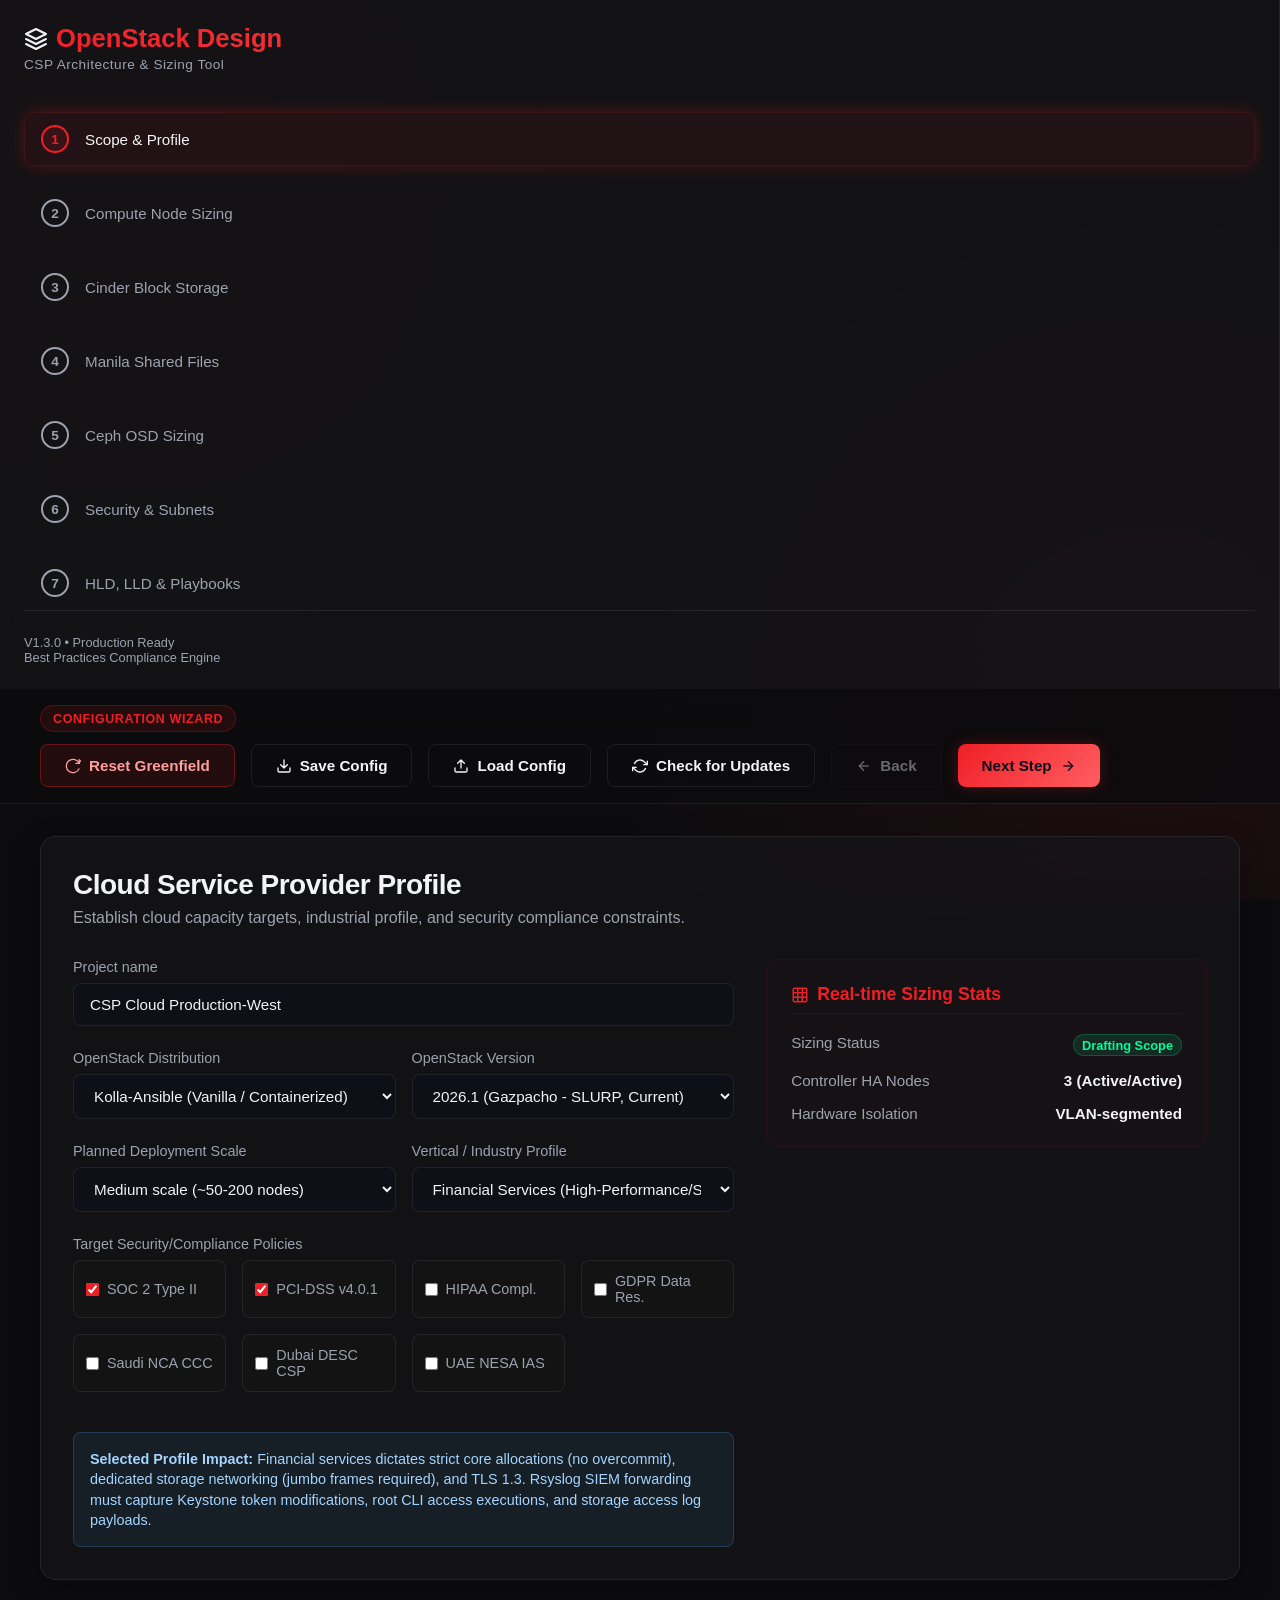
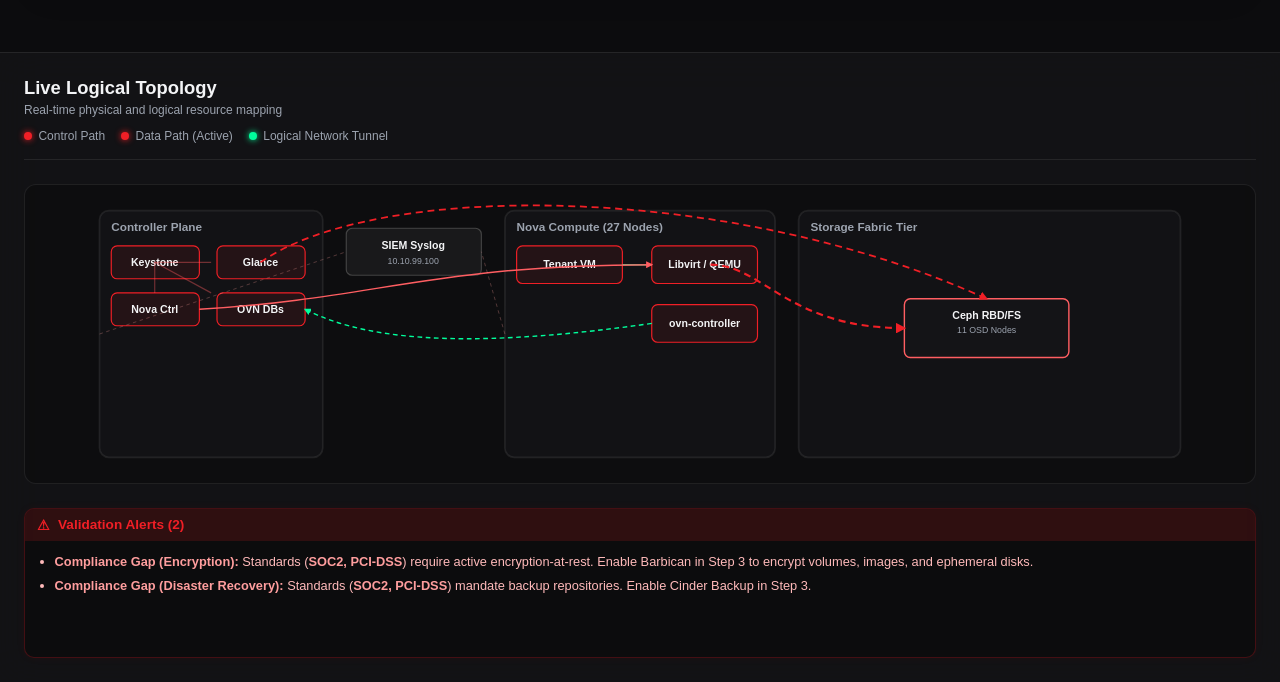
==== commit c9d3a30d: "Fix 8 issues from fresh-eyes audit, refresh manifest, fix header overflow Found via a delegated code" ====
--- a/openstack_design_tool_standalone.html
+++ b/openstack_design_tool_standalone.html
@@ -448,8 +448,10 @@
   -webkit-backdrop-filter: blur(20px);
   border-bottom: 1px solid var(--glass-border);
   display: flex;
+  flex-wrap: wrap;
   justify-content: space-between;
   align-items: center;
+  row-gap: 0.75rem;
   z-index: 100;
 }
 
@@ -472,6 +474,7 @@
 
 .wizard-nav-buttons {
   display: flex;
+  flex-wrap: wrap;
   gap: 1rem;
 }
 
@@ -2766,6 +2769,32 @@
                 <div class="summary-item">
                   <span class="label">API SSL/TLS</span>
                   <span class="value">TLS 1.3 / HSTS</span>
+                </div>
+              </div>
+            </div>
+
+            <!-- Network fabric sizing panel -->
+            <div class="sizing-summary" id="summary-network-fabric">
+              <h3 class="summary-title">
+                <svg width="18" height="18" viewBox="0 0 24 24" fill="none" stroke="currentColor" stroke-width="2"><rect x="2" y="14" width="20" height="6" rx="1"/><path d="M6 14v-4a2 2 0 0 1 2-2h8a2 2 0 0 1 2 2v4"/><line x1="6" y1="17" x2="6.01" y2="17"/><line x1="18" y1="17" x2="18.01" y2="17"/></svg>
+                Network Fabric Stats
+              </h3>
+              <div class="summary-list">
+                <div class="summary-item">
+                  <span class="label">Total Switch Ports Required</span>
+                  <span class="value" id="calc-total-ports">-</span>
+                </div>
+                <div class="summary-item">
+                  <span class="label">Recommended Switch Ports</span>
+                  <span class="value" id="calc-switch-ports">-</span>
+                </div>
+                <div class="summary-item">
+                  <span class="label">Storage Fabric Bandwidth</span>
+                  <span class="value" id="calc-storage-bw">-</span>
+                </div>
+                <div class="summary-item">
+                  <span class="label">Overlay/Tenant Fabric Bandwidth</span>
+                  <span class="value" id="calc-overlay-bw">-</span>
                 </div>
               </div>
             </div>
@@ -2951,10 +2980,11 @@
   <script type="application/json" id="version-manifest">
 {
   "manifestVersion": 1,
-  "generatedAt": "2026-08-14T00:00:00Z",
-  "sourceNote": "Curated snapshot, web-verified as of 2026-08-14. Refresh via check_for_updates.py or the in-app Check for Updates button.",
+  "generatedAt": "2026-09-01T00:00:00Z",
+  "sourceNote": "Curated snapshot, web-verified as of 2026-09-01. Refresh via check_for_updates.py or the in-app Check for Updates button.",
   "openstack": {
     "latest": "2026.1",
+    "upcoming": { "value": "2026.2", "codename": "Hibiscus", "slurp": false, "expectedGaDate": "2026-09-30", "status": "in-development", "notes": "Not yet released as of 2026-09-01 (RC/freeze phase); do not offer as a selectable deployment target until GA." },
     "releases": [
       { "value": "2026.1", "codename": "Gazpacho", "slurp": true, "releaseDate": "2026-04-01", "status": "current" },
       { "value": "2025.2", "codename": "Flamingo", "slurp": false, "releaseDate": "2025-10-01", "status": "supported" },
@@ -2984,7 +3014,12 @@
       "status": "actively maintained, classic machine-charm bundles",
       "notes": "Canonical now steers new small/edge-scale deployments toward Sunbeam (K8s-native, sunbeam cluster bootstrap) instead. Sunbeam is not yet at full outcome parity with classic Charmed OpenStack for large multi-site builds."
     },
-    "ceph": { "current": "Tentacle (20.2.x)", "prior": ["Squid (19.x)", "Reef (18.x)"], "source": "https://docs.ceph.com/en/latest/releases/tentacle/" },
+    "ceph": {
+      "current": "Tentacle (20.2.4)",
+      "prior": ["Squid (19.2.6)", "Reef (18.x)"],
+      "securityNote": "20.2.4 / 19.2.6 (2026-08-19) is an urgent combined security release fixing 4 CVEs, most notably CVE-2025-30156 (AES-CBC/CephX auth-bypass). Introduces a new CephX key type (aes256k) and a specific key-rotation upgrade procedure; multisite RGW needs an rgw_sigv4_insecure toggle during upgrade. Any Ceph-backed deployment on an older point release should patch to this promptly.",
+      "source": "https://ceph.io/en/news/blog/2026/v20-2-4-v19-2-6-combo-released/"
+    },
     "neutronSdn": { "recommended": "ML2/OVN", "legacy": "ML2/OVS", "notes": "OVN has been the recommended default since the Xena/Yoga era; OVS is legacy." }
   },
   "compliance": {
@@ -3422,6 +3457,8 @@
       comments += `#   - Backup & recovery domain: Backup & DR replication is ${(inputs.enableCinderBackup === 'true' && inputs.enableCinderReplication) ? 'configured. Bandwidth/RTT constraints verified.' : 'NOT fully configured (Non-Compliant - Action Required).'}\n`;
     } else if (service === 'neutron') {
       comments += `#   - Logging & monitoring domain: Log forwarding shipping all Neutron API/state events to SIEM IP ${inputs.siemIp || '10.10.99.100'}.\n`;
+    } else if (service === 'siem') {
+      comments += `#   - Logging & monitoring domain: this host is the central SIEM aggregation target for Keystone, Nova, Cinder, Manila, Neutron, and auditd events across the deployment.\n`;
     } else if (service === 'ceph') {
       comments += `#   - Data & information protection domain: Ceph replication pool size set to 3 (Min replication of 3 is mandated for data durability).\n`;
     }
@@ -3984,6 +4021,7 @@
     cinderBackends = ['ceph'],
     manilaBackends = ['cephfs_native'],
     enableStoragegrid = false,
+    glanceBackend = 'rbd',
     openstackVersion = '2024.1'
   } = inputs;
 
@@ -4066,7 +4104,7 @@
 enable_manila_backend_vast: "${manilaBackends.includes('vast') ? 'yes' : 'no'}"
 
 # Glance Object Backend Selection
-glance_backend_s3: "${enableStoragegrid ? 'yes' : 'no'}"
+glance_backend_s3: "${glanceBackend === 's3' ? 'yes' : 'no'}"
 
 # Logging & External SIEM Forwarding
 enable_central_logging: "yes"
@@ -4948,7 +4986,7 @@
     compliance = []
   } = inputs;
 
-  return `${getComplianceComments(inputs, 'neutron')}# /etc/rsyslog.d/99-openstack-siem.conf
+  return `${getComplianceComments(inputs, 'siem')}# /etc/rsyslog.d/99-openstack-siem.conf
 module(load="imfile")
 template(name="SIEMFormat" type="string" string="<%PRI%>%TIMESTAMP:::date-rfc3339% %HOSTNAME% %APP-NAME%[%PROCID%]: %msg%\\n")
 
@@ -5737,19 +5775,49 @@
     return `- **Architecture Choice:** Dell EMC PowerFlex software-defined storage.
 - **Protocol:** Custom SDC block driver.
 - **Advantages:** Massively parallel block distribution, millisecond latency profiles, linear scale-out and enterprise multi-pathing natively handled by the Storage Data Client daemon on compute nodes.`;
-  }
+  } else if (backend === 'pure') {
+    return `- **Architecture Choice:** Pure Storage FlashArray, all-flash array.
+- **Protocol:** \`${(inputs.pureProto || 'iscsi').toUpperCase()}\` via the official upstream Pure Cinder driver.
+- **Efficiency:** Deduplication and compression run continuously at the array controller level; not driver-toggled.
+- **Advantages:** Consistent low-latency all-flash performance, ActiveCluster stretched-pod synchronous replication for HA/DR.`;
+  } else if (backend === 'hpe') {
+    const hpeWsapiPort = (inputs.hpePlatform || 'primera_alletra') === '3par' ? 8080 : 443;
+    return `- **Architecture Choice:** HPE ${(inputs.hpePlatform || 'primera_alletra') === '3par' ? '3PAR' : 'Primera / Alletra 9k / Alletra MP'} enterprise SAN.
+- **Protocol:** \`${(inputs.hpeProto || 'fc').toUpperCase()}\`, control-plane provisioning via the array's WSAPI (port ${hpeWsapiPort}).
+- **Advantages:** "Peer Persistence" synchronous replication with quorum witness for transparent host failover.`;
+  } else if (backend === 'dellps') {
+    const isPowerMax = inputs.dellpsPlatform === 'powermax';
+    return `- **Architecture Choice:** Dell ${isPowerMax ? 'PowerMax' : 'PowerStore'} ${isPowerMax ? 'mainframe-class' : 'unified'} SAN (distinct from Dell EMC PowerFlex).
+- **Protocol:** \`${(inputs.dellpsProto || 'iscsi').toUpperCase()}\`${isPowerMax ? ', managed via Unisphere for PowerMax rather than the array directly' : ', direct-to-array REST gateway'}.
+- **Advantages:** ${isPowerMax ? 'SRDF Synchronous/Asynchronous/Metro replication.' : 'Always-on thin provisioning and compression; Metro volume active/active clustering.'}`;
+  } else if (backend === 'vast') {
+    return `- **Architecture Choice:** VAST Data Universal Storage platform.
+- **Protocol:** NVMe-oF/TCP via the official upstream VAST Cinder driver, managed through the cluster's VMS API.
+- **Advantages:** Only backend in this design with both an official Cinder block driver and Manila NFS driver from a single management plane.`;
+  }
+  return `- **Architecture Choice:** ${backend.toUpperCase()} (custom/unrecognized backend key — verify configuration manually).`;
 }
 
 function getManilaDhssHldDescription(dhss, backend) {
+  if ((backend === 'cephfs_native' || backend === 'cephfs_ganesha' || backend === 'vast') && dhss === 'true') {
+    return `- **Implications:** **Incompatible.** ${backend === 'vast' ? 'VAST Data\'s' : 'The native CephFS'} Manila driver only supports \`driver_handles_share_servers = False\` — it cannot dynamically provision Share Servers. Set DHSS to False in Step 4 for this backend, or switch to NetApp ONTAP if DHSS=True isolation is required.
+- **Backend Storage Overhead:** N/A while misconfigured — resolve the DHSS setting first.
+- **Best Use Case:** N/A until resolved.`;
+  }
   if (dhss === 'true') {
     return `- **Implications:** Manila dynamically deploys Share Servers (e.g. NetApp SVMs) directly inside the tenant's Neutron private networks. This guarantees complete isolation at the IP layer (DESC compliant).
 - **Backend Storage Overhead:** Storage backend must support automated SVM generation and dynamic IP interface bindings. High overhead per tenant, but satisfies security isolation (e.g., PCI-DSS/HIPAA).
 - **Best Use Case:** Public clouds serving multiple untrusted enterprise clients.`;
-  } else {
-    return `- **Implications:** Manila provisions shares on a single, shared storage interface or pre-provisioned storage servers (e.g., single SVM or native CephFS cluster). Network separation is flat.
+  }
+  const flatDescByBackend = {
+    cephfs_native: 'Compute nodes mount CephFS directly via the kernel/FUSE client; tenant isolation relies on CephX auth keys scoped per share.',
+    cephfs_ganesha: 'Compute nodes mount NFS shares served by an NFS-Ganesha gateway proxying CephFS, hiding the Ceph network behind a standard NFS interface.',
+    netapp: 'Manila creates export paths on a single pre-existing, shared ONTAP SVM rather than provisioning one per tenant.',
+    vast: 'Compute nodes mount NFS shares exported directly from the VAST cluster\'s Element Store over the shared storage network.'
+  };
+  return `- **Implications:** ${flatDescByBackend[backend] || 'Manila provisions shares on a single, shared storage interface or pre-provisioned storage servers. Network separation is flat.'} Network separation is flat rather than per-tenant.
 - **Backend Storage Overhead:** Lower setup times, lower cluster CPU overhead. Shares are separated using access control lists (export rules or CephX keys) rather than direct virtual networking boundaries.
 - **Best Use Case:** Single-tenant private cloud, or highly cooperative internal team deployments.`;
-  }
 }
 
 function generateK8sVelero(inputs) {
@@ -6096,6 +6164,10 @@
   const hasCeph = cinderBackends.includes('ceph') || manilaBackends.includes('cephfs_native') || glanceBackend === 'rbd';
   const hasNetApp = cinderBackends.includes('netapp') || manilaBackends.includes('netapp');
   const hasPowerFlex = cinderBackends.includes('emc');
+  const hasPure = cinderBackends.includes('pure');
+  const hasHpe = cinderBackends.includes('hpe');
+  const hasDellps = cinderBackends.includes('dellps');
+  const hasVast = cinderBackends.includes('vast') || manilaBackends.includes('vast');
   const hasStorageGrid = enableStoragegrid;
 
   // Build storage layout
@@ -6124,6 +6196,42 @@
       label: 'PowerFlex',
       detail: 'SDC Transport',
       color: '#ffe066',
+      glow: 'glow-cyan'
+    });
+  }
+  if (hasPure) {
+    activeStorage.push({
+      id: 'pure',
+      label: 'FlashArray',
+      detail: `${(inputs.pureProto || 'iscsi').toUpperCase()}`,
+      color: '#c026d3',
+      glow: 'glow-cyan'
+    });
+  }
+  if (hasHpe) {
+    activeStorage.push({
+      id: 'hpe',
+      label: 'HPE SAN',
+      detail: `${(inputs.hpeProto || 'fc').toUpperCase()}`,
+      color: '#0ea5e9',
+      glow: 'glow-cyan'
+    });
+  }
+  if (hasDellps) {
+    activeStorage.push({
+      id: 'dellps',
+      label: inputs.dellpsPlatform === 'powermax' ? 'PowerMax' : 'PowerStore',
+      detail: `${(inputs.dellpsProto || 'iscsi').toUpperCase()}`,
+      color: '#f97316',
+      glow: 'glow-cyan'
+    });
+  }
+  if (hasVast) {
+    activeStorage.push({
+      id: 'vast',
+      label: 'VAST Cluster',
+      detail: 'NVMe-oF/TCP',
+      color: '#a3e635',
       glow: 'glow-cyan'
     });
   }
@@ -6153,6 +6261,24 @@
     storageBlocks.push({ ...activeStorage[1], x: 785, y: 55, w: 140, h: 45, cx: 855, cy: 77 });
     storageBlocks.push({ ...activeStorage[2], x: 625, y: 120, w: 140, h: 45, cx: 695, cy: 142 });
     storageBlocks.push({ ...activeStorage[3], x: 785, y: 120, w: 140, h: 45, cx: 855, cy: 142 });
+  } else if (N >= 5) {
+    // Generic grid fallback (up to 4 cols x 2 rows = 8 blocks) so a 5th+ selected
+    // backend never silently vanishes from the diagram -- box width shrinks to fit.
+    const cols = Math.min(Math.ceil(N / 2), 4);
+    const rows = Math.ceil(N / cols);
+    const boxW = Math.floor(310 / cols) - 10;
+    const boxH = Math.floor(120 / rows) - 10;
+    const gapX = 10, gapY = 10;
+    const rowWidth = cols * boxW + (cols - 1) * gapX;
+    const startX = 775 - rowWidth / 2;
+    const startY = 55;
+    activeStorage.forEach((s, i) => {
+      const row = Math.floor(i / cols);
+      const col = i % cols;
+      const x = startX + col * (boxW + gapX);
+      const y = startY + row * (boxH + gapY);
+      storageBlocks.push({ ...s, x, y, w: boxW, h: boxH, cx: x + boxW / 2, cy: y + boxH / 2 });
+    });
   }
 
   // Start SVG string
@@ -6540,10 +6666,11 @@
 // This is DATA ONLY -- never executed as code, whether loaded locally or fetched from MANIFEST_URL.
 const EMBEDDED_MANIFEST = {
   manifestVersion: 1,
-  generatedAt: '2026-08-14T00:00:00Z',
-  sourceNote: 'Curated snapshot, web-verified as of 2026-08-14.',
+  generatedAt: '2026-09-01T00:00:00Z',
+  sourceNote: 'Curated snapshot, web-verified as of 2026-09-01.',
   openstack: {
     latest: '2026.1',
+    upcoming: { value: '2026.2', codename: 'Hibiscus', slurp: false, expectedGaDate: '2026-09-30', status: 'in-development', notes: 'Not yet released as of 2026-09-01 (RC/freeze phase); do not offer as a selectable deployment target until GA.' },
     releases: [
       { value: '2026.1', codename: 'Gazpacho', slurp: true, releaseDate: '2026-04-01', status: 'current' },
       { value: '2025.2', codename: 'Flamingo', slurp: false, releaseDate: '2025-10-01', status: 'supported' },
@@ -6568,7 +6695,7 @@
   adjacentProjects: {
     kollaAnsible: 'Actively maintained, tracks the upstream release train.',
     canonicalCharmedOpenstack: 'Actively maintained (classic charms); Canonical steers new small/edge deployments toward Sunbeam (K8s-native) instead.',
-    ceph: 'Current stable: Tentacle (20.2.x). Prior: Squid (19.x), Reef (18.x).',
+    ceph: 'Current stable: Tentacle (20.2.4). SECURITY: 20.2.4/19.2.6 (2026-08-19) is an urgent release fixing 4 CVEs incl. CVE-2025-30156 (CephX auth-bypass) -- patch promptly if on an older point release. Prior: Squid (19.2.6), Reef (18.x).',
     neutronSdn: 'ML2/OVN is the recommended default; ML2/OVS is legacy.'
   },
   compliance: {
@@ -7301,7 +7428,9 @@
     utilizationLimit: state.inputs.utilizationLimit,
     growthBuffer: state.inputs.growthBuffer,
     enableStoragegrid: state.inputs.enableStoragegrid,
-    storagegridCapacityTb: state.inputs.storagegridCapacityTb
+    storagegridCapacityTb: state.inputs.storagegridCapacityTb,
+    mgmtCephStart: state.inputs.mgmtCephStart,
+    mgmtCephEnd: state.inputs.mgmtCephEnd
   });
 
   // 2. Subnet auto-accommodation check
@@ -7405,7 +7534,9 @@
       utilizationLimit: state.inputs.utilizationLimit,
       growthBuffer: state.inputs.growthBuffer,
       enableStoragegrid: state.inputs.enableStoragegrid,
-      storagegridCapacityTb: state.inputs.storagegridCapacityTb
+      storagegridCapacityTb: state.inputs.storagegridCapacityTb,
+      mgmtCephStart: state.inputs.mgmtCephStart,
+      mgmtCephEnd: state.inputs.mgmtCephEnd
     });
   }
 
@@ -7467,6 +7598,11 @@
   const ceph = state.results.ceph;
   if (ceph && ceph.cephNodes < 3) {
     warnings.push(`<strong>Storage Quorum Danger:</strong> Ceph requires a minimum of 3 physical storage nodes to guarantee quorum and data replication integrity.`);
+  }
+  if (ceph && ceph.cephIpWarnings && ceph.cephIpWarnings.length > 0) {
+    ceph.cephIpWarnings.forEach(warn => {
+      warnings.push(`<strong>Sizing/IP Warning:</strong> ${warn}`);
+    });
   }
 
   // 2. Glance Registry Pool Discrepancy
@@ -7672,6 +7808,19 @@
     bufferDesc.innerHTML = `<strong>Ceph Sizing Matrix:</strong> Calculated <code>${ceph.finalOsdCount}</code> OSDs distributed across <code>${ceph.cephNodes}</code> nodes. Estimated hardware requirements: <strong>${ceph.osdCpuRequirementCores} CPU Cores</strong> and <strong>${ceph.osdRamRequirementGb} GB Memory</strong> for storage daemons.`;
   }
 
+  // Step 6 (Network Fabric) Outputs
+  const net = state.results.network;
+  if (net) {
+    const totalPortsEl = document.getElementById('calc-total-ports');
+    const switchPortsEl = document.getElementById('calc-switch-ports');
+    const storageBwEl = document.getElementById('calc-storage-bw');
+    const overlayBwEl = document.getElementById('calc-overlay-bw');
+    if (totalPortsEl) totalPortsEl.innerText = `${net.totalPortsRequired} Ports`;
+    if (switchPortsEl) switchPortsEl.innerText = `${net.recommendedSwitchPorts} Ports`;
+    if (storageBwEl) storageBwEl.innerText = `${net.storageFabricBandwidthGbps} Gbps`;
+    if (overlayBwEl) overlayBwEl.innerText = `${net.overlayFabricBandwidthGbps} Gbps`;
+  }
+
   // Render Live Logical Topology Diagram
   const wrapper = document.getElementById('topology-diagram-wrapper');
   if (wrapper) {
@@ -8167,12 +8316,17 @@
   const adjacent = m.adjacentProjects || {};
   const vendors = m.storageVendors || {};
 
+  const upcomingHtml = m.openstack.upcoming
+    ? `<p><strong>Upcoming:</strong> ${m.openstack.upcoming.value} "${m.openstack.upcoming.codename}" -- expected GA ${m.openstack.upcoming.expectedGaDate || 'TBD'} (${m.openstack.upcoming.status || 'in development'}). ${m.openstack.upcoming.notes || ''}</p>`
+    : '';
+
   body.innerHTML = `
     <h4>OpenStack Release Train</h4>
     <table>
       <tr><th>Version</th><th>Codename</th><th>SLURP</th><th>Released</th><th>Status</th></tr>
       ${osRows}
     </table>
+    ${upcomingHtml}
 
     <h4>Red Hat OpenStack</h4>
     <table>
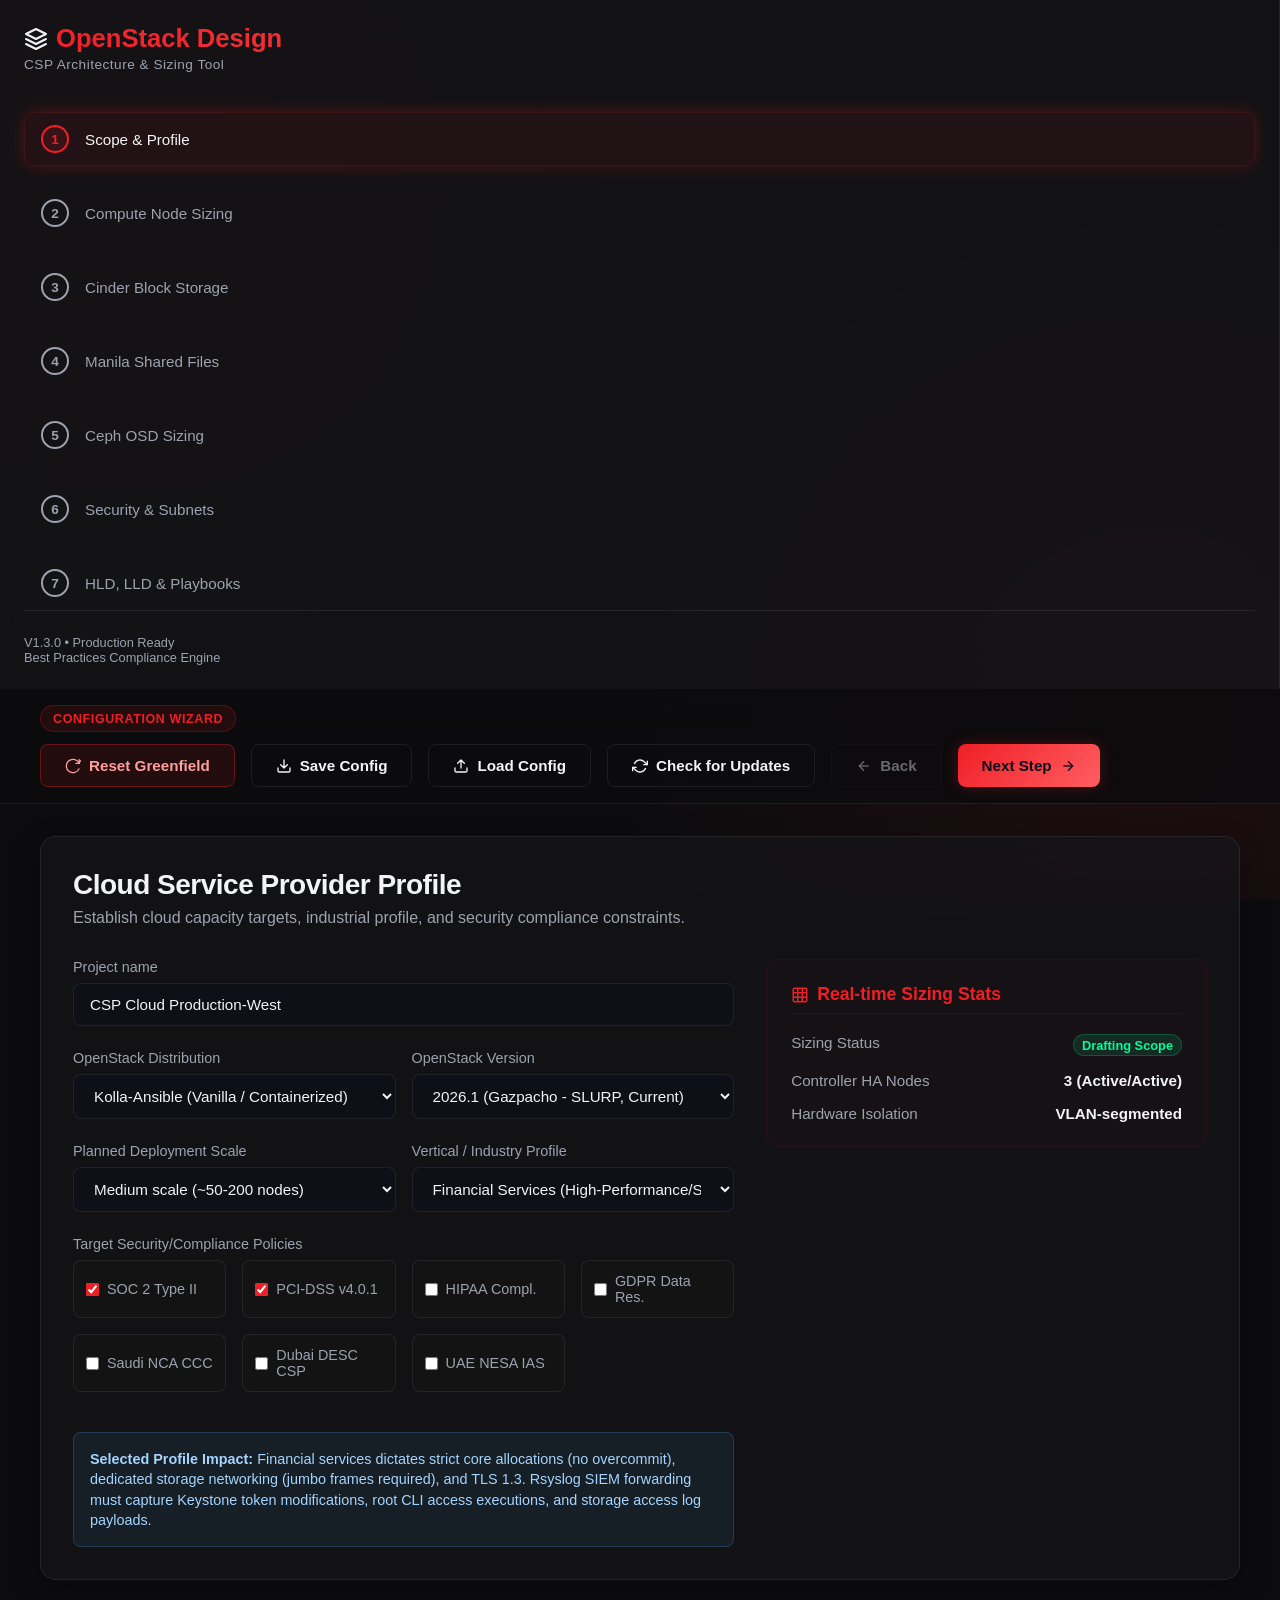
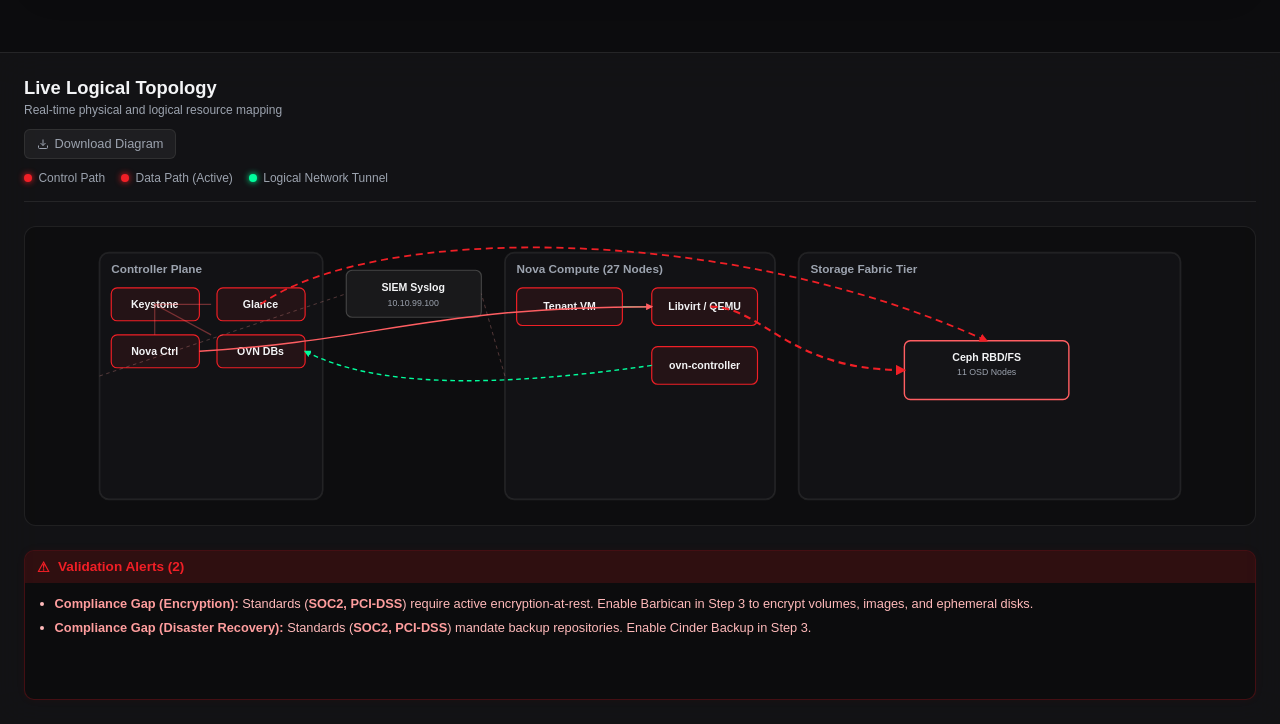
==== commit d29d7d6d: "Add Hardware BOM, Staging Validation Checklist, and diagram export Three new deliverables, chosen to" ====
--- a/openstack_design_tool_standalone.html
+++ b/openstack_design_tool_standalone.html
@@ -2825,6 +2825,10 @@
                 <svg width="16" height="16" viewBox="0 0 24 24" fill="none" stroke="currentColor" stroke-width="2"><path d="M14 2H6a2 2 0 0 0-2 2v16a2 2 0 0 0 2 2h12a2 2 0 0 0 2-2V8z"/><polyline points="14 2 14 8 20 8"/></svg>
                 Low-Level Design (LLD)
               </button>
+              <button class="tab-btn" data-tab="bom">
+                <svg width="16" height="16" viewBox="0 0 24 24" fill="none" stroke="currentColor" stroke-width="2"><rect x="2" y="7" width="20" height="14" rx="2" ry="2"/><path d="M16 21V5a2 2 0 0 0-2-2h-4a2 2 0 0 0-2 2v16"/></svg>
+                Hardware BOM
+              </button>
               <button class="tab-btn" data-tab="ansible" id="tab-btn-ansible">
                 <svg width="16" height="16" viewBox="0 0 24 24" fill="none" stroke="currentColor" stroke-width="2"><polygon points="12 2 2 7 12 12 22 7 12 2"/><polyline points="2 17 12 22 22 17"/><polyline points="2 12 12 17 22 12"/></svg>
                 Kolla-Ansible Configs
@@ -2852,6 +2856,10 @@
               <button class="tab-btn" data-tab="deployment_steps">
                 <svg width="16" height="16" viewBox="0 0 24 24" fill="none" stroke="currentColor" stroke-width="2"><path d="M14 2H6a2 2 0 0 0-2 2v16a2 2 0 0 0 2 2h12a2 2 0 0 0 2-2V8z"/><polyline points="14 2 14 8 20 8"/></svg>
                 Deployment Guide
+              </button>
+              <button class="tab-btn" data-tab="validation_checklist">
+                <svg width="16" height="16" viewBox="0 0 24 24" fill="none" stroke="currentColor" stroke-width="2"><path d="M9 11l3 3L22 4"/><path d="M21 12v7a2 2 0 0 1-2 2H5a2 2 0 0 1-2-2V5a2 2 0 0 1 2-2h11"/></svg>
+                Validation Checklist
               </button>
               <button class="tab-btn" data-tab="nova_conf">
                 <svg width="16" height="16" viewBox="0 0 24 24" fill="none" stroke="currentColor" stroke-width="2"><path d="M14 2H6a2 2 0 0 0-2 2v16a2 2 0 0 0 2 2h12a2 2 0 0 0 2-2V8z"/><polyline points="14 2 14 8 20 8"/></svg>
@@ -2923,6 +2931,10 @@
         <div class="topology-header">
           <h3>Live Logical Topology</h3>
           <p>Real-time physical and logical resource mapping</p>
+          <button class="btn-icon" id="btn-download-diagram" style="margin-top: 0.75rem;" title="Download the current topology diagram as a standalone SVG file">
+            <svg width="12" height="12" viewBox="0 0 24 24" fill="none" stroke="currentColor" stroke-width="2"><path d="M21 15v4a2 2 0 0 1-2 2H5a2 2 0 0 1-2-2v-4"/><polyline points="7 10 12 15 17 10"/><line x1="12" y1="15" x2="12" y2="3"/></svg>
+            Download Diagram
+          </button>
         </div>
         <div class="topology-legend">
           <div class="legend-item"><span class="legend-dot ctrl"></span>Control Path</div>
@@ -4016,6 +4028,150 @@
 `;
 }
 
+// Helper: rough, clearly-labeled rack-unit estimate. Real chassis selection varies by
+// vendor/config -- this exists to give a planning-stage order-of-magnitude, not a BOM
+// line the reader should order parts against without checking their actual chassis.
+function estimateRackUnits(nodeCount, uPerNode) {
+  return nodeCount * uPerNode;
+}
+
+function generateBOM(inputs, computeResult, cephResult, networkResult) {
+  const {
+    projectName = 'Enterprise OpenStack Cloud',
+    cspScale = 'medium',
+    nodeCores = 64,
+    nodeRam = 256,
+    nodeDisk = 1000,
+    linkSpeedGbps = 10,
+    cinderBackends = ['ceph'],
+    manilaBackends = ['cephfs_native'],
+    glanceBackend = 'rbd',
+    cinderCapacityTb = 150,
+    manilaCapacityTb = 50,
+    glanceCapacityTb = 5,
+    enableK8s = false,
+    k8sMasterCount = 3,
+    k8sWorkerCount = 10,
+    enableBarbican = false,
+    barbicanBackend = 'vault',
+    enableStoragegrid = false,
+    storagegridCapacityTb = 0,
+    osdSizeTb = 8,
+    osdPerNode = 12,
+    osdMedia = 'ssd',
+    replicaFactor = 3
+  } = inputs;
+
+  const isCephUsed = cephBackendUsed(cinderBackends, manilaBackends) || glanceBackend === 'rbd';
+  const finalComputeNodes = computeResult.finalComputeNodes || 3;
+  const cephNodes = cephResult.cephNodes || 0;
+  const net = networkResult || {};
+
+  // Standard controller-node baseline -- this tool doesn't collect a separate controller
+  // hardware spec input, so this is a labeled planning assumption, not a computed value.
+  const controllerCores = 32;
+  const controllerRamGb = 128;
+  const controllerDiskGb = 1920;
+  const controllerCount = 3;
+
+  const portsPerNode = 4; // matches calculateNetwork()'s per-node port assumption
+
+  const externalStorageVendors = {
+    netapp: { name: 'NetApp ONTAP', proto: (inputs.netappProto || 'iscsi').toUpperCase(), mgmtIp: inputs.netappIp },
+    emc: { name: 'Dell EMC PowerFlex', proto: 'SDC', mgmtIp: inputs.emcIp },
+    pure: { name: 'Pure Storage FlashArray', proto: (inputs.pureProto || 'iscsi').toUpperCase(), mgmtIp: inputs.pureIp },
+    hpe: { name: `HPE ${inputs.hpePlatform === '3par' ? '3PAR' : 'Primera/Alletra'}`, proto: (inputs.hpeProto || 'fc').toUpperCase(), mgmtIp: inputs.hpeIp },
+    dellps: { name: `Dell ${inputs.dellpsPlatform === 'powermax' ? 'PowerMax' : 'PowerStore'}`, proto: (inputs.dellpsProto || 'iscsi').toUpperCase(), mgmtIp: inputs.dellpsIp },
+    vast: { name: 'VAST Data', proto: 'NVMe-oF/TCP', mgmtIp: inputs.vastIp }
+  };
+  const activeExternalVendors = Array.from(new Set([...cinderBackends, ...manilaBackends]))
+    .filter(b => externalStorageVendors[b]);
+
+  const externalStorageRows = activeExternalVendors.map(b => {
+    const v = externalStorageVendors[b];
+    const usedForCinder = cinderBackends.includes(b);
+    const usedForManila = manilaBackends.includes(b);
+    const role = [usedForCinder ? 'Cinder block' : null, usedForManila ? 'Manila file' : null].filter(Boolean).join(' + ');
+    return `| ${v.name} | ${role} | ${v.proto} | Management target: \`${v.mgmtIp || 'n/a'}\` | 1 array/cluster (capacity per model is vendor-specific -- validate against the vendor's own sizing tool) |`;
+  }).join('\n');
+
+  const computeRackUnits = estimateRackUnits(finalComputeNodes, 1);
+  const controllerRackUnits = estimateRackUnits(controllerCount, 1);
+  const cephRackUnits = isCephUsed ? estimateRackUnits(cephNodes, 2) : 0;
+  const totalServers = finalComputeNodes + controllerCount + (isCephUsed ? cephNodes : 0);
+  const totalRackUnits = computeRackUnits + controllerRackUnits + cephRackUnits;
+
+  return `# Hardware Bill of Materials
+## Project: ${projectName}
+**Deployment Scale:** ${cspScale} | **Generated from sizing inputs, not vendor quotes -- validate every line before procurement.**
+
+---
+
+## 1. Compute Tier
+
+| Role | Qty | CPU Cores/Node | RAM/Node (GB) | Local Disk/Node (GB) | Network Ports/Node (${linkSpeedGbps} Gbps) | Est. Rack Units |
+|---|---|---|---|---|---|---|
+| Controller Nodes (HA, Active/Active) | ${controllerCount} | ${controllerCores} *(baseline assumption -- see §5)* | ${controllerRamGb} *(baseline assumption)* | ${controllerDiskGb} *(baseline assumption)* | ${portsPerNode} | ${controllerRackUnits}U (1U/node assumed) |
+| Nova Compute / Hypervisor Nodes | ${finalComputeNodes} | ${nodeCores} | ${nodeRam} | ${nodeDisk > 0 ? nodeDisk : 'N/A (boots from Cinder volumes)'} | ${portsPerNode} | ${computeRackUnits}U (1U/node assumed) |
+${isCephUsed ? `| Ceph OSD Storage Nodes | ${cephNodes} | ${cephResult.osdCpuRequirementCores || 0} (aggregate, ${Math.ceil((cephResult.osdCpuRequirementCores || 0) / Math.max(cephNodes, 1))}/node) | ${cephResult.osdRamRequirementGb || 0} (aggregate, ${Math.ceil((cephResult.osdRamRequirementGb || 0) / Math.max(cephNodes, 1))}/node) | ${osdPerNode} x ${osdSizeTb} TB ${osdMedia.toUpperCase()} | ${portsPerNode} (dual-fabric: front + back) | ${cephRackUnits}U (2U/24-bay chassis assumed) |` : ''}
+
+**Total physical servers:** ${totalServers} &nbsp;|&nbsp; **Total estimated rack units:** ${totalRackUnits}U (${Math.ceil(totalRackUnits / 42)} standard 42U racks, before switches/PDUs/cable management)
+
+${enableK8s ? `**Kubernetes overlay:** ${k8sMasterCount} master + ${k8sWorkerCount} worker VM roles are sized as *virtual* machines hosted on the Nova Compute tier above, not separate physical hardware -- their vCPU/RAM/disk demand is already folded into the Compute Tier row via the sizing engine (see [docs/sizing_engine.md](../docs/sizing_engine.md)).` : ''}
+
+---
+
+## 2. Storage Tier
+
+${isCephUsed ? `### Ceph (software-defined, on the OSD nodes above)
+- **Total usable capacity (with growth buffer):** ${(cephResult.totalUsableCapacityTb || 0).toFixed(1)} TB
+- **Total raw capacity (with ${replicaFactor}x replication):** ${(cephResult.rawCapacityNeededTb || 0).toFixed(1)} TB
+- **OSD disks:** ${cephResult.finalOsdCount || 0} x ${osdSizeTb} TB ${osdMedia.toUpperCase()}
+` : ''}
+${externalStorageRows ? `### External storage arrays
+
+| Vendor / Array | Role | Protocol | Management | Notes |
+|---|---|---|---|---|
+${externalStorageRows}
+` : ''}
+${enableStoragegrid ? `### Object storage
+- **NetApp StorageGrid S3:** target capacity ${storagegridCapacityTb} TB usable (raw with metadata/erasure-coding overhead: ${(cephResult.storagegridRawCapacityNeededTb || storagegridCapacityTb * 1.3).toFixed(1)} TB) -- sized as a minimum 2-node grid; validate against NetApp's own StorageGrid sizing guidance for your target ILM policy.
+` : ''}
+**Capacity targets configured:** Cinder ${cinderCapacityTb} TB, Manila ${manilaCapacityTb} TB, Glance ${glanceCapacityTb} TB.
+
+---
+
+## 3. Network Tier
+
+| Item | Value |
+|---|---|
+| Uplink speed per node | ${linkSpeedGbps} Gbps |
+| Total switch ports required | ${net.totalPortsRequired || 'N/A'} |
+| Recommended switch ports (20% headroom) | ${net.recommendedSwitchPorts || 'N/A'} |
+| Storage fabric bandwidth (peak) | ${net.storageFabricBandwidthGbps || 'N/A'} Gbps |
+| Overlay/tenant fabric bandwidth (peak) | ${net.overlayFabricBandwidthGbps || 'N/A'} Gbps |
+
+This is a port/bandwidth requirement, not a specific switch model or count -- translate into your preferred top-of-rack switch SKU (leaf/spine or a redundant pair of fixed-configuration switches) based on your vendor's actual port density per unit.
+
+---
+
+## 4. Ancillary Hardware
+
+${enableBarbican && barbicanBackend === 'pkcs11' ? `- **Hardware Security Module (HSM):** Barbican is configured for PKCS#11 hardware backend -- a physical or network-attached HSM appliance is required in addition to the servers above. Model/vendor selection is outside this tool's scope.\n` : ''}${enableBarbican && barbicanBackend !== 'pkcs11' ? `- **Key management:** Barbican is configured with a **${barbicanBackend.toUpperCase()}** backend -- no dedicated hardware required beyond standard compute (HashiCorp Vault or SoftHSM both run as software).\n` : ''}${!enableBarbican ? `- No Barbican KMS hardware required (Barbican is currently disabled -- see the Compliance tab if encryption-at-rest is a requirement).\n` : ''}
+---
+
+## 5. Assumptions & Notes
+
+1. **Controller node specs (32 cores / 128 GB RAM / 1.92 TB NVMe) are a standard baseline recommendation, not a value you configured in the wizard.** This tool doesn't currently collect a separate controller hardware input -- adjust based on your actual API request volume and database size before procurement.
+2. **Rack unit (U) estimates assume 1U chassis for compute/controller nodes and a 2U/24-bay chassis for Ceph OSD nodes.** Real chassis selection varies significantly by vendor and by whether you're using dense JBOD enclosures -- treat this as an order-of-magnitude planning figure only.
+3. **External storage array capacity is a target, not a specific model/shelf count.** Each vendor listed in §2 has its own capacity-per-shelf and RAID/erasure-coding overhead math -- consult that vendor's own sizing tool for an exact configuration.
+4. **No pricing is included.** Hardware and software licensing costs vary too much by vendor, region, and negotiated agreement for this tool to responsibly estimate -- this document is a specification, not a quote.
+5. **Power, cooling, and physical rack/PDU planning are not included** for the same reason -- consult your data center team or the hardware vendor's power calculator for final specs.
+
+*Cross-reference: the exact node counts and capacity figures in this document are the same ones described in the Proposal & Design Document and HLD -- see [docs/sizing_engine.md](../docs/sizing_engine.md) for the underlying formulas.*
+`;
+}
+
 function generateAnsible(inputs, computeResult, cephResult) {
   const {
     cinderBackends = ['ceph'],
@@ -5820,6 +5976,120 @@
 - **Best Use Case:** Single-tenant private cloud, or highly cooperative internal team deployments.`;
 }
 
+function generateValidationChecklist(inputs, computeResult, cephResult) {
+  const {
+    projectName = 'Enterprise OpenStack Cloud',
+    openstackDistro = 'kolla',
+    cinderBackends = ['ceph'],
+    manilaBackends = ['cephfs_native'],
+    manilaDhss = 'false',
+    enableStoragegrid = false,
+    enableK8s = false,
+    k8sCsi = 'cinder',
+    enableVelero = false,
+    enableBarbican = false,
+    barbicanBackend = 'vault',
+    enableCinderReplication = false,
+    cinderReplMode = 'async',
+    enableCinderBackup = 'false',
+    enableManilaReplication = 'false',
+    cinderMultiAttach = false,
+    cinderQosEnable = false,
+    neutronDriver = 'ovn',
+    replicaFactor = 3,
+    compliance = [],
+    siemIp = '10.10.99.100'
+  } = inputs;
+
+  let itemNum = 1;
+  const item = (text) => `${itemNum++}. [ ] ${text}`;
+
+  const cinderVendorTests = {
+    ceph: 'Take one OSD node offline (power off or `systemctl stop ceph-osd@*`) and confirm the cluster remains `HEALTH_OK` (or degrades to `HEALTH_WARN`, never `HEALTH_ERR`) with volumes still readable/writable throughout.',
+    netapp: 'Trigger an ONTAP SnapMirror failover test to the configured replication target and confirm Cinder volumes remain attached/writable on the primary throughout.',
+    emc: 'Simulate an SDC path failure on one compute node (disable one network path to the PowerFlex MDM) and confirm multipath I/O fails over without volume I/O errors.',
+    pure: 'If ActiveCluster is configured, trigger a controlled array failover and confirm in-flight volume I/O continues without interruption. Otherwise, validate async replication lag against your RPO target.',
+    hpe: 'If Peer Persistence is configured, trigger a controlled array failover with the quorum witness and confirm host paths recover automatically. Otherwise, validate the array\'s standard replication/snapshot schedule.',
+    dellps: 'If PowerStore Metro or PowerMax SRDF is configured, trigger a controlled site failover and confirm volume I/O continues per the configured replication mode (Sync/Async/Metro).',
+    vast: 'Simulate an NVMe-oF path failure (disable one VIP pool network path) and confirm multipath reconnects without volume I/O errors.'
+  };
+  const manilaVendorTests = {
+    cephfs_native: 'Mount a CephFS Native share from a tenant VM, write data, then restart one Ceph MDS daemon and confirm the client reconnects and I/O resumes without data loss.',
+    cephfs_ganesha: 'Mount an NFS-Ganesha-backed share from a tenant VM and restart the Ganesha service; confirm client reconnection behavior matches your NFS client\'s expected timeout/retry settings.',
+    netapp: 'Mount a Manila share backed by the configured ONTAP SVM and, if DHSS=True, provision a new share and confirm a dedicated share server is created automatically inside the tenant network.',
+    vast: 'Mount a Manila share backed by the VAST cluster and confirm "Trash Folder Access" is enabled and snapshot support behaves as expected for the configured share type.'
+  };
+
+  const cinderTests = Array.from(new Set(cinderBackends)).map(b => cinderVendorTests[b]).filter(Boolean);
+  const manilaTests = Array.from(new Set(manilaBackends)).map(b => manilaVendorTests[b]).filter(Boolean);
+
+  return `# Staging Validation & Go-Live Checklist
+## Project: ${projectName}
+
+This checklist is generated from your specific sizing configuration -- it only lists tests relevant to the backends, features, and compliance standards you actually selected, not a generic OpenStack checklist. Run every item against a staging environment before any production cutover; this tool's sizing and compliance output are planning-stage estimates, not a substitute for validation (see the license disclaimer in the project README).
+
+---
+
+## A. Core Compute & Networking
+
+${item('Boot a test instance, confirm console access (VNC/SPICE), then delete it cleanly.')}
+${item(`Perform a live migration of a running test instance between two Nova Compute hosts and confirm zero (or acceptably brief, per your Nova CPU mode) service interruption.`)}
+${item('Assign a floating IP to a test instance and confirm inbound/outbound connectivity through the configured external subnet.')}
+${item('Create and apply a Neutron security group rule change to a running instance and confirm it takes effect without a reboot.')}
+${item(`Confirm the ${neutronDriver === 'ovn' ? 'ovn-controller' : 'neutron-l3-agent/neutron-dhcp-agent'} service recovers cleanly after a restart on one compute/network node without disrupting unrelated tenant traffic.`)}
+${computeResult && computeResult.finalComputeNodes > 1 ? item('Power off one Nova Compute node (non-graceful) and confirm the scheduler stops placing new instances on it, and that instances on other hosts are unaffected.') : ''}
+
+## B. Cinder Block Storage
+
+${item('Create, attach, write to, detach, and delete a test volume for each selected Cinder backend below.')}
+${cinderTests.map(t => item(t)).join('\n')}
+${cinderMultiAttach ? item('Attach a single volume to two instances simultaneously (multiattach-enabled volume type) and confirm both can read/write per your clustered-filesystem expectations.') : ''}
+${cinderQosEnable ? item('Attach a volume with a QoS-limited volume type and confirm measured IOPS/throughput actually respects the configured ceiling under load (e.g. `fio`).') : ''}
+${enableCinderBackup === 'true' ? item('Create a Cinder volume backup, delete the source volume, then **restore from the backup** and confirm data integrity end to end -- not just that the backup job completed.') : item('**Gap:** Cinder Volume Backup is currently disabled. If any compliance standard requiring backup/DR is selected, enable it in Step 3 before this checklist can be considered complete.')}
+${enableCinderReplication ? item(`Trigger a Cinder DR replication failover (mode: ${cinderReplMode}) to the configured target and confirm volumes come up writable within your RPO/RTO target.`) : ''}
+
+## C. Manila Shared File Systems
+
+${manilaTests.length > 0 ? item('Mount, write to, and unmount a test share for each selected Manila backend below.') : ''}
+${manilaTests.map(t => item(t)).join('\n')}
+${manilaDhss === 'true' ? item('Provision a new share and confirm a dedicated, tenant-isolated share server is created automatically -- do not assume DHSS=True works from configuration alone.') : ''}
+${enableManilaReplication === 'true' ? item('Trigger a Manila share replication failover and confirm the replica becomes writable within your RPO/RTO target.') : ''}
+
+${cephBackendUsed(cinderBackends, manilaBackends) || inputs.glanceBackend === 'rbd' ? `## D. Ceph Cluster
+
+${item(`Confirm cluster health is \`HEALTH_OK\` with ${cephResult ? cephResult.cephNodes : 3} storage nodes and ${cephResult ? cephResult.finalOsdCount : 'the sized OSD count'} OSDs all \`up\`/\`in\`.`)}
+${item(`Confirm the actual configured pool replica size matches the sized target of ${replicaFactor} (\`ceph osd pool get <pool> size\`).`)}
+${item('Simulate a full MON node loss (not just an OSD) and confirm the remaining MONs retain quorum per the configured MON count.')}
+${item('Confirm PG count per pool is within Ceph\'s recommended range for the actual OSD count (`ceph osd pool autoscale-status`), not just the tool\'s sizing-time target.')}
+` : ''}
+## E. Security & Compliance
+
+${enableBarbican ? `${item(`Create a Barbican secret, encrypt a Cinder volume with it, confirm the instance boots successfully, then rotate/re-key it per your ${barbicanBackend.toUpperCase()} backend's documented procedure and confirm existing encrypted volumes remain accessible.`)}` : item('**Gap:** Barbican volume/image encryption is currently disabled. If any compliance standard requiring encryption-at-rest is selected, enable it in Step 3 before this checklist can be considered complete.')}
+${item(`Confirm audit-relevant events (Keystone token issuance/revocation, admin CLI actions, storage access) actually reach the configured SIEM target (\`${siemIp}\`) -- verify on the receiving end, not just that the sender is configured.`)}
+${compliance.length > 0 ? item(`Re-run this tool's live Validation Alerts panel against your *actual deployed* configuration (not just the sizing-time inputs) to confirm ${compliance.map(c => c.toUpperCase()).join(', ')} checks still pass after real-world deployment drift.`) : ''}
+${enableStoragegrid ? item('Confirm StorageGrid ILM policy replication actually completes across all configured sites within the expected window, not just that objects upload successfully to the primary site.') : ''}
+
+${enableK8s ? `## F. Kubernetes on OpenStack
+
+${item(`Dynamically provision a PersistentVolumeClaim via the ${k8sCsi === 'cinder' ? 'OpenStack Cinder CSI' : 'Ceph-RBD Native CSI'} driver and confirm a pod can mount and write to it.`)}
+${item('Cordon and drain one worker node and confirm pods reschedule cleanly onto remaining workers.')}
+${enableVelero ? item('Run a full Velero backup of a test namespace (including its PVs), delete the namespace, then **restore from the Velero backup** and confirm both the Kubernetes objects and the underlying volume data return intact.') : ''}
+` : ''}
+---
+
+## Sign-off
+
+| Section | Tested By | Date | Result |
+|---|---|---|---|
+| A. Core Compute & Networking | | | |
+| B. Cinder Block Storage | | | |
+| C. Manila Shared File Systems | | | |
+${cephBackendUsed(cinderBackends, manilaBackends) || inputs.glanceBackend === 'rbd' ? '| D. Ceph Cluster | | | |\n' : ''}| E. Security & Compliance | | | |
+${enableK8s ? '| F. Kubernetes on OpenStack | | | |\n' : ''}
+*This checklist was generated from the sizing configuration active at the time of export (${openstackDistro} distribution). Re-generate it if your configuration changes materially before go-live.*
+`;
+}
+
 function generateK8sVelero(inputs) {
   const {
     storagegridIp = '10.10.30.70',
@@ -6733,6 +7003,7 @@
   updateModalBody: document.getElementById('update-modal-body'),
   updateModalStatus: document.getElementById('update-modal-status'),
   btnFetchUpdates: document.getElementById('btn-fetch-updates'),
+  btnDownloadDiagram: document.getElementById('btn-download-diagram'),
 
   // Results Tab Buttons & Outputs
   tabButtons: document.querySelectorAll('.tab-btn'),
@@ -7321,6 +7592,31 @@
     });
   });
  
+  // Download the live topology diagram as a standalone SVG file
+  if (elements.btnDownloadDiagram) {
+    elements.btnDownloadDiagram.addEventListener('click', () => {
+      const wrapper = document.getElementById('topology-diagram-wrapper');
+      const svgEl = wrapper ? wrapper.querySelector('svg') : null;
+      if (!svgEl) {
+        showToast('No diagram to download yet.');
+        return;
+      }
+      const svgText = buildStandaloneTopologySvg(svgEl);
+      const safeProjectName = (state.inputs.projectName || 'openstack').toLowerCase().replace(/[^a-z0-9_-]/g, '_');
+      const filename = `${safeProjectName}_topology.svg`;
+      const blob = new Blob([svgText], { type: 'image/svg+xml;charset=utf-8' });
+      const url = URL.createObjectURL(blob);
+      const a = document.createElement('a');
+      a.href = url;
+      a.download = filename;
+      document.body.appendChild(a);
+      a.click();
+      document.body.removeChild(a);
+      URL.revokeObjectURL(url);
+      showToast(`Downloading diagram: ${filename}`);
+    });
+  }
+
   // Download File
   elements.btnDownload.addEventListener('click', () => {
     const rawContent = getRawContentForTab(state.currentTab);
@@ -8057,7 +8353,7 @@
   
   const rawContent = getRawContentForTab(tab);
   
-  const markdownTabs = ['proposal_design', 'hld', 'lld', 'deployment_steps'];
+  const markdownTabs = ['proposal_design', 'hld', 'lld', 'bom', 'deployment_steps', 'validation_checklist'];
   if (markdownTabs.includes(tab)) {
     contentEl.innerHTML = parseMarkdown(rawContent);
   } else {
@@ -8075,6 +8371,7 @@
     proposal_design: 'proposal_architecture_design.md',
     hld: 'high_level_design.md',
     lld: 'low_level_design.md',
+    bom: 'hardware_bill_of_materials.md',
     ansible: 'kolla_ansible_playbook.yml',
     juju_bundle: 'bundle.yaml',
     rhosp_templates: 'network-environment.yaml',
@@ -8082,6 +8379,7 @@
     cloud_config: 'cloud-config',
     k8s_velero: 'velero-backup.yaml',
     deployment_steps: 'deployment_steps.md',
+    validation_checklist: 'staging_validation_checklist.md',
     nova_conf: 'nova.conf',
     neutron_conf: 'neutron.conf',
     keystone_conf: 'keystone.conf',
@@ -8102,6 +8400,8 @@
       return generateHLD(state.inputs, state.results.compute, state.results.ceph);
     case 'lld':
       return generateLLD(state.inputs, state.results.compute, state.results.ceph);
+    case 'bom':
+      return generateBOM(state.inputs, state.results.compute, state.results.ceph, state.results.network);
     case 'ansible':
       return generateAnsible(state.inputs, state.results.compute, state.results.ceph);
     case 'juju_bundle':
@@ -8116,6 +8416,8 @@
       return generateK8sVelero(state.inputs);
     case 'deployment_steps':
       return generateDeploymentSteps(state.inputs);
+    case 'validation_checklist':
+      return generateValidationChecklist(state.inputs, state.results.compute, state.results.ceph);
     case 'nova_conf':
       return generateNovaConf(state.inputs, state.results.compute);
     case 'neutron_conf':
@@ -8227,6 +8529,41 @@
   return table;
 }
  
+// Serialize the live topology <svg> into a standalone, self-contained SVG document:
+// resolves any CSS custom properties (var(--x)) to literal values (a standalone file has
+// no access to the page's stylesheet) and adds an explicit dark background rect so it
+// renders correctly on its own, outside the app's dark-themed page background.
+function buildStandaloneTopologySvg(svgEl) {
+  const clone = svgEl.cloneNode(true);
+  const textMuted = getComputedStyle(document.documentElement).getPropertyValue('--text-muted').trim() || '#9ca3af';
+
+  const viewBox = svgEl.getAttribute('viewBox') || '0 0 950 240';
+  const [, , vbWidth, vbHeight] = viewBox.split(/\s+/).map(Number);
+  clone.setAttribute('width', vbWidth || 950);
+  clone.setAttribute('height', vbHeight || 240);
+  clone.setAttribute('xmlns', 'http://www.w3.org/2000/svg');
+
+  clone.querySelectorAll('[fill]').forEach(el => {
+    if (el.getAttribute('fill') === 'var(--text-muted)') el.setAttribute('fill', textMuted);
+  });
+
+  const bgRect = document.createElementNS('http://www.w3.org/2000/svg', 'rect');
+  bgRect.setAttribute('x', '0');
+  bgRect.setAttribute('y', '0');
+  bgRect.setAttribute('width', vbWidth || 950);
+  bgRect.setAttribute('height', vbHeight || 240);
+  bgRect.setAttribute('fill', '#0c0c0e');
+  const defs = clone.querySelector('defs');
+  if (defs && defs.nextSibling) {
+    clone.insertBefore(bgRect, defs.nextSibling);
+  } else {
+    clone.insertBefore(bgRect, clone.firstChild);
+  }
+
+  const serialized = new XMLSerializer().serializeToString(clone);
+  return `<?xml version="1.0" encoding="UTF-8"?>\n${serialized}\n`;
+}
+
 // Toast notification helper
 function showToast(message) {
   elements.toastText.innerText = message;
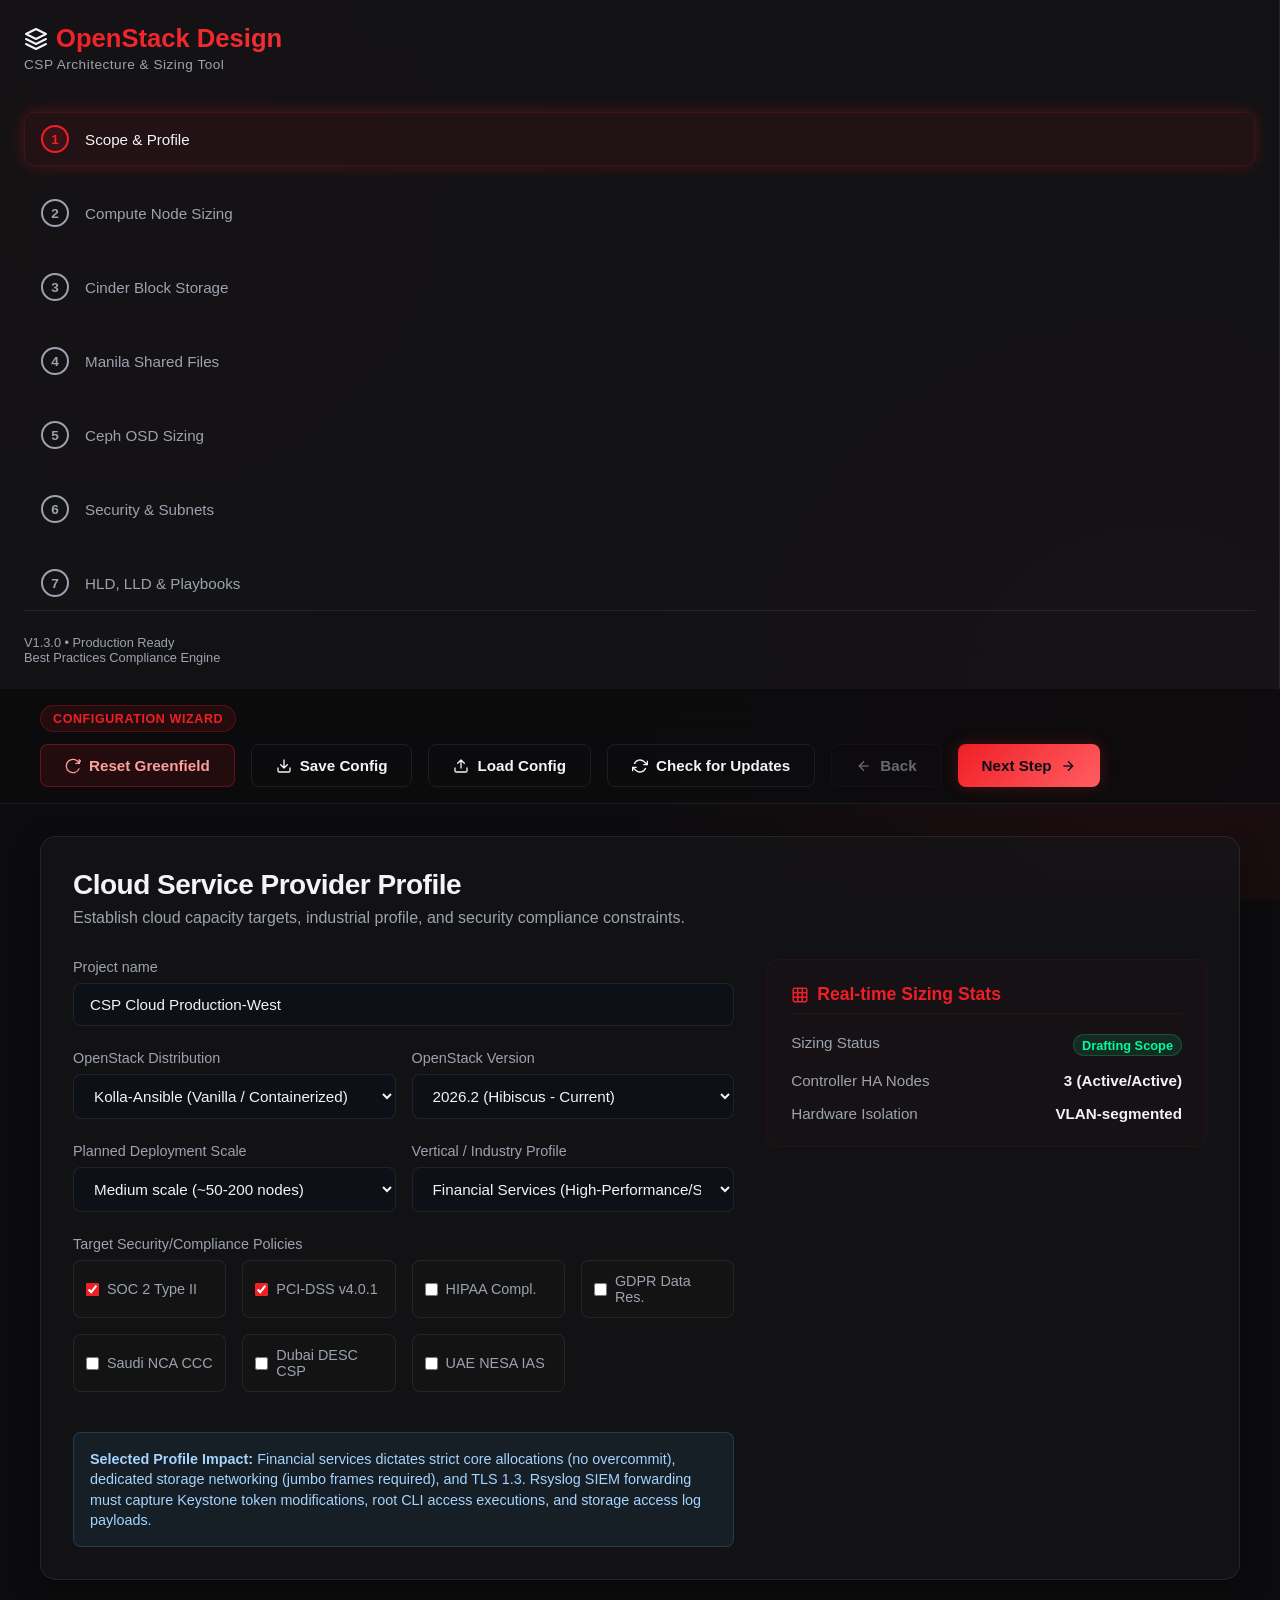
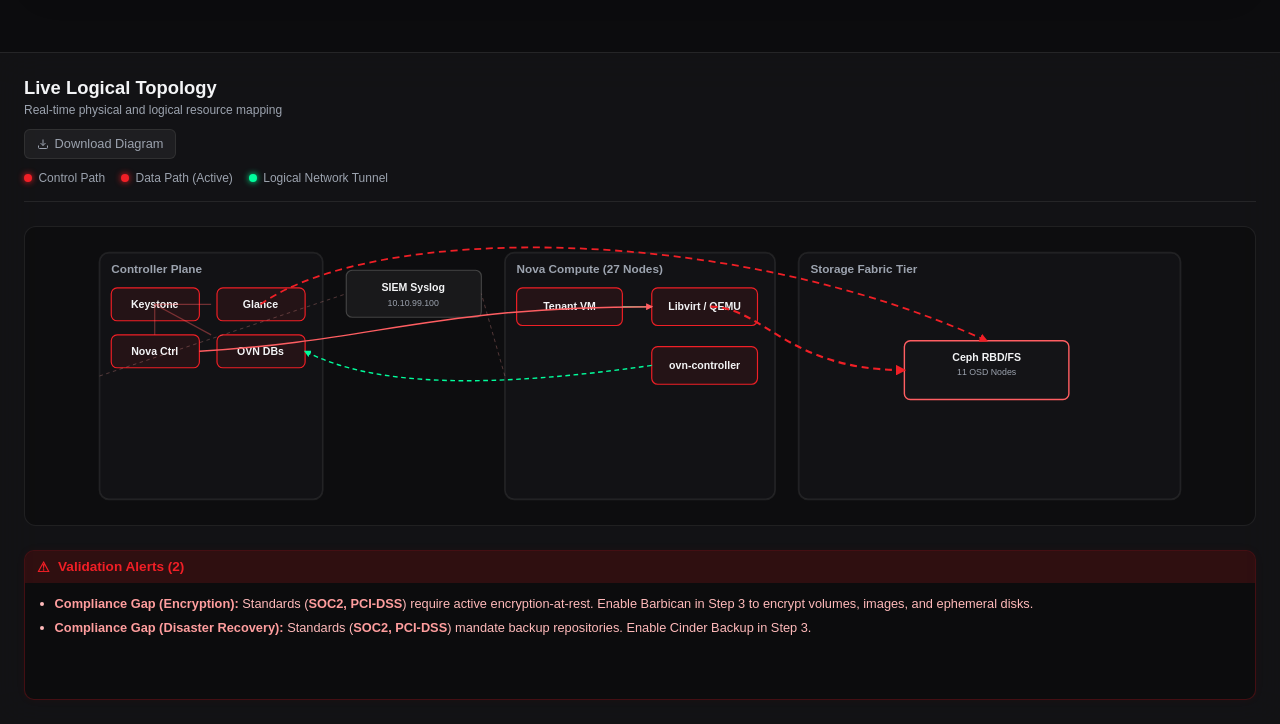
==== commit 882a588f: "Update to OpenStack 2026.2 Hibiscus, add Confidential Computing support Refresh version data: 2026.2" ====
--- a/openstack_design_tool_standalone.html
+++ b/openstack_design_tool_standalone.html
@@ -1498,8 +1498,8 @@
                 <div class="form-group">
                   <label for="openstackVersion">OpenStack Version</label>
                   <select id="openstackVersion">
-                    <option value="2024.1" selected>2024.1 (Caracal)</option>
-                    <option value="2023.2">2023.2 (Bobcat)</option>
+                    <option value="2026.2" selected>2026.2 (Hibiscus)</option>
+                    <option value="2026.1">2026.1 (Gazpacho)</option>
                     <option value="zed">Zed</option>
                   </select>
                 </div>
@@ -1752,6 +1752,32 @@
                       </span>
                     </span>
                   </label>
+                </div>
+              </div>
+
+              <div class="form-group" style="margin-bottom: 1rem;">
+                <label class="checkbox-tile" style="padding: 0.8rem; flex-direction: row; align-items: center; gap: 0.8rem; justify-content: flex-start; cursor: pointer;">
+                  <input type="checkbox" id="enableConfidentialComputing" style="margin: 0; width: auto;">
+                  <span style="font-weight: 600;">
+                    Enable Confidential Computing
+                    <span class="tooltip-container">
+                      <span class="tooltip-icon">i</span>
+                      <span class="tooltip-text">
+                        <strong>Confidential Computing</strong>
+                        Hardware memory encryption and attestation for tenant VMs, introduced in OpenStack 2026.2 "Hibiscus" (Nova 34.0.0).
+                        <br><em>Impact:</em> Requires compute hosts with AMD SEV-SNP or Intel TDX support, and OpenStack 2026.2 or later. Enabled per-flavor/image via trait extra specs, not a global nova.conf setting. Strengthens the case for sovereign, financial, and healthcare compliance profiles that require data-in-use protection and attestation.
+                      </span>
+                    </span>
+                  </span>
+                </label>
+              </div>
+              <div id="confidential-computing-opts-group" style="display:none; flex-direction:column; gap:1.2rem; border: 1px solid var(--glass-border); padding: 1.2rem; border-radius: 8px; background: rgba(255,255,255,0.02); margin-bottom: 1.5rem;">
+                <div class="form-group">
+                  <label for="confidentialComputingTech">Confidential Computing Technology</label>
+                  <select id="confidentialComputingTech">
+                    <option value="sev-snp" selected>AMD SEV-SNP (attestation, memory integrity)</option>
+                    <option value="tdx">Intel TDX (memory encryption)</option>
+                  </select>
                 </div>
               </div>
 
@@ -2992,13 +3018,14 @@
   <script type="application/json" id="version-manifest">
 {
   "manifestVersion": 1,
-  "generatedAt": "2026-09-01T00:00:00Z",
-  "sourceNote": "Curated snapshot, web-verified as of 2026-09-01. Refresh via check_for_updates.py or the in-app Check for Updates button.",
+  "generatedAt": "2026-11-06T00:00:00Z",
+  "sourceNote": "Curated snapshot, web-verified as of 2026-11-06. Refresh via check_for_updates.py or the in-app Check for Updates button.",
   "openstack": {
-    "latest": "2026.1",
-    "upcoming": { "value": "2026.2", "codename": "Hibiscus", "slurp": false, "expectedGaDate": "2026-09-30", "status": "in-development", "notes": "Not yet released as of 2026-09-01 (RC/freeze phase); do not offer as a selectable deployment target until GA." },
+    "latest": "2026.2",
+    "upcoming": { "value": "2027.1", "codename": "Indri", "slurp": true, "expectedGaDate": "2027-03", "status": "in-development", "notes": "Next SLURP release; operators on 2026.1 (Gazpacho) may skip 2026.2 (Hibiscus, non-SLURP) and upgrade directly to 2027.1 once it ships." },
     "releases": [
-      { "value": "2026.1", "codename": "Gazpacho", "slurp": true, "releaseDate": "2026-04-01", "status": "current" },
+      { "value": "2026.2", "codename": "Hibiscus", "slurp": false, "releaseDate": "2026-09-30", "status": "current", "notes": "Non-SLURP: upgrading from 2025.2 requires passing through 2026.1 first. Nova 34.0.0 highlights: AMD SEV-SNP + Intel TDX confidential computing (flavor/image property gated), Cyborg-managed vGPU mediated devices (OWNER_NOVA trait), cold migration/resize for virtiofs Manila share attachments, AZ unpin/repin microversion, native threading now default (eventlet deprecated). Horizon drops Python 3.9/3.10." },
+      { "value": "2026.1", "codename": "Gazpacho", "slurp": true, "releaseDate": "2026-04-01", "status": "supported" },
       { "value": "2025.2", "codename": "Flamingo", "slurp": false, "releaseDate": "2025-10-01", "status": "supported" },
       { "value": "2025.1", "codename": "Epoxy", "slurp": true, "releaseDate": "2025-04-02", "status": "supported" },
       { "value": "2024.2", "codename": "Dalmatian", "slurp": false, "releaseDate": "2024-10-02", "status": "supported" },
@@ -3027,10 +3054,11 @@
       "notes": "Canonical now steers new small/edge-scale deployments toward Sunbeam (K8s-native, sunbeam cluster bootstrap) instead. Sunbeam is not yet at full outcome parity with classic Charmed OpenStack for large multi-site builds."
     },
     "ceph": {
-      "current": "Tentacle (20.2.4)",
-      "prior": ["Squid (19.2.6)", "Reef (18.x)"],
-      "securityNote": "20.2.4 / 19.2.6 (2026-08-19) is an urgent combined security release fixing 4 CVEs, most notably CVE-2025-30156 (AES-CBC/CephX auth-bypass). Introduces a new CephX key type (aes256k) and a specific key-rotation upgrade procedure; multisite RGW needs an rgw_sigv4_insecure toggle during upgrade. Any Ceph-backed deployment on an older point release should patch to this promptly.",
-      "source": "https://ceph.io/en/news/blog/2026/v20-2-4-v19-2-6-combo-released/"
+      "current": "Tentacle (20.2.5)",
+      "newerSeries": "Umbrella (21.2.0), released 2026-10-28 -- next major line; not yet broadly validated as an OpenStack Cinder/Manila backend, Tentacle remains the recommended stable choice for new OpenStack deployments.",
+      "prior": ["Squid (19.2.7) -- reached EOL 2026-10-31", "Reef (18.x)"],
+      "securityNote": "20.2.4 / 19.2.6 (2026-08-19) was an urgent combined security release fixing 4 CVEs, most notably CVE-2025-30156 (AES-CBC/CephX auth-bypass). Introduced a new CephX key type (aes256k) and a specific key-rotation upgrade procedure; multisite RGW needed an rgw_sigv4_insecure toggle during upgrade. Any Ceph-backed deployment should be at or above 20.2.5 at this point, both for this fix and subsequent point-release patches.",
+      "source": "https://docs.ceph.com/en/latest/releases/"
     },
     "neutronSdn": { "recommended": "ML2/OVN", "legacy": "ML2/OVS", "notes": "OVN has been the recommended default since the Xena/Yoga era; OVS is legacy." }
   },
@@ -3613,7 +3641,9 @@
     openstackVersion = '2024.1',
     enableK8s = false,
     k8sMasterCount = 3,
-    k8sWorkerCount = 10
+    k8sWorkerCount = 10,
+    enableConfidentialComputing = false,
+    confidentialComputingTech = 'sev-snp'
   } = inputs;
 
   const complianceText = compliance.map(c => c.toUpperCase()).join(', ');
@@ -3657,6 +3687,7 @@
 - **StorageGrid Object Storage:** \`${enableStoragegrid ? 'Integrated S3 Grid' : 'Not Provisioned'}\`.
 - **Aggregate Storage Network Bandwidth:** \`${cephResult.cephNodes * inputs.linkSpeedGbps * 2}\` Gbps aggregated backend capacity.
 ${enableK8s ? `- **Kubernetes Cluster Overlay:** Sized for \`${k8sMasterCount}\` Master and \`${k8sWorkerCount}\` Worker VMs hosted on Nova hypervisors.` : ''}
+${enableConfidentialComputing ? `- **Confidential Computing:** \`${confidentialComputingTech === 'tdx' ? 'Intel TDX' : 'AMD SEV-SNP'}\` memory encryption/attestation enabled (requires OpenStack 2026.2 "Hibiscus"/Nova 34.0.0+ and matching compute-host hardware support). Applied per flavor/image via trait extra specs.` : ''}
 
 ---
 
@@ -3711,13 +3742,13 @@
 ### Business Continuity, Replication & Backup Policies
 - **Cinder Volumes Backup:** ${inputs.enableCinderBackup === 'true' ? `Enabled. Vol backups are shipped to **${inputs.cinderBackupTarget === 'storagegrid' ? 'NetApp StorageGrid S3' : 'Ceph Backup Pool'}** using multi-stream compression.` : 'Disabled. (Check compliance checklist; NCA CCC recommends external volume backup targets).'}
 - **Manila Share Replication:** ${inputs.enableManilaReplication === 'true' ? `Active share mirroring configured. NetApp ONTAP handles this via SVM SnapMirror active sync; CephFS utilizes active-passive MDS mirroring daemon.` : 'Not Configured.'}
-- **Ceph RBD Mirroring:** For Ceph backends, active-passive asynchronous journaling mirrors RBD images across two geodistributed data centers over WAN interfaces.
-- **S3 Data Protection (StorageGrid):** S3 bucket objects replication rules are managed by the StorageGrid Information Lifecycle Management (ILM) engine, ensuring dual-site active replica copies.
+- **Ceph RBD Mirroring:** ${cephBackendUsed(cinderBackends, manilaBackends) && inputs.enableCinderReplication ? 'Enabled for Ceph-backed Cinder volumes -- the `rbd-mirror` daemon asynchronously replicates RBD images to a remote Ceph cluster over WAN interfaces.' : 'Not Configured. (Cinder Volume Replication is disabled below, or no Ceph Cinder backend is selected -- rbd-mirror is not active in this design.)'}
+- **S3 Data Protection (StorageGrid):** ${enableStoragegrid ? 'StorageGrid is provisioned; S3 bucket replication rules are managed by its Information Lifecycle Management (ILM) engine, supporting dual-site active replica copies where configured.' : 'Not Configured. (StorageGrid object storage is not provisioned in this design.)'}
 - **Cinder Volume Replication (Disaster Recovery):** ${inputs.enableCinderReplication ? `Enabled. Mode: **${inputs.cinderReplMode.toUpperCase()}**. WAN Target: **${inputs.cinderReplTarget}**.
   - *Implications:* ${inputs.cinderReplMode === 'sync' ? 'Synchronous mode guarantees zero data loss (RPO=0) but adds write network latency directly to QEMU write operations. Maximum supported distance is 100km (RTT < 2ms).' : 'Asynchronous mode permits infinite geo-distribution but exposes an RPO equal to the sync replication cycle (e.g. 5 minutes).'}` : 'Disabled.'}
 - **Volume Encryption (Barbican KMS):** ${inputs.enableBarbican ? `Enabled. Boot volumes are encrypted using Castellan wrapper and Barbican API key manager.
   - *Implications:* Enhances security compliance (FIPS 140-2 / DESC CSP). Adds a 5-15% CPU load overhead on hypervisors during high disk IOPS workloads due to real-time QEMU decryption.` : 'Disabled.'}
-- **Kubernetes Velero Backup:** ${inputs.enableVelero ? 'Enabled. Schedule backups of container namespaces and PV snapshots directly to NetApp StorageGrid S3 buckets.' : 'Disabled.'}
+- **Kubernetes Velero Backup:** ${inputs.enableVelero ? (enableStoragegrid ? 'Enabled. Schedules backups of container namespaces and PV snapshots directly to the provisioned StorageGrid S3 target.' : 'Enabled, but no StorageGrid S3 target is provisioned in this design -- an S3-compatible bucket (external or third-party) must be supplied as the Velero BackupStorageLocation before this is deployable.') : 'Disabled.'}
 
 ---
 
@@ -4076,13 +4107,19 @@
 
   const portsPerNode = 4; // matches calculateNetwork()'s per-node port assumption
 
+  // cinderProto/manilaProto are tracked SEPARATELY -- NetApp and VAST Data both support
+  // Cinder (block) and Manila (file) with genuinely different protocols (e.g. NetApp's
+  // Cinder protocol is whatever's configured in Step 3, but its Manila driver always uses
+  // NFS/CIFS regardless of that setting; VAST is NVMe-oF/TCP for Cinder but NFS-only for
+  // Manila). A single shared "proto" field previously showed the Cinder protocol even on
+  // rows that were Manila-only, which is factually wrong for the Manila role.
   const externalStorageVendors = {
-    netapp: { name: 'NetApp ONTAP', proto: (inputs.netappProto || 'iscsi').toUpperCase(), mgmtIp: inputs.netappIp },
-    emc: { name: 'Dell EMC PowerFlex', proto: 'SDC', mgmtIp: inputs.emcIp },
-    pure: { name: 'Pure Storage FlashArray', proto: (inputs.pureProto || 'iscsi').toUpperCase(), mgmtIp: inputs.pureIp },
-    hpe: { name: `HPE ${inputs.hpePlatform === '3par' ? '3PAR' : 'Primera/Alletra'}`, proto: (inputs.hpeProto || 'fc').toUpperCase(), mgmtIp: inputs.hpeIp },
-    dellps: { name: `Dell ${inputs.dellpsPlatform === 'powermax' ? 'PowerMax' : 'PowerStore'}`, proto: (inputs.dellpsProto || 'iscsi').toUpperCase(), mgmtIp: inputs.dellpsIp },
-    vast: { name: 'VAST Data', proto: 'NVMe-oF/TCP', mgmtIp: inputs.vastIp }
+    netapp: { name: 'NetApp ONTAP', cinderProto: (inputs.netappProto || 'iscsi').toUpperCase(), manilaProto: 'NFS / CIFS', mgmtIp: inputs.netappIp },
+    emc: { name: 'Dell EMC PowerFlex', cinderProto: 'SDC', manilaProto: null, mgmtIp: inputs.emcIp },
+    pure: { name: 'Pure Storage FlashArray', cinderProto: (inputs.pureProto || 'iscsi').toUpperCase(), manilaProto: null, mgmtIp: inputs.pureIp },
+    hpe: { name: `HPE ${inputs.hpePlatform === '3par' ? '3PAR' : 'Primera/Alletra'}`, cinderProto: (inputs.hpeProto || 'fc').toUpperCase(), manilaProto: null, mgmtIp: inputs.hpeIp },
+    dellps: { name: `Dell ${inputs.dellpsPlatform === 'powermax' ? 'PowerMax' : 'PowerStore'}`, cinderProto: (inputs.dellpsProto || 'iscsi').toUpperCase(), manilaProto: null, mgmtIp: inputs.dellpsIp },
+    vast: { name: 'VAST Data', cinderProto: 'NVMe-oF/TCP', manilaProto: 'NFS', mgmtIp: inputs.vastIp }
   };
   const activeExternalVendors = Array.from(new Set([...cinderBackends, ...manilaBackends]))
     .filter(b => externalStorageVendors[b]);
@@ -4092,7 +4129,14 @@
     const usedForCinder = cinderBackends.includes(b);
     const usedForManila = manilaBackends.includes(b);
     const role = [usedForCinder ? 'Cinder block' : null, usedForManila ? 'Manila file' : null].filter(Boolean).join(' + ');
-    return `| ${v.name} | ${role} | ${v.proto} | Management target: \`${v.mgmtIp || 'n/a'}\` | 1 array/cluster (capacity per model is vendor-specific -- validate against the vendor's own sizing tool) |`;
+    const protoParts = [
+      usedForCinder ? `${v.cinderProto} (Cinder)` : null,
+      usedForManila && v.manilaProto ? `${v.manilaProto} (Manila)` : null
+    ].filter(Boolean);
+    // If only one role is active, drop the "(Cinder)"/"(Manila)" suffix -- it's redundant
+    // with the Role column in that case.
+    const protoDisplay = protoParts.length === 1 ? protoParts[0].replace(/ \((Cinder|Manila)\)$/, '') : protoParts.join(' / ');
+    return `| ${v.name} | ${role} | ${protoDisplay} | Management target: \`${v.mgmtIp || 'n/a'}\` | 1 array/cluster (capacity per model is vendor-specific -- validate against the vendor's own sizing tool) |`;
   }).join('\n');
 
   const computeRackUnits = estimateRackUnits(finalComputeNodes, 1);
@@ -4182,7 +4226,7 @@
   } = inputs;
 
   const openstackCodenames = {
-    '2026.1': 'Gazpacho', '2025.2': 'Flamingo', '2025.1': 'Epoxy', '2024.2': 'Dalmatian',
+    '2026.2': 'Hibiscus', '2026.1': 'Gazpacho', '2025.2': 'Flamingo', '2025.1': 'Epoxy', '2024.2': 'Dalmatian',
     '2024.1': 'Caracal', '2023.2': 'Bobcat', '2023.1': 'Antelope', zed: 'Zed', yoga: 'Yoga'
   };
   const openstackCodename = openstackCodenames[openstackVersion] || openstackVersion;
@@ -5242,6 +5286,8 @@
     enableBarbican = false,
     novaCpuMode = 'host-model',
     novaInstanceHa = false,
+    enableConfidentialComputing = false,
+    confidentialComputingTech = 'sev-snp',
     compliance = []
   } = inputs;
 
@@ -5263,6 +5309,18 @@
   if (novaCpuMode === 'custom') {
     cpuModeConfig = `cpu_mode = custom
 cpu_model = Broadwell-noTSX`;
+  }
+
+  let confidentialComputingConfig = '';
+  if (enableConfidentialComputing) {
+    const techLabel = confidentialComputingTech === 'tdx' ? 'Intel TDX' : 'AMD SEV-SNP';
+    const traitName = confidentialComputingTech === 'tdx' ? 'COMPUTE_SECURITY_TDX' : 'HW_CPU_X86_AMD_SEV';
+    confidentialComputingConfig = `
+# CONFIDENTIAL COMPUTING (OpenStack 2026.2 "Hibiscus" / Nova 34.0.0+): ${techLabel}
+# Not a host-wide nova.conf setting -- enabled per flavor/image via trait extra specs:
+#   openstack flavor set <flavor> --property trait:${traitName}=required
+#   openstack image set <image> --property hw_mem_encryption=true
+# Requires compute hosts with ${techLabel} hardware support enabled in firmware/BIOS.`;
   }
 
   let instanceHaConfig = '';
@@ -5323,7 +5381,7 @@
 server_listen = 0.0.0.0
 server_proxyclient_address = \$my_ip
 novncproxy_base_url = https://${getIpAddress(inputs.extSubnet || '10.10.100.0/24', ctrlStart - 1)}:6080/vnc_lite.html
-${barbicanConfig}${schedulerHaConfig}
+${barbicanConfig}${schedulerHaConfig}${confidentialComputingConfig}
 `;
 }
 
@@ -5923,7 +5981,7 @@
 - **Advantages:** Cost-effective, zero vendor lock-in, extreme performance for virtual disk reads/writes using direct block mapping.`;
   } else if (backend === 'netapp') {
     return `- **Architecture Choice:** NetApp ONTAP Storage System.
-- **Protocol:** \`${inputs.netappProto.toUpperCase()}\` (runs over Dedicated Storage network).
+- **Protocol:** \`${(inputs.netappProto || 'iscsi').toUpperCase()}\` (runs over Dedicated Storage network).
 - **Storage Family:** Clustered ONTAP.
 - **Efficiency:** Hardware-deduplication (\`${inputs.netappDedup === 'true' ? 'enabled' : 'disabled'}\`) and compression (\`${inputs.netappCompression === 'true' ? 'enabled' : 'disabled'}\`) configured.
 - **Host Multipathing:** ALUA enabled on hypervisors to handle active/non-optimized path failovers.`;
@@ -6092,6 +6150,7 @@
 
 function generateK8sVelero(inputs) {
   const {
+    enableStoragegrid = false,
     storagegridIp = '10.10.30.70',
     storagegridPort = '10443',
     storagegridBucket = 'k8s-backups',
@@ -6099,15 +6158,21 @@
     storagegridSecretKey = 'SG_SECRET_ACCESS_KEY'
   } = inputs;
 
+  const s3Url = enableStoragegrid ? `https://${storagegridIp}:${storagegridPort}` : 'https://REPLACE-WITH-YOUR-S3-ENDPOINT';
+  const bslName = enableStoragegrid ? 'storagegrid-s3' : 's3-backup-target';
+
   return `# Kubernetes Velero Backup Configuration & Manifests
 # File: velero-backup.yaml
-# IMPLICATIONS: Backup of Kubernetes namespaces and CSI persistent volumes
-# directly to NetApp StorageGrid S3. Incremental backups are executed via Restic/Kopia.
+# IMPLICATIONS: Backup of Kubernetes namespaces and CSI persistent volumes to an S3-compatible target.
+# Incremental backups are executed via Restic/Kopia.
+${enableStoragegrid ? '# Target: NetApp StorageGrid S3 (provisioned in this design).' : `# NOTE: This design does not provision StorageGrid or any other S3-compatible object store.
+# Velero requires one -- substitute your own S3-compatible endpoint/bucket/credentials below
+# before applying this manifest. The values here are placeholders only.`}
 
 apiVersion: velero.io/v1
 kind: BackupStorageLocation
 metadata:
-  name: storagegrid-s3
+  name: ${bslName}
   namespace: velero
 spec:
   provider: aws
@@ -6117,7 +6182,7 @@
   config:
     region: us-east-1
     s3ForcePathStyle: "true"
-    s3Url: https://${storagegridIp}:${storagegridPort}
+    s3Url: ${s3Url}
 ---
 apiVersion: velero.io/v1
 kind: VolumeSnapshotLocation
@@ -6196,7 +6261,8 @@
     siemIp = '10.10.99.100',
     siemPort = 514,
     tenantTunnelProto = 'geneve',
-    osdMedia = 'ssd'
+    osdMedia = 'ssd',
+    neutronDriver = 'ovn'
   } = inputs;
 
   const complianceText = compliance.length > 0 
@@ -6217,6 +6283,31 @@
   const hasHpe = cinderBackends.includes('hpe');
   const hasDellps = cinderBackends.includes('dellps');
   const hasVast = cinderBackends.includes('vast') || manilaBackends.includes('vast');
+
+  // Cinder attach-protocol summary (Section 3.1) -- built from the actually-selected
+  // Cinder backends, not a single vendor's protocol field standing in for all of them.
+  const cinderAttachProtoMap = {
+    ceph: 'librbd (mapped directly inside the QEMU process, no host-level block device)',
+    netapp: netappProto.toUpperCase(),
+    emc: 'the PowerFlex Storage Data Client (SDC) local block device',
+    pure: pureProto === 'fc' ? 'Fibre Channel' : pureProto === 'iscsi' ? 'iSCSI' : 'NVMe-oF',
+    hpe: hpeProto === 'fc' ? 'Fibre Channel' : 'iSCSI',
+    dellps: dellpsProto === 'nvme-tcp' ? 'NVMe-TCP' : dellpsProto === 'fc' ? 'Fibre Channel' : 'iSCSI',
+    vast: 'NVMe-oF/TCP'
+  };
+  const cinderAttachProtoSummary = Array.from(new Set(cinderBackends))
+    .map(b => cinderAttachProtoMap[b]).filter(Boolean).join(' or ') || 'the backend-specific attach protocol';
+
+  // Manila share-lifecycle summary (Section 3.2) -- built from the actually-selected
+  // Manila backends, not a hardcoded CephFS/NetApp pairing regardless of selection.
+  const manilaLifecycleMap = {
+    cephfs_native: 'compute nodes mount CephFS shares directly via the native kernel/ceph-fuse client',
+    cephfs_ganesha: 'shares are re-exported over NFS through an NFS-Ganesha gateway in front of CephFS',
+    netapp: 'NetApp ONTAP configures export policies and routes traffic through dedicated Storage Virtual Machine interfaces',
+    vast: 'VAST Data presents NFS shares directly from the VMS-managed cluster'
+  };
+  const manilaLifecycleSummary = Array.from(new Set(manilaBackends))
+    .map(b => manilaLifecycleMap[b]).filter(Boolean).join('; ') || 'the configured Manila backend\'s native export mechanism';
 
   // NetApp Section
   let netappSection = '';
@@ -6344,11 +6435,15 @@
 
 ## 2. Infrastructure Advantages & Core Concepts
 
-### 2.1 Neutron OVN SDN Advantage
+${neutronDriver === 'ovn' ? `### 2.1 Neutron OVN SDN Advantage
 This deployment leverages the **Open Virtual Network (OVN)** SDN driver for Neutron:
 * **Distributed Services:** Layer 3 routing, distributed DHCP, and local metadata services run directly on the Nova compute hosts, removing the centralized Network Node bottleneck.
 * **Logical Flow Compilation:** Network layout modifications are processed by the central OVN database and compiled locally into Open vSwitch flows via the \`ovn-controller\` daemon running on each hypervisor.
-* **Operational Simplicity:** Legacy agents (\`neutron-l3-agent\`, \`neutron-dhcp-agent\`) are replaced by standard OVS interfaces, lowering troubleshooting complexity.
+* **Operational Simplicity:** Legacy agents (\`neutron-l3-agent\`, \`neutron-dhcp-agent\`) are replaced by standard OVS interfaces, lowering troubleshooting complexity.` : `### 2.1 Neutron ML2/OVS SDN Architecture
+This deployment uses the legacy **ML2/OVS** driver for Neutron:
+* **Agent-Based Services:** Layer 3 routing and DHCP are handled by dedicated \`neutron-l3-agent\` and \`neutron-dhcp-agent\` processes, typically concentrated on Network/Controller nodes rather than distributed to every compute host.
+* **Flow Programming:** Open vSwitch flows are programmed directly by the ML2 plugin and its L2 agent on each hypervisor, without an intermediate OVN logical-flow database.
+* **Operational Note:** ML2/OVS remains widely deployed and well understood, but lacks OVN's distributed L3/DHCP model -- factor Network node sizing and HA accordingly.`}
 
 ### 2.2 Glance Storage Offloading
 * **Storage Ingestion Routing:** Rather than routing image transfer streams through the controllers, image downloads are directed straight to the Compute nodes from the **${glanceBackend === 's3' ? 'S3/StorageGrid Object Store' : 'Ceph RBD Pool'}**. This eliminates ephemeral space exhaustion on the controller nodes during simultaneous VM provisioning.
@@ -6359,11 +6454,11 @@
 
 ### 3.1 Cinder Volume Ingestion Path
 * **Hypervisor Direct Mount:** Cinder manages block device lifecycles (creation, deletion, snapping), but the active read/write data paths flow directly from Compute nodes to the storage array:
-  * **QEMU Integration:** Libvirt configures the VM to attach the volume directly via **${netappProto.toUpperCase()}** or **librbd** over the storage network, bypassing any intermediate OS mounts on the hypervisor host.
+  * **QEMU Integration:** Libvirt configures the VM to attach the volume directly via **${cinderAttachProtoSummary}** over the storage network, bypassing any intermediate OS mounts on the hypervisor host.
   * **Traffic Separation:** All storage block traffic is isolated on the **${storageFrontSubnet}** network.
 
 ### 3.2 Manila File Share Lifecycle
-* **Multi-Tenant Share Exports:** Manila provisions shared filesystems dynamically. For native CephFS, compute nodes mount the file shares directly, while NetApp ONTAP configures export policies and routes traffic through dedicated Storage Virtual Machine interfaces.
+* **Multi-Tenant Share Exports:** Manila provisions shared filesystems dynamically. For this design's selected backend(s): ${manilaLifecycleSummary}.
 
 ---
 
@@ -6599,7 +6694,7 @@
   <!-- Neutron DBs -->
   <g transform="translate(115, 85)">
     <rect x="0" y="0" width="75" height="28" rx="5" ry="5" fill="rgba(240, 31, 38, 0.08)" stroke="#f01f26" stroke-width="1" />
-    <text x="37" y="17" font-family="'Outfit', sans-serif" font-size="9px" font-weight="600" fill="#f3f4f6" text-anchor="middle">OVN DBs</text>
+    <text x="37" y="17" font-family="'Outfit', sans-serif" font-size="9px" font-weight="600" fill="#f3f4f6" text-anchor="middle">${neutronDriver === 'ovn' ? 'OVN DBs' : 'Neutron ML2/OVS'}</text>
   </g>
 `;
 
@@ -6808,7 +6903,7 @@
   inputs: {
     projectName: 'CSP Cloud Production-West',
     openstackDistro: 'kolla',
-    openstackVersion: '2026.1',
+    openstackVersion: '2026.2',
     cspScale: 'medium',
     industry: 'financial',
     compliance: ['soc2', 'pci-dss'],
@@ -6826,6 +6921,8 @@
     haBuffer: 2,
     novaCpuMode: 'host-model',
     novaInstanceHa: false,
+    enableConfidentialComputing: false,
+    confidentialComputingTech: 'sev-snp',
     enableK8s: false,
     k8sMasterCount: 3,
     k8sMasterVcpus: 4,
@@ -6936,13 +7033,14 @@
 // This is DATA ONLY -- never executed as code, whether loaded locally or fetched from MANIFEST_URL.
 const EMBEDDED_MANIFEST = {
   manifestVersion: 1,
-  generatedAt: '2026-09-01T00:00:00Z',
-  sourceNote: 'Curated snapshot, web-verified as of 2026-09-01.',
+  generatedAt: '2026-11-06T00:00:00Z',
+  sourceNote: 'Curated snapshot, web-verified as of 2026-11-06.',
   openstack: {
-    latest: '2026.1',
-    upcoming: { value: '2026.2', codename: 'Hibiscus', slurp: false, expectedGaDate: '2026-09-30', status: 'in-development', notes: 'Not yet released as of 2026-09-01 (RC/freeze phase); do not offer as a selectable deployment target until GA.' },
+    latest: '2026.2',
+    upcoming: { value: '2027.1', codename: 'Indri', slurp: true, expectedGaDate: '2027-03', status: 'in-development', notes: 'Next SLURP release; operators on 2026.1 (Gazpacho) may skip 2026.2 (Hibiscus, non-SLURP) and upgrade directly to 2027.1 once it ships.' },
     releases: [
-      { value: '2026.1', codename: 'Gazpacho', slurp: true, releaseDate: '2026-04-01', status: 'current' },
+      { value: '2026.2', codename: 'Hibiscus', slurp: false, releaseDate: '2026-09-30', status: 'current', notes: 'Non-SLURP: upgrading from 2025.2 requires passing through 2026.1 first. Nova 34.0.0 highlights: AMD SEV-SNP + Intel TDX confidential computing (flavor/image property gated), Cyborg-managed vGPU mediated devices (OWNER_NOVA trait), cold migration/resize for virtiofs Manila share attachments, AZ unpin/repin microversion, native threading now default (eventlet deprecated). Horizon drops Python 3.9/3.10.' },
+      { value: '2026.1', codename: 'Gazpacho', slurp: true, releaseDate: '2026-04-01', status: 'supported' },
       { value: '2025.2', codename: 'Flamingo', slurp: false, releaseDate: '2025-10-01', status: 'supported' },
       { value: '2025.1', codename: 'Epoxy', slurp: true, releaseDate: '2025-04-02', status: 'supported' },
       { value: '2024.2', codename: 'Dalmatian', slurp: false, releaseDate: '2024-10-02', status: 'supported' },
@@ -6965,7 +7063,7 @@
   adjacentProjects: {
     kollaAnsible: 'Actively maintained, tracks the upstream release train.',
     canonicalCharmedOpenstack: 'Actively maintained (classic charms); Canonical steers new small/edge deployments toward Sunbeam (K8s-native) instead.',
-    ceph: 'Current stable: Tentacle (20.2.4). SECURITY: 20.2.4/19.2.6 (2026-08-19) is an urgent release fixing 4 CVEs incl. CVE-2025-30156 (CephX auth-bypass) -- patch promptly if on an older point release. Prior: Squid (19.2.6), Reef (18.x).',
+    ceph: 'Current stable: Tentacle (20.2.5). Newer major line Umbrella (21.2.0, 2026-10-28) exists but is not yet broadly validated as an OpenStack backend -- Tentacle remains recommended. SECURITY: 20.2.4/19.2.6 (2026-08-19) was an urgent release fixing 4 CVEs incl. CVE-2025-30156 (CephX auth-bypass) -- ensure at least 20.2.5. Prior: Squid (19.2.7, EOL 2026-10-31), Reef (18.x).',
     neutronSdn: 'ML2/OVN is the recommended default; ML2/OVS is legacy.'
   },
   compliance: {
@@ -7029,6 +7127,12 @@
   // 1. Dynamic OpenStack version dropdown options update
   updateVersionOptions();
 
+  // 1a. Confidential Computing tech options panel visibility
+  const confCompOpts = document.getElementById('confidential-computing-opts-group');
+  if (confCompOpts) {
+    confCompOpts.style.display = state.inputs.enableConfidentialComputing ? 'flex' : 'none';
+  }
+
   // 2. Kubernetes options panel visibility
   const k8sOpts = document.getElementById('k8s-opts-group');
   if (k8sOpts) {
@@ -7127,7 +7231,8 @@
 
   const versionsMap = {
     kolla: [
-      { value: '2026.1', label: '2026.1 (Gazpacho - SLURP, Current)' },
+      { value: '2026.2', label: '2026.2 (Hibiscus - Current)' },
+      { value: '2026.1', label: '2026.1 (Gazpacho - SLURP)' },
       { value: '2025.2', label: '2025.2 (Flamingo)' },
       { value: '2025.1', label: '2025.1 (Epoxy - SLURP)' },
       { value: '2024.2', label: '2024.2 (Dalmatian)' },
@@ -7138,7 +7243,8 @@
       { value: 'yoga', label: 'Yoga (EOL)' }
     ],
     juju: [
-      { value: '2026.1', label: '2026.1 (Gazpacho - SLURP, Current)' },
+      { value: '2026.2', label: '2026.2 (Hibiscus - Current)' },
+      { value: '2026.1', label: '2026.1 (Gazpacho - SLURP)' },
       { value: '2025.2', label: '2025.2 (Flamingo)' },
       { value: '2025.1', label: '2025.1 (Epoxy - SLURP)' },
       { value: '2024.2', label: '2024.2 (Dalmatian)' },
@@ -7348,7 +7454,7 @@
   const inputsToWatch = [
     'projectName', 'openstackDistro', 'openstackVersion', 'cspScale', 'industry', 'vmCount', 'vmVcpus', 'vmRam', 'vmDisk',
     'cpuOvercommit', 'ramOvercommit', 'nodeCores', 'nodeRam', 'nodeDisk', 'haBuffer',
-    'novaCpuMode', 'novaInstanceHa',
+    'novaCpuMode', 'novaInstanceHa', 'enableConfidentialComputing', 'confidentialComputingTech',
     'enableK8s', 'k8sMasterCount', 'k8sWorkerCount', 'k8sMasterVcpus', 'k8sMasterRam',
     'k8sWorkerVcpus', 'k8sWorkerRam', 'k8sWorkerDisk', 'k8sCni', 'k8sCsi', 'enableVelero',
     'cinderCapacityTb', 'cinderNetAppIp', 'cinderNetAppSvm', 'cinderNetAppProto', 'netappDedup',
@@ -7409,8 +7515,9 @@
         toggleDynamicViews();
         runCalculations();
         updateUI();
+        updateComplianceText();
       };
-      
+
       el.addEventListener('input', updateValue);
       el.addEventListener('change', updateValue);
     }
@@ -8226,7 +8333,12 @@
   if (list.includes('nca_cscc') || list.includes('desc_csp') || list.includes('soc2') || list.includes('pci-dss')) {
     text += ' Rsyslog SIEM forwarding must capture Keystone token modifications, root CLI access executions, and storage access log payloads.';
   }
- 
+
+  if (state.inputs.enableConfidentialComputing) {
+    const techLabel = state.inputs.confidentialComputingTech === 'tdx' ? 'Intel TDX' : 'AMD SEV-SNP';
+    text += ` Confidential Computing (${techLabel}, OpenStack 2026.2+) is enabled, providing hardware memory encryption and attestation for data-in-use -- strengthens the case for sovereign, financial, and healthcare data-protection controls.`;
+  }
+
   infoBlock.innerHTML = text;
 }
  
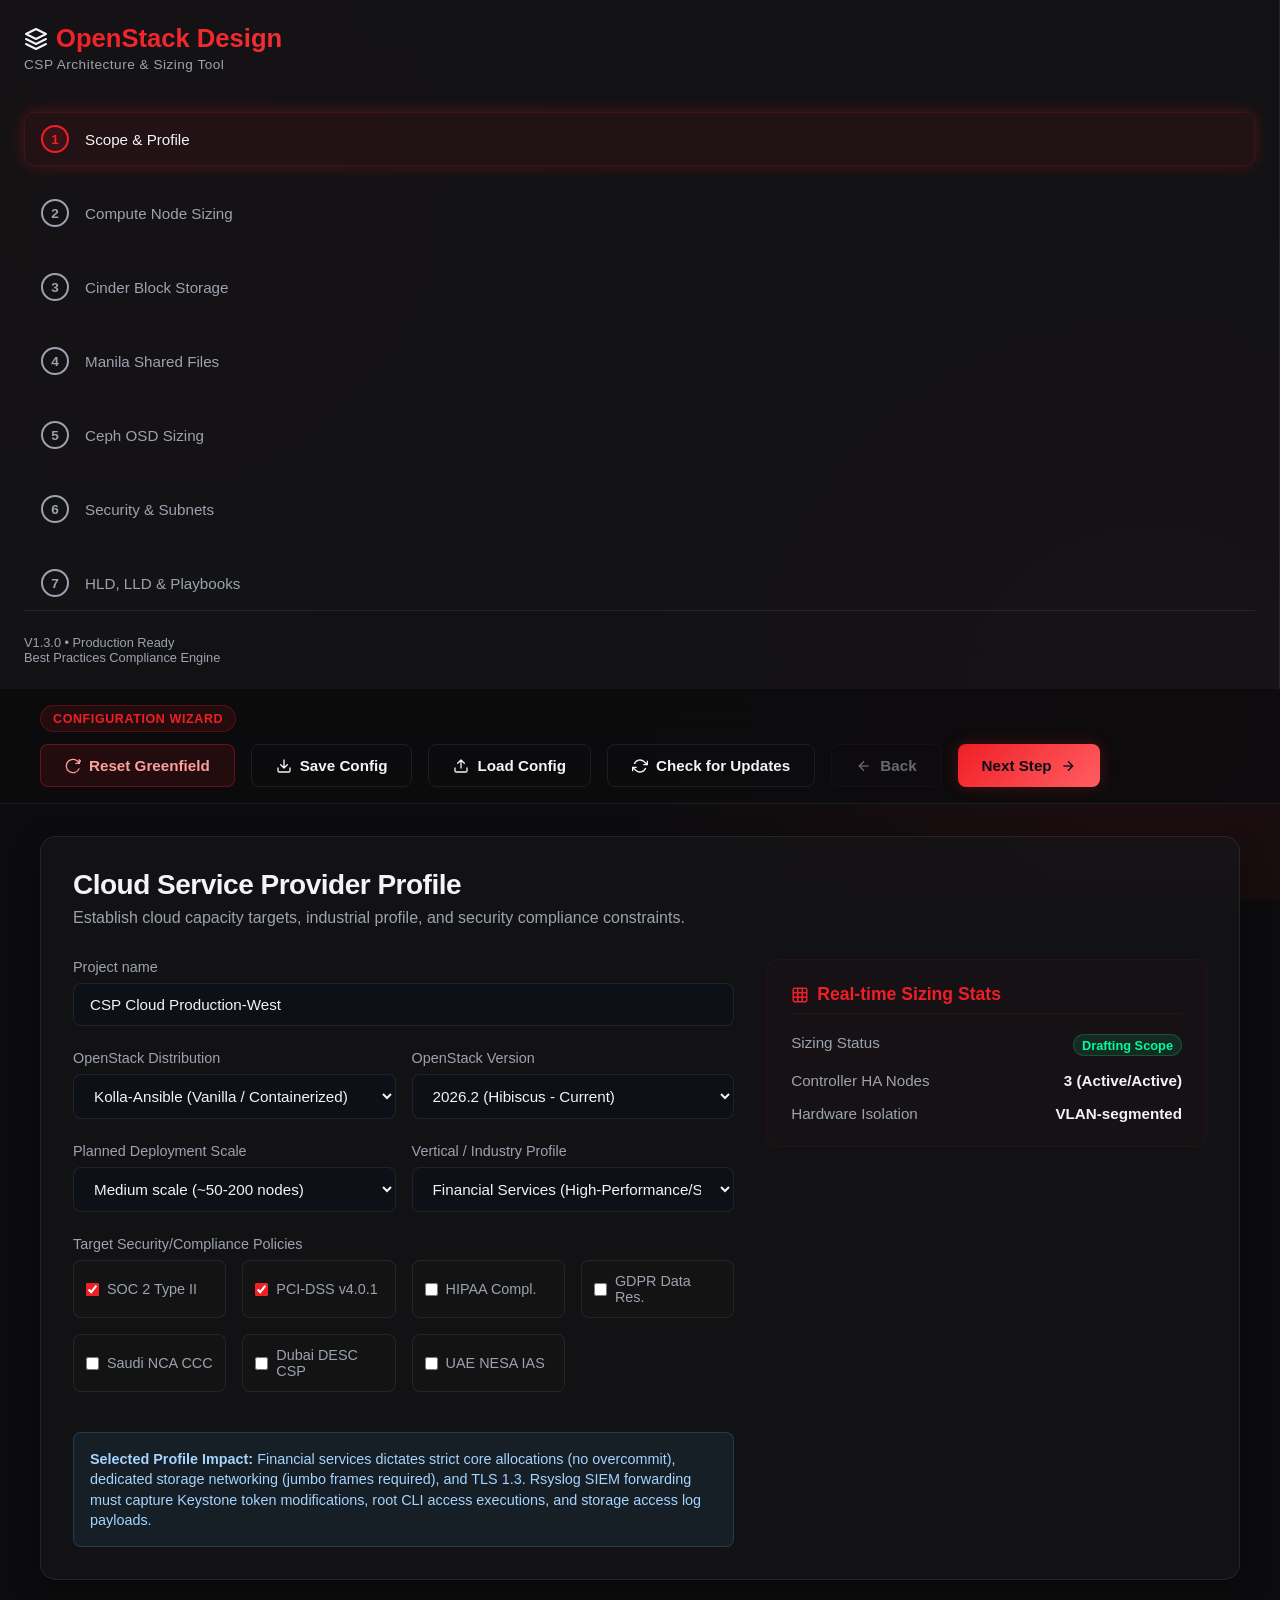
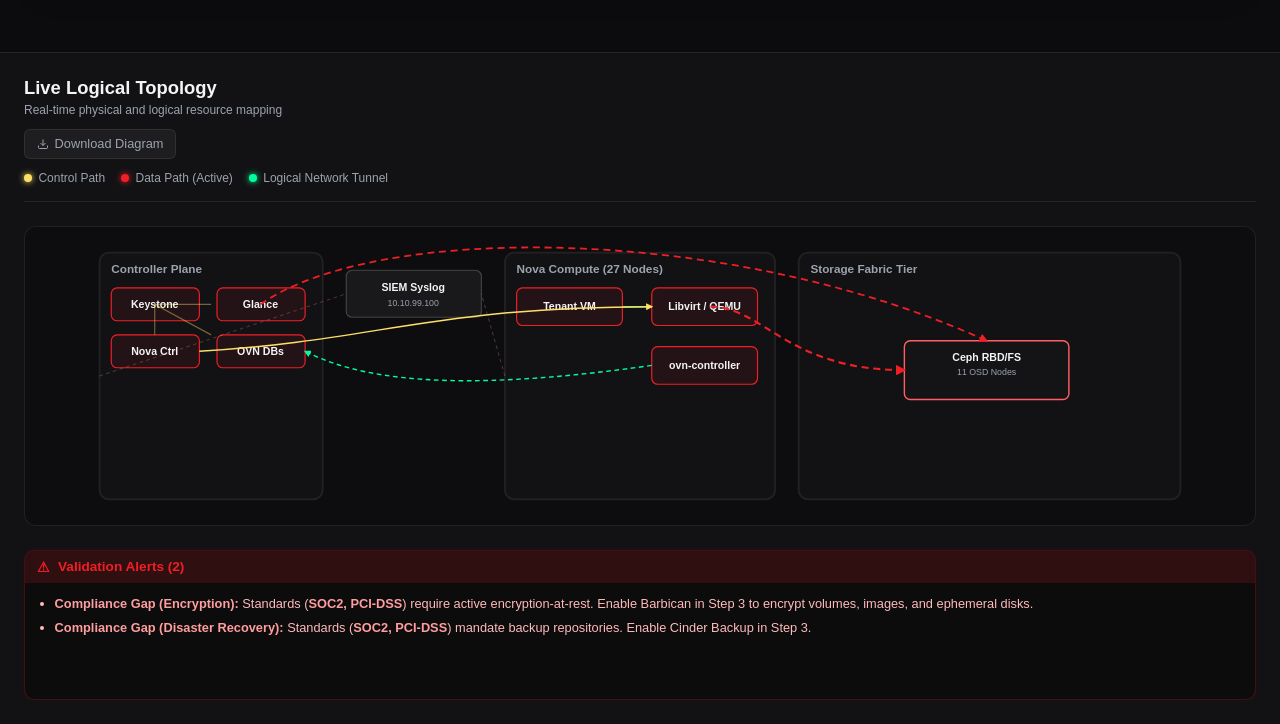
==== commit 9aa1ac35: "Fix confusing Control/Data path colors in the topology diagram Control Path and Data Path (Active) r" ====
--- a/openstack_design_tool_standalone.html
+++ b/openstack_design_tool_standalone.html
@@ -1299,8 +1299,8 @@
 }
 
 .legend-dot.ctrl {
-  background: var(--accent-cyan);
-  box-shadow: 0 0 6px var(--accent-cyan);
+  background: var(--accent-yellow);
+  box-shadow: 0 0 6px var(--accent-yellow);
 }
 
 .legend-dot.data {
@@ -6657,8 +6657,8 @@
       <feGaussianBlur stdDeviation="3" result="blur" />
       <feComposite in="SourceGraphic" in2="blur" operator="over" />
     </filter>
-    <marker id="arrow-blue" viewBox="0 0 10 10" refX="8" refY="5" markerWidth="5" markerHeight="5" orient="auto-start-reverse">
-      <path d="M 0 0 L 10 5 L 0 10 z" fill="#ff5e62" />
+    <marker id="arrow-ctrl" viewBox="0 0 10 10" refX="8" refY="5" markerWidth="5" markerHeight="5" orient="auto-start-reverse">
+      <path d="M 0 0 L 10 5 L 0 10 z" fill="#ffe066" />
     </marker>
     <marker id="arrow-red" viewBox="0 0 10 10" refX="8" refY="5" markerWidth="5" markerHeight="5" orient="auto-start-reverse">
       <path d="M 0 0 L 10 5 L 0 10 z" fill="#f01f26" />
@@ -6707,13 +6707,13 @@
     svg += `
   <!-- Barbican API -->
   <g transform="translate(25, 125)">
-    <rect x="0" y="0" width="165" height="26" rx="5" ry="5" fill="rgba(255, 94, 98, 0.08)" stroke="#ff5e62" stroke-width="1" />
+    <rect x="0" y="0" width="165" height="26" rx="5" ry="5" fill="rgba(255, 224, 102, 0.1)" stroke="#ffe066" stroke-width="1" />
     <text x="82" y="16" font-family="'Outfit', sans-serif" font-size="9px" font-weight="600" fill="#f3f4f6" text-anchor="middle">Barbican KMS API</text>
   </g>
 
   <!-- KMS Backend -->
   <g transform="translate(25, 165)">
-    <rect x="0" y="0" width="165" height="26" rx="5" ry="5" fill="rgba(255, 94, 98, 0.1)" stroke="#ff5e62" stroke-width="1" />
+    <rect x="0" y="0" width="165" height="26" rx="5" ry="5" fill="rgba(255, 224, 102, 0.12)" stroke="#ffe066" stroke-width="1" />
     <text x="82" y="16" font-family="'Outfit', sans-serif" font-size="9px" font-weight="600" fill="#f3f4f6" text-anchor="middle">${kmsLabel}</text>
   </g>
 `;
@@ -6811,15 +6811,15 @@
 
   // Keystone control lines
   svg += `  <!-- Keystone Authentication Lines -->
-  <path d="M 62 59 L 110 59" stroke="#ff5e62" stroke-width="1" fill="none" opacity="0.4" />
-  <path d="M 62 59 L 62 85" stroke="#ff5e62" stroke-width="1" fill="none" opacity="0.4" />
-  <path d="M 62 59 L 110 85" stroke="#ff5e62" stroke-width="1" fill="none" opacity="0.4" />
+  <path d="M 62 59 L 110 59" stroke="#ffe066" stroke-width="1" fill="none" opacity="0.4" />
+  <path d="M 62 59 L 62 85" stroke="#ffe066" stroke-width="1" fill="none" opacity="0.4" />
+  <path d="M 62 59 L 110 85" stroke="#ffe066" stroke-width="1" fill="none" opacity="0.4" />
 `;
 
   if (enableBarbican) {
-    svg += `  <path d="M 62 59 L 62 125" stroke="#ff5e62" stroke-width="1" fill="none" opacity="0.4" />
+    svg += `  <path d="M 62 59 L 62 125" stroke="#ffe066" stroke-width="1" fill="none" opacity="0.4" />
   <!-- Barbican KMS link -->
-  <path d="M 105 138 L 105 165" stroke="#ff5e62" stroke-width="1.2" fill="none" marker-end="url(#arrow-blue)" />
+  <path d="M 105 138 L 105 165" stroke="#ffe066" stroke-width="1.2" fill="none" marker-end="url(#arrow-ctrl)" />
 `;
   }
 
@@ -6849,7 +6849,7 @@
 
   // Nova Control to Libvirt
   svg += `  <!-- Nova API to Libvirt Control Path -->
-  <path d="M 100 99 C 250 90 300 61 485 61" stroke="#ff5e62" stroke-width="1.2" fill="none" marker-end="url(#arrow-blue)" />
+  <path d="M 100 99 C 250 90 300 61 485 61" stroke="#ffe066" stroke-width="1.2" fill="none" marker-end="url(#arrow-ctrl)" />
 `;
 
   // Cinder Libvirt Mount Storage Paths (Active data paths)
@@ -6874,7 +6874,7 @@
     const tgt = storageBlocks.find(b => b.id === backupTargetBlock);
     if (tgt) {
       svg += `  <!-- Cinder Backup to ${tgt.label} -->
-  <path d="M 535 61 C 380 90 350 100 340 110" stroke="#ff5e62" stroke-width="1.2" stroke-dasharray="4,4" fill="none" marker-end="url(#arrow-blue)" />
+  <path d="M 535 61 C 380 90 350 100 340 110" stroke="#ffe066" stroke-width="1.2" stroke-dasharray="4,4" fill="none" marker-end="url(#arrow-ctrl)" />
 `;
     }
   }
